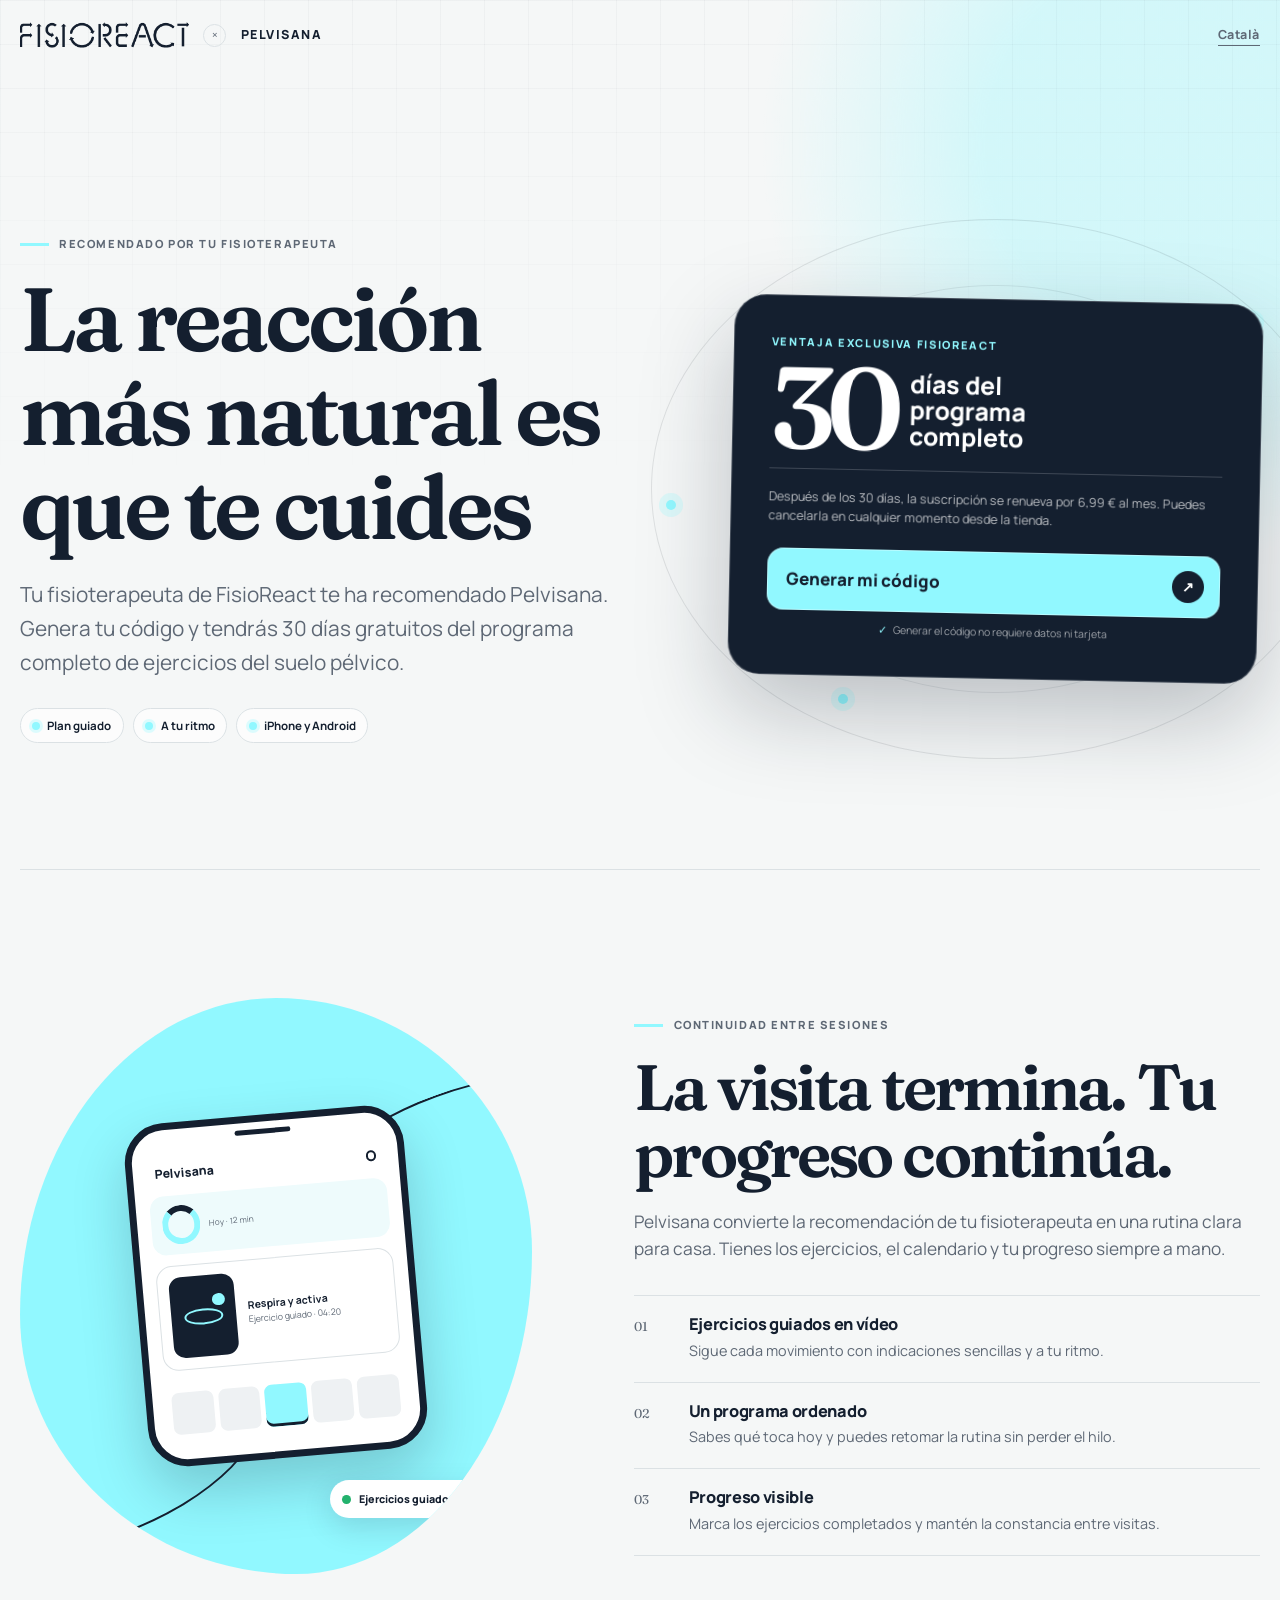
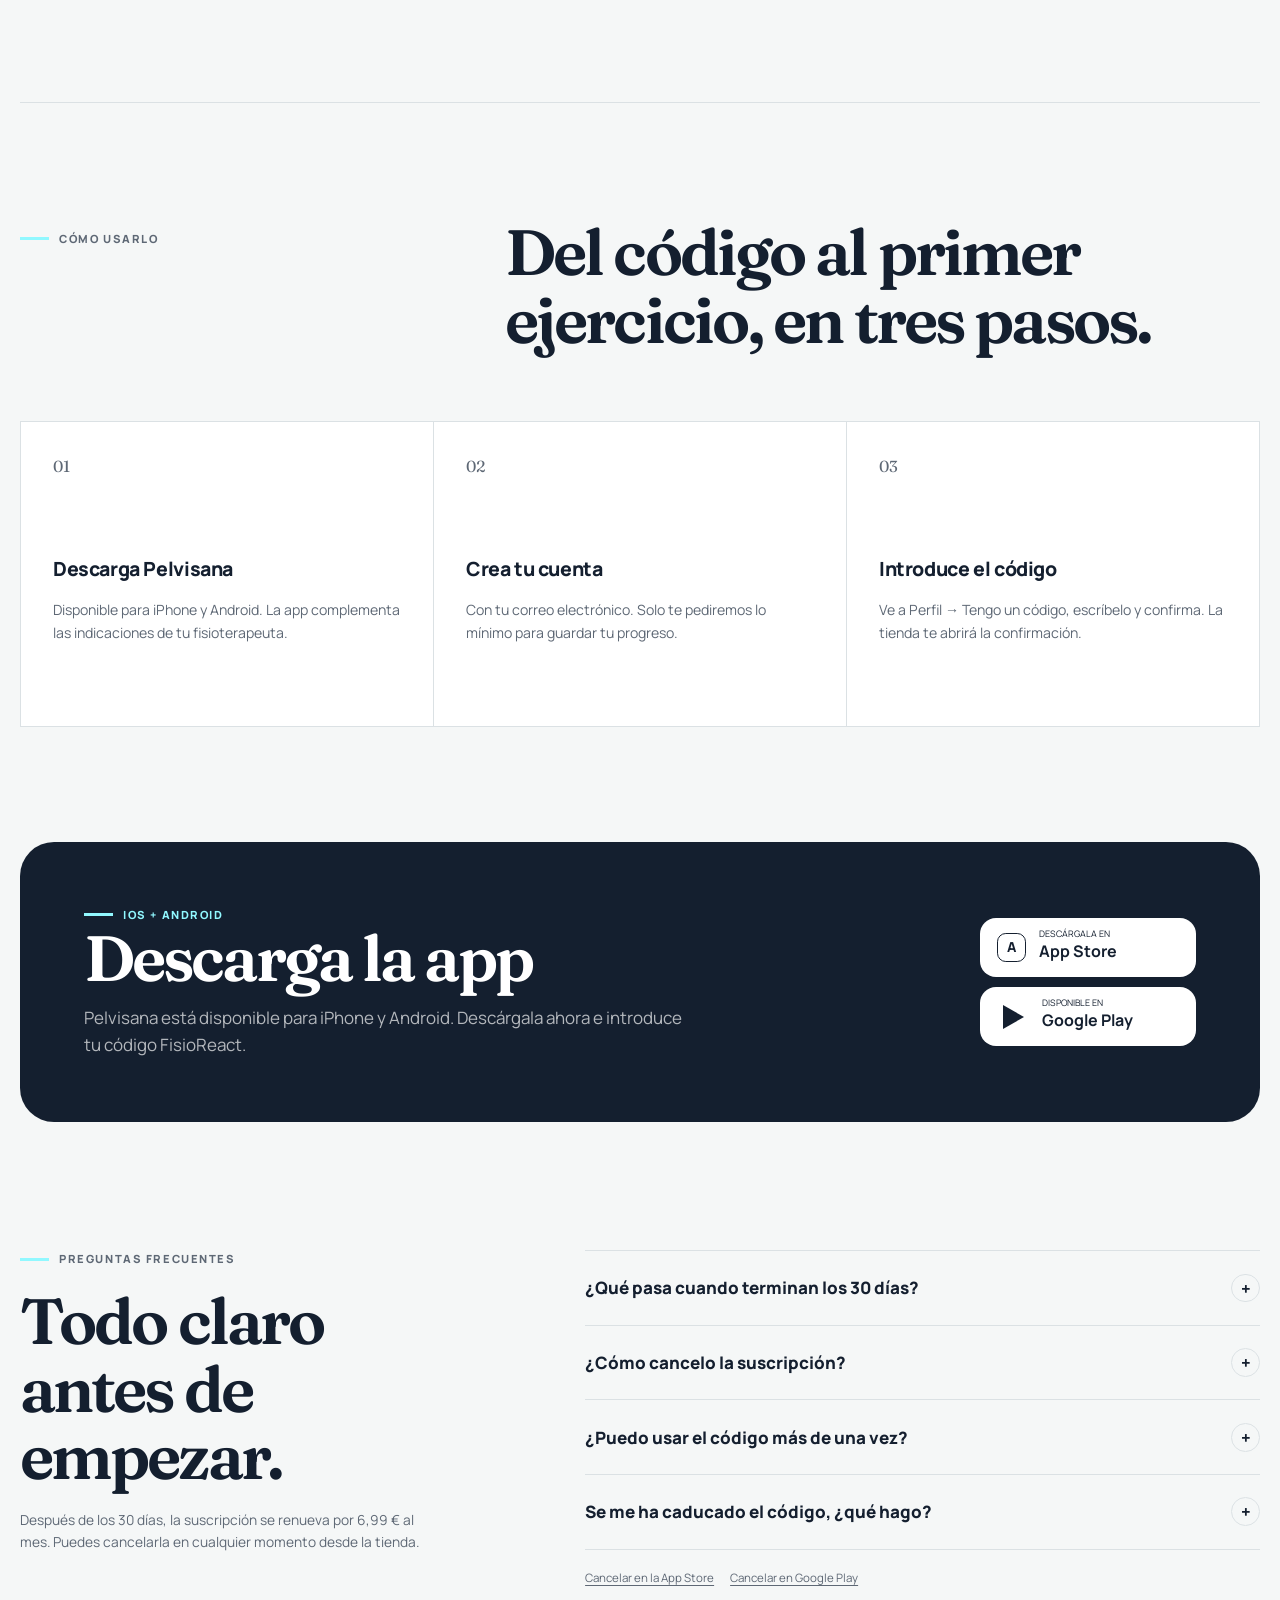
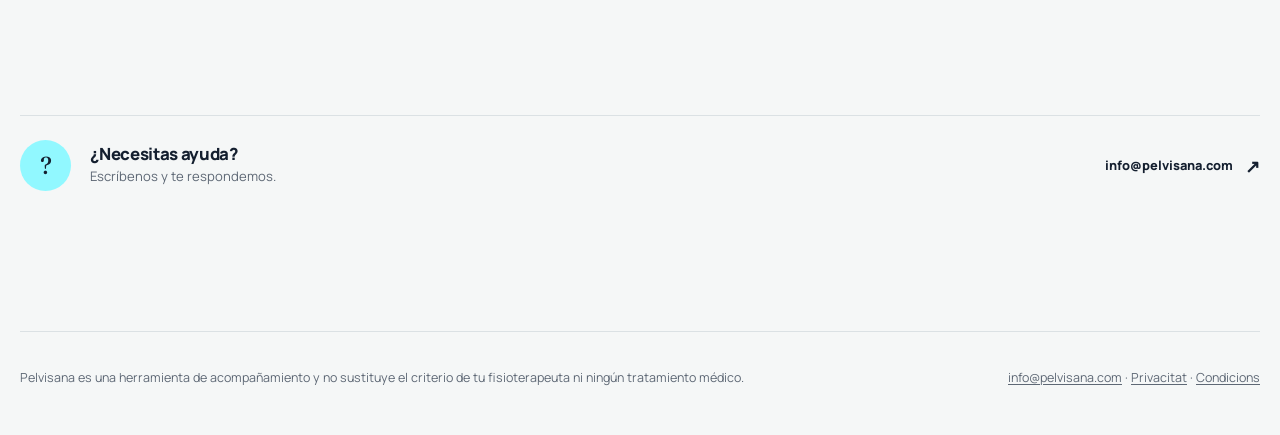
==== es/index.html @ 71711f0a "deploy: 2026-08-14 13:47:54" ====
<!DOCTYPE html><html data-critters-container lang=es><head><meta charset=utf-8><meta content="width=device-width,initial-scale=1" name=viewport><title>Pelvisana para pacientes de FisioReact</title><meta content="Genera tu código y estrena Pelvisana con 30 días gratuitos, por recomendación de tu fisioterapeuta." name=description><meta content="noindex, nofollow" name=robots><meta content=light name=color-scheme><meta content=#141f2f name=theme-color><style>:root{--brand:#141f2f;--brand-hover:#111a28;--signal:#91f8ff;--background:#f5f7f7;--surface:#ffffff;--border:#dbe1e4;--text:#141f2f;--muted:#5e6875;--accent:#141f2f;--accent-contrast:#ffffff;--danger:#d90416;--radius:24px}</style><style>@font-face{font-family:Fraunces Variable;font-style:normal;font-display:swap;font-weight:100 900;src:url(/_astro/fraunces-vietnamese-wght-normal.CnvboYUG.woff2) format("woff2-variations");unicode-range:U+0102-0103,U+0110-0111,U+0128-0129,U+0168-0169,U+01A0-01A1,U+01AF-01B0,U+0300-0301,U+0303-0304,U+0308-0309,U+0323,U+0329,U+1EA0-1EF9,U+20AB}@font-face{font-family:Fraunces Variable;font-style:normal;font-display:swap;font-weight:100 900;src:url(/_astro/fraunces-latin-ext-wght-normal.Ca2vKHc0.woff2) format("woff2-variations");unicode-range:U+0100-02BA,U+02BD-02C5,U+02C7-02CC,U+02CE-02D7,U+02DD-02FF,U+0304,U+0308,U+0329,U+1D00-1DBF,U+1E00-1E9F,U+1EF2-1EFF,U+2020,U+20A0-20AB,U+20AD-20C0,U+2113,U+2C60-2C7F,U+A720-A7FF}@font-face{font-family:Fraunces Variable;font-style:normal;font-display:swap;font-weight:100 900;src:url(/_astro/fraunces-latin-wght-normal.ukD16Tqj.woff2) format("woff2-variations");unicode-range:U+0000-00FF,U+0131,U+0152-0153,U+02BB-02BC,U+02C6,U+02DA,U+02DC,U+0304,U+0308,U+0329,U+2000-206F,U+20AC,U+2122,U+2191,U+2193,U+2212,U+2215,U+FEFF,U+FFFD}@font-face{font-family:Manrope Variable;font-style:normal;font-display:swap;font-weight:200 800;src:url([data-uri]) format("woff2-variations");unicode-range:U+0460-052F,U+1C80-1C8A,U+20B4,U+2DE0-2DFF,U+A640-A69F,U+FE2E-FE2F}@font-face{font-family:Manrope Variable;font-style:normal;font-display:swap;font-weight:200 800;src:url(/_astro/manrope-cyrillic-wght-normal.Dvxsihut.woff2) format("woff2-variations");unicode-range:U+0301,U+0400-045F,U+0490-0491,U+04B0-04B1,U+2116}@font-face{font-family:Manrope Variable;font-style:normal;font-display:swap;font-weight:200 800;src:url(/_astro/manrope-greek-wght-normal.DL7QRZyv.woff2) format("woff2-variations");unicode-range:U+0370-0377,U+037A-037F,U+0384-038A,U+038C,U+038E-03A1,U+03A3-03FF}@font-face{font-family:Manrope Variable;font-style:normal;font-display:swap;font-weight:200 800;src:url(/_astro/manrope-vietnamese-wght-normal.usUDDRr7.woff2) format("woff2-variations");unicode-range:U+0102-0103,U+0110-0111,U+0128-0129,U+0168-0169,U+01A0-01A1,U+01AF-01B0,U+0300-0301,U+0303-0304,U+0308-0309,U+0323,U+0329,U+1EA0-1EF9,U+20AB}@font-face{font-family:Manrope Variable;font-style:normal;font-display:swap;font-weight:200 800;src:url(/_astro/manrope-latin-ext-wght-normal.Ch3YOpNY.woff2) format("woff2-variations");unicode-range:U+0100-02BA,U+02BD-02C5,U+02C7-02CC,U+02CE-02D7,U+02DD-02FF,U+0304,U+0308,U+0329,U+1D00-1DBF,U+1E00-1E9F,U+1EF2-1EFF,U+2020,U+20A0-20AB,U+20AD-20C0,U+2113,U+2C60-2C7F,U+A720-A7FF}@font-face{font-family:Manrope Variable;font-style:normal;font-display:swap;font-weight:200 800;src:url(/_astro/manrope-latin-wght-normal.DHIcAJRg.woff2) format("woff2-variations");unicode-range:U+0000-00FF,U+0131,U+0152-0153,U+02BB-02BC,U+02C6,U+02DA,U+02DC,U+0304,U+0308,U+0329,U+2000-206F,U+20AC,U+2122,U+2191,U+2193,U+2212,U+2215,U+FEFF,U+FFFD}:root{--brand:#141f2f;--brand-hover:#0b1421;--signal:#91f8ff;--background:#f5f7f7;--surface:#ffffff;--border:#dbe1e4;--text:#141f2f;--muted:#5e6875;--accent:#141f2f;--accent-contrast:#ffffff;--danger:#b42318;--radius:24px;--font-sans:"Manrope Variable","Avenir Next","Helvetica Neue",sans-serif;--font-display:"Fraunces Variable",Georgia,serif;--shadow:0 24px 70px rgb(20 31 47 / 10%)}*,:after,:before{box-sizing:border-box}html{scroll-behavior:smooth;-webkit-text-size-adjust:100%}body{min-width:320px;margin:0;background:radial-gradient(circle at 92% 4%,color-mix(in srgb,var(--signal) 34%,transparent) 0 12rem,transparent 26rem),var(--background);color:var(--text);font-family:var(--font-sans);font-size:17px;line-height:1.6;-webkit-font-smoothing:antialiased}body:before{position:fixed;inset:0;z-index:-1;background-image:linear-gradient(rgb(20 31 47 / 3%) 1px,transparent 1px),linear-gradient(90deg,rgb(20 31 47 / 3%) 1px,transparent 1px);background-size:44px 44px;content:"";mask-image:linear-gradient(to bottom,black,transparent 55%);pointer-events:none}a{color:inherit}button{font:inherit}a,button{-webkit-tap-highlight-color:transparent}.topbar,footer,main{width:min(100% - 2.5rem,78rem);margin-inline:auto}.topbar{display:flex;align-items:center;justify-content:space-between;gap:1.5rem;padding-block:1.4rem}.brand-lockup{display:flex;align-items:center;gap:.9rem;min-width:0}.brand-lockup img{display:block;width:auto;height:clamp(20px,3vw,26px)}.brand-lockup .collab-mark{display:grid;place-items:center;width:1.45rem;height:1.45rem;border:1px solid var(--border);border-radius:50%;color:var(--muted);font-size:.72rem}.brand-lockup .pelvisana-wordmark{font-size:.78rem;font-weight:800;letter-spacing:.12em;text-transform:uppercase;white-space:nowrap}.lang-link{border-bottom:1px solid currentColor;color:var(--muted);font-size:.78rem;font-weight:750;letter-spacing:.04em;text-decoration:none}main{padding-block:clamp(1rem,3vw,2.5rem) clamp(4rem,9vw,8rem)}h1,h2,h3{margin-top:0;color:var(--text);line-height:1.05;text-wrap:balance}h1,h2{font-family:var(--font-display);font-variation-settings:"SOFT" 50,"WONK" 1;font-weight:620;letter-spacing:-.045em}h3{font-size:1.02rem;font-weight:800;letter-spacing:-.02em}p{margin-top:0}.eyebrow{display:flex;align-items:center;gap:.65rem;margin:0 0 1.2rem;color:var(--muted);font-size:.7rem;font-weight:800;letter-spacing:.14em;text-transform:uppercase}.eyebrow:before{width:1.8rem;height:3px;background:var(--signal);content:""}footer{display:grid;grid-template-columns:1.5fr 1fr;gap:2rem;padding-block:2.25rem 3rem;border-top:1px solid var(--border);color:var(--muted);font-size:.78rem}footer p{margin:0}footer .footer-links{text-align:right}footer a{text-underline-offset:.2em}@media(max-width:700px){.topbar,footer,main{width:min(100% - 1.5rem,78rem)}.topbar{padding-block:1rem}.brand-lockup{gap:.55rem}.brand-lockup .pelvisana-wordmark{font-size:.65rem}footer{grid-template-columns:1fr;gap:1rem}footer .footer-links{text-align:left}}@media(prefers-reduced-motion:reduce){*,:after,:before{scroll-behavior:auto!important;animation:none!important;transition:none!important}}.generator[data-astro-cid-xj4i4xix]{margin-top:1.4rem}.generator[data-astro-cid-xj4i4xix]>button[data-astro-cid-xj4i4xix]{display:flex;align-items:center;justify-content:space-between;gap:1rem;width:100%;padding:.95rem 1rem .95rem 1.2rem;border:0;border-radius:1rem;background:var(--signal);color:var(--brand);font-weight:850;cursor:pointer;box-shadow:inset 0 0 0 1px #ffffff59;transition:background .2s ease,transform .2s ease}.generator[data-astro-cid-xj4i4xix]>button[data-astro-cid-xj4i4xix] i[data-astro-cid-xj4i4xix]{display:grid;place-items:center;width:2rem;height:2rem;border-radius:50%;background:var(--brand);color:#fff;font-size:.9rem;font-style:normal}.generator[data-astro-cid-xj4i4xix]>button[data-astro-cid-xj4i4xix]:hover:not([disabled]){background:#fff;transform:translateY(-2px)}.generator__privacy[data-astro-cid-xj4i4xix]{display:flex;align-items:center;justify-content:center;gap:.4rem;margin:.65rem 0 0;color:#ffffff94;font-size:.66rem}.generator__privacy[data-astro-cid-xj4i4xix] span[data-astro-cid-xj4i4xix]{color:var(--signal)}.result[data-astro-cid-xj4i4xix]{margin-top:1rem;padding:1rem;border:1px solid rgb(255 255 255 / 18%);border-radius:1.1rem;background:#ffffff14;text-align:center}.result__label[data-astro-cid-xj4i4xix]{margin:0 0 .2rem;color:var(--signal);font-size:.65rem;font-weight:800;letter-spacing:.12em;text-transform:uppercase}output[data-astro-cid-xj4i4xix]{display:block;margin-bottom:.7rem;color:#fff;font-family:SFMono-Regular,Consolas,monospace;font-size:clamp(2rem,10vw,3.1rem);font-weight:800;letter-spacing:.12em;line-height:1.2;overflow-wrap:anywhere;user-select:all}#copy[data-astro-cid-xj4i4xix]{padding:.45rem .85rem;border:1px solid rgb(255 255 255 / 28%);border-radius:999px;background:0 0;color:#fff;font-size:.72rem;font-weight:750;cursor:pointer}.result__meta[data-astro-cid-xj4i4xix]{margin:.7rem 0 0;color:#fff9;font-size:.66rem;line-height:1.45}.generator__error[data-astro-cid-xj4i4xix]{margin:.8rem 0 0;padding:.7rem .8rem;border-radius:.8rem;background:#fff1f0;color:#8f1d16;font-size:.76rem;line-height:1.45}.hero[data-astro-cid-bvv4u53t]{display:grid;grid-template-columns:minmax(0,1.08fr) minmax(22rem,.92fr);align-items:center;gap:clamp(2rem,7vw,7rem);min-height:min(760px,calc(100vh - 8rem));padding-block:clamp(2rem,7vw,6.5rem)}.hero__copy[data-astro-cid-bvv4u53t]{position:relative;z-index:1}.hero[data-astro-cid-bvv4u53t] h1[data-astro-cid-bvv4u53t]{max-width:11ch;margin-bottom:1.4rem;font-size:clamp(3.35rem,7vw,6.9rem)}.hero__lead[data-astro-cid-bvv4u53t]{max-width:43rem;margin-bottom:1.8rem;color:var(--muted);font-size:clamp(1.05rem,1.8vw,1.3rem);line-height:1.65}.benefits[data-astro-cid-bvv4u53t]{display:flex;flex-wrap:wrap;gap:.6rem;padding:0;margin:0;list-style:none}.benefits[data-astro-cid-bvv4u53t] li[data-astro-cid-bvv4u53t]{display:flex;align-items:center;gap:.45rem;padding:.45rem .7rem;border:1px solid var(--border);border-radius:999px;background:#ffffffa6;font-size:.72rem;font-weight:700}.benefits[data-astro-cid-bvv4u53t] li[data-astro-cid-bvv4u53t]:before{width:.5rem;height:.5rem;border-radius:50%;background:var(--signal);box-shadow:0 0 0 3px color-mix(in srgb,var(--signal) 30%,transparent);content:""}.hero__offer-wrap[data-astro-cid-bvv4u53t]{position:relative;isolation:isolate}.orbit[data-astro-cid-bvv4u53t]{position:absolute;inset:-5rem;z-index:-1;border:1px solid rgb(20 31 47 / 10%);border-radius:50%;animation:orbit-in 1.2s cubic-bezier(.2,.8,.2,1) both}.orbit[data-astro-cid-bvv4u53t]:after,.orbit[data-astro-cid-bvv4u53t]:before{position:absolute;border:1px solid rgb(20 31 47 / 8%);border-radius:50%;content:""}.orbit[data-astro-cid-bvv4u53t]:before{inset:12%}.orbit[data-astro-cid-bvv4u53t]:after{inset:25%}.orbit[data-astro-cid-bvv4u53t] span[data-astro-cid-bvv4u53t]{position:absolute;width:.65rem;height:.65rem;border-radius:50%;background:var(--signal);box-shadow:0 0 0 7px color-mix(in srgb,var(--signal) 24%,transparent)}.orbit[data-astro-cid-bvv4u53t] span[data-astro-cid-bvv4u53t]:first-child{top:18%;right:12%}.orbit[data-astro-cid-bvv4u53t] span[data-astro-cid-bvv4u53t]:nth-child(2){bottom:10%;left:27%}.orbit[data-astro-cid-bvv4u53t] span[data-astro-cid-bvv4u53t]:nth-child(3){top:52%;left:2%}.hero__offer[data-astro-cid-bvv4u53t]{padding:clamp(1.3rem,3.5vw,2.3rem);border:1px solid rgb(255 255 255 / 20%);border-radius:calc(var(--radius) + 8px);background:var(--brand);color:#fff;box-shadow:0 34px 90px #141f2f42;transform:rotate(1.2deg);animation:card-in .9s .15s cubic-bezier(.2,.8,.2,1) both}.offer__eyebrow[data-astro-cid-bvv4u53t]{margin:0 0 1rem;color:var(--signal);font-size:.69rem;font-weight:800;letter-spacing:.15em;text-transform:uppercase}.offer__headline[data-astro-cid-bvv4u53t]{display:flex;align-items:flex-end;gap:1rem;padding-bottom:1.3rem;border-bottom:1px solid rgb(255 255 255 / 18%)}.offer__headline[data-astro-cid-bvv4u53t] strong[data-astro-cid-bvv4u53t]{font-family:var(--font-display);font-size:clamp(4.8rem,9vw,7.5rem);font-weight:580;letter-spacing:-.08em;line-height:.7}.offer__headline[data-astro-cid-bvv4u53t] span[data-astro-cid-bvv4u53t]{max-width:7ch;font-size:clamp(1.1rem,2.2vw,1.55rem);font-weight:750;line-height:1.05}.offer__fine-print[data-astro-cid-bvv4u53t]{margin:1.1rem 0 0;color:#ffffffb3;font-size:.78rem;line-height:1.55}.continuity[data-astro-cid-bvv4u53t]{display:grid;grid-template-columns:minmax(21rem,.9fr) minmax(0,1.1fr);align-items:center;gap:clamp(3rem,8vw,8rem);padding-block:clamp(5rem,10vw,9rem);border-top:1px solid var(--border)}.continuity__visual[data-astro-cid-bvv4u53t]{position:relative;display:grid;place-items:center;min-height:36rem;border-radius:50% 50% 46% 54%/55% 44% 56% 45%;background:var(--signal);overflow:hidden}.phone[data-astro-cid-bvv4u53t]{position:relative;width:min(63%,17.5rem);padding:.9rem;border:7px solid var(--brand);border-radius:2.5rem;background:#fff;box-shadow:0 25px 55px #141f2f38;transform:rotate(-5deg)}.phone[data-astro-cid-bvv4u53t]:before{position:absolute;top:.45rem;left:50%;width:3.5rem;height:.28rem;border-radius:1rem;background:var(--brand);content:"";transform:translate(-50%)}.phone__top[data-astro-cid-bvv4u53t]{display:flex;align-items:center;justify-content:space-between;padding:1.2rem .45rem .8rem;color:var(--brand);font-size:.77rem;font-weight:850}.phone__top[data-astro-cid-bvv4u53t] i[data-astro-cid-bvv4u53t]{width:.65rem;height:.65rem;border:2px solid var(--brand);border-radius:50%}.phone__progress[data-astro-cid-bvv4u53t]{display:flex;align-items:center;gap:.55rem;padding:.65rem;border-radius:.85rem;background:#eefbfc;color:var(--muted);font-size:.62rem}.phone__progress[data-astro-cid-bvv4u53t] span[data-astro-cid-bvv4u53t]{width:2.4rem;height:2.4rem;border:6px solid var(--signal);border-top-color:var(--brand);border-radius:50%}.phone__exercise[data-astro-cid-bvv4u53t]{display:flex;gap:.75rem;align-items:center;margin:.7rem 0;padding:.65rem;border:1px solid var(--border);border-radius:1rem}.phone__figure[data-astro-cid-bvv4u53t]{display:grid;place-items:center;flex:0 0 4.1rem;height:5.1rem;border-radius:.75rem;background:var(--brand)}.phone__figure[data-astro-cid-bvv4u53t] i[data-astro-cid-bvv4u53t]{position:relative;width:2.4rem;height:1rem;border:2px solid var(--signal);border-radius:50%}.phone__figure[data-astro-cid-bvv4u53t] i[data-astro-cid-bvv4u53t]:after{position:absolute;right:-.3rem;top:-1rem;width:.8rem;height:.8rem;border-radius:50%;background:var(--signal);content:""}.phone__exercise[data-astro-cid-bvv4u53t] p[data-astro-cid-bvv4u53t]{display:grid;gap:.2rem;margin:0;font-size:.65rem;line-height:1.3}.phone__exercise[data-astro-cid-bvv4u53t] span[data-astro-cid-bvv4u53t]{color:var(--muted);font-size:.55rem}.phone__calendar[data-astro-cid-bvv4u53t]{display:grid;grid-template-columns:repeat(5,1fr);gap:.3rem;padding:.7rem .3rem}.phone__calendar[data-astro-cid-bvv4u53t] i[data-astro-cid-bvv4u53t]{aspect-ratio:1;border-radius:.45rem;background:#eef1f3}.phone__calendar[data-astro-cid-bvv4u53t] i[data-astro-cid-bvv4u53t].active{background:var(--signal);box-shadow:inset 0 -3px 0 var(--brand)}.visual-note[data-astro-cid-bvv4u53t]{position:absolute;right:1rem;bottom:3.5rem;display:flex;align-items:center;gap:.5rem;margin:0;padding:.65rem .8rem;border-radius:999px;background:#fff;box-shadow:0 10px 30px #141f2f24;font-size:.67rem;font-weight:800}.visual-note[data-astro-cid-bvv4u53t] span[data-astro-cid-bvv4u53t]{width:.55rem;height:.55rem;border-radius:50%;background:#23b26d}.movement-line[data-astro-cid-bvv4u53t]{position:absolute;width:70%;height:30%;border:2px solid rgb(20 31 47 / 16%);border-color:var(--brand) transparent transparent;border-radius:50%}.movement-line--one[data-astro-cid-bvv4u53t]{top:16%;right:-22%;transform:rotate(-20deg)}.movement-line--two[data-astro-cid-bvv4u53t]{bottom:6%;left:-21%;transform:rotate(160deg)}.continuity__copy[data-astro-cid-bvv4u53t] h2[data-astro-cid-bvv4u53t],.download[data-astro-cid-bvv4u53t] h2[data-astro-cid-bvv4u53t],.faq[data-astro-cid-bvv4u53t] h2[data-astro-cid-bvv4u53t],.section-heading[data-astro-cid-bvv4u53t] h2[data-astro-cid-bvv4u53t]{margin-bottom:1.25rem;font-size:clamp(2.5rem,5vw,4.7rem)}.section-lead[data-astro-cid-bvv4u53t]{max-width:40rem;color:var(--muted);font-size:1.08rem}.feature-list[data-astro-cid-bvv4u53t]{margin-top:2rem;border-top:1px solid var(--border)}.feature-list[data-astro-cid-bvv4u53t] article[data-astro-cid-bvv4u53t]{display:grid;grid-template-columns:2.4rem 1fr;gap:1rem;padding:1.25rem 0;border-bottom:1px solid var(--border)}.feature-list[data-astro-cid-bvv4u53t] article[data-astro-cid-bvv4u53t]>span[data-astro-cid-bvv4u53t]{color:var(--muted);font-family:var(--font-display);font-size:.8rem}.feature-list[data-astro-cid-bvv4u53t] h3[data-astro-cid-bvv4u53t]{margin-bottom:.35rem}.feature-list[data-astro-cid-bvv4u53t] p[data-astro-cid-bvv4u53t]{margin:0;color:var(--muted);font-size:.9rem}.how[data-astro-cid-bvv4u53t]{padding-block:clamp(5rem,9vw,8rem);border-top:1px solid var(--border)}.section-heading[data-astro-cid-bvv4u53t]{display:grid;grid-template-columns:.75fr 1.25fr;align-items:start;gap:2rem;margin-bottom:3rem}.section-heading[data-astro-cid-bvv4u53t] .eyebrow[data-astro-cid-bvv4u53t]{margin-top:.7rem}.steps[data-astro-cid-bvv4u53t]{display:grid;grid-template-columns:repeat(3,1fr);gap:1px;padding:1px;margin:0;background:var(--border);list-style:none}.steps[data-astro-cid-bvv4u53t] li[data-astro-cid-bvv4u53t]{min-height:19rem;padding:clamp(1.3rem,3vw,2rem);background:var(--surface);transition:transform .25s ease,background .25s ease}.steps[data-astro-cid-bvv4u53t] li[data-astro-cid-bvv4u53t]:hover{position:relative;z-index:1;background:var(--signal);transform:translateY(-7px)}.step-number[data-astro-cid-bvv4u53t]{display:block;margin-bottom:5rem;color:var(--muted);font-family:var(--font-display);font-size:1rem}.steps[data-astro-cid-bvv4u53t] h3[data-astro-cid-bvv4u53t]{font-size:1.22rem}.steps[data-astro-cid-bvv4u53t] p[data-astro-cid-bvv4u53t]{margin:0;color:var(--muted);font-size:.88rem}.steps[data-astro-cid-bvv4u53t] li[data-astro-cid-bvv4u53t]:hover .step-number[data-astro-cid-bvv4u53t],.steps[data-astro-cid-bvv4u53t] li[data-astro-cid-bvv4u53t]:hover p[data-astro-cid-bvv4u53t]{color:color-mix(in srgb,var(--brand) 72%,transparent)}.download[data-astro-cid-bvv4u53t]{display:grid;grid-template-columns:1fr auto;align-items:center;gap:3rem;padding:clamp(2rem,5vw,4rem);border-radius:calc(var(--radius) + 10px);background:var(--brand);color:#fff;overflow:hidden}.download[data-astro-cid-bvv4u53t] h2[data-astro-cid-bvv4u53t]{max-width:12ch;margin-bottom:.8rem;color:#fff}.download[data-astro-cid-bvv4u53t] .eyebrow[data-astro-cid-bvv4u53t]{color:var(--signal)}.download[data-astro-cid-bvv4u53t] p[data-astro-cid-bvv4u53t]{max-width:38rem;margin:0;color:#ffffffad}.store-links[data-astro-cid-bvv4u53t]{display:grid;gap:.65rem}.store-link[data-astro-cid-bvv4u53t]{display:flex;align-items:center;gap:.8rem;min-width:13.5rem;padding:.7rem 1rem;border:1px solid rgb(255 255 255 / 20%);border-radius:1rem;background:#fff;color:var(--brand);text-decoration:none;transition:transform .2s ease}.store-link[data-astro-cid-bvv4u53t]:hover{transform:translate(-5px)}.store-link[data-astro-cid-bvv4u53t] span[data-astro-cid-bvv4u53t]:last-child{display:grid}.store-link[data-astro-cid-bvv4u53t] small[data-astro-cid-bvv4u53t]{font-size:.56rem;line-height:1;text-transform:uppercase}.store-link[data-astro-cid-bvv4u53t] strong[data-astro-cid-bvv4u53t]{font-size:1rem}.store-icon[data-astro-cid-bvv4u53t]{display:grid;place-items:center;width:1.8rem;height:1.8rem}.store-icon--apple[data-astro-cid-bvv4u53t]{border:1px solid var(--brand);border-radius:.55rem;font-size:.86rem;font-weight:900}.store-icon--play[data-astro-cid-bvv4u53t]{width:0;height:0;margin-inline:.35rem;border-top:.8rem solid transparent;border-bottom:.8rem solid transparent;border-left:1.35rem solid var(--brand)}.faq[data-astro-cid-bvv4u53t]{display:grid;grid-template-columns:.8fr 1.2fr;gap:clamp(3rem,9vw,9rem);padding-block:clamp(6rem,10vw,9rem)}.faq__intro[data-astro-cid-bvv4u53t]{position:sticky;top:2rem;align-self:start}.faq__intro[data-astro-cid-bvv4u53t] h2[data-astro-cid-bvv4u53t]{max-width:9ch}.faq__intro[data-astro-cid-bvv4u53t]>p[data-astro-cid-bvv4u53t]:last-child{max-width:26rem;color:var(--muted);font-size:.86rem}.faq__items[data-astro-cid-bvv4u53t]{border-top:1px solid var(--border)}details[data-astro-cid-bvv4u53t]{border-bottom:1px solid var(--border)}summary[data-astro-cid-bvv4u53t]{display:flex;align-items:center;justify-content:space-between;gap:1rem;padding:1.4rem 0;cursor:pointer;font-weight:800;list-style:none}summary[data-astro-cid-bvv4u53t]::-webkit-details-marker{display:none}summary[data-astro-cid-bvv4u53t] span[data-astro-cid-bvv4u53t]{display:grid;place-items:center;flex:0 0 1.8rem;height:1.8rem;border:1px solid var(--border);border-radius:50%;transition:transform .2s ease}details[data-astro-cid-bvv4u53t] p[data-astro-cid-bvv4u53t]{max-width:42rem;margin:-.5rem 0 1.4rem;color:var(--muted);font-size:.92rem}.cancel-links[data-astro-cid-bvv4u53t]{display:flex;flex-wrap:wrap;gap:1rem;padding-top:1.2rem}.cancel-links[data-astro-cid-bvv4u53t] a[data-astro-cid-bvv4u53t]{color:var(--muted);font-size:.72rem;text-underline-offset:.2rem}.support[data-astro-cid-bvv4u53t]{display:grid;grid-template-columns:auto 1fr auto;align-items:center;gap:1.2rem;padding:1.5rem 0;border-top:1px solid var(--border)}.support__mark[data-astro-cid-bvv4u53t]{display:grid;place-items:center;width:3.2rem;height:3.2rem;border-radius:50%;background:var(--signal);font-family:var(--font-display);font-size:1.5rem}.support[data-astro-cid-bvv4u53t] h2[data-astro-cid-bvv4u53t]{margin:0 0 .2rem;font-family:var(--font-sans);font-size:1.05rem;font-weight:850;letter-spacing:-.02em}.support[data-astro-cid-bvv4u53t] p[data-astro-cid-bvv4u53t]{margin:0;color:var(--muted);font-size:.82rem}.support[data-astro-cid-bvv4u53t]>a[data-astro-cid-bvv4u53t]{display:flex;align-items:center;gap:.75rem;font-size:.8rem;font-weight:800;text-decoration:none}.support[data-astro-cid-bvv4u53t]>a[data-astro-cid-bvv4u53t] span[data-astro-cid-bvv4u53t]{font-size:1.1rem}@keyframes card-in{0%{opacity:0;transform:translateY(2rem) rotate(4deg)}to{opacity:1;transform:rotate(1.2deg)}}@keyframes orbit-in{0%{opacity:0;transform:scale(.75)}to{opacity:1;transform:scale(1)}}@media(max-width:980px){.hero[data-astro-cid-bvv4u53t]{grid-template-columns:1fr;min-height:auto}.hero__copy[data-astro-cid-bvv4u53t]{max-width:50rem}.hero[data-astro-cid-bvv4u53t] h1[data-astro-cid-bvv4u53t]{max-width:12ch}.hero__offer-wrap[data-astro-cid-bvv4u53t]{width:min(100%,35rem);margin-inline:auto}.continuity[data-astro-cid-bvv4u53t]{grid-template-columns:1fr}.continuity__visual[data-astro-cid-bvv4u53t]{width:min(100%,36rem);margin-inline:auto}.section-heading[data-astro-cid-bvv4u53t]{grid-template-columns:1fr}.section-heading[data-astro-cid-bvv4u53t] .eyebrow[data-astro-cid-bvv4u53t]{margin-top:0}.download[data-astro-cid-bvv4u53t]{grid-template-columns:1fr}.store-links[data-astro-cid-bvv4u53t]{grid-template-columns:repeat(2,minmax(0,1fr))}.faq[data-astro-cid-bvv4u53t]{grid-template-columns:1fr}.faq__intro[data-astro-cid-bvv4u53t]{position:static}.faq__intro[data-astro-cid-bvv4u53t] h2[data-astro-cid-bvv4u53t]{max-width:12ch}}@media(max-width:700px){.hero[data-astro-cid-bvv4u53t]{padding-top:2.3rem}.hero[data-astro-cid-bvv4u53t] h1[data-astro-cid-bvv4u53t]{font-size:clamp(3.15rem,16vw,4.8rem)}.hero__offer[data-astro-cid-bvv4u53t]{transform:none}.orbit[data-astro-cid-bvv4u53t]{inset:-2rem}.offer__headline[data-astro-cid-bvv4u53t] strong[data-astro-cid-bvv4u53t]{font-size:5.5rem}.continuity__visual[data-astro-cid-bvv4u53t]{min-height:30rem}.steps[data-astro-cid-bvv4u53t]{grid-template-columns:1fr}.steps[data-astro-cid-bvv4u53t] li[data-astro-cid-bvv4u53t]{min-height:auto}.step-number[data-astro-cid-bvv4u53t]{margin-bottom:2.5rem}.store-links[data-astro-cid-bvv4u53t]{grid-template-columns:1fr}.store-link[data-astro-cid-bvv4u53t]{min-width:0}.support[data-astro-cid-bvv4u53t]{grid-template-columns:auto 1fr}.support[data-astro-cid-bvv4u53t]>a[data-astro-cid-bvv4u53t]{grid-column:2}.download[data-astro-cid-bvv4u53t]{padding:1.5rem}.faq[data-astro-cid-bvv4u53t]{padding-bottom:5rem}}</style><link href=/_astro/index.bY2s-1t1.css rel=stylesheet media=print onload="this.media=&#34;all&#34;"><noscript><link href=/_astro/index.bY2s-1t1.css rel=stylesheet></noscript><link href=/_astro/index.BlSccthd.css rel=stylesheet media=print onload="this.media=&#34;all&#34;"><noscript><link href=/_astro/index.BlSccthd.css rel=stylesheet></noscript></head><body><header class=topbar><div class=brand-lockup aria-label="FisioReact amb Pelvisana"><img alt=FisioReact height=45 src=/img/fisioreact-logo.png width=292> <span aria-hidden=true class=collab-mark>×</span> <span class=pelvisana-wordmark>Pelvisana</span></div><a href=/ class=lang-link hreflang=ca>Català</a></header><main class=wide><section class=hero aria-labelledby=hero-title data-astro-cid-bvv4u53t><div data-astro-cid-bvv4u53t class=hero__copy><p data-astro-cid-bvv4u53t class=eyebrow>Recomendado por tu fisioterapeuta</p><h1 data-astro-cid-bvv4u53t id=hero-title>La reacción más natural es que te cuides</h1><p data-astro-cid-bvv4u53t class=hero__lead>Tu fisioterapeuta de FisioReact te ha recomendado Pelvisana. Genera tu código y tendrás 30 días gratuitos del programa completo de ejercicios del suelo pélvico.</p><ul aria-label="Continuidad entre sesiones" class=benefits data-astro-cid-bvv4u53t><li data-astro-cid-bvv4u53t>Plan guiado</li><li data-astro-cid-bvv4u53t>A tu ritmo</li><li data-astro-cid-bvv4u53t>iPhone y Android</li></ul></div><div data-astro-cid-bvv4u53t class=hero__offer-wrap><div data-astro-cid-bvv4u53t class=orbit aria-hidden=true><span data-astro-cid-bvv4u53t></span><span data-astro-cid-bvv4u53t></span><span data-astro-cid-bvv4u53t></span></div><article data-astro-cid-bvv4u53t class=hero__offer><p data-astro-cid-bvv4u53t class=offer__eyebrow>Ventaja exclusiva FisioReact</p><div data-astro-cid-bvv4u53t class=offer__headline><strong data-astro-cid-bvv4u53t>30</strong> <span data-astro-cid-bvv4u53t>días del programa completo</span></div><p data-astro-cid-bvv4u53t class=offer__fine-print>Después de los 30 días, la suscripción se renueva por 6,99 € al mes. Puedes cancelarla en cualquier momento desde la tienda.</p><section class=generator aria-label="Generar mi código" data-astro-cid-xj4i4xix><button data-astro-cid-xj4i4xix data-label="Generar mi código" id=generate type=button data-busy=Generando…><span data-astro-cid-xj4i4xix>Generar mi código</span><i aria-hidden=true data-astro-cid-xj4i4xix>↗</i></button><p class=generator__privacy data-astro-cid-xj4i4xix><span aria-hidden=true data-astro-cid-xj4i4xix>✓</span>Generar el código no requiere datos ni tarjeta</p><div class=result data-astro-cid-xj4i4xix hidden id=result><p class=result__label data-astro-cid-xj4i4xix>Tu código</p><output aria-live=polite data-astro-cid-xj4i4xix id=code></output><button data-astro-cid-xj4i4xix data-label=Copiar id=copy type=button data-done=Copiado>Copiar</button><p class=result__meta data-astro-cid-xj4i4xix id=validity></p><p class=result__meta data-astro-cid-xj4i4xix>Apúntalo antes de cerrar la página. Si lo pierdes, puedes generar otro.</p></div><p class=generator__error data-astro-cid-xj4i4xix id=error hidden role=alert></p></section><script>!function(){const e={daily_limit_reached:"Hoy ya se han generado todos los códigos disponibles. Inténtalo mañana o habla con tu fisioterapeuta.",ip_limit_reached:"Has generado demasiados códigos desde esta conexión. Inténtalo mañana.",uid_limit_reached:"Tu cuenta ya ha generado demasiados códigos hoy. Inténtalo mañana.",inventory_exhausted:"Ahora mismo no quedan códigos disponibles. Avisa a tu fisioterapeuta y lo resolvemos enseguida.",issuance_disabled:"Esta campaña no permite generar códigos desde la web.",inactive:"La campaña todavía no está activa. Inténtalo más tarde.",not_started:"La campaña todavía no ha empezado.",expired:"Esta campaña ya ha finalizado.",network:"No hemos podido conectar. Comprueba la conexión e inténtalo de nuevo.",unknown:"Algo no ha ido bien. Inténtalo de nuevo en un momento."};!function(){const t=document.getElementById("generate"),n=document.getElementById("result"),a=document.getElementById("code"),o=document.getElementById("validity"),d=document.getElementById("error"),i=document.getElementById("copy");if(!(t&&n&&a&&o&&d&&i))return;const s=t=>{d.textContent=e[t]||e.unknown,d.hidden=!1};t.addEventListener("click",async()=>{d.hidden=!0,t.disabled=!0,t.setAttribute("aria-busy","true");const e=t.querySelector("span");e&&(e.textContent=t.dataset.busy);try{const e=await fetch("https://us-central1-pelvisana-f9e68.cloudfunctions.net/issuePartnerCode",{method:"POST",headers:{"Content-Type":"application/json"},body:JSON.stringify({data:{campaignId:"fisioreact-2026"}})}),d=await e.json().catch(()=>null);if(!e.ok||!d||d.error)return void s(d?.error?.details?.reason??"unknown");const i=d.result?.code;if(!i)return void s("unknown");a.textContent=i;const r=d.result?.expiresAt;if(r){const e=new Date(r).toLocaleDateString("es",{day:"numeric",month:"long",year:"numeric"});o.textContent="Válido hasta el %s".replace("%s",e),o.hidden=!1}else o.hidden=!0;n.hidden=!1,t.hidden=!0}catch{s("network")}finally{t.disabled=!1,t.removeAttribute("aria-busy"),e&&(e.textContent=t.dataset.label)}}),i.addEventListener("click",async()=>{try{await navigator.clipboard.writeText(a.textContent||""),i.textContent=i.dataset.done,setTimeout(()=>{i.textContent=i.dataset.label},2e3)}catch{}})}()}()</script></article></div></section><section class=continuity aria-labelledby=continuity-title data-astro-cid-bvv4u53t><div data-astro-cid-bvv4u53t class=continuity__visual aria-hidden=true><div data-astro-cid-bvv4u53t class="movement-line movement-line--one"></div><div data-astro-cid-bvv4u53t class="movement-line movement-line--two"></div><div data-astro-cid-bvv4u53t class=phone><div data-astro-cid-bvv4u53t class=phone__top><span data-astro-cid-bvv4u53t>Pelvisana</span><i data-astro-cid-bvv4u53t></i></div><div data-astro-cid-bvv4u53t class=phone__progress><span data-astro-cid-bvv4u53t></span><small data-astro-cid-bvv4u53t>Hoy · 12 min</small></div><div data-astro-cid-bvv4u53t class=phone__exercise><div data-astro-cid-bvv4u53t class=phone__figure><i data-astro-cid-bvv4u53t></i></div><p data-astro-cid-bvv4u53t><strong data-astro-cid-bvv4u53t>Respira y activa</strong><span data-astro-cid-bvv4u53t>Ejercicio guiado · 04:20</span></p></div><div data-astro-cid-bvv4u53t class=phone__calendar><i data-astro-cid-bvv4u53t></i><i data-astro-cid-bvv4u53t></i><i data-astro-cid-bvv4u53t class=active></i><i data-astro-cid-bvv4u53t></i><i data-astro-cid-bvv4u53t></i></div></div><p data-astro-cid-bvv4u53t class=visual-note><span data-astro-cid-bvv4u53t></span>Ejercicios guiados en vídeo</p></div><div data-astro-cid-bvv4u53t class=continuity__copy><p data-astro-cid-bvv4u53t class=eyebrow>Continuidad entre sesiones</p><h2 data-astro-cid-bvv4u53t id=continuity-title>La visita termina. Tu progreso continúa.</h2><p data-astro-cid-bvv4u53t class=section-lead>Pelvisana convierte la recomendación de tu fisioterapeuta en una rutina clara para casa. Tienes los ejercicios, el calendario y tu progreso siempre a mano.</p><div data-astro-cid-bvv4u53t class=feature-list><article data-astro-cid-bvv4u53t><span data-astro-cid-bvv4u53t aria-hidden=true>01</span><div data-astro-cid-bvv4u53t><h3 data-astro-cid-bvv4u53t>Ejercicios guiados en vídeo</h3><p data-astro-cid-bvv4u53t>Sigue cada movimiento con indicaciones sencillas y a tu ritmo.</p></div></article><article data-astro-cid-bvv4u53t><span data-astro-cid-bvv4u53t aria-hidden=true>02</span><div data-astro-cid-bvv4u53t><h3 data-astro-cid-bvv4u53t>Un programa ordenado</h3><p data-astro-cid-bvv4u53t>Sabes qué toca hoy y puedes retomar la rutina sin perder el hilo.</p></div></article><article data-astro-cid-bvv4u53t><span data-astro-cid-bvv4u53t aria-hidden=true>03</span><div data-astro-cid-bvv4u53t><h3 data-astro-cid-bvv4u53t>Progreso visible</h3><p data-astro-cid-bvv4u53t>Marca los ejercicios completados y mantén la constancia entre visitas.</p></div></article></div></div></section><section class=how aria-labelledby=steps-title data-astro-cid-bvv4u53t><div data-astro-cid-bvv4u53t class=section-heading><p data-astro-cid-bvv4u53t class=eyebrow>Cómo usarlo</p><h2 data-astro-cid-bvv4u53t id=steps-title>Del código al primer ejercicio, en tres pasos.</h2></div><ol class=steps data-astro-cid-bvv4u53t><li data-astro-cid-bvv4u53t><span data-astro-cid-bvv4u53t aria-hidden=true class=step-number>01</span><div data-astro-cid-bvv4u53t><h3 data-astro-cid-bvv4u53t>Descarga Pelvisana</h3><p data-astro-cid-bvv4u53t>Disponible para iPhone y Android. La app complementa las indicaciones de tu fisioterapeuta.</p></div></li><li data-astro-cid-bvv4u53t><span data-astro-cid-bvv4u53t aria-hidden=true class=step-number>02</span><div data-astro-cid-bvv4u53t><h3 data-astro-cid-bvv4u53t>Crea tu cuenta</h3><p data-astro-cid-bvv4u53t>Con tu correo electrónico. Solo te pediremos lo mínimo para guardar tu progreso.</p></div></li><li data-astro-cid-bvv4u53t><span data-astro-cid-bvv4u53t aria-hidden=true class=step-number>03</span><div data-astro-cid-bvv4u53t><h3 data-astro-cid-bvv4u53t>Introduce el código</h3><p data-astro-cid-bvv4u53t>Ve a Perfil → Tengo un código, escríbelo y confirma. La tienda te abrirá la confirmación.</p></div></li></ol></section><section class=download aria-labelledby=download-title data-astro-cid-bvv4u53t><div data-astro-cid-bvv4u53t><p data-astro-cid-bvv4u53t class=eyebrow>iOS + Android</p><h2 data-astro-cid-bvv4u53t id=download-title>Descarga la app</h2><p data-astro-cid-bvv4u53t>Pelvisana está disponible para iPhone y Android. Descárgala ahora e introduce tu código FisioReact.</p></div><div data-astro-cid-bvv4u53t class=store-links><a href=https://apps.apple.com/app/id6477601662 data-astro-cid-bvv4u53t rel=noopener class=store-link><span data-astro-cid-bvv4u53t aria-hidden=true class="store-icon store-icon--apple">A</span> <span data-astro-cid-bvv4u53t><small data-astro-cid-bvv4u53t>Descárgala en</small><strong data-astro-cid-bvv4u53t>App Store</strong></span> </a><a href="https://play.google.com/store/apps/details?id=com.alarno.pelvisana" data-astro-cid-bvv4u53t rel=noopener class=store-link><span data-astro-cid-bvv4u53t aria-hidden=true class="store-icon store-icon--play"></span> <span data-astro-cid-bvv4u53t><small data-astro-cid-bvv4u53t>Disponible en</small><strong data-astro-cid-bvv4u53t>Google Play</strong></span></a></div></section><section class=faq aria-labelledby=faq-title data-astro-cid-bvv4u53t><div data-astro-cid-bvv4u53t class=faq__intro><p data-astro-cid-bvv4u53t class=eyebrow>Preguntas frecuentes</p><h2 data-astro-cid-bvv4u53t id=faq-title>Todo claro antes de empezar.</h2><p data-astro-cid-bvv4u53t>Después de los 30 días, la suscripción se renueva por 6,99 € al mes. Puedes cancelarla en cualquier momento desde la tienda.</p></div><div data-astro-cid-bvv4u53t class=faq__items><details data-astro-cid-bvv4u53t><summary data-astro-cid-bvv4u53t>¿Qué pasa cuando terminan los 30 días? <span data-astro-cid-bvv4u53t aria-hidden=true>+</span></summary><p data-astro-cid-bvv4u53t>La suscripción se renueva automáticamente a 6,99 € al mes. Puedes cancelarla cuando quieras, también durante los 30 días gratuitos: si lo haces antes de que terminen, no se te cobrará nada.</p></details><details data-astro-cid-bvv4u53t><summary data-astro-cid-bvv4u53t>¿Cómo cancelo la suscripción? <span data-astro-cid-bvv4u53t aria-hidden=true>+</span></summary><p data-astro-cid-bvv4u53t>Desde tu tienda, no desde la app. Tienes los enlaces directos justo aquí debajo.</p></details><details data-astro-cid-bvv4u53t><summary data-astro-cid-bvv4u53t>¿Puedo usar el código más de una vez? <span data-astro-cid-bvv4u53t aria-hidden=true>+</span></summary><p data-astro-cid-bvv4u53t>No. Cada código sirve para una sola cuenta y una sola tienda. Si hay alguna incidencia, pide un código nuevo en esta página o contacta con nosotros.</p></details><details data-astro-cid-bvv4u53t><summary data-astro-cid-bvv4u53t>Se me ha caducado el código, ¿qué hago? <span data-astro-cid-bvv4u53t aria-hidden=true>+</span></summary><p data-astro-cid-bvv4u53t>Genera uno nuevo en esta misma página. Los códigos caducan a las dos semanas por seguridad.</p></details><div data-astro-cid-bvv4u53t class=cancel-links><a href=https://apps.apple.com/account/subscriptions data-astro-cid-bvv4u53t rel=noopener>Cancelar en la App Store</a> <a href=https://play.google.com/store/account/subscriptions data-astro-cid-bvv4u53t rel=noopener>Cancelar en Google Play</a></div></div></section><section class=support aria-labelledby=support-title data-astro-cid-bvv4u53t><div data-astro-cid-bvv4u53t class=support__mark aria-hidden=true>?</div><div data-astro-cid-bvv4u53t><h2 data-astro-cid-bvv4u53t id=support-title>¿Necesitas ayuda?</h2><p data-astro-cid-bvv4u53t>Escríbenos y te respondemos.</p></div><a href=mailto:info@pelvisana.com data-astro-cid-bvv4u53t>info@pelvisana.com<span data-astro-cid-bvv4u53t aria-hidden=true>↗</span></a></section></main><footer><p>Pelvisana es una herramienta de acompañamiento y no sustituye el criterio de tu fisioterapeuta ni ningún tratamiento médico.</p><p class=footer-links><a href=mailto:info@pelvisana.com>info@pelvisana.com</a> · <a href=https://www.pelvisana.com/privacy/ >Privacitat</a> · <a href=https://www.pelvisana.com/terms/ >Condicions</a></p></footer></body></html>
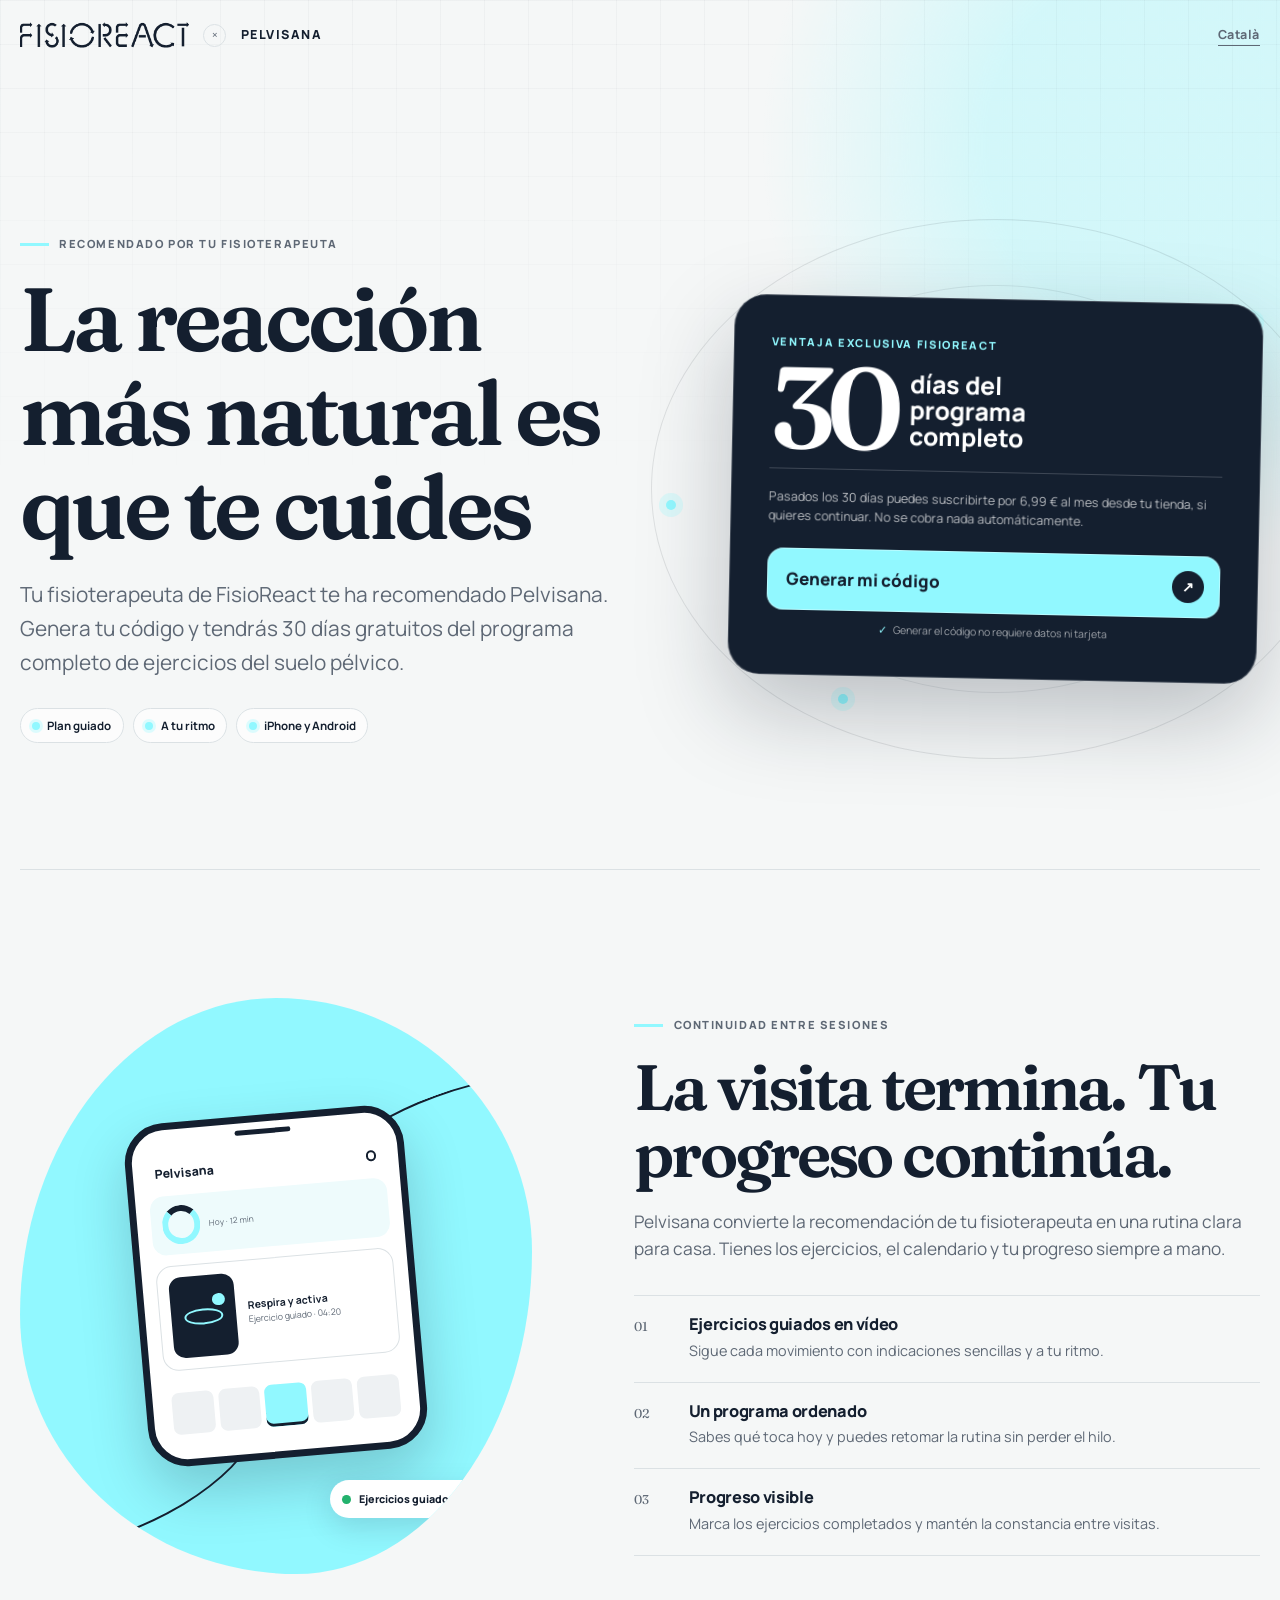
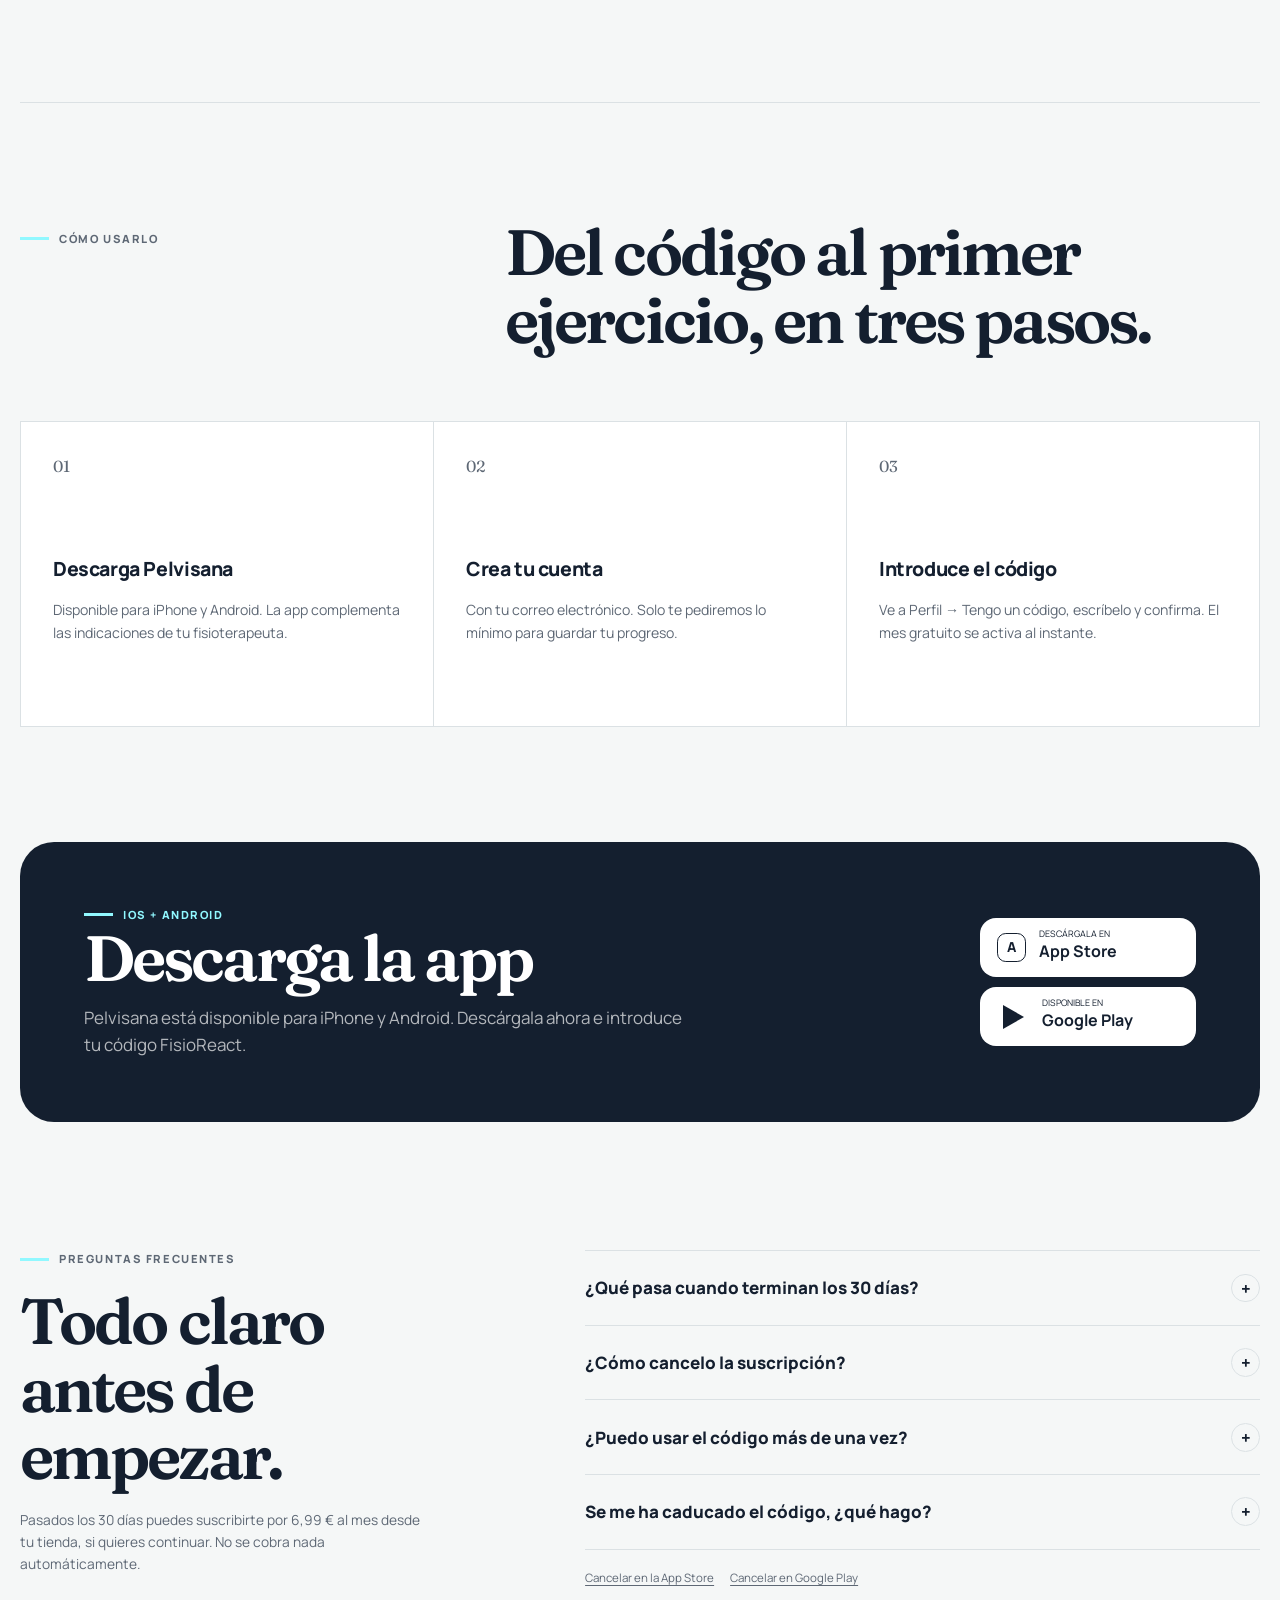
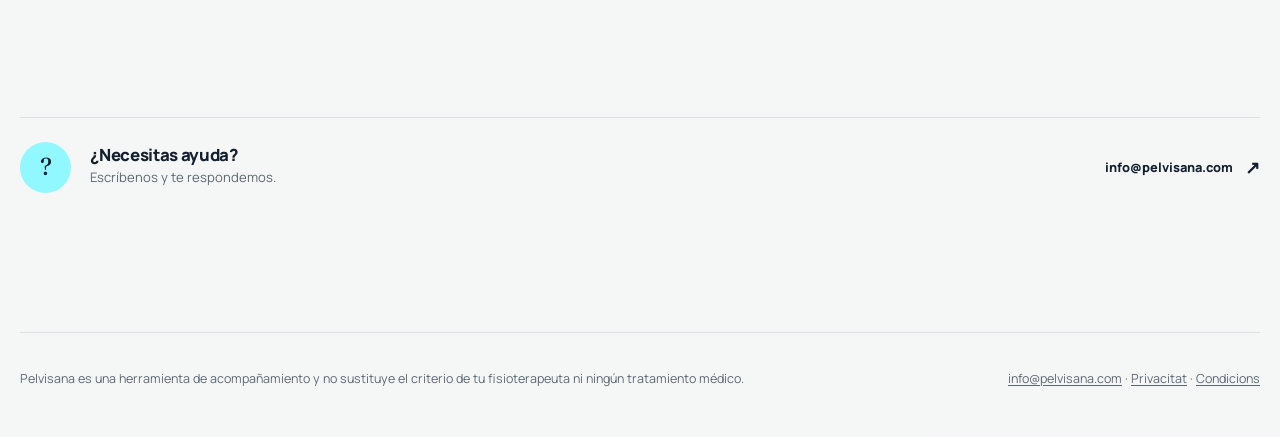
==== commit b32256c6: "deploy: 2026-08-17 08:09:38" ====
--- a/es/index.html
+++ b/es/index.html
@@ -1 +1 @@
-<!DOCTYPE html><html data-critters-container lang=es><head><meta charset=utf-8><meta content="width=device-width,initial-scale=1" name=viewport><title>Pelvisana para pacientes de FisioReact</title><meta content="Genera tu código y estrena Pelvisana con 30 días gratuitos, por recomendación de tu fisioterapeuta." name=description><meta content="noindex, nofollow" name=robots><meta content=light name=color-scheme><meta content=#141f2f name=theme-color><style>:root{--brand:#141f2f;--brand-hover:#111a28;--signal:#91f8ff;--background:#f5f7f7;--surface:#ffffff;--border:#dbe1e4;--text:#141f2f;--muted:#5e6875;--accent:#141f2f;--accent-contrast:#ffffff;--danger:#d90416;--radius:24px}</style><style>@font-face{font-family:Fraunces Variable;font-style:normal;font-display:swap;font-weight:100 900;src:url(/_astro/fraunces-vietnamese-wght-normal.CnvboYUG.woff2) format("woff2-variations");unicode-range:U+0102-0103,U+0110-0111,U+0128-0129,U+0168-0169,U+01A0-01A1,U+01AF-01B0,U+0300-0301,U+0303-0304,U+0308-0309,U+0323,U+0329,U+1EA0-1EF9,U+20AB}@font-face{font-family:Fraunces Variable;font-style:normal;font-display:swap;font-weight:100 900;src:url(/_astro/fraunces-latin-ext-wght-normal.Ca2vKHc0.woff2) format("woff2-variations");unicode-range:U+0100-02BA,U+02BD-02C5,U+02C7-02CC,U+02CE-02D7,U+02DD-02FF,U+0304,U+0308,U+0329,U+1D00-1DBF,U+1E00-1E9F,U+1EF2-1EFF,U+2020,U+20A0-20AB,U+20AD-20C0,U+2113,U+2C60-2C7F,U+A720-A7FF}@font-face{font-family:Fraunces Variable;font-style:normal;font-display:swap;font-weight:100 900;src:url(/_astro/fraunces-latin-wght-normal.ukD16Tqj.woff2) format("woff2-variations");unicode-range:U+0000-00FF,U+0131,U+0152-0153,U+02BB-02BC,U+02C6,U+02DA,U+02DC,U+0304,U+0308,U+0329,U+2000-206F,U+20AC,U+2122,U+2191,U+2193,U+2212,U+2215,U+FEFF,U+FFFD}@font-face{font-family:Manrope Variable;font-style:normal;font-display:swap;font-weight:200 800;src:url([data-uri]) format("woff2-variations");unicode-range:U+0460-052F,U+1C80-1C8A,U+20B4,U+2DE0-2DFF,U+A640-A69F,U+FE2E-FE2F}@font-face{font-family:Manrope Variable;font-style:normal;font-display:swap;font-weight:200 800;src:url(/_astro/manrope-cyrillic-wght-normal.Dvxsihut.woff2) format("woff2-variations");unicode-range:U+0301,U+0400-045F,U+0490-0491,U+04B0-04B1,U+2116}@font-face{font-family:Manrope Variable;font-style:normal;font-display:swap;font-weight:200 800;src:url(/_astro/manrope-greek-wght-normal.DL7QRZyv.woff2) format("woff2-variations");unicode-range:U+0370-0377,U+037A-037F,U+0384-038A,U+038C,U+038E-03A1,U+03A3-03FF}@font-face{font-family:Manrope Variable;font-style:normal;font-display:swap;font-weight:200 800;src:url(/_astro/manrope-vietnamese-wght-normal.usUDDRr7.woff2) format("woff2-variations");unicode-range:U+0102-0103,U+0110-0111,U+0128-0129,U+0168-0169,U+01A0-01A1,U+01AF-01B0,U+0300-0301,U+0303-0304,U+0308-0309,U+0323,U+0329,U+1EA0-1EF9,U+20AB}@font-face{font-family:Manrope Variable;font-style:normal;font-display:swap;font-weight:200 800;src:url(/_astro/manrope-latin-ext-wght-normal.Ch3YOpNY.woff2) format("woff2-variations");unicode-range:U+0100-02BA,U+02BD-02C5,U+02C7-02CC,U+02CE-02D7,U+02DD-02FF,U+0304,U+0308,U+0329,U+1D00-1DBF,U+1E00-1E9F,U+1EF2-1EFF,U+2020,U+20A0-20AB,U+20AD-20C0,U+2113,U+2C60-2C7F,U+A720-A7FF}@font-face{font-family:Manrope Variable;font-style:normal;font-display:swap;font-weight:200 800;src:url(/_astro/manrope-latin-wght-normal.DHIcAJRg.woff2) format("woff2-variations");unicode-range:U+0000-00FF,U+0131,U+0152-0153,U+02BB-02BC,U+02C6,U+02DA,U+02DC,U+0304,U+0308,U+0329,U+2000-206F,U+20AC,U+2122,U+2191,U+2193,U+2212,U+2215,U+FEFF,U+FFFD}:root{--brand:#141f2f;--brand-hover:#0b1421;--signal:#91f8ff;--background:#f5f7f7;--surface:#ffffff;--border:#dbe1e4;--text:#141f2f;--muted:#5e6875;--accent:#141f2f;--accent-contrast:#ffffff;--danger:#b42318;--radius:24px;--font-sans:"Manrope Variable","Avenir Next","Helvetica Neue",sans-serif;--font-display:"Fraunces Variable",Georgia,serif;--shadow:0 24px 70px rgb(20 31 47 / 10%)}*,:after,:before{box-sizing:border-box}html{scroll-behavior:smooth;-webkit-text-size-adjust:100%}body{min-width:320px;margin:0;background:radial-gradient(circle at 92% 4%,color-mix(in srgb,var(--signal) 34%,transparent) 0 12rem,transparent 26rem),var(--background);color:var(--text);font-family:var(--font-sans);font-size:17px;line-height:1.6;-webkit-font-smoothing:antialiased}body:before{position:fixed;inset:0;z-index:-1;background-image:linear-gradient(rgb(20 31 47 / 3%) 1px,transparent 1px),linear-gradient(90deg,rgb(20 31 47 / 3%) 1px,transparent 1px);background-size:44px 44px;content:"";mask-image:linear-gradient(to bottom,black,transparent 55%);pointer-events:none}a{color:inherit}button{font:inherit}a,button{-webkit-tap-highlight-color:transparent}.topbar,footer,main{width:min(100% - 2.5rem,78rem);margin-inline:auto}.topbar{display:flex;align-items:center;justify-content:space-between;gap:1.5rem;padding-block:1.4rem}.brand-lockup{display:flex;align-items:center;gap:.9rem;min-width:0}.brand-lockup img{display:block;width:auto;height:clamp(20px,3vw,26px)}.brand-lockup .collab-mark{display:grid;place-items:center;width:1.45rem;height:1.45rem;border:1px solid var(--border);border-radius:50%;color:var(--muted);font-size:.72rem}.brand-lockup .pelvisana-wordmark{font-size:.78rem;font-weight:800;letter-spacing:.12em;text-transform:uppercase;white-space:nowrap}.lang-link{border-bottom:1px solid currentColor;color:var(--muted);font-size:.78rem;font-weight:750;letter-spacing:.04em;text-decoration:none}main{padding-block:clamp(1rem,3vw,2.5rem) clamp(4rem,9vw,8rem)}h1,h2,h3{margin-top:0;color:var(--text);line-height:1.05;text-wrap:balance}h1,h2{font-family:var(--font-display);font-variation-settings:"SOFT" 50,"WONK" 1;font-weight:620;letter-spacing:-.045em}h3{font-size:1.02rem;font-weight:800;letter-spacing:-.02em}p{margin-top:0}.eyebrow{display:flex;align-items:center;gap:.65rem;margin:0 0 1.2rem;color:var(--muted);font-size:.7rem;font-weight:800;letter-spacing:.14em;text-transform:uppercase}.eyebrow:before{width:1.8rem;height:3px;background:var(--signal);content:""}footer{display:grid;grid-template-columns:1.5fr 1fr;gap:2rem;padding-block:2.25rem 3rem;border-top:1px solid var(--border);color:var(--muted);font-size:.78rem}footer p{margin:0}footer .footer-links{text-align:right}footer a{text-underline-offset:.2em}@media(max-width:700px){.topbar,footer,main{width:min(100% - 1.5rem,78rem)}.topbar{padding-block:1rem}.brand-lockup{gap:.55rem}.brand-lockup .pelvisana-wordmark{font-size:.65rem}footer{grid-template-columns:1fr;gap:1rem}footer .footer-links{text-align:left}}@media(prefers-reduced-motion:reduce){*,:after,:before{scroll-behavior:auto!important;animation:none!important;transition:none!important}}.generator[data-astro-cid-xj4i4xix]{margin-top:1.4rem}.generator[data-astro-cid-xj4i4xix]>button[data-astro-cid-xj4i4xix]{display:flex;align-items:center;justify-content:space-between;gap:1rem;width:100%;padding:.95rem 1rem .95rem 1.2rem;border:0;border-radius:1rem;background:var(--signal);color:var(--brand);font-weight:850;cursor:pointer;box-shadow:inset 0 0 0 1px #ffffff59;transition:background .2s ease,transform .2s ease}.generator[data-astro-cid-xj4i4xix]>button[data-astro-cid-xj4i4xix] i[data-astro-cid-xj4i4xix]{display:grid;place-items:center;width:2rem;height:2rem;border-radius:50%;background:var(--brand);color:#fff;font-size:.9rem;font-style:normal}.generator[data-astro-cid-xj4i4xix]>button[data-astro-cid-xj4i4xix]:hover:not([disabled]){background:#fff;transform:translateY(-2px)}.generator__privacy[data-astro-cid-xj4i4xix]{display:flex;align-items:center;justify-content:center;gap:.4rem;margin:.65rem 0 0;color:#ffffff94;font-size:.66rem}.generator__privacy[data-astro-cid-xj4i4xix] span[data-astro-cid-xj4i4xix]{color:var(--signal)}.result[data-astro-cid-xj4i4xix]{margin-top:1rem;padding:1rem;border:1px solid rgb(255 255 255 / 18%);border-radius:1.1rem;background:#ffffff14;text-align:center}.result__label[data-astro-cid-xj4i4xix]{margin:0 0 .2rem;color:var(--signal);font-size:.65rem;font-weight:800;letter-spacing:.12em;text-transform:uppercase}output[data-astro-cid-xj4i4xix]{display:block;margin-bottom:.7rem;color:#fff;font-family:SFMono-Regular,Consolas,monospace;font-size:clamp(2rem,10vw,3.1rem);font-weight:800;letter-spacing:.12em;line-height:1.2;overflow-wrap:anywhere;user-select:all}#copy[data-astro-cid-xj4i4xix]{padding:.45rem .85rem;border:1px solid rgb(255 255 255 / 28%);border-radius:999px;background:0 0;color:#fff;font-size:.72rem;font-weight:750;cursor:pointer}.result__meta[data-astro-cid-xj4i4xix]{margin:.7rem 0 0;color:#fff9;font-size:.66rem;line-height:1.45}.generator__error[data-astro-cid-xj4i4xix]{margin:.8rem 0 0;padding:.7rem .8rem;border-radius:.8rem;background:#fff1f0;color:#8f1d16;font-size:.76rem;line-height:1.45}.hero[data-astro-cid-bvv4u53t]{display:grid;grid-template-columns:minmax(0,1.08fr) minmax(22rem,.92fr);align-items:center;gap:clamp(2rem,7vw,7rem);min-height:min(760px,calc(100vh - 8rem));padding-block:clamp(2rem,7vw,6.5rem)}.hero__copy[data-astro-cid-bvv4u53t]{position:relative;z-index:1}.hero[data-astro-cid-bvv4u53t] h1[data-astro-cid-bvv4u53t]{max-width:11ch;margin-bottom:1.4rem;font-size:clamp(3.35rem,7vw,6.9rem)}.hero__lead[data-astro-cid-bvv4u53t]{max-width:43rem;margin-bottom:1.8rem;color:var(--muted);font-size:clamp(1.05rem,1.8vw,1.3rem);line-height:1.65}.benefits[data-astro-cid-bvv4u53t]{display:flex;flex-wrap:wrap;gap:.6rem;padding:0;margin:0;list-style:none}.benefits[data-astro-cid-bvv4u53t] li[data-astro-cid-bvv4u53t]{display:flex;align-items:center;gap:.45rem;padding:.45rem .7rem;border:1px solid var(--border);border-radius:999px;background:#ffffffa6;font-size:.72rem;font-weight:700}.benefits[data-astro-cid-bvv4u53t] li[data-astro-cid-bvv4u53t]:before{width:.5rem;height:.5rem;border-radius:50%;background:var(--signal);box-shadow:0 0 0 3px color-mix(in srgb,var(--signal) 30%,transparent);content:""}.hero__offer-wrap[data-astro-cid-bvv4u53t]{position:relative;isolation:isolate}.orbit[data-astro-cid-bvv4u53t]{position:absolute;inset:-5rem;z-index:-1;border:1px solid rgb(20 31 47 / 10%);border-radius:50%;animation:orbit-in 1.2s cubic-bezier(.2,.8,.2,1) both}.orbit[data-astro-cid-bvv4u53t]:after,.orbit[data-astro-cid-bvv4u53t]:before{position:absolute;border:1px solid rgb(20 31 47 / 8%);border-radius:50%;content:""}.orbit[data-astro-cid-bvv4u53t]:before{inset:12%}.orbit[data-astro-cid-bvv4u53t]:after{inset:25%}.orbit[data-astro-cid-bvv4u53t] span[data-astro-cid-bvv4u53t]{position:absolute;width:.65rem;height:.65rem;border-radius:50%;background:var(--signal);box-shadow:0 0 0 7px color-mix(in srgb,var(--signal) 24%,transparent)}.orbit[data-astro-cid-bvv4u53t] span[data-astro-cid-bvv4u53t]:first-child{top:18%;right:12%}.orbit[data-astro-cid-bvv4u53t] span[data-astro-cid-bvv4u53t]:nth-child(2){bottom:10%;left:27%}.orbit[data-astro-cid-bvv4u53t] span[data-astro-cid-bvv4u53t]:nth-child(3){top:52%;left:2%}.hero__offer[data-astro-cid-bvv4u53t]{padding:clamp(1.3rem,3.5vw,2.3rem);border:1px solid rgb(255 255 255 / 20%);border-radius:calc(var(--radius) + 8px);background:var(--brand);color:#fff;box-shadow:0 34px 90px #141f2f42;transform:rotate(1.2deg);animation:card-in .9s .15s cubic-bezier(.2,.8,.2,1) both}.offer__eyebrow[data-astro-cid-bvv4u53t]{margin:0 0 1rem;color:var(--signal);font-size:.69rem;font-weight:800;letter-spacing:.15em;text-transform:uppercase}.offer__headline[data-astro-cid-bvv4u53t]{display:flex;align-items:flex-end;gap:1rem;padding-bottom:1.3rem;border-bottom:1px solid rgb(255 255 255 / 18%)}.offer__headline[data-astro-cid-bvv4u53t] strong[data-astro-cid-bvv4u53t]{font-family:var(--font-display);font-size:clamp(4.8rem,9vw,7.5rem);font-weight:580;letter-spacing:-.08em;line-height:.7}.offer__headline[data-astro-cid-bvv4u53t] span[data-astro-cid-bvv4u53t]{max-width:7ch;font-size:clamp(1.1rem,2.2vw,1.55rem);font-weight:750;line-height:1.05}.offer__fine-print[data-astro-cid-bvv4u53t]{margin:1.1rem 0 0;color:#ffffffb3;font-size:.78rem;line-height:1.55}.continuity[data-astro-cid-bvv4u53t]{display:grid;grid-template-columns:minmax(21rem,.9fr) minmax(0,1.1fr);align-items:center;gap:clamp(3rem,8vw,8rem);padding-block:clamp(5rem,10vw,9rem);border-top:1px solid var(--border)}.continuity__visual[data-astro-cid-bvv4u53t]{position:relative;display:grid;place-items:center;min-height:36rem;border-radius:50% 50% 46% 54%/55% 44% 56% 45%;background:var(--signal);overflow:hidden}.phone[data-astro-cid-bvv4u53t]{position:relative;width:min(63%,17.5rem);padding:.9rem;border:7px solid var(--brand);border-radius:2.5rem;background:#fff;box-shadow:0 25px 55px #141f2f38;transform:rotate(-5deg)}.phone[data-astro-cid-bvv4u53t]:before{position:absolute;top:.45rem;left:50%;width:3.5rem;height:.28rem;border-radius:1rem;background:var(--brand);content:"";transform:translate(-50%)}.phone__top[data-astro-cid-bvv4u53t]{display:flex;align-items:center;justify-content:space-between;padding:1.2rem .45rem .8rem;color:var(--brand);font-size:.77rem;font-weight:850}.phone__top[data-astro-cid-bvv4u53t] i[data-astro-cid-bvv4u53t]{width:.65rem;height:.65rem;border:2px solid var(--brand);border-radius:50%}.phone__progress[data-astro-cid-bvv4u53t]{display:flex;align-items:center;gap:.55rem;padding:.65rem;border-radius:.85rem;background:#eefbfc;color:var(--muted);font-size:.62rem}.phone__progress[data-astro-cid-bvv4u53t] span[data-astro-cid-bvv4u53t]{width:2.4rem;height:2.4rem;border:6px solid var(--signal);border-top-color:var(--brand);border-radius:50%}.phone__exercise[data-astro-cid-bvv4u53t]{display:flex;gap:.75rem;align-items:center;margin:.7rem 0;padding:.65rem;border:1px solid var(--border);border-radius:1rem}.phone__figure[data-astro-cid-bvv4u53t]{display:grid;place-items:center;flex:0 0 4.1rem;height:5.1rem;border-radius:.75rem;background:var(--brand)}.phone__figure[data-astro-cid-bvv4u53t] i[data-astro-cid-bvv4u53t]{position:relative;width:2.4rem;height:1rem;border:2px solid var(--signal);border-radius:50%}.phone__figure[data-astro-cid-bvv4u53t] i[data-astro-cid-bvv4u53t]:after{position:absolute;right:-.3rem;top:-1rem;width:.8rem;height:.8rem;border-radius:50%;background:var(--signal);content:""}.phone__exercise[data-astro-cid-bvv4u53t] p[data-astro-cid-bvv4u53t]{display:grid;gap:.2rem;margin:0;font-size:.65rem;line-height:1.3}.phone__exercise[data-astro-cid-bvv4u53t] span[data-astro-cid-bvv4u53t]{color:var(--muted);font-size:.55rem}.phone__calendar[data-astro-cid-bvv4u53t]{display:grid;grid-template-columns:repeat(5,1fr);gap:.3rem;padding:.7rem .3rem}.phone__calendar[data-astro-cid-bvv4u53t] i[data-astro-cid-bvv4u53t]{aspect-ratio:1;border-radius:.45rem;background:#eef1f3}.phone__calendar[data-astro-cid-bvv4u53t] i[data-astro-cid-bvv4u53t].active{background:var(--signal);box-shadow:inset 0 -3px 0 var(--brand)}.visual-note[data-astro-cid-bvv4u53t]{position:absolute;right:1rem;bottom:3.5rem;display:flex;align-items:center;gap:.5rem;margin:0;padding:.65rem .8rem;border-radius:999px;background:#fff;box-shadow:0 10px 30px #141f2f24;font-size:.67rem;font-weight:800}.visual-note[data-astro-cid-bvv4u53t] span[data-astro-cid-bvv4u53t]{width:.55rem;height:.55rem;border-radius:50%;background:#23b26d}.movement-line[data-astro-cid-bvv4u53t]{position:absolute;width:70%;height:30%;border:2px solid rgb(20 31 47 / 16%);border-color:var(--brand) transparent transparent;border-radius:50%}.movement-line--one[data-astro-cid-bvv4u53t]{top:16%;right:-22%;transform:rotate(-20deg)}.movement-line--two[data-astro-cid-bvv4u53t]{bottom:6%;left:-21%;transform:rotate(160deg)}.continuity__copy[data-astro-cid-bvv4u53t] h2[data-astro-cid-bvv4u53t],.download[data-astro-cid-bvv4u53t] h2[data-astro-cid-bvv4u53t],.faq[data-astro-cid-bvv4u53t] h2[data-astro-cid-bvv4u53t],.section-heading[data-astro-cid-bvv4u53t] h2[data-astro-cid-bvv4u53t]{margin-bottom:1.25rem;font-size:clamp(2.5rem,5vw,4.7rem)}.section-lead[data-astro-cid-bvv4u53t]{max-width:40rem;color:var(--muted);font-size:1.08rem}.feature-list[data-astro-cid-bvv4u53t]{margin-top:2rem;border-top:1px solid var(--border)}.feature-list[data-astro-cid-bvv4u53t] article[data-astro-cid-bvv4u53t]{display:grid;grid-template-columns:2.4rem 1fr;gap:1rem;padding:1.25rem 0;border-bottom:1px solid var(--border)}.feature-list[data-astro-cid-bvv4u53t] article[data-astro-cid-bvv4u53t]>span[data-astro-cid-bvv4u53t]{color:var(--muted);font-family:var(--font-display);font-size:.8rem}.feature-list[data-astro-cid-bvv4u53t] h3[data-astro-cid-bvv4u53t]{margin-bottom:.35rem}.feature-list[data-astro-cid-bvv4u53t] p[data-astro-cid-bvv4u53t]{margin:0;color:var(--muted);font-size:.9rem}.how[data-astro-cid-bvv4u53t]{padding-block:clamp(5rem,9vw,8rem);border-top:1px solid var(--border)}.section-heading[data-astro-cid-bvv4u53t]{display:grid;grid-template-columns:.75fr 1.25fr;align-items:start;gap:2rem;margin-bottom:3rem}.section-heading[data-astro-cid-bvv4u53t] .eyebrow[data-astro-cid-bvv4u53t]{margin-top:.7rem}.steps[data-astro-cid-bvv4u53t]{display:grid;grid-template-columns:repeat(3,1fr);gap:1px;padding:1px;margin:0;background:var(--border);list-style:none}.steps[data-astro-cid-bvv4u53t] li[data-astro-cid-bvv4u53t]{min-height:19rem;padding:clamp(1.3rem,3vw,2rem);background:var(--surface);transition:transform .25s ease,background .25s ease}.steps[data-astro-cid-bvv4u53t] li[data-astro-cid-bvv4u53t]:hover{position:relative;z-index:1;background:var(--signal);transform:translateY(-7px)}.step-number[data-astro-cid-bvv4u53t]{display:block;margin-bottom:5rem;color:var(--muted);font-family:var(--font-display);font-size:1rem}.steps[data-astro-cid-bvv4u53t] h3[data-astro-cid-bvv4u53t]{font-size:1.22rem}.steps[data-astro-cid-bvv4u53t] p[data-astro-cid-bvv4u53t]{margin:0;color:var(--muted);font-size:.88rem}.steps[data-astro-cid-bvv4u53t] li[data-astro-cid-bvv4u53t]:hover .step-number[data-astro-cid-bvv4u53t],.steps[data-astro-cid-bvv4u53t] li[data-astro-cid-bvv4u53t]:hover p[data-astro-cid-bvv4u53t]{color:color-mix(in srgb,var(--brand) 72%,transparent)}.download[data-astro-cid-bvv4u53t]{display:grid;grid-template-columns:1fr auto;align-items:center;gap:3rem;padding:clamp(2rem,5vw,4rem);border-radius:calc(var(--radius) + 10px);background:var(--brand);color:#fff;overflow:hidden}.download[data-astro-cid-bvv4u53t] h2[data-astro-cid-bvv4u53t]{max-width:12ch;margin-bottom:.8rem;color:#fff}.download[data-astro-cid-bvv4u53t] .eyebrow[data-astro-cid-bvv4u53t]{color:var(--signal)}.download[data-astro-cid-bvv4u53t] p[data-astro-cid-bvv4u53t]{max-width:38rem;margin:0;color:#ffffffad}.store-links[data-astro-cid-bvv4u53t]{display:grid;gap:.65rem}.store-link[data-astro-cid-bvv4u53t]{display:flex;align-items:center;gap:.8rem;min-width:13.5rem;padding:.7rem 1rem;border:1px solid rgb(255 255 255 / 20%);border-radius:1rem;background:#fff;color:var(--brand);text-decoration:none;transition:transform .2s ease}.store-link[data-astro-cid-bvv4u53t]:hover{transform:translate(-5px)}.store-link[data-astro-cid-bvv4u53t] span[data-astro-cid-bvv4u53t]:last-child{display:grid}.store-link[data-astro-cid-bvv4u53t] small[data-astro-cid-bvv4u53t]{font-size:.56rem;line-height:1;text-transform:uppercase}.store-link[data-astro-cid-bvv4u53t] strong[data-astro-cid-bvv4u53t]{font-size:1rem}.store-icon[data-astro-cid-bvv4u53t]{display:grid;place-items:center;width:1.8rem;height:1.8rem}.store-icon--apple[data-astro-cid-bvv4u53t]{border:1px solid var(--brand);border-radius:.55rem;font-size:.86rem;font-weight:900}.store-icon--play[data-astro-cid-bvv4u53t]{width:0;height:0;margin-inline:.35rem;border-top:.8rem solid transparent;border-bottom:.8rem solid transparent;border-left:1.35rem solid var(--brand)}.faq[data-astro-cid-bvv4u53t]{display:grid;grid-template-columns:.8fr 1.2fr;gap:clamp(3rem,9vw,9rem);padding-block:clamp(6rem,10vw,9rem)}.faq__intro[data-astro-cid-bvv4u53t]{position:sticky;top:2rem;align-self:start}.faq__intro[data-astro-cid-bvv4u53t] h2[data-astro-cid-bvv4u53t]{max-width:9ch}.faq__intro[data-astro-cid-bvv4u53t]>p[data-astro-cid-bvv4u53t]:last-child{max-width:26rem;color:var(--muted);font-size:.86rem}.faq__items[data-astro-cid-bvv4u53t]{border-top:1px solid var(--border)}details[data-astro-cid-bvv4u53t]{border-bottom:1px solid var(--border)}summary[data-astro-cid-bvv4u53t]{display:flex;align-items:center;justify-content:space-between;gap:1rem;padding:1.4rem 0;cursor:pointer;font-weight:800;list-style:none}summary[data-astro-cid-bvv4u53t]::-webkit-details-marker{display:none}summary[data-astro-cid-bvv4u53t] span[data-astro-cid-bvv4u53t]{display:grid;place-items:center;flex:0 0 1.8rem;height:1.8rem;border:1px solid var(--border);border-radius:50%;transition:transform .2s ease}details[data-astro-cid-bvv4u53t] p[data-astro-cid-bvv4u53t]{max-width:42rem;margin:-.5rem 0 1.4rem;color:var(--muted);font-size:.92rem}.cancel-links[data-astro-cid-bvv4u53t]{display:flex;flex-wrap:wrap;gap:1rem;padding-top:1.2rem}.cancel-links[data-astro-cid-bvv4u53t] a[data-astro-cid-bvv4u53t]{color:var(--muted);font-size:.72rem;text-underline-offset:.2rem}.support[data-astro-cid-bvv4u53t]{display:grid;grid-template-columns:auto 1fr auto;align-items:center;gap:1.2rem;padding:1.5rem 0;border-top:1px solid var(--border)}.support__mark[data-astro-cid-bvv4u53t]{display:grid;place-items:center;width:3.2rem;height:3.2rem;border-radius:50%;background:var(--signal);font-family:var(--font-display);font-size:1.5rem}.support[data-astro-cid-bvv4u53t] h2[data-astro-cid-bvv4u53t]{margin:0 0 .2rem;font-family:var(--font-sans);font-size:1.05rem;font-weight:850;letter-spacing:-.02em}.support[data-astro-cid-bvv4u53t] p[data-astro-cid-bvv4u53t]{margin:0;color:var(--muted);font-size:.82rem}.support[data-astro-cid-bvv4u53t]>a[data-astro-cid-bvv4u53t]{display:flex;align-items:center;gap:.75rem;font-size:.8rem;font-weight:800;text-decoration:none}.support[data-astro-cid-bvv4u53t]>a[data-astro-cid-bvv4u53t] span[data-astro-cid-bvv4u53t]{font-size:1.1rem}@keyframes card-in{0%{opacity:0;transform:translateY(2rem) rotate(4deg)}to{opacity:1;transform:rotate(1.2deg)}}@keyframes orbit-in{0%{opacity:0;transform:scale(.75)}to{opacity:1;transform:scale(1)}}@media(max-width:980px){.hero[data-astro-cid-bvv4u53t]{grid-template-columns:1fr;min-height:auto}.hero__copy[data-astro-cid-bvv4u53t]{max-width:50rem}.hero[data-astro-cid-bvv4u53t] h1[data-astro-cid-bvv4u53t]{max-width:12ch}.hero__offer-wrap[data-astro-cid-bvv4u53t]{width:min(100%,35rem);margin-inline:auto}.continuity[data-astro-cid-bvv4u53t]{grid-template-columns:1fr}.continuity__visual[data-astro-cid-bvv4u53t]{width:min(100%,36rem);margin-inline:auto}.section-heading[data-astro-cid-bvv4u53t]{grid-template-columns:1fr}.section-heading[data-astro-cid-bvv4u53t] .eyebrow[data-astro-cid-bvv4u53t]{margin-top:0}.download[data-astro-cid-bvv4u53t]{grid-template-columns:1fr}.store-links[data-astro-cid-bvv4u53t]{grid-template-columns:repeat(2,minmax(0,1fr))}.faq[data-astro-cid-bvv4u53t]{grid-template-columns:1fr}.faq__intro[data-astro-cid-bvv4u53t]{position:static}.faq__intro[data-astro-cid-bvv4u53t] h2[data-astro-cid-bvv4u53t]{max-width:12ch}}@media(max-width:700px){.hero[data-astro-cid-bvv4u53t]{padding-top:2.3rem}.hero[data-astro-cid-bvv4u53t] h1[data-astro-cid-bvv4u53t]{font-size:clamp(3.15rem,16vw,4.8rem)}.hero__offer[data-astro-cid-bvv4u53t]{transform:none}.orbit[data-astro-cid-bvv4u53t]{inset:-2rem}.offer__headline[data-astro-cid-bvv4u53t] strong[data-astro-cid-bvv4u53t]{font-size:5.5rem}.continuity__visual[data-astro-cid-bvv4u53t]{min-height:30rem}.steps[data-astro-cid-bvv4u53t]{grid-template-columns:1fr}.steps[data-astro-cid-bvv4u53t] li[data-astro-cid-bvv4u53t]{min-height:auto}.step-number[data-astro-cid-bvv4u53t]{margin-bottom:2.5rem}.store-links[data-astro-cid-bvv4u53t]{grid-template-columns:1fr}.store-link[data-astro-cid-bvv4u53t]{min-width:0}.support[data-astro-cid-bvv4u53t]{grid-template-columns:auto 1fr}.support[data-astro-cid-bvv4u53t]>a[data-astro-cid-bvv4u53t]{grid-column:2}.download[data-astro-cid-bvv4u53t]{padding:1.5rem}.faq[data-astro-cid-bvv4u53t]{padding-bottom:5rem}}</style><link href=/_astro/index.bY2s-1t1.css rel=stylesheet media=print onload="this.media=&#34;all&#34;"><noscript><link href=/_astro/index.bY2s-1t1.css rel=stylesheet></noscript><link href=/_astro/index.BlSccthd.css rel=stylesheet media=print onload="this.media=&#34;all&#34;"><noscript><link href=/_astro/index.BlSccthd.css rel=stylesheet></noscript></head><body><header class=topbar><div class=brand-lockup aria-label="FisioReact amb Pelvisana"><img alt=FisioReact height=45 src=/img/fisioreact-logo.png width=292> <span aria-hidden=true class=collab-mark>×</span> <span class=pelvisana-wordmark>Pelvisana</span></div><a href=/ class=lang-link hreflang=ca>Català</a></header><main class=wide><section class=hero aria-labelledby=hero-title data-astro-cid-bvv4u53t><div data-astro-cid-bvv4u53t class=hero__copy><p data-astro-cid-bvv4u53t class=eyebrow>Recomendado por tu fisioterapeuta</p><h1 data-astro-cid-bvv4u53t id=hero-title>La reacción más natural es que te cuides</h1><p data-astro-cid-bvv4u53t class=hero__lead>Tu fisioterapeuta de FisioReact te ha recomendado Pelvisana. Genera tu código y tendrás 30 días gratuitos del programa completo de ejercicios del suelo pélvico.</p><ul aria-label="Continuidad entre sesiones" class=benefits data-astro-cid-bvv4u53t><li data-astro-cid-bvv4u53t>Plan guiado</li><li data-astro-cid-bvv4u53t>A tu ritmo</li><li data-astro-cid-bvv4u53t>iPhone y Android</li></ul></div><div data-astro-cid-bvv4u53t class=hero__offer-wrap><div data-astro-cid-bvv4u53t class=orbit aria-hidden=true><span data-astro-cid-bvv4u53t></span><span data-astro-cid-bvv4u53t></span><span data-astro-cid-bvv4u53t></span></div><article data-astro-cid-bvv4u53t class=hero__offer><p data-astro-cid-bvv4u53t class=offer__eyebrow>Ventaja exclusiva FisioReact</p><div data-astro-cid-bvv4u53t class=offer__headline><strong data-astro-cid-bvv4u53t>30</strong> <span data-astro-cid-bvv4u53t>días del programa completo</span></div><p data-astro-cid-bvv4u53t class=offer__fine-print>Después de los 30 días, la suscripción se renueva por 6,99 € al mes. Puedes cancelarla en cualquier momento desde la tienda.</p><section class=generator aria-label="Generar mi código" data-astro-cid-xj4i4xix><button data-astro-cid-xj4i4xix data-label="Generar mi código" id=generate type=button data-busy=Generando…><span data-astro-cid-xj4i4xix>Generar mi código</span><i aria-hidden=true data-astro-cid-xj4i4xix>↗</i></button><p class=generator__privacy data-astro-cid-xj4i4xix><span aria-hidden=true data-astro-cid-xj4i4xix>✓</span>Generar el código no requiere datos ni tarjeta</p><div class=result data-astro-cid-xj4i4xix hidden id=result><p class=result__label data-astro-cid-xj4i4xix>Tu código</p><output aria-live=polite data-astro-cid-xj4i4xix id=code></output><button data-astro-cid-xj4i4xix data-label=Copiar id=copy type=button data-done=Copiado>Copiar</button><p class=result__meta data-astro-cid-xj4i4xix id=validity></p><p class=result__meta data-astro-cid-xj4i4xix>Apúntalo antes de cerrar la página. Si lo pierdes, puedes generar otro.</p></div><p class=generator__error data-astro-cid-xj4i4xix id=error hidden role=alert></p></section><script>!function(){const e={daily_limit_reached:"Hoy ya se han generado todos los códigos disponibles. Inténtalo mañana o habla con tu fisioterapeuta.",ip_limit_reached:"Has generado demasiados códigos desde esta conexión. Inténtalo mañana.",uid_limit_reached:"Tu cuenta ya ha generado demasiados códigos hoy. Inténtalo mañana.",inventory_exhausted:"Ahora mismo no quedan códigos disponibles. Avisa a tu fisioterapeuta y lo resolvemos enseguida.",issuance_disabled:"Esta campaña no permite generar códigos desde la web.",inactive:"La campaña todavía no está activa. Inténtalo más tarde.",not_started:"La campaña todavía no ha empezado.",expired:"Esta campaña ya ha finalizado.",network:"No hemos podido conectar. Comprueba la conexión e inténtalo de nuevo.",unknown:"Algo no ha ido bien. Inténtalo de nuevo en un momento."};!function(){const t=document.getElementById("generate"),n=document.getElementById("result"),a=document.getElementById("code"),o=document.getElementById("validity"),d=document.getElementById("error"),i=document.getElementById("copy");if(!(t&&n&&a&&o&&d&&i))return;const s=t=>{d.textContent=e[t]||e.unknown,d.hidden=!1};t.addEventListener("click",async()=>{d.hidden=!0,t.disabled=!0,t.setAttribute("aria-busy","true");const e=t.querySelector("span");e&&(e.textContent=t.dataset.busy);try{const e=await fetch("https://us-central1-pelvisana-f9e68.cloudfunctions.net/issuePartnerCode",{method:"POST",headers:{"Content-Type":"application/json"},body:JSON.stringify({data:{campaignId:"fisioreact-2026"}})}),d=await e.json().catch(()=>null);if(!e.ok||!d||d.error)return void s(d?.error?.details?.reason??"unknown");const i=d.result?.code;if(!i)return void s("unknown");a.textContent=i;const r=d.result?.expiresAt;if(r){const e=new Date(r).toLocaleDateString("es",{day:"numeric",month:"long",year:"numeric"});o.textContent="Válido hasta el %s".replace("%s",e),o.hidden=!1}else o.hidden=!0;n.hidden=!1,t.hidden=!0}catch{s("network")}finally{t.disabled=!1,t.removeAttribute("aria-busy"),e&&(e.textContent=t.dataset.label)}}),i.addEventListener("click",async()=>{try{await navigator.clipboard.writeText(a.textContent||""),i.textContent=i.dataset.done,setTimeout(()=>{i.textContent=i.dataset.label},2e3)}catch{}})}()}()</script></article></div></section><section class=continuity aria-labelledby=continuity-title data-astro-cid-bvv4u53t><div data-astro-cid-bvv4u53t class=continuity__visual aria-hidden=true><div data-astro-cid-bvv4u53t class="movement-line movement-line--one"></div><div data-astro-cid-bvv4u53t class="movement-line movement-line--two"></div><div data-astro-cid-bvv4u53t class=phone><div data-astro-cid-bvv4u53t class=phone__top><span data-astro-cid-bvv4u53t>Pelvisana</span><i data-astro-cid-bvv4u53t></i></div><div data-astro-cid-bvv4u53t class=phone__progress><span data-astro-cid-bvv4u53t></span><small data-astro-cid-bvv4u53t>Hoy · 12 min</small></div><div data-astro-cid-bvv4u53t class=phone__exercise><div data-astro-cid-bvv4u53t class=phone__figure><i data-astro-cid-bvv4u53t></i></div><p data-astro-cid-bvv4u53t><strong data-astro-cid-bvv4u53t>Respira y activa</strong><span data-astro-cid-bvv4u53t>Ejercicio guiado · 04:20</span></p></div><div data-astro-cid-bvv4u53t class=phone__calendar><i data-astro-cid-bvv4u53t></i><i data-astro-cid-bvv4u53t></i><i data-astro-cid-bvv4u53t class=active></i><i data-astro-cid-bvv4u53t></i><i data-astro-cid-bvv4u53t></i></div></div><p data-astro-cid-bvv4u53t class=visual-note><span data-astro-cid-bvv4u53t></span>Ejercicios guiados en vídeo</p></div><div data-astro-cid-bvv4u53t class=continuity__copy><p data-astro-cid-bvv4u53t class=eyebrow>Continuidad entre sesiones</p><h2 data-astro-cid-bvv4u53t id=continuity-title>La visita termina. Tu progreso continúa.</h2><p data-astro-cid-bvv4u53t class=section-lead>Pelvisana convierte la recomendación de tu fisioterapeuta en una rutina clara para casa. Tienes los ejercicios, el calendario y tu progreso siempre a mano.</p><div data-astro-cid-bvv4u53t class=feature-list><article data-astro-cid-bvv4u53t><span data-astro-cid-bvv4u53t aria-hidden=true>01</span><div data-astro-cid-bvv4u53t><h3 data-astro-cid-bvv4u53t>Ejercicios guiados en vídeo</h3><p data-astro-cid-bvv4u53t>Sigue cada movimiento con indicaciones sencillas y a tu ritmo.</p></div></article><article data-astro-cid-bvv4u53t><span data-astro-cid-bvv4u53t aria-hidden=true>02</span><div data-astro-cid-bvv4u53t><h3 data-astro-cid-bvv4u53t>Un programa ordenado</h3><p data-astro-cid-bvv4u53t>Sabes qué toca hoy y puedes retomar la rutina sin perder el hilo.</p></div></article><article data-astro-cid-bvv4u53t><span data-astro-cid-bvv4u53t aria-hidden=true>03</span><div data-astro-cid-bvv4u53t><h3 data-astro-cid-bvv4u53t>Progreso visible</h3><p data-astro-cid-bvv4u53t>Marca los ejercicios completados y mantén la constancia entre visitas.</p></div></article></div></div></section><section class=how aria-labelledby=steps-title data-astro-cid-bvv4u53t><div data-astro-cid-bvv4u53t class=section-heading><p data-astro-cid-bvv4u53t class=eyebrow>Cómo usarlo</p><h2 data-astro-cid-bvv4u53t id=steps-title>Del código al primer ejercicio, en tres pasos.</h2></div><ol class=steps data-astro-cid-bvv4u53t><li data-astro-cid-bvv4u53t><span data-astro-cid-bvv4u53t aria-hidden=true class=step-number>01</span><div data-astro-cid-bvv4u53t><h3 data-astro-cid-bvv4u53t>Descarga Pelvisana</h3><p data-astro-cid-bvv4u53t>Disponible para iPhone y Android. La app complementa las indicaciones de tu fisioterapeuta.</p></div></li><li data-astro-cid-bvv4u53t><span data-astro-cid-bvv4u53t aria-hidden=true class=step-number>02</span><div data-astro-cid-bvv4u53t><h3 data-astro-cid-bvv4u53t>Crea tu cuenta</h3><p data-astro-cid-bvv4u53t>Con tu correo electrónico. Solo te pediremos lo mínimo para guardar tu progreso.</p></div></li><li data-astro-cid-bvv4u53t><span data-astro-cid-bvv4u53t aria-hidden=true class=step-number>03</span><div data-astro-cid-bvv4u53t><h3 data-astro-cid-bvv4u53t>Introduce el código</h3><p data-astro-cid-bvv4u53t>Ve a Perfil → Tengo un código, escríbelo y confirma. La tienda te abrirá la confirmación.</p></div></li></ol></section><section class=download aria-labelledby=download-title data-astro-cid-bvv4u53t><div data-astro-cid-bvv4u53t><p data-astro-cid-bvv4u53t class=eyebrow>iOS + Android</p><h2 data-astro-cid-bvv4u53t id=download-title>Descarga la app</h2><p data-astro-cid-bvv4u53t>Pelvisana está disponible para iPhone y Android. Descárgala ahora e introduce tu código FisioReact.</p></div><div data-astro-cid-bvv4u53t class=store-links><a href=https://apps.apple.com/app/id6477601662 data-astro-cid-bvv4u53t rel=noopener class=store-link><span data-astro-cid-bvv4u53t aria-hidden=true class="store-icon store-icon--apple">A</span> <span data-astro-cid-bvv4u53t><small data-astro-cid-bvv4u53t>Descárgala en</small><strong data-astro-cid-bvv4u53t>App Store</strong></span> </a><a href="https://play.google.com/store/apps/details?id=com.alarno.pelvisana" data-astro-cid-bvv4u53t rel=noopener class=store-link><span data-astro-cid-bvv4u53t aria-hidden=true class="store-icon store-icon--play"></span> <span data-astro-cid-bvv4u53t><small data-astro-cid-bvv4u53t>Disponible en</small><strong data-astro-cid-bvv4u53t>Google Play</strong></span></a></div></section><section class=faq aria-labelledby=faq-title data-astro-cid-bvv4u53t><div data-astro-cid-bvv4u53t class=faq__intro><p data-astro-cid-bvv4u53t class=eyebrow>Preguntas frecuentes</p><h2 data-astro-cid-bvv4u53t id=faq-title>Todo claro antes de empezar.</h2><p data-astro-cid-bvv4u53t>Después de los 30 días, la suscripción se renueva por 6,99 € al mes. Puedes cancelarla en cualquier momento desde la tienda.</p></div><div data-astro-cid-bvv4u53t class=faq__items><details data-astro-cid-bvv4u53t><summary data-astro-cid-bvv4u53t>¿Qué pasa cuando terminan los 30 días? <span data-astro-cid-bvv4u53t aria-hidden=true>+</span></summary><p data-astro-cid-bvv4u53t>La suscripción se renueva automáticamente a 6,99 € al mes. Puedes cancelarla cuando quieras, también durante los 30 días gratuitos: si lo haces antes de que terminen, no se te cobrará nada.</p></details><details data-astro-cid-bvv4u53t><summary data-astro-cid-bvv4u53t>¿Cómo cancelo la suscripción? <span data-astro-cid-bvv4u53t aria-hidden=true>+</span></summary><p data-astro-cid-bvv4u53t>Desde tu tienda, no desde la app. Tienes los enlaces directos justo aquí debajo.</p></details><details data-astro-cid-bvv4u53t><summary data-astro-cid-bvv4u53t>¿Puedo usar el código más de una vez? <span data-astro-cid-bvv4u53t aria-hidden=true>+</span></summary><p data-astro-cid-bvv4u53t>No. Cada código sirve para una sola cuenta y una sola tienda. Si hay alguna incidencia, pide un código nuevo en esta página o contacta con nosotros.</p></details><details data-astro-cid-bvv4u53t><summary data-astro-cid-bvv4u53t>Se me ha caducado el código, ¿qué hago? <span data-astro-cid-bvv4u53t aria-hidden=true>+</span></summary><p data-astro-cid-bvv4u53t>Genera uno nuevo en esta misma página. Los códigos caducan a las dos semanas por seguridad.</p></details><div data-astro-cid-bvv4u53t class=cancel-links><a href=https://apps.apple.com/account/subscriptions data-astro-cid-bvv4u53t rel=noopener>Cancelar en la App Store</a> <a href=https://play.google.com/store/account/subscriptions data-astro-cid-bvv4u53t rel=noopener>Cancelar en Google Play</a></div></div></section><section class=support aria-labelledby=support-title data-astro-cid-bvv4u53t><div data-astro-cid-bvv4u53t class=support__mark aria-hidden=true>?</div><div data-astro-cid-bvv4u53t><h2 data-astro-cid-bvv4u53t id=support-title>¿Necesitas ayuda?</h2><p data-astro-cid-bvv4u53t>Escríbenos y te respondemos.</p></div><a href=mailto:info@pelvisana.com data-astro-cid-bvv4u53t>info@pelvisana.com<span data-astro-cid-bvv4u53t aria-hidden=true>↗</span></a></section></main><footer><p>Pelvisana es una herramienta de acompañamiento y no sustituye el criterio de tu fisioterapeuta ni ningún tratamiento médico.</p><p class=footer-links><a href=mailto:info@pelvisana.com>info@pelvisana.com</a> · <a href=https://www.pelvisana.com/privacy/ >Privacitat</a> · <a href=https://www.pelvisana.com/terms/ >Condicions</a></p></footer></body></html>+<!DOCTYPE html><html data-critters-container lang=es><head><meta charset=utf-8><meta content="width=device-width,initial-scale=1" name=viewport><title>Pelvisana para pacientes de FisioReact</title><meta content="Genera tu código y estrena Pelvisana con 30 días gratuitos, por recomendación de tu fisioterapeuta." name=description><meta content="noindex, nofollow" name=robots><meta content=light name=color-scheme><meta content=#141f2f name=theme-color><style>:root{--brand:#141f2f;--brand-hover:#111a28;--signal:#91f8ff;--background:#f5f7f7;--surface:#ffffff;--border:#dbe1e4;--text:#141f2f;--muted:#5e6875;--accent:#141f2f;--accent-contrast:#ffffff;--danger:#d90416;--radius:24px}</style><style>@font-face{font-family:Fraunces Variable;font-style:normal;font-display:swap;font-weight:100 900;src:url(/_astro/fraunces-vietnamese-wght-normal.CnvboYUG.woff2) format("woff2-variations");unicode-range:U+0102-0103,U+0110-0111,U+0128-0129,U+0168-0169,U+01A0-01A1,U+01AF-01B0,U+0300-0301,U+0303-0304,U+0308-0309,U+0323,U+0329,U+1EA0-1EF9,U+20AB}@font-face{font-family:Fraunces Variable;font-style:normal;font-display:swap;font-weight:100 900;src:url(/_astro/fraunces-latin-ext-wght-normal.Ca2vKHc0.woff2) format("woff2-variations");unicode-range:U+0100-02BA,U+02BD-02C5,U+02C7-02CC,U+02CE-02D7,U+02DD-02FF,U+0304,U+0308,U+0329,U+1D00-1DBF,U+1E00-1E9F,U+1EF2-1EFF,U+2020,U+20A0-20AB,U+20AD-20C0,U+2113,U+2C60-2C7F,U+A720-A7FF}@font-face{font-family:Fraunces Variable;font-style:normal;font-display:swap;font-weight:100 900;src:url(/_astro/fraunces-latin-wght-normal.ukD16Tqj.woff2) format("woff2-variations");unicode-range:U+0000-00FF,U+0131,U+0152-0153,U+02BB-02BC,U+02C6,U+02DA,U+02DC,U+0304,U+0308,U+0329,U+2000-206F,U+20AC,U+2122,U+2191,U+2193,U+2212,U+2215,U+FEFF,U+FFFD}@font-face{font-family:Manrope Variable;font-style:normal;font-display:swap;font-weight:200 800;src:url([data-uri]) format("woff2-variations");unicode-range:U+0460-052F,U+1C80-1C8A,U+20B4,U+2DE0-2DFF,U+A640-A69F,U+FE2E-FE2F}@font-face{font-family:Manrope Variable;font-style:normal;font-display:swap;font-weight:200 800;src:url(/_astro/manrope-cyrillic-wght-normal.Dvxsihut.woff2) format("woff2-variations");unicode-range:U+0301,U+0400-045F,U+0490-0491,U+04B0-04B1,U+2116}@font-face{font-family:Manrope Variable;font-style:normal;font-display:swap;font-weight:200 800;src:url(/_astro/manrope-greek-wght-normal.DL7QRZyv.woff2) format("woff2-variations");unicode-range:U+0370-0377,U+037A-037F,U+0384-038A,U+038C,U+038E-03A1,U+03A3-03FF}@font-face{font-family:Manrope Variable;font-style:normal;font-display:swap;font-weight:200 800;src:url(/_astro/manrope-vietnamese-wght-normal.usUDDRr7.woff2) format("woff2-variations");unicode-range:U+0102-0103,U+0110-0111,U+0128-0129,U+0168-0169,U+01A0-01A1,U+01AF-01B0,U+0300-0301,U+0303-0304,U+0308-0309,U+0323,U+0329,U+1EA0-1EF9,U+20AB}@font-face{font-family:Manrope Variable;font-style:normal;font-display:swap;font-weight:200 800;src:url(/_astro/manrope-latin-ext-wght-normal.Ch3YOpNY.woff2) format("woff2-variations");unicode-range:U+0100-02BA,U+02BD-02C5,U+02C7-02CC,U+02CE-02D7,U+02DD-02FF,U+0304,U+0308,U+0329,U+1D00-1DBF,U+1E00-1E9F,U+1EF2-1EFF,U+2020,U+20A0-20AB,U+20AD-20C0,U+2113,U+2C60-2C7F,U+A720-A7FF}@font-face{font-family:Manrope Variable;font-style:normal;font-display:swap;font-weight:200 800;src:url(/_astro/manrope-latin-wght-normal.DHIcAJRg.woff2) format("woff2-variations");unicode-range:U+0000-00FF,U+0131,U+0152-0153,U+02BB-02BC,U+02C6,U+02DA,U+02DC,U+0304,U+0308,U+0329,U+2000-206F,U+20AC,U+2122,U+2191,U+2193,U+2212,U+2215,U+FEFF,U+FFFD}:root{--brand:#141f2f;--brand-hover:#0b1421;--signal:#91f8ff;--background:#f5f7f7;--surface:#ffffff;--border:#dbe1e4;--text:#141f2f;--muted:#5e6875;--accent:#141f2f;--accent-contrast:#ffffff;--danger:#b42318;--radius:24px;--font-sans:"Manrope Variable","Avenir Next","Helvetica Neue",sans-serif;--font-display:"Fraunces Variable",Georgia,serif;--shadow:0 24px 70px rgb(20 31 47 / 10%)}*,:after,:before{box-sizing:border-box}html{scroll-behavior:smooth;-webkit-text-size-adjust:100%}body{min-width:320px;margin:0;background:radial-gradient(circle at 92% 4%,color-mix(in srgb,var(--signal) 34%,transparent) 0 12rem,transparent 26rem),var(--background);color:var(--text);font-family:var(--font-sans);font-size:17px;line-height:1.6;-webkit-font-smoothing:antialiased}body:before{position:fixed;inset:0;z-index:-1;background-image:linear-gradient(rgb(20 31 47 / 3%) 1px,transparent 1px),linear-gradient(90deg,rgb(20 31 47 / 3%) 1px,transparent 1px);background-size:44px 44px;content:"";mask-image:linear-gradient(to bottom,black,transparent 55%);pointer-events:none}a{color:inherit}button{font:inherit}a,button{-webkit-tap-highlight-color:transparent}.topbar,footer,main{width:min(100% - 2.5rem,78rem);margin-inline:auto}.topbar{display:flex;align-items:center;justify-content:space-between;gap:1.5rem;padding-block:1.4rem}.brand-lockup{display:flex;align-items:center;gap:.9rem;min-width:0}.brand-lockup img{display:block;width:auto;height:clamp(20px,3vw,26px)}.brand-lockup .collab-mark{display:grid;place-items:center;width:1.45rem;height:1.45rem;border:1px solid var(--border);border-radius:50%;color:var(--muted);font-size:.72rem}.brand-lockup .pelvisana-wordmark{font-size:.78rem;font-weight:800;letter-spacing:.12em;text-transform:uppercase;white-space:nowrap}.lang-link{border-bottom:1px solid currentColor;color:var(--muted);font-size:.78rem;font-weight:750;letter-spacing:.04em;text-decoration:none}main{padding-block:clamp(1rem,3vw,2.5rem) clamp(4rem,9vw,8rem)}h1,h2,h3{margin-top:0;color:var(--text);line-height:1.05;text-wrap:balance}h1,h2{font-family:var(--font-display);font-variation-settings:"SOFT" 50,"WONK" 1;font-weight:620;letter-spacing:-.045em}h3{font-size:1.02rem;font-weight:800;letter-spacing:-.02em}p{margin-top:0}.eyebrow{display:flex;align-items:center;gap:.65rem;margin:0 0 1.2rem;color:var(--muted);font-size:.7rem;font-weight:800;letter-spacing:.14em;text-transform:uppercase}.eyebrow:before{width:1.8rem;height:3px;background:var(--signal);content:""}footer{display:grid;grid-template-columns:1.5fr 1fr;gap:2rem;padding-block:2.25rem 3rem;border-top:1px solid var(--border);color:var(--muted);font-size:.78rem}footer p{margin:0}footer .footer-links{text-align:right}footer a{text-underline-offset:.2em}@media(max-width:700px){.topbar,footer,main{width:min(100% - 1.5rem,78rem)}.topbar{padding-block:1rem}.brand-lockup{gap:.55rem}.brand-lockup .pelvisana-wordmark{font-size:.65rem}footer{grid-template-columns:1fr;gap:1rem}footer .footer-links{text-align:left}}@media(prefers-reduced-motion:reduce){*,:after,:before{scroll-behavior:auto!important;animation:none!important;transition:none!important}}.generator[data-astro-cid-xj4i4xix]{margin-top:1.4rem}.generator[data-astro-cid-xj4i4xix]>button[data-astro-cid-xj4i4xix]{display:flex;align-items:center;justify-content:space-between;gap:1rem;width:100%;padding:.95rem 1rem .95rem 1.2rem;border:0;border-radius:1rem;background:var(--signal);color:var(--brand);font-weight:850;cursor:pointer;box-shadow:inset 0 0 0 1px #ffffff59;transition:background .2s ease,transform .2s ease}.generator[data-astro-cid-xj4i4xix]>button[data-astro-cid-xj4i4xix] i[data-astro-cid-xj4i4xix]{display:grid;place-items:center;width:2rem;height:2rem;border-radius:50%;background:var(--brand);color:#fff;font-size:.9rem;font-style:normal}.generator[data-astro-cid-xj4i4xix]>button[data-astro-cid-xj4i4xix]:hover:not([disabled]){background:#fff;transform:translateY(-2px)}.generator__privacy[data-astro-cid-xj4i4xix]{display:flex;align-items:center;justify-content:center;gap:.4rem;margin:.65rem 0 0;color:#ffffff94;font-size:.66rem}.generator__privacy[data-astro-cid-xj4i4xix] span[data-astro-cid-xj4i4xix]{color:var(--signal)}.result[data-astro-cid-xj4i4xix]{margin-top:1rem;padding:1rem;border:1px solid rgb(255 255 255 / 18%);border-radius:1.1rem;background:#ffffff14;text-align:center}.result__label[data-astro-cid-xj4i4xix]{margin:0 0 .2rem;color:var(--signal);font-size:.65rem;font-weight:800;letter-spacing:.12em;text-transform:uppercase}output[data-astro-cid-xj4i4xix]{display:block;margin-bottom:.7rem;color:#fff;font-family:SFMono-Regular,Consolas,monospace;font-size:clamp(2rem,10vw,3.1rem);font-weight:800;letter-spacing:.12em;line-height:1.2;overflow-wrap:anywhere;user-select:all}#copy[data-astro-cid-xj4i4xix]{padding:.45rem .85rem;border:1px solid rgb(255 255 255 / 28%);border-radius:999px;background:0 0;color:#fff;font-size:.72rem;font-weight:750;cursor:pointer}.result__meta[data-astro-cid-xj4i4xix]{margin:.7rem 0 0;color:#fff9;font-size:.66rem;line-height:1.45}.generator__error[data-astro-cid-xj4i4xix]{margin:.8rem 0 0;padding:.7rem .8rem;border-radius:.8rem;background:#fff1f0;color:#8f1d16;font-size:.76rem;line-height:1.45}.hero[data-astro-cid-bvv4u53t]{display:grid;grid-template-columns:minmax(0,1.08fr) minmax(22rem,.92fr);align-items:center;gap:clamp(2rem,7vw,7rem);min-height:min(760px,calc(100vh - 8rem));padding-block:clamp(2rem,7vw,6.5rem)}.hero__copy[data-astro-cid-bvv4u53t]{position:relative;z-index:1}.hero[data-astro-cid-bvv4u53t] h1[data-astro-cid-bvv4u53t]{max-width:11ch;margin-bottom:1.4rem;font-size:clamp(3.35rem,7vw,6.9rem)}.hero__lead[data-astro-cid-bvv4u53t]{max-width:43rem;margin-bottom:1.8rem;color:var(--muted);font-size:clamp(1.05rem,1.8vw,1.3rem);line-height:1.65}.benefits[data-astro-cid-bvv4u53t]{display:flex;flex-wrap:wrap;gap:.6rem;padding:0;margin:0;list-style:none}.benefits[data-astro-cid-bvv4u53t] li[data-astro-cid-bvv4u53t]{display:flex;align-items:center;gap:.45rem;padding:.45rem .7rem;border:1px solid var(--border);border-radius:999px;background:#ffffffa6;font-size:.72rem;font-weight:700}.benefits[data-astro-cid-bvv4u53t] li[data-astro-cid-bvv4u53t]:before{width:.5rem;height:.5rem;border-radius:50%;background:var(--signal);box-shadow:0 0 0 3px color-mix(in srgb,var(--signal) 30%,transparent);content:""}.hero__offer-wrap[data-astro-cid-bvv4u53t]{position:relative;isolation:isolate}.orbit[data-astro-cid-bvv4u53t]{position:absolute;inset:-5rem;z-index:-1;border:1px solid rgb(20 31 47 / 10%);border-radius:50%;animation:orbit-in 1.2s cubic-bezier(.2,.8,.2,1) both}.orbit[data-astro-cid-bvv4u53t]:after,.orbit[data-astro-cid-bvv4u53t]:before{position:absolute;border:1px solid rgb(20 31 47 / 8%);border-radius:50%;content:""}.orbit[data-astro-cid-bvv4u53t]:before{inset:12%}.orbit[data-astro-cid-bvv4u53t]:after{inset:25%}.orbit[data-astro-cid-bvv4u53t] span[data-astro-cid-bvv4u53t]{position:absolute;width:.65rem;height:.65rem;border-radius:50%;background:var(--signal);box-shadow:0 0 0 7px color-mix(in srgb,var(--signal) 24%,transparent)}.orbit[data-astro-cid-bvv4u53t] span[data-astro-cid-bvv4u53t]:first-child{top:18%;right:12%}.orbit[data-astro-cid-bvv4u53t] span[data-astro-cid-bvv4u53t]:nth-child(2){bottom:10%;left:27%}.orbit[data-astro-cid-bvv4u53t] span[data-astro-cid-bvv4u53t]:nth-child(3){top:52%;left:2%}.hero__offer[data-astro-cid-bvv4u53t]{padding:clamp(1.3rem,3.5vw,2.3rem);border:1px solid rgb(255 255 255 / 20%);border-radius:calc(var(--radius) + 8px);background:var(--brand);color:#fff;box-shadow:0 34px 90px #141f2f42;transform:rotate(1.2deg);animation:card-in .9s .15s cubic-bezier(.2,.8,.2,1) both}.offer__eyebrow[data-astro-cid-bvv4u53t]{margin:0 0 1rem;color:var(--signal);font-size:.69rem;font-weight:800;letter-spacing:.15em;text-transform:uppercase}.offer__headline[data-astro-cid-bvv4u53t]{display:flex;align-items:flex-end;gap:1rem;padding-bottom:1.3rem;border-bottom:1px solid rgb(255 255 255 / 18%)}.offer__headline[data-astro-cid-bvv4u53t] strong[data-astro-cid-bvv4u53t]{font-family:var(--font-display);font-size:clamp(4.8rem,9vw,7.5rem);font-weight:580;letter-spacing:-.08em;line-height:.7}.offer__headline[data-astro-cid-bvv4u53t] span[data-astro-cid-bvv4u53t]{max-width:7ch;font-size:clamp(1.1rem,2.2vw,1.55rem);font-weight:750;line-height:1.05}.offer__fine-print[data-astro-cid-bvv4u53t]{margin:1.1rem 0 0;color:#ffffffb3;font-size:.78rem;line-height:1.55}.continuity[data-astro-cid-bvv4u53t]{display:grid;grid-template-columns:minmax(21rem,.9fr) minmax(0,1.1fr);align-items:center;gap:clamp(3rem,8vw,8rem);padding-block:clamp(5rem,10vw,9rem);border-top:1px solid var(--border)}.continuity__visual[data-astro-cid-bvv4u53t]{position:relative;display:grid;place-items:center;min-height:36rem;border-radius:50% 50% 46% 54%/55% 44% 56% 45%;background:var(--signal);overflow:hidden}.phone[data-astro-cid-bvv4u53t]{position:relative;width:min(63%,17.5rem);padding:.9rem;border:7px solid var(--brand);border-radius:2.5rem;background:#fff;box-shadow:0 25px 55px #141f2f38;transform:rotate(-5deg)}.phone[data-astro-cid-bvv4u53t]:before{position:absolute;top:.45rem;left:50%;width:3.5rem;height:.28rem;border-radius:1rem;background:var(--brand);content:"";transform:translate(-50%)}.phone__top[data-astro-cid-bvv4u53t]{display:flex;align-items:center;justify-content:space-between;padding:1.2rem .45rem .8rem;color:var(--brand);font-size:.77rem;font-weight:850}.phone__top[data-astro-cid-bvv4u53t] i[data-astro-cid-bvv4u53t]{width:.65rem;height:.65rem;border:2px solid var(--brand);border-radius:50%}.phone__progress[data-astro-cid-bvv4u53t]{display:flex;align-items:center;gap:.55rem;padding:.65rem;border-radius:.85rem;background:#eefbfc;color:var(--muted);font-size:.62rem}.phone__progress[data-astro-cid-bvv4u53t] span[data-astro-cid-bvv4u53t]{width:2.4rem;height:2.4rem;border:6px solid var(--signal);border-top-color:var(--brand);border-radius:50%}.phone__exercise[data-astro-cid-bvv4u53t]{display:flex;gap:.75rem;align-items:center;margin:.7rem 0;padding:.65rem;border:1px solid var(--border);border-radius:1rem}.phone__figure[data-astro-cid-bvv4u53t]{display:grid;place-items:center;flex:0 0 4.1rem;height:5.1rem;border-radius:.75rem;background:var(--brand)}.phone__figure[data-astro-cid-bvv4u53t] i[data-astro-cid-bvv4u53t]{position:relative;width:2.4rem;height:1rem;border:2px solid var(--signal);border-radius:50%}.phone__figure[data-astro-cid-bvv4u53t] i[data-astro-cid-bvv4u53t]:after{position:absolute;right:-.3rem;top:-1rem;width:.8rem;height:.8rem;border-radius:50%;background:var(--signal);content:""}.phone__exercise[data-astro-cid-bvv4u53t] p[data-astro-cid-bvv4u53t]{display:grid;gap:.2rem;margin:0;font-size:.65rem;line-height:1.3}.phone__exercise[data-astro-cid-bvv4u53t] span[data-astro-cid-bvv4u53t]{color:var(--muted);font-size:.55rem}.phone__calendar[data-astro-cid-bvv4u53t]{display:grid;grid-template-columns:repeat(5,1fr);gap:.3rem;padding:.7rem .3rem}.phone__calendar[data-astro-cid-bvv4u53t] i[data-astro-cid-bvv4u53t]{aspect-ratio:1;border-radius:.45rem;background:#eef1f3}.phone__calendar[data-astro-cid-bvv4u53t] i[data-astro-cid-bvv4u53t].active{background:var(--signal);box-shadow:inset 0 -3px 0 var(--brand)}.visual-note[data-astro-cid-bvv4u53t]{position:absolute;right:1rem;bottom:3.5rem;display:flex;align-items:center;gap:.5rem;margin:0;padding:.65rem .8rem;border-radius:999px;background:#fff;box-shadow:0 10px 30px #141f2f24;font-size:.67rem;font-weight:800}.visual-note[data-astro-cid-bvv4u53t] span[data-astro-cid-bvv4u53t]{width:.55rem;height:.55rem;border-radius:50%;background:#23b26d}.movement-line[data-astro-cid-bvv4u53t]{position:absolute;width:70%;height:30%;border:2px solid rgb(20 31 47 / 16%);border-color:var(--brand) transparent transparent;border-radius:50%}.movement-line--one[data-astro-cid-bvv4u53t]{top:16%;right:-22%;transform:rotate(-20deg)}.movement-line--two[data-astro-cid-bvv4u53t]{bottom:6%;left:-21%;transform:rotate(160deg)}.continuity__copy[data-astro-cid-bvv4u53t] h2[data-astro-cid-bvv4u53t],.download[data-astro-cid-bvv4u53t] h2[data-astro-cid-bvv4u53t],.faq[data-astro-cid-bvv4u53t] h2[data-astro-cid-bvv4u53t],.section-heading[data-astro-cid-bvv4u53t] h2[data-astro-cid-bvv4u53t]{margin-bottom:1.25rem;font-size:clamp(2.5rem,5vw,4.7rem)}.section-lead[data-astro-cid-bvv4u53t]{max-width:40rem;color:var(--muted);font-size:1.08rem}.feature-list[data-astro-cid-bvv4u53t]{margin-top:2rem;border-top:1px solid var(--border)}.feature-list[data-astro-cid-bvv4u53t] article[data-astro-cid-bvv4u53t]{display:grid;grid-template-columns:2.4rem 1fr;gap:1rem;padding:1.25rem 0;border-bottom:1px solid var(--border)}.feature-list[data-astro-cid-bvv4u53t] article[data-astro-cid-bvv4u53t]>span[data-astro-cid-bvv4u53t]{color:var(--muted);font-family:var(--font-display);font-size:.8rem}.feature-list[data-astro-cid-bvv4u53t] h3[data-astro-cid-bvv4u53t]{margin-bottom:.35rem}.feature-list[data-astro-cid-bvv4u53t] p[data-astro-cid-bvv4u53t]{margin:0;color:var(--muted);font-size:.9rem}.how[data-astro-cid-bvv4u53t]{padding-block:clamp(5rem,9vw,8rem);border-top:1px solid var(--border)}.section-heading[data-astro-cid-bvv4u53t]{display:grid;grid-template-columns:.75fr 1.25fr;align-items:start;gap:2rem;margin-bottom:3rem}.section-heading[data-astro-cid-bvv4u53t] .eyebrow[data-astro-cid-bvv4u53t]{margin-top:.7rem}.steps[data-astro-cid-bvv4u53t]{display:grid;grid-template-columns:repeat(3,1fr);gap:1px;padding:1px;margin:0;background:var(--border);list-style:none}.steps[data-astro-cid-bvv4u53t] li[data-astro-cid-bvv4u53t]{min-height:19rem;padding:clamp(1.3rem,3vw,2rem);background:var(--surface);transition:transform .25s ease,background .25s ease}.steps[data-astro-cid-bvv4u53t] li[data-astro-cid-bvv4u53t]:hover{position:relative;z-index:1;background:var(--signal);transform:translateY(-7px)}.step-number[data-astro-cid-bvv4u53t]{display:block;margin-bottom:5rem;color:var(--muted);font-family:var(--font-display);font-size:1rem}.steps[data-astro-cid-bvv4u53t] h3[data-astro-cid-bvv4u53t]{font-size:1.22rem}.steps[data-astro-cid-bvv4u53t] p[data-astro-cid-bvv4u53t]{margin:0;color:var(--muted);font-size:.88rem}.steps[data-astro-cid-bvv4u53t] li[data-astro-cid-bvv4u53t]:hover .step-number[data-astro-cid-bvv4u53t],.steps[data-astro-cid-bvv4u53t] li[data-astro-cid-bvv4u53t]:hover p[data-astro-cid-bvv4u53t]{color:color-mix(in srgb,var(--brand) 72%,transparent)}.download[data-astro-cid-bvv4u53t]{display:grid;grid-template-columns:1fr auto;align-items:center;gap:3rem;padding:clamp(2rem,5vw,4rem);border-radius:calc(var(--radius) + 10px);background:var(--brand);color:#fff;overflow:hidden}.download[data-astro-cid-bvv4u53t] h2[data-astro-cid-bvv4u53t]{max-width:12ch;margin-bottom:.8rem;color:#fff}.download[data-astro-cid-bvv4u53t] .eyebrow[data-astro-cid-bvv4u53t]{color:var(--signal)}.download[data-astro-cid-bvv4u53t] p[data-astro-cid-bvv4u53t]{max-width:38rem;margin:0;color:#ffffffad}.store-links[data-astro-cid-bvv4u53t]{display:grid;gap:.65rem}.store-link[data-astro-cid-bvv4u53t]{display:flex;align-items:center;gap:.8rem;min-width:13.5rem;padding:.7rem 1rem;border:1px solid rgb(255 255 255 / 20%);border-radius:1rem;background:#fff;color:var(--brand);text-decoration:none;transition:transform .2s ease}.store-link[data-astro-cid-bvv4u53t]:hover{transform:translate(-5px)}.store-link[data-astro-cid-bvv4u53t] span[data-astro-cid-bvv4u53t]:last-child{display:grid}.store-link[data-astro-cid-bvv4u53t] small[data-astro-cid-bvv4u53t]{font-size:.56rem;line-height:1;text-transform:uppercase}.store-link[data-astro-cid-bvv4u53t] strong[data-astro-cid-bvv4u53t]{font-size:1rem}.store-icon[data-astro-cid-bvv4u53t]{display:grid;place-items:center;width:1.8rem;height:1.8rem}.store-icon--apple[data-astro-cid-bvv4u53t]{border:1px solid var(--brand);border-radius:.55rem;font-size:.86rem;font-weight:900}.store-icon--play[data-astro-cid-bvv4u53t]{width:0;height:0;margin-inline:.35rem;border-top:.8rem solid transparent;border-bottom:.8rem solid transparent;border-left:1.35rem solid var(--brand)}.faq[data-astro-cid-bvv4u53t]{display:grid;grid-template-columns:.8fr 1.2fr;gap:clamp(3rem,9vw,9rem);padding-block:clamp(6rem,10vw,9rem)}.faq__intro[data-astro-cid-bvv4u53t]{position:sticky;top:2rem;align-self:start}.faq__intro[data-astro-cid-bvv4u53t] h2[data-astro-cid-bvv4u53t]{max-width:9ch}.faq__intro[data-astro-cid-bvv4u53t]>p[data-astro-cid-bvv4u53t]:last-child{max-width:26rem;color:var(--muted);font-size:.86rem}.faq__items[data-astro-cid-bvv4u53t]{border-top:1px solid var(--border)}details[data-astro-cid-bvv4u53t]{border-bottom:1px solid var(--border)}summary[data-astro-cid-bvv4u53t]{display:flex;align-items:center;justify-content:space-between;gap:1rem;padding:1.4rem 0;cursor:pointer;font-weight:800;list-style:none}summary[data-astro-cid-bvv4u53t]::-webkit-details-marker{display:none}summary[data-astro-cid-bvv4u53t] span[data-astro-cid-bvv4u53t]{display:grid;place-items:center;flex:0 0 1.8rem;height:1.8rem;border:1px solid var(--border);border-radius:50%;transition:transform .2s ease}details[data-astro-cid-bvv4u53t] p[data-astro-cid-bvv4u53t]{max-width:42rem;margin:-.5rem 0 1.4rem;color:var(--muted);font-size:.92rem}.cancel-links[data-astro-cid-bvv4u53t]{display:flex;flex-wrap:wrap;gap:1rem;padding-top:1.2rem}.cancel-links[data-astro-cid-bvv4u53t] a[data-astro-cid-bvv4u53t]{color:var(--muted);font-size:.72rem;text-underline-offset:.2rem}.support[data-astro-cid-bvv4u53t]{display:grid;grid-template-columns:auto 1fr auto;align-items:center;gap:1.2rem;padding:1.5rem 0;border-top:1px solid var(--border)}.support__mark[data-astro-cid-bvv4u53t]{display:grid;place-items:center;width:3.2rem;height:3.2rem;border-radius:50%;background:var(--signal);font-family:var(--font-display);font-size:1.5rem}.support[data-astro-cid-bvv4u53t] h2[data-astro-cid-bvv4u53t]{margin:0 0 .2rem;font-family:var(--font-sans);font-size:1.05rem;font-weight:850;letter-spacing:-.02em}.support[data-astro-cid-bvv4u53t] p[data-astro-cid-bvv4u53t]{margin:0;color:var(--muted);font-size:.82rem}.support[data-astro-cid-bvv4u53t]>a[data-astro-cid-bvv4u53t]{display:flex;align-items:center;gap:.75rem;font-size:.8rem;font-weight:800;text-decoration:none}.support[data-astro-cid-bvv4u53t]>a[data-astro-cid-bvv4u53t] span[data-astro-cid-bvv4u53t]{font-size:1.1rem}@keyframes card-in{0%{opacity:0;transform:translateY(2rem) rotate(4deg)}to{opacity:1;transform:rotate(1.2deg)}}@keyframes orbit-in{0%{opacity:0;transform:scale(.75)}to{opacity:1;transform:scale(1)}}@media(max-width:980px){.hero[data-astro-cid-bvv4u53t]{grid-template-columns:1fr;min-height:auto}.hero__copy[data-astro-cid-bvv4u53t]{max-width:50rem}.hero[data-astro-cid-bvv4u53t] h1[data-astro-cid-bvv4u53t]{max-width:12ch}.hero__offer-wrap[data-astro-cid-bvv4u53t]{width:min(100%,35rem);margin-inline:auto}.continuity[data-astro-cid-bvv4u53t]{grid-template-columns:1fr}.continuity__visual[data-astro-cid-bvv4u53t]{width:min(100%,36rem);margin-inline:auto}.section-heading[data-astro-cid-bvv4u53t]{grid-template-columns:1fr}.section-heading[data-astro-cid-bvv4u53t] .eyebrow[data-astro-cid-bvv4u53t]{margin-top:0}.download[data-astro-cid-bvv4u53t]{grid-template-columns:1fr}.store-links[data-astro-cid-bvv4u53t]{grid-template-columns:repeat(2,minmax(0,1fr))}.faq[data-astro-cid-bvv4u53t]{grid-template-columns:1fr}.faq__intro[data-astro-cid-bvv4u53t]{position:static}.faq__intro[data-astro-cid-bvv4u53t] h2[data-astro-cid-bvv4u53t]{max-width:12ch}}@media(max-width:700px){.hero[data-astro-cid-bvv4u53t]{padding-top:2.3rem}.hero[data-astro-cid-bvv4u53t] h1[data-astro-cid-bvv4u53t]{font-size:clamp(3.15rem,16vw,4.8rem)}.hero__offer[data-astro-cid-bvv4u53t]{transform:none}.orbit[data-astro-cid-bvv4u53t]{inset:-2rem}.offer__headline[data-astro-cid-bvv4u53t] strong[data-astro-cid-bvv4u53t]{font-size:5.5rem}.continuity__visual[data-astro-cid-bvv4u53t]{min-height:30rem}.steps[data-astro-cid-bvv4u53t]{grid-template-columns:1fr}.steps[data-astro-cid-bvv4u53t] li[data-astro-cid-bvv4u53t]{min-height:auto}.step-number[data-astro-cid-bvv4u53t]{margin-bottom:2.5rem}.store-links[data-astro-cid-bvv4u53t]{grid-template-columns:1fr}.store-link[data-astro-cid-bvv4u53t]{min-width:0}.support[data-astro-cid-bvv4u53t]{grid-template-columns:auto 1fr}.support[data-astro-cid-bvv4u53t]>a[data-astro-cid-bvv4u53t]{grid-column:2}.download[data-astro-cid-bvv4u53t]{padding:1.5rem}.faq[data-astro-cid-bvv4u53t]{padding-bottom:5rem}}</style><link href=/_astro/index.bY2s-1t1.css rel=stylesheet media=print onload="this.media=&#34;all&#34;"><noscript><link href=/_astro/index.bY2s-1t1.css rel=stylesheet></noscript><link href=/_astro/index.BlSccthd.css rel=stylesheet media=print onload="this.media=&#34;all&#34;"><noscript><link href=/_astro/index.BlSccthd.css rel=stylesheet></noscript></head><body><header class=topbar><div class=brand-lockup aria-label="FisioReact amb Pelvisana"><img alt=FisioReact height=45 src=/img/fisioreact-logo.png width=292> <span aria-hidden=true class=collab-mark>×</span> <span class=pelvisana-wordmark>Pelvisana</span></div><a href=/ class=lang-link hreflang=ca>Català</a></header><main class=wide><section class=hero aria-labelledby=hero-title data-astro-cid-bvv4u53t><div data-astro-cid-bvv4u53t class=hero__copy><p data-astro-cid-bvv4u53t class=eyebrow>Recomendado por tu fisioterapeuta</p><h1 data-astro-cid-bvv4u53t id=hero-title>La reacción más natural es que te cuides</h1><p data-astro-cid-bvv4u53t class=hero__lead>Tu fisioterapeuta de FisioReact te ha recomendado Pelvisana. Genera tu código y tendrás 30 días gratuitos del programa completo de ejercicios del suelo pélvico.</p><ul aria-label="Continuidad entre sesiones" class=benefits data-astro-cid-bvv4u53t><li data-astro-cid-bvv4u53t>Plan guiado</li><li data-astro-cid-bvv4u53t>A tu ritmo</li><li data-astro-cid-bvv4u53t>iPhone y Android</li></ul></div><div data-astro-cid-bvv4u53t class=hero__offer-wrap><div data-astro-cid-bvv4u53t class=orbit aria-hidden=true><span data-astro-cid-bvv4u53t></span><span data-astro-cid-bvv4u53t></span><span data-astro-cid-bvv4u53t></span></div><article data-astro-cid-bvv4u53t class=hero__offer><p data-astro-cid-bvv4u53t class=offer__eyebrow>Ventaja exclusiva FisioReact</p><div data-astro-cid-bvv4u53t class=offer__headline><strong data-astro-cid-bvv4u53t>30</strong> <span data-astro-cid-bvv4u53t>días del programa completo</span></div><p data-astro-cid-bvv4u53t class=offer__fine-print>Pasados los 30 días puedes suscribirte por 6,99 € al mes desde tu tienda, si quieres continuar. No se cobra nada automáticamente.</p><section class=generator aria-label="Generar mi código" data-astro-cid-xj4i4xix><button data-astro-cid-xj4i4xix data-label="Generar mi código" id=generate type=button data-busy=Generando…><span data-astro-cid-xj4i4xix>Generar mi código</span><i aria-hidden=true data-astro-cid-xj4i4xix>↗</i></button><p class=generator__privacy data-astro-cid-xj4i4xix><span aria-hidden=true data-astro-cid-xj4i4xix>✓</span>Generar el código no requiere datos ni tarjeta</p><div class=result data-astro-cid-xj4i4xix hidden id=result><p class=result__label data-astro-cid-xj4i4xix>Tu código</p><output aria-live=polite data-astro-cid-xj4i4xix id=code></output><button data-astro-cid-xj4i4xix data-label=Copiar id=copy type=button data-done=Copiado>Copiar</button><p class=result__meta data-astro-cid-xj4i4xix id=validity></p><p class=result__meta data-astro-cid-xj4i4xix>Apúntalo antes de cerrar la página. Si lo pierdes, puedes generar otro.</p></div><p class=generator__error data-astro-cid-xj4i4xix id=error hidden role=alert></p></section><script>!function(){const e={daily_limit_reached:"Hoy ya se han generado todos los códigos disponibles. Inténtalo mañana o habla con tu fisioterapeuta.",ip_limit_reached:"Has generado demasiados códigos desde esta conexión. Inténtalo mañana.",uid_limit_reached:"Tu cuenta ya ha generado demasiados códigos hoy. Inténtalo mañana.",inventory_exhausted:"Ahora mismo no quedan códigos disponibles. Avisa a tu fisioterapeuta y lo resolvemos enseguida.",issuance_disabled:"Esta campaña no permite generar códigos desde la web.",inactive:"La campaña todavía no está activa. Inténtalo más tarde.",not_started:"La campaña todavía no ha empezado.",expired:"Esta campaña ya ha finalizado.",network:"No hemos podido conectar. Comprueba la conexión e inténtalo de nuevo.",unknown:"Algo no ha ido bien. Inténtalo de nuevo en un momento."};!function(){const t=document.getElementById("generate"),n=document.getElementById("result"),a=document.getElementById("code"),o=document.getElementById("validity"),d=document.getElementById("error"),i=document.getElementById("copy");if(!(t&&n&&a&&o&&d&&i))return;const s=t=>{d.textContent=e[t]||e.unknown,d.hidden=!1};t.addEventListener("click",async()=>{d.hidden=!0,t.disabled=!0,t.setAttribute("aria-busy","true");const e=t.querySelector("span");e&&(e.textContent=t.dataset.busy);try{const e=await fetch("https://us-central1-pelvisana-f9e68.cloudfunctions.net/issuePartnerCode",{method:"POST",headers:{"Content-Type":"application/json"},body:JSON.stringify({data:{campaignId:"fisioreact-2026"}})}),d=await e.json().catch(()=>null);if(!e.ok||!d||d.error)return void s(d?.error?.details?.reason??"unknown");const i=d.result?.code;if(!i)return void s("unknown");a.textContent=i;const r=d.result?.expiresAt;if(r){const e=new Date(r).toLocaleDateString("es",{day:"numeric",month:"long",year:"numeric"});o.textContent="Válido hasta el %s".replace("%s",e),o.hidden=!1}else o.hidden=!0;n.hidden=!1,t.hidden=!0}catch{s("network")}finally{t.disabled=!1,t.removeAttribute("aria-busy"),e&&(e.textContent=t.dataset.label)}}),i.addEventListener("click",async()=>{try{await navigator.clipboard.writeText(a.textContent||""),i.textContent=i.dataset.done,setTimeout(()=>{i.textContent=i.dataset.label},2e3)}catch{}})}()}()</script></article></div></section><section class=continuity aria-labelledby=continuity-title data-astro-cid-bvv4u53t><div data-astro-cid-bvv4u53t class=continuity__visual aria-hidden=true><div data-astro-cid-bvv4u53t class="movement-line movement-line--one"></div><div data-astro-cid-bvv4u53t class="movement-line movement-line--two"></div><div data-astro-cid-bvv4u53t class=phone><div data-astro-cid-bvv4u53t class=phone__top><span data-astro-cid-bvv4u53t>Pelvisana</span><i data-astro-cid-bvv4u53t></i></div><div data-astro-cid-bvv4u53t class=phone__progress><span data-astro-cid-bvv4u53t></span><small data-astro-cid-bvv4u53t>Hoy · 12 min</small></div><div data-astro-cid-bvv4u53t class=phone__exercise><div data-astro-cid-bvv4u53t class=phone__figure><i data-astro-cid-bvv4u53t></i></div><p data-astro-cid-bvv4u53t><strong data-astro-cid-bvv4u53t>Respira y activa</strong><span data-astro-cid-bvv4u53t>Ejercicio guiado · 04:20</span></p></div><div data-astro-cid-bvv4u53t class=phone__calendar><i data-astro-cid-bvv4u53t></i><i data-astro-cid-bvv4u53t></i><i data-astro-cid-bvv4u53t class=active></i><i data-astro-cid-bvv4u53t></i><i data-astro-cid-bvv4u53t></i></div></div><p data-astro-cid-bvv4u53t class=visual-note><span data-astro-cid-bvv4u53t></span>Ejercicios guiados en vídeo</p></div><div data-astro-cid-bvv4u53t class=continuity__copy><p data-astro-cid-bvv4u53t class=eyebrow>Continuidad entre sesiones</p><h2 data-astro-cid-bvv4u53t id=continuity-title>La visita termina. Tu progreso continúa.</h2><p data-astro-cid-bvv4u53t class=section-lead>Pelvisana convierte la recomendación de tu fisioterapeuta en una rutina clara para casa. Tienes los ejercicios, el calendario y tu progreso siempre a mano.</p><div data-astro-cid-bvv4u53t class=feature-list><article data-astro-cid-bvv4u53t><span data-astro-cid-bvv4u53t aria-hidden=true>01</span><div data-astro-cid-bvv4u53t><h3 data-astro-cid-bvv4u53t>Ejercicios guiados en vídeo</h3><p data-astro-cid-bvv4u53t>Sigue cada movimiento con indicaciones sencillas y a tu ritmo.</p></div></article><article data-astro-cid-bvv4u53t><span data-astro-cid-bvv4u53t aria-hidden=true>02</span><div data-astro-cid-bvv4u53t><h3 data-astro-cid-bvv4u53t>Un programa ordenado</h3><p data-astro-cid-bvv4u53t>Sabes qué toca hoy y puedes retomar la rutina sin perder el hilo.</p></div></article><article data-astro-cid-bvv4u53t><span data-astro-cid-bvv4u53t aria-hidden=true>03</span><div data-astro-cid-bvv4u53t><h3 data-astro-cid-bvv4u53t>Progreso visible</h3><p data-astro-cid-bvv4u53t>Marca los ejercicios completados y mantén la constancia entre visitas.</p></div></article></div></div></section><section class=how aria-labelledby=steps-title data-astro-cid-bvv4u53t><div data-astro-cid-bvv4u53t class=section-heading><p data-astro-cid-bvv4u53t class=eyebrow>Cómo usarlo</p><h2 data-astro-cid-bvv4u53t id=steps-title>Del código al primer ejercicio, en tres pasos.</h2></div><ol class=steps data-astro-cid-bvv4u53t><li data-astro-cid-bvv4u53t><span data-astro-cid-bvv4u53t aria-hidden=true class=step-number>01</span><div data-astro-cid-bvv4u53t><h3 data-astro-cid-bvv4u53t>Descarga Pelvisana</h3><p data-astro-cid-bvv4u53t>Disponible para iPhone y Android. La app complementa las indicaciones de tu fisioterapeuta.</p></div></li><li data-astro-cid-bvv4u53t><span data-astro-cid-bvv4u53t aria-hidden=true class=step-number>02</span><div data-astro-cid-bvv4u53t><h3 data-astro-cid-bvv4u53t>Crea tu cuenta</h3><p data-astro-cid-bvv4u53t>Con tu correo electrónico. Solo te pediremos lo mínimo para guardar tu progreso.</p></div></li><li data-astro-cid-bvv4u53t><span data-astro-cid-bvv4u53t aria-hidden=true class=step-number>03</span><div data-astro-cid-bvv4u53t><h3 data-astro-cid-bvv4u53t>Introduce el código</h3><p data-astro-cid-bvv4u53t>Ve a Perfil → Tengo un código, escríbelo y confirma. El mes gratuito se activa al instante.</p></div></li></ol></section><section class=download aria-labelledby=download-title data-astro-cid-bvv4u53t><div data-astro-cid-bvv4u53t><p data-astro-cid-bvv4u53t class=eyebrow>iOS + Android</p><h2 data-astro-cid-bvv4u53t id=download-title>Descarga la app</h2><p data-astro-cid-bvv4u53t>Pelvisana está disponible para iPhone y Android. Descárgala ahora e introduce tu código FisioReact.</p></div><div data-astro-cid-bvv4u53t class=store-links><a href=https://apps.apple.com/app/id6477601662 data-astro-cid-bvv4u53t rel=noopener class=store-link><span data-astro-cid-bvv4u53t aria-hidden=true class="store-icon store-icon--apple">A</span> <span data-astro-cid-bvv4u53t><small data-astro-cid-bvv4u53t>Descárgala en</small><strong data-astro-cid-bvv4u53t>App Store</strong></span> </a><a href="https://play.google.com/store/apps/details?id=com.alarno.pelvisana" data-astro-cid-bvv4u53t rel=noopener class=store-link><span data-astro-cid-bvv4u53t aria-hidden=true class="store-icon store-icon--play"></span> <span data-astro-cid-bvv4u53t><small data-astro-cid-bvv4u53t>Disponible en</small><strong data-astro-cid-bvv4u53t>Google Play</strong></span></a></div></section><section class=faq aria-labelledby=faq-title data-astro-cid-bvv4u53t><div data-astro-cid-bvv4u53t class=faq__intro><p data-astro-cid-bvv4u53t class=eyebrow>Preguntas frecuentes</p><h2 data-astro-cid-bvv4u53t id=faq-title>Todo claro antes de empezar.</h2><p data-astro-cid-bvv4u53t>Pasados los 30 días puedes suscribirte por 6,99 € al mes desde tu tienda, si quieres continuar. No se cobra nada automáticamente.</p></div><div data-astro-cid-bvv4u53t class=faq__items><details data-astro-cid-bvv4u53t><summary data-astro-cid-bvv4u53t>¿Qué pasa cuando terminan los 30 días? <span data-astro-cid-bvv4u53t aria-hidden=true>+</span></summary><p data-astro-cid-bvv4u53t>Nada automático. Para activar el código no te pedimos ninguna tarjeta, así que no se te puede cobrar nada sin que lo decidas tú. Cuando terminan los 30 días, la app te propone suscribirte por 6,99 € al mes desde tu tienda y tú eliges si continúas.</p></details><details data-astro-cid-bvv4u53t><summary data-astro-cid-bvv4u53t>¿Cómo cancelo la suscripción? <span data-astro-cid-bvv4u53t aria-hidden=true>+</span></summary><p data-astro-cid-bvv4u53t>Durante los 30 días gratuitos no hay nada que cancelar, porque no hay ninguna suscripción activa. Si más adelante decides suscribirte, puedes cancelarla cuando quieras desde tu tienda: tienes los enlaces directos justo aquí debajo.</p></details><details data-astro-cid-bvv4u53t><summary data-astro-cid-bvv4u53t>¿Puedo usar el código más de una vez? <span data-astro-cid-bvv4u53t aria-hidden=true>+</span></summary><p data-astro-cid-bvv4u53t>No. Cada código sirve para una sola cuenta. Si hay alguna incidencia, pide un código nuevo en esta página o contacta con nosotros.</p></details><details data-astro-cid-bvv4u53t><summary data-astro-cid-bvv4u53t>Se me ha caducado el código, ¿qué hago? <span data-astro-cid-bvv4u53t aria-hidden=true>+</span></summary><p data-astro-cid-bvv4u53t>Genera uno nuevo en esta misma página. Los códigos caducan a las dos semanas por seguridad.</p></details><div data-astro-cid-bvv4u53t class=cancel-links><a href=https://apps.apple.com/account/subscriptions data-astro-cid-bvv4u53t rel=noopener>Cancelar en la App Store</a> <a href=https://play.google.com/store/account/subscriptions data-astro-cid-bvv4u53t rel=noopener>Cancelar en Google Play</a></div></div></section><section class=support aria-labelledby=support-title data-astro-cid-bvv4u53t><div data-astro-cid-bvv4u53t class=support__mark aria-hidden=true>?</div><div data-astro-cid-bvv4u53t><h2 data-astro-cid-bvv4u53t id=support-title>¿Necesitas ayuda?</h2><p data-astro-cid-bvv4u53t>Escríbenos y te respondemos.</p></div><a href=mailto:info@pelvisana.com data-astro-cid-bvv4u53t>info@pelvisana.com<span data-astro-cid-bvv4u53t aria-hidden=true>↗</span></a></section></main><footer><p>Pelvisana es una herramienta de acompañamiento y no sustituye el criterio de tu fisioterapeuta ni ningún tratamiento médico.</p><p class=footer-links><a href=mailto:info@pelvisana.com>info@pelvisana.com</a> · <a href=https://www.pelvisana.com/privacy/ >Privacitat</a> · <a href=https://www.pelvisana.com/terms/ >Condicions</a></p></footer></body></html>
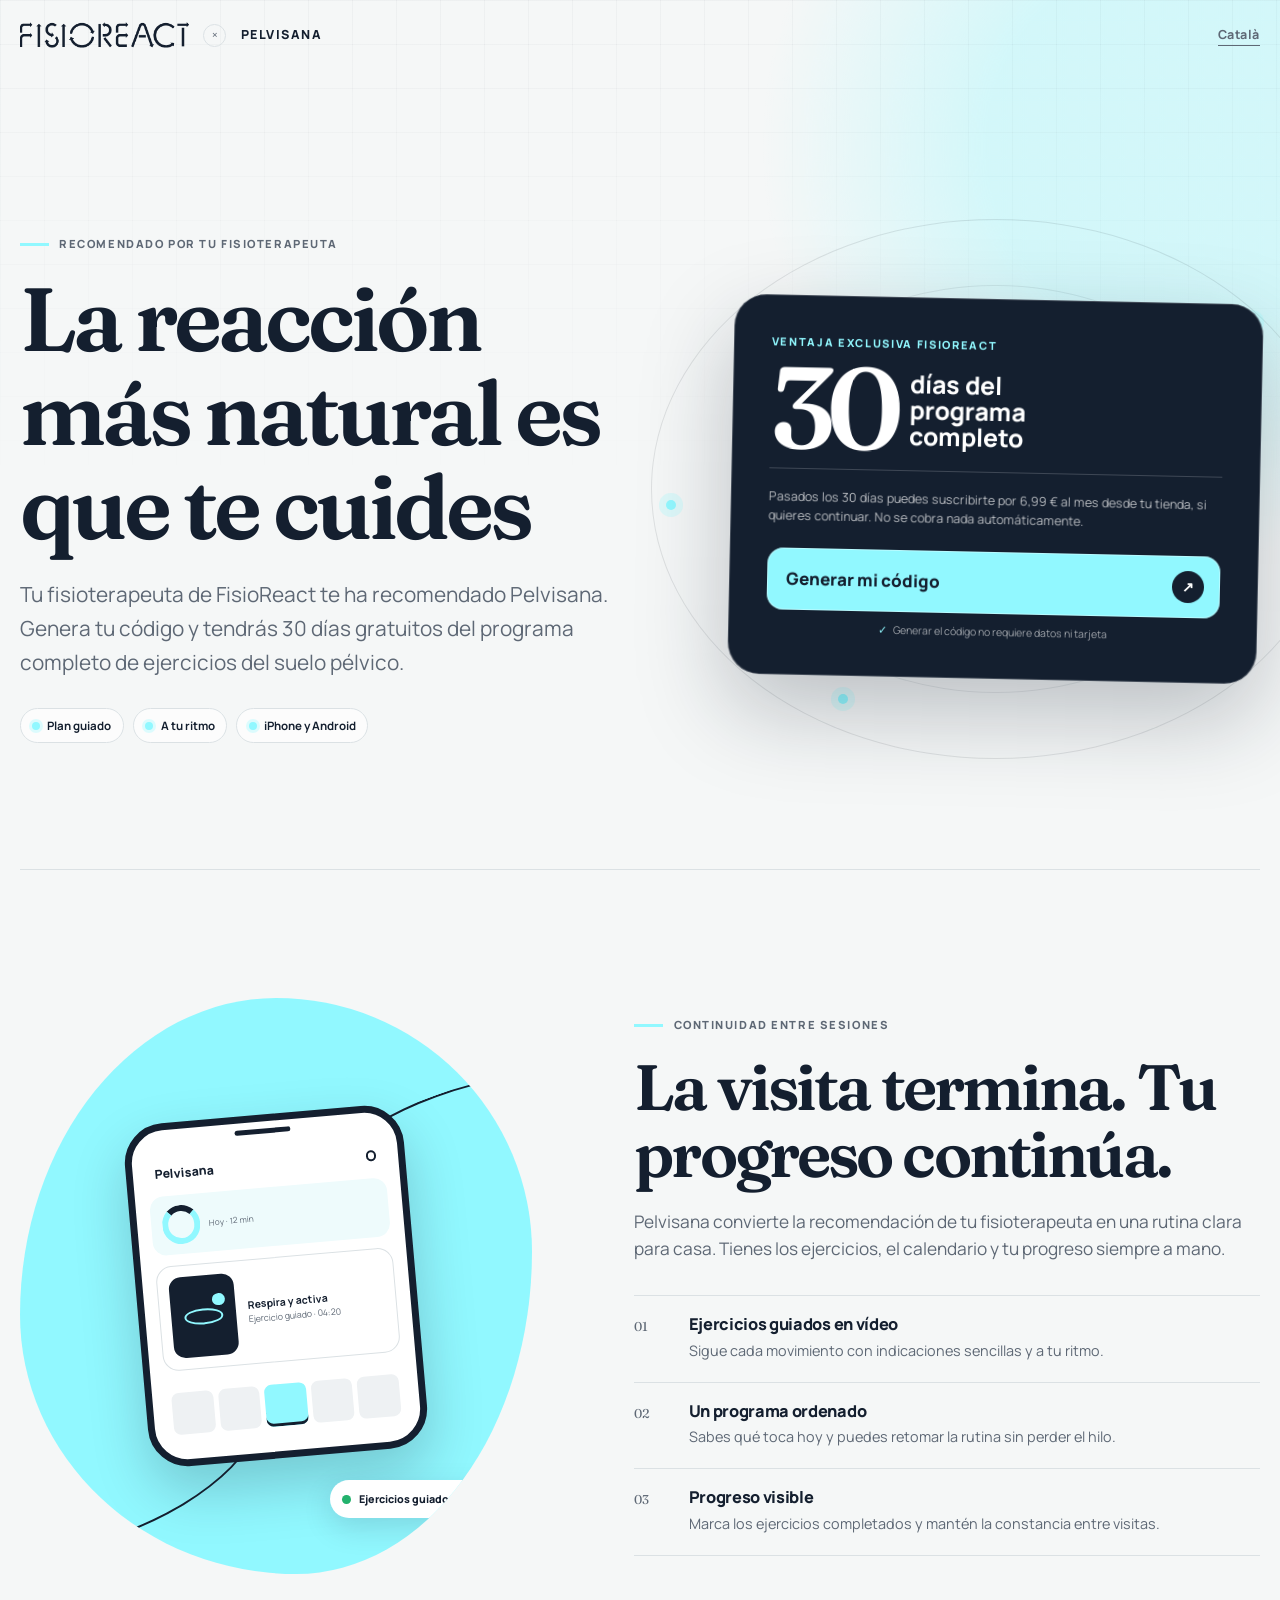
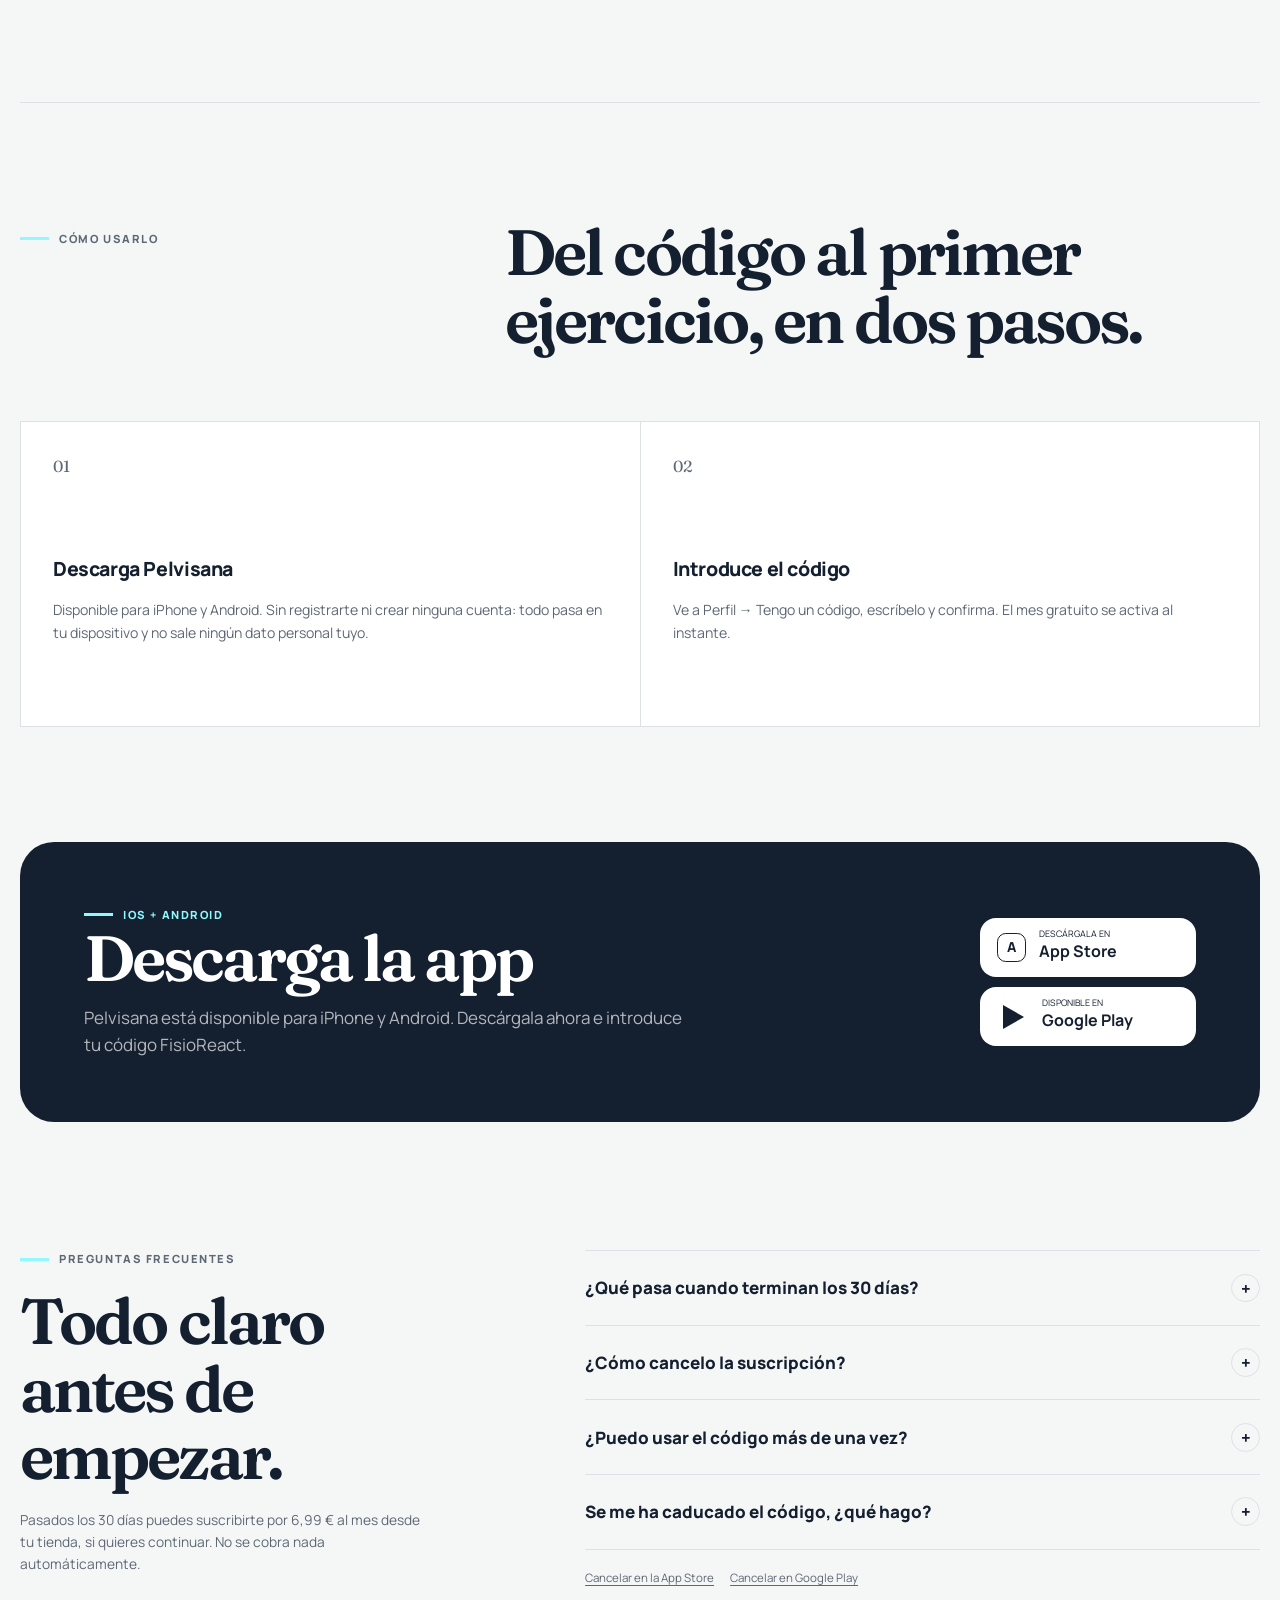
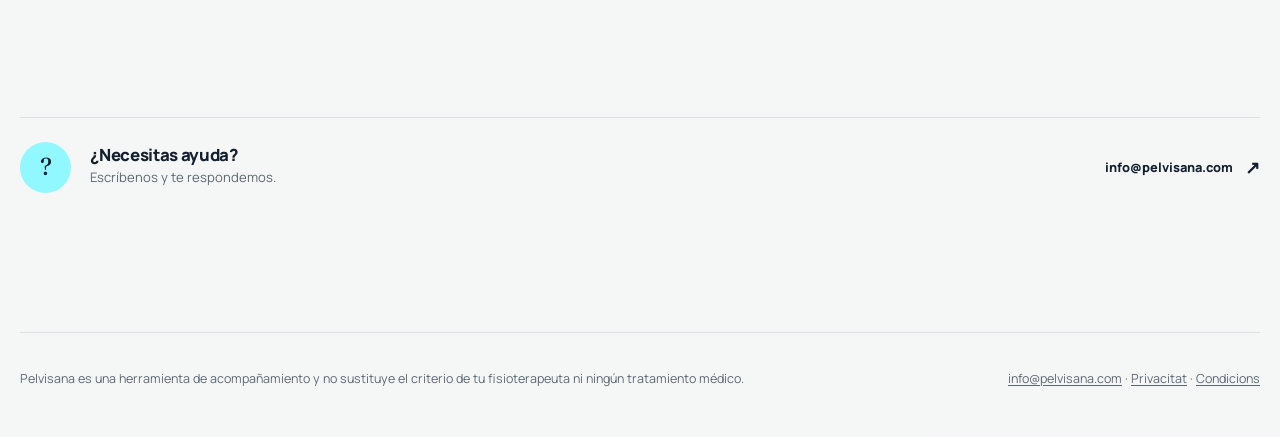
==== commit bf29a710: "deploy: 2026-08-17 16:56:26" ====
--- a/es/index.html
+++ b/es/index.html
@@ -1 +1 @@
-<!DOCTYPE html><html data-critters-container lang=es><head><meta charset=utf-8><meta content="width=device-width,initial-scale=1" name=viewport><title>Pelvisana para pacientes de FisioReact</title><meta content="Genera tu código y estrena Pelvisana con 30 días gratuitos, por recomendación de tu fisioterapeuta." name=description><meta content="noindex, nofollow" name=robots><meta content=light name=color-scheme><meta content=#141f2f name=theme-color><style>:root{--brand:#141f2f;--brand-hover:#111a28;--signal:#91f8ff;--background:#f5f7f7;--surface:#ffffff;--border:#dbe1e4;--text:#141f2f;--muted:#5e6875;--accent:#141f2f;--accent-contrast:#ffffff;--danger:#d90416;--radius:24px}</style><style>@font-face{font-family:Fraunces Variable;font-style:normal;font-display:swap;font-weight:100 900;src:url(/_astro/fraunces-vietnamese-wght-normal.CnvboYUG.woff2) format("woff2-variations");unicode-range:U+0102-0103,U+0110-0111,U+0128-0129,U+0168-0169,U+01A0-01A1,U+01AF-01B0,U+0300-0301,U+0303-0304,U+0308-0309,U+0323,U+0329,U+1EA0-1EF9,U+20AB}@font-face{font-family:Fraunces Variable;font-style:normal;font-display:swap;font-weight:100 900;src:url(/_astro/fraunces-latin-ext-wght-normal.Ca2vKHc0.woff2) format("woff2-variations");unicode-range:U+0100-02BA,U+02BD-02C5,U+02C7-02CC,U+02CE-02D7,U+02DD-02FF,U+0304,U+0308,U+0329,U+1D00-1DBF,U+1E00-1E9F,U+1EF2-1EFF,U+2020,U+20A0-20AB,U+20AD-20C0,U+2113,U+2C60-2C7F,U+A720-A7FF}@font-face{font-family:Fraunces Variable;font-style:normal;font-display:swap;font-weight:100 900;src:url(/_astro/fraunces-latin-wght-normal.ukD16Tqj.woff2) format("woff2-variations");unicode-range:U+0000-00FF,U+0131,U+0152-0153,U+02BB-02BC,U+02C6,U+02DA,U+02DC,U+0304,U+0308,U+0329,U+2000-206F,U+20AC,U+2122,U+2191,U+2193,U+2212,U+2215,U+FEFF,U+FFFD}@font-face{font-family:Manrope Variable;font-style:normal;font-display:swap;font-weight:200 800;src:url([data-uri]) format("woff2-variations");unicode-range:U+0460-052F,U+1C80-1C8A,U+20B4,U+2DE0-2DFF,U+A640-A69F,U+FE2E-FE2F}@font-face{font-family:Manrope Variable;font-style:normal;font-display:swap;font-weight:200 800;src:url(/_astro/manrope-cyrillic-wght-normal.Dvxsihut.woff2) format("woff2-variations");unicode-range:U+0301,U+0400-045F,U+0490-0491,U+04B0-04B1,U+2116}@font-face{font-family:Manrope Variable;font-style:normal;font-display:swap;font-weight:200 800;src:url(/_astro/manrope-greek-wght-normal.DL7QRZyv.woff2) format("woff2-variations");unicode-range:U+0370-0377,U+037A-037F,U+0384-038A,U+038C,U+038E-03A1,U+03A3-03FF}@font-face{font-family:Manrope Variable;font-style:normal;font-display:swap;font-weight:200 800;src:url(/_astro/manrope-vietnamese-wght-normal.usUDDRr7.woff2) format("woff2-variations");unicode-range:U+0102-0103,U+0110-0111,U+0128-0129,U+0168-0169,U+01A0-01A1,U+01AF-01B0,U+0300-0301,U+0303-0304,U+0308-0309,U+0323,U+0329,U+1EA0-1EF9,U+20AB}@font-face{font-family:Manrope Variable;font-style:normal;font-display:swap;font-weight:200 800;src:url(/_astro/manrope-latin-ext-wght-normal.Ch3YOpNY.woff2) format("woff2-variations");unicode-range:U+0100-02BA,U+02BD-02C5,U+02C7-02CC,U+02CE-02D7,U+02DD-02FF,U+0304,U+0308,U+0329,U+1D00-1DBF,U+1E00-1E9F,U+1EF2-1EFF,U+2020,U+20A0-20AB,U+20AD-20C0,U+2113,U+2C60-2C7F,U+A720-A7FF}@font-face{font-family:Manrope Variable;font-style:normal;font-display:swap;font-weight:200 800;src:url(/_astro/manrope-latin-wght-normal.DHIcAJRg.woff2) format("woff2-variations");unicode-range:U+0000-00FF,U+0131,U+0152-0153,U+02BB-02BC,U+02C6,U+02DA,U+02DC,U+0304,U+0308,U+0329,U+2000-206F,U+20AC,U+2122,U+2191,U+2193,U+2212,U+2215,U+FEFF,U+FFFD}:root{--brand:#141f2f;--brand-hover:#0b1421;--signal:#91f8ff;--background:#f5f7f7;--surface:#ffffff;--border:#dbe1e4;--text:#141f2f;--muted:#5e6875;--accent:#141f2f;--accent-contrast:#ffffff;--danger:#b42318;--radius:24px;--font-sans:"Manrope Variable","Avenir Next","Helvetica Neue",sans-serif;--font-display:"Fraunces Variable",Georgia,serif;--shadow:0 24px 70px rgb(20 31 47 / 10%)}*,:after,:before{box-sizing:border-box}html{scroll-behavior:smooth;-webkit-text-size-adjust:100%}body{min-width:320px;margin:0;background:radial-gradient(circle at 92% 4%,color-mix(in srgb,var(--signal) 34%,transparent) 0 12rem,transparent 26rem),var(--background);color:var(--text);font-family:var(--font-sans);font-size:17px;line-height:1.6;-webkit-font-smoothing:antialiased}body:before{position:fixed;inset:0;z-index:-1;background-image:linear-gradient(rgb(20 31 47 / 3%) 1px,transparent 1px),linear-gradient(90deg,rgb(20 31 47 / 3%) 1px,transparent 1px);background-size:44px 44px;content:"";mask-image:linear-gradient(to bottom,black,transparent 55%);pointer-events:none}a{color:inherit}button{font:inherit}a,button{-webkit-tap-highlight-color:transparent}.topbar,footer,main{width:min(100% - 2.5rem,78rem);margin-inline:auto}.topbar{display:flex;align-items:center;justify-content:space-between;gap:1.5rem;padding-block:1.4rem}.brand-lockup{display:flex;align-items:center;gap:.9rem;min-width:0}.brand-lockup img{display:block;width:auto;height:clamp(20px,3vw,26px)}.brand-lockup .collab-mark{display:grid;place-items:center;width:1.45rem;height:1.45rem;border:1px solid var(--border);border-radius:50%;color:var(--muted);font-size:.72rem}.brand-lockup .pelvisana-wordmark{font-size:.78rem;font-weight:800;letter-spacing:.12em;text-transform:uppercase;white-space:nowrap}.lang-link{border-bottom:1px solid currentColor;color:var(--muted);font-size:.78rem;font-weight:750;letter-spacing:.04em;text-decoration:none}main{padding-block:clamp(1rem,3vw,2.5rem) clamp(4rem,9vw,8rem)}h1,h2,h3{margin-top:0;color:var(--text);line-height:1.05;text-wrap:balance}h1,h2{font-family:var(--font-display);font-variation-settings:"SOFT" 50,"WONK" 1;font-weight:620;letter-spacing:-.045em}h3{font-size:1.02rem;font-weight:800;letter-spacing:-.02em}p{margin-top:0}.eyebrow{display:flex;align-items:center;gap:.65rem;margin:0 0 1.2rem;color:var(--muted);font-size:.7rem;font-weight:800;letter-spacing:.14em;text-transform:uppercase}.eyebrow:before{width:1.8rem;height:3px;background:var(--signal);content:""}footer{display:grid;grid-template-columns:1.5fr 1fr;gap:2rem;padding-block:2.25rem 3rem;border-top:1px solid var(--border);color:var(--muted);font-size:.78rem}footer p{margin:0}footer .footer-links{text-align:right}footer a{text-underline-offset:.2em}@media(max-width:700px){.topbar,footer,main{width:min(100% - 1.5rem,78rem)}.topbar{padding-block:1rem}.brand-lockup{gap:.55rem}.brand-lockup .pelvisana-wordmark{font-size:.65rem}footer{grid-template-columns:1fr;gap:1rem}footer .footer-links{text-align:left}}@media(prefers-reduced-motion:reduce){*,:after,:before{scroll-behavior:auto!important;animation:none!important;transition:none!important}}.generator[data-astro-cid-xj4i4xix]{margin-top:1.4rem}.generator[data-astro-cid-xj4i4xix]>button[data-astro-cid-xj4i4xix]{display:flex;align-items:center;justify-content:space-between;gap:1rem;width:100%;padding:.95rem 1rem .95rem 1.2rem;border:0;border-radius:1rem;background:var(--signal);color:var(--brand);font-weight:850;cursor:pointer;box-shadow:inset 0 0 0 1px #ffffff59;transition:background .2s ease,transform .2s ease}.generator[data-astro-cid-xj4i4xix]>button[data-astro-cid-xj4i4xix] i[data-astro-cid-xj4i4xix]{display:grid;place-items:center;width:2rem;height:2rem;border-radius:50%;background:var(--brand);color:#fff;font-size:.9rem;font-style:normal}.generator[data-astro-cid-xj4i4xix]>button[data-astro-cid-xj4i4xix]:hover:not([disabled]){background:#fff;transform:translateY(-2px)}.generator__privacy[data-astro-cid-xj4i4xix]{display:flex;align-items:center;justify-content:center;gap:.4rem;margin:.65rem 0 0;color:#ffffff94;font-size:.66rem}.generator__privacy[data-astro-cid-xj4i4xix] span[data-astro-cid-xj4i4xix]{color:var(--signal)}.result[data-astro-cid-xj4i4xix]{margin-top:1rem;padding:1rem;border:1px solid rgb(255 255 255 / 18%);border-radius:1.1rem;background:#ffffff14;text-align:center}.result__label[data-astro-cid-xj4i4xix]{margin:0 0 .2rem;color:var(--signal);font-size:.65rem;font-weight:800;letter-spacing:.12em;text-transform:uppercase}output[data-astro-cid-xj4i4xix]{display:block;margin-bottom:.7rem;color:#fff;font-family:SFMono-Regular,Consolas,monospace;font-size:clamp(2rem,10vw,3.1rem);font-weight:800;letter-spacing:.12em;line-height:1.2;overflow-wrap:anywhere;user-select:all}#copy[data-astro-cid-xj4i4xix]{padding:.45rem .85rem;border:1px solid rgb(255 255 255 / 28%);border-radius:999px;background:0 0;color:#fff;font-size:.72rem;font-weight:750;cursor:pointer}.result__meta[data-astro-cid-xj4i4xix]{margin:.7rem 0 0;color:#fff9;font-size:.66rem;line-height:1.45}.generator__error[data-astro-cid-xj4i4xix]{margin:.8rem 0 0;padding:.7rem .8rem;border-radius:.8rem;background:#fff1f0;color:#8f1d16;font-size:.76rem;line-height:1.45}.hero[data-astro-cid-bvv4u53t]{display:grid;grid-template-columns:minmax(0,1.08fr) minmax(22rem,.92fr);align-items:center;gap:clamp(2rem,7vw,7rem);min-height:min(760px,calc(100vh - 8rem));padding-block:clamp(2rem,7vw,6.5rem)}.hero__copy[data-astro-cid-bvv4u53t]{position:relative;z-index:1}.hero[data-astro-cid-bvv4u53t] h1[data-astro-cid-bvv4u53t]{max-width:11ch;margin-bottom:1.4rem;font-size:clamp(3.35rem,7vw,6.9rem)}.hero__lead[data-astro-cid-bvv4u53t]{max-width:43rem;margin-bottom:1.8rem;color:var(--muted);font-size:clamp(1.05rem,1.8vw,1.3rem);line-height:1.65}.benefits[data-astro-cid-bvv4u53t]{display:flex;flex-wrap:wrap;gap:.6rem;padding:0;margin:0;list-style:none}.benefits[data-astro-cid-bvv4u53t] li[data-astro-cid-bvv4u53t]{display:flex;align-items:center;gap:.45rem;padding:.45rem .7rem;border:1px solid var(--border);border-radius:999px;background:#ffffffa6;font-size:.72rem;font-weight:700}.benefits[data-astro-cid-bvv4u53t] li[data-astro-cid-bvv4u53t]:before{width:.5rem;height:.5rem;border-radius:50%;background:var(--signal);box-shadow:0 0 0 3px color-mix(in srgb,var(--signal) 30%,transparent);content:""}.hero__offer-wrap[data-astro-cid-bvv4u53t]{position:relative;isolation:isolate}.orbit[data-astro-cid-bvv4u53t]{position:absolute;inset:-5rem;z-index:-1;border:1px solid rgb(20 31 47 / 10%);border-radius:50%;animation:orbit-in 1.2s cubic-bezier(.2,.8,.2,1) both}.orbit[data-astro-cid-bvv4u53t]:after,.orbit[data-astro-cid-bvv4u53t]:before{position:absolute;border:1px solid rgb(20 31 47 / 8%);border-radius:50%;content:""}.orbit[data-astro-cid-bvv4u53t]:before{inset:12%}.orbit[data-astro-cid-bvv4u53t]:after{inset:25%}.orbit[data-astro-cid-bvv4u53t] span[data-astro-cid-bvv4u53t]{position:absolute;width:.65rem;height:.65rem;border-radius:50%;background:var(--signal);box-shadow:0 0 0 7px color-mix(in srgb,var(--signal) 24%,transparent)}.orbit[data-astro-cid-bvv4u53t] span[data-astro-cid-bvv4u53t]:first-child{top:18%;right:12%}.orbit[data-astro-cid-bvv4u53t] span[data-astro-cid-bvv4u53t]:nth-child(2){bottom:10%;left:27%}.orbit[data-astro-cid-bvv4u53t] span[data-astro-cid-bvv4u53t]:nth-child(3){top:52%;left:2%}.hero__offer[data-astro-cid-bvv4u53t]{padding:clamp(1.3rem,3.5vw,2.3rem);border:1px solid rgb(255 255 255 / 20%);border-radius:calc(var(--radius) + 8px);background:var(--brand);color:#fff;box-shadow:0 34px 90px #141f2f42;transform:rotate(1.2deg);animation:card-in .9s .15s cubic-bezier(.2,.8,.2,1) both}.offer__eyebrow[data-astro-cid-bvv4u53t]{margin:0 0 1rem;color:var(--signal);font-size:.69rem;font-weight:800;letter-spacing:.15em;text-transform:uppercase}.offer__headline[data-astro-cid-bvv4u53t]{display:flex;align-items:flex-end;gap:1rem;padding-bottom:1.3rem;border-bottom:1px solid rgb(255 255 255 / 18%)}.offer__headline[data-astro-cid-bvv4u53t] strong[data-astro-cid-bvv4u53t]{font-family:var(--font-display);font-size:clamp(4.8rem,9vw,7.5rem);font-weight:580;letter-spacing:-.08em;line-height:.7}.offer__headline[data-astro-cid-bvv4u53t] span[data-astro-cid-bvv4u53t]{max-width:7ch;font-size:clamp(1.1rem,2.2vw,1.55rem);font-weight:750;line-height:1.05}.offer__fine-print[data-astro-cid-bvv4u53t]{margin:1.1rem 0 0;color:#ffffffb3;font-size:.78rem;line-height:1.55}.continuity[data-astro-cid-bvv4u53t]{display:grid;grid-template-columns:minmax(21rem,.9fr) minmax(0,1.1fr);align-items:center;gap:clamp(3rem,8vw,8rem);padding-block:clamp(5rem,10vw,9rem);border-top:1px solid var(--border)}.continuity__visual[data-astro-cid-bvv4u53t]{position:relative;display:grid;place-items:center;min-height:36rem;border-radius:50% 50% 46% 54%/55% 44% 56% 45%;background:var(--signal);overflow:hidden}.phone[data-astro-cid-bvv4u53t]{position:relative;width:min(63%,17.5rem);padding:.9rem;border:7px solid var(--brand);border-radius:2.5rem;background:#fff;box-shadow:0 25px 55px #141f2f38;transform:rotate(-5deg)}.phone[data-astro-cid-bvv4u53t]:before{position:absolute;top:.45rem;left:50%;width:3.5rem;height:.28rem;border-radius:1rem;background:var(--brand);content:"";transform:translate(-50%)}.phone__top[data-astro-cid-bvv4u53t]{display:flex;align-items:center;justify-content:space-between;padding:1.2rem .45rem .8rem;color:var(--brand);font-size:.77rem;font-weight:850}.phone__top[data-astro-cid-bvv4u53t] i[data-astro-cid-bvv4u53t]{width:.65rem;height:.65rem;border:2px solid var(--brand);border-radius:50%}.phone__progress[data-astro-cid-bvv4u53t]{display:flex;align-items:center;gap:.55rem;padding:.65rem;border-radius:.85rem;background:#eefbfc;color:var(--muted);font-size:.62rem}.phone__progress[data-astro-cid-bvv4u53t] span[data-astro-cid-bvv4u53t]{width:2.4rem;height:2.4rem;border:6px solid var(--signal);border-top-color:var(--brand);border-radius:50%}.phone__exercise[data-astro-cid-bvv4u53t]{display:flex;gap:.75rem;align-items:center;margin:.7rem 0;padding:.65rem;border:1px solid var(--border);border-radius:1rem}.phone__figure[data-astro-cid-bvv4u53t]{display:grid;place-items:center;flex:0 0 4.1rem;height:5.1rem;border-radius:.75rem;background:var(--brand)}.phone__figure[data-astro-cid-bvv4u53t] i[data-astro-cid-bvv4u53t]{position:relative;width:2.4rem;height:1rem;border:2px solid var(--signal);border-radius:50%}.phone__figure[data-astro-cid-bvv4u53t] i[data-astro-cid-bvv4u53t]:after{position:absolute;right:-.3rem;top:-1rem;width:.8rem;height:.8rem;border-radius:50%;background:var(--signal);content:""}.phone__exercise[data-astro-cid-bvv4u53t] p[data-astro-cid-bvv4u53t]{display:grid;gap:.2rem;margin:0;font-size:.65rem;line-height:1.3}.phone__exercise[data-astro-cid-bvv4u53t] span[data-astro-cid-bvv4u53t]{color:var(--muted);font-size:.55rem}.phone__calendar[data-astro-cid-bvv4u53t]{display:grid;grid-template-columns:repeat(5,1fr);gap:.3rem;padding:.7rem .3rem}.phone__calendar[data-astro-cid-bvv4u53t] i[data-astro-cid-bvv4u53t]{aspect-ratio:1;border-radius:.45rem;background:#eef1f3}.phone__calendar[data-astro-cid-bvv4u53t] i[data-astro-cid-bvv4u53t].active{background:var(--signal);box-shadow:inset 0 -3px 0 var(--brand)}.visual-note[data-astro-cid-bvv4u53t]{position:absolute;right:1rem;bottom:3.5rem;display:flex;align-items:center;gap:.5rem;margin:0;padding:.65rem .8rem;border-radius:999px;background:#fff;box-shadow:0 10px 30px #141f2f24;font-size:.67rem;font-weight:800}.visual-note[data-astro-cid-bvv4u53t] span[data-astro-cid-bvv4u53t]{width:.55rem;height:.55rem;border-radius:50%;background:#23b26d}.movement-line[data-astro-cid-bvv4u53t]{position:absolute;width:70%;height:30%;border:2px solid rgb(20 31 47 / 16%);border-color:var(--brand) transparent transparent;border-radius:50%}.movement-line--one[data-astro-cid-bvv4u53t]{top:16%;right:-22%;transform:rotate(-20deg)}.movement-line--two[data-astro-cid-bvv4u53t]{bottom:6%;left:-21%;transform:rotate(160deg)}.continuity__copy[data-astro-cid-bvv4u53t] h2[data-astro-cid-bvv4u53t],.download[data-astro-cid-bvv4u53t] h2[data-astro-cid-bvv4u53t],.faq[data-astro-cid-bvv4u53t] h2[data-astro-cid-bvv4u53t],.section-heading[data-astro-cid-bvv4u53t] h2[data-astro-cid-bvv4u53t]{margin-bottom:1.25rem;font-size:clamp(2.5rem,5vw,4.7rem)}.section-lead[data-astro-cid-bvv4u53t]{max-width:40rem;color:var(--muted);font-size:1.08rem}.feature-list[data-astro-cid-bvv4u53t]{margin-top:2rem;border-top:1px solid var(--border)}.feature-list[data-astro-cid-bvv4u53t] article[data-astro-cid-bvv4u53t]{display:grid;grid-template-columns:2.4rem 1fr;gap:1rem;padding:1.25rem 0;border-bottom:1px solid var(--border)}.feature-list[data-astro-cid-bvv4u53t] article[data-astro-cid-bvv4u53t]>span[data-astro-cid-bvv4u53t]{color:var(--muted);font-family:var(--font-display);font-size:.8rem}.feature-list[data-astro-cid-bvv4u53t] h3[data-astro-cid-bvv4u53t]{margin-bottom:.35rem}.feature-list[data-astro-cid-bvv4u53t] p[data-astro-cid-bvv4u53t]{margin:0;color:var(--muted);font-size:.9rem}.how[data-astro-cid-bvv4u53t]{padding-block:clamp(5rem,9vw,8rem);border-top:1px solid var(--border)}.section-heading[data-astro-cid-bvv4u53t]{display:grid;grid-template-columns:.75fr 1.25fr;align-items:start;gap:2rem;margin-bottom:3rem}.section-heading[data-astro-cid-bvv4u53t] .eyebrow[data-astro-cid-bvv4u53t]{margin-top:.7rem}.steps[data-astro-cid-bvv4u53t]{display:grid;grid-template-columns:repeat(3,1fr);gap:1px;padding:1px;margin:0;background:var(--border);list-style:none}.steps[data-astro-cid-bvv4u53t] li[data-astro-cid-bvv4u53t]{min-height:19rem;padding:clamp(1.3rem,3vw,2rem);background:var(--surface);transition:transform .25s ease,background .25s ease}.steps[data-astro-cid-bvv4u53t] li[data-astro-cid-bvv4u53t]:hover{position:relative;z-index:1;background:var(--signal);transform:translateY(-7px)}.step-number[data-astro-cid-bvv4u53t]{display:block;margin-bottom:5rem;color:var(--muted);font-family:var(--font-display);font-size:1rem}.steps[data-astro-cid-bvv4u53t] h3[data-astro-cid-bvv4u53t]{font-size:1.22rem}.steps[data-astro-cid-bvv4u53t] p[data-astro-cid-bvv4u53t]{margin:0;color:var(--muted);font-size:.88rem}.steps[data-astro-cid-bvv4u53t] li[data-astro-cid-bvv4u53t]:hover .step-number[data-astro-cid-bvv4u53t],.steps[data-astro-cid-bvv4u53t] li[data-astro-cid-bvv4u53t]:hover p[data-astro-cid-bvv4u53t]{color:color-mix(in srgb,var(--brand) 72%,transparent)}.download[data-astro-cid-bvv4u53t]{display:grid;grid-template-columns:1fr auto;align-items:center;gap:3rem;padding:clamp(2rem,5vw,4rem);border-radius:calc(var(--radius) + 10px);background:var(--brand);color:#fff;overflow:hidden}.download[data-astro-cid-bvv4u53t] h2[data-astro-cid-bvv4u53t]{max-width:12ch;margin-bottom:.8rem;color:#fff}.download[data-astro-cid-bvv4u53t] .eyebrow[data-astro-cid-bvv4u53t]{color:var(--signal)}.download[data-astro-cid-bvv4u53t] p[data-astro-cid-bvv4u53t]{max-width:38rem;margin:0;color:#ffffffad}.store-links[data-astro-cid-bvv4u53t]{display:grid;gap:.65rem}.store-link[data-astro-cid-bvv4u53t]{display:flex;align-items:center;gap:.8rem;min-width:13.5rem;padding:.7rem 1rem;border:1px solid rgb(255 255 255 / 20%);border-radius:1rem;background:#fff;color:var(--brand);text-decoration:none;transition:transform .2s ease}.store-link[data-astro-cid-bvv4u53t]:hover{transform:translate(-5px)}.store-link[data-astro-cid-bvv4u53t] span[data-astro-cid-bvv4u53t]:last-child{display:grid}.store-link[data-astro-cid-bvv4u53t] small[data-astro-cid-bvv4u53t]{font-size:.56rem;line-height:1;text-transform:uppercase}.store-link[data-astro-cid-bvv4u53t] strong[data-astro-cid-bvv4u53t]{font-size:1rem}.store-icon[data-astro-cid-bvv4u53t]{display:grid;place-items:center;width:1.8rem;height:1.8rem}.store-icon--apple[data-astro-cid-bvv4u53t]{border:1px solid var(--brand);border-radius:.55rem;font-size:.86rem;font-weight:900}.store-icon--play[data-astro-cid-bvv4u53t]{width:0;height:0;margin-inline:.35rem;border-top:.8rem solid transparent;border-bottom:.8rem solid transparent;border-left:1.35rem solid var(--brand)}.faq[data-astro-cid-bvv4u53t]{display:grid;grid-template-columns:.8fr 1.2fr;gap:clamp(3rem,9vw,9rem);padding-block:clamp(6rem,10vw,9rem)}.faq__intro[data-astro-cid-bvv4u53t]{position:sticky;top:2rem;align-self:start}.faq__intro[data-astro-cid-bvv4u53t] h2[data-astro-cid-bvv4u53t]{max-width:9ch}.faq__intro[data-astro-cid-bvv4u53t]>p[data-astro-cid-bvv4u53t]:last-child{max-width:26rem;color:var(--muted);font-size:.86rem}.faq__items[data-astro-cid-bvv4u53t]{border-top:1px solid var(--border)}details[data-astro-cid-bvv4u53t]{border-bottom:1px solid var(--border)}summary[data-astro-cid-bvv4u53t]{display:flex;align-items:center;justify-content:space-between;gap:1rem;padding:1.4rem 0;cursor:pointer;font-weight:800;list-style:none}summary[data-astro-cid-bvv4u53t]::-webkit-details-marker{display:none}summary[data-astro-cid-bvv4u53t] span[data-astro-cid-bvv4u53t]{display:grid;place-items:center;flex:0 0 1.8rem;height:1.8rem;border:1px solid var(--border);border-radius:50%;transition:transform .2s ease}details[data-astro-cid-bvv4u53t] p[data-astro-cid-bvv4u53t]{max-width:42rem;margin:-.5rem 0 1.4rem;color:var(--muted);font-size:.92rem}.cancel-links[data-astro-cid-bvv4u53t]{display:flex;flex-wrap:wrap;gap:1rem;padding-top:1.2rem}.cancel-links[data-astro-cid-bvv4u53t] a[data-astro-cid-bvv4u53t]{color:var(--muted);font-size:.72rem;text-underline-offset:.2rem}.support[data-astro-cid-bvv4u53t]{display:grid;grid-template-columns:auto 1fr auto;align-items:center;gap:1.2rem;padding:1.5rem 0;border-top:1px solid var(--border)}.support__mark[data-astro-cid-bvv4u53t]{display:grid;place-items:center;width:3.2rem;height:3.2rem;border-radius:50%;background:var(--signal);font-family:var(--font-display);font-size:1.5rem}.support[data-astro-cid-bvv4u53t] h2[data-astro-cid-bvv4u53t]{margin:0 0 .2rem;font-family:var(--font-sans);font-size:1.05rem;font-weight:850;letter-spacing:-.02em}.support[data-astro-cid-bvv4u53t] p[data-astro-cid-bvv4u53t]{margin:0;color:var(--muted);font-size:.82rem}.support[data-astro-cid-bvv4u53t]>a[data-astro-cid-bvv4u53t]{display:flex;align-items:center;gap:.75rem;font-size:.8rem;font-weight:800;text-decoration:none}.support[data-astro-cid-bvv4u53t]>a[data-astro-cid-bvv4u53t] span[data-astro-cid-bvv4u53t]{font-size:1.1rem}@keyframes card-in{0%{opacity:0;transform:translateY(2rem) rotate(4deg)}to{opacity:1;transform:rotate(1.2deg)}}@keyframes orbit-in{0%{opacity:0;transform:scale(.75)}to{opacity:1;transform:scale(1)}}@media(max-width:980px){.hero[data-astro-cid-bvv4u53t]{grid-template-columns:1fr;min-height:auto}.hero__copy[data-astro-cid-bvv4u53t]{max-width:50rem}.hero[data-astro-cid-bvv4u53t] h1[data-astro-cid-bvv4u53t]{max-width:12ch}.hero__offer-wrap[data-astro-cid-bvv4u53t]{width:min(100%,35rem);margin-inline:auto}.continuity[data-astro-cid-bvv4u53t]{grid-template-columns:1fr}.continuity__visual[data-astro-cid-bvv4u53t]{width:min(100%,36rem);margin-inline:auto}.section-heading[data-astro-cid-bvv4u53t]{grid-template-columns:1fr}.section-heading[data-astro-cid-bvv4u53t] .eyebrow[data-astro-cid-bvv4u53t]{margin-top:0}.download[data-astro-cid-bvv4u53t]{grid-template-columns:1fr}.store-links[data-astro-cid-bvv4u53t]{grid-template-columns:repeat(2,minmax(0,1fr))}.faq[data-astro-cid-bvv4u53t]{grid-template-columns:1fr}.faq__intro[data-astro-cid-bvv4u53t]{position:static}.faq__intro[data-astro-cid-bvv4u53t] h2[data-astro-cid-bvv4u53t]{max-width:12ch}}@media(max-width:700px){.hero[data-astro-cid-bvv4u53t]{padding-top:2.3rem}.hero[data-astro-cid-bvv4u53t] h1[data-astro-cid-bvv4u53t]{font-size:clamp(3.15rem,16vw,4.8rem)}.hero__offer[data-astro-cid-bvv4u53t]{transform:none}.orbit[data-astro-cid-bvv4u53t]{inset:-2rem}.offer__headline[data-astro-cid-bvv4u53t] strong[data-astro-cid-bvv4u53t]{font-size:5.5rem}.continuity__visual[data-astro-cid-bvv4u53t]{min-height:30rem}.steps[data-astro-cid-bvv4u53t]{grid-template-columns:1fr}.steps[data-astro-cid-bvv4u53t] li[data-astro-cid-bvv4u53t]{min-height:auto}.step-number[data-astro-cid-bvv4u53t]{margin-bottom:2.5rem}.store-links[data-astro-cid-bvv4u53t]{grid-template-columns:1fr}.store-link[data-astro-cid-bvv4u53t]{min-width:0}.support[data-astro-cid-bvv4u53t]{grid-template-columns:auto 1fr}.support[data-astro-cid-bvv4u53t]>a[data-astro-cid-bvv4u53t]{grid-column:2}.download[data-astro-cid-bvv4u53t]{padding:1.5rem}.faq[data-astro-cid-bvv4u53t]{padding-bottom:5rem}}</style><link href=/_astro/index.bY2s-1t1.css rel=stylesheet media=print onload="this.media=&#34;all&#34;"><noscript><link href=/_astro/index.bY2s-1t1.css rel=stylesheet></noscript><link href=/_astro/index.BlSccthd.css rel=stylesheet media=print onload="this.media=&#34;all&#34;"><noscript><link href=/_astro/index.BlSccthd.css rel=stylesheet></noscript></head><body><header class=topbar><div class=brand-lockup aria-label="FisioReact amb Pelvisana"><img alt=FisioReact height=45 src=/img/fisioreact-logo.png width=292> <span aria-hidden=true class=collab-mark>×</span> <span class=pelvisana-wordmark>Pelvisana</span></div><a href=/ class=lang-link hreflang=ca>Català</a></header><main class=wide><section class=hero aria-labelledby=hero-title data-astro-cid-bvv4u53t><div data-astro-cid-bvv4u53t class=hero__copy><p data-astro-cid-bvv4u53t class=eyebrow>Recomendado por tu fisioterapeuta</p><h1 data-astro-cid-bvv4u53t id=hero-title>La reacción más natural es que te cuides</h1><p data-astro-cid-bvv4u53t class=hero__lead>Tu fisioterapeuta de FisioReact te ha recomendado Pelvisana. Genera tu código y tendrás 30 días gratuitos del programa completo de ejercicios del suelo pélvico.</p><ul aria-label="Continuidad entre sesiones" class=benefits data-astro-cid-bvv4u53t><li data-astro-cid-bvv4u53t>Plan guiado</li><li data-astro-cid-bvv4u53t>A tu ritmo</li><li data-astro-cid-bvv4u53t>iPhone y Android</li></ul></div><div data-astro-cid-bvv4u53t class=hero__offer-wrap><div data-astro-cid-bvv4u53t class=orbit aria-hidden=true><span data-astro-cid-bvv4u53t></span><span data-astro-cid-bvv4u53t></span><span data-astro-cid-bvv4u53t></span></div><article data-astro-cid-bvv4u53t class=hero__offer><p data-astro-cid-bvv4u53t class=offer__eyebrow>Ventaja exclusiva FisioReact</p><div data-astro-cid-bvv4u53t class=offer__headline><strong data-astro-cid-bvv4u53t>30</strong> <span data-astro-cid-bvv4u53t>días del programa completo</span></div><p data-astro-cid-bvv4u53t class=offer__fine-print>Pasados los 30 días puedes suscribirte por 6,99 € al mes desde tu tienda, si quieres continuar. No se cobra nada automáticamente.</p><section class=generator aria-label="Generar mi código" data-astro-cid-xj4i4xix><button data-astro-cid-xj4i4xix data-label="Generar mi código" id=generate type=button data-busy=Generando…><span data-astro-cid-xj4i4xix>Generar mi código</span><i aria-hidden=true data-astro-cid-xj4i4xix>↗</i></button><p class=generator__privacy data-astro-cid-xj4i4xix><span aria-hidden=true data-astro-cid-xj4i4xix>✓</span>Generar el código no requiere datos ni tarjeta</p><div class=result data-astro-cid-xj4i4xix hidden id=result><p class=result__label data-astro-cid-xj4i4xix>Tu código</p><output aria-live=polite data-astro-cid-xj4i4xix id=code></output><button data-astro-cid-xj4i4xix data-label=Copiar id=copy type=button data-done=Copiado>Copiar</button><p class=result__meta data-astro-cid-xj4i4xix id=validity></p><p class=result__meta data-astro-cid-xj4i4xix>Apúntalo antes de cerrar la página. Si lo pierdes, puedes generar otro.</p></div><p class=generator__error data-astro-cid-xj4i4xix id=error hidden role=alert></p></section><script>!function(){const e={daily_limit_reached:"Hoy ya se han generado todos los códigos disponibles. Inténtalo mañana o habla con tu fisioterapeuta.",ip_limit_reached:"Has generado demasiados códigos desde esta conexión. Inténtalo mañana.",uid_limit_reached:"Tu cuenta ya ha generado demasiados códigos hoy. Inténtalo mañana.",inventory_exhausted:"Ahora mismo no quedan códigos disponibles. Avisa a tu fisioterapeuta y lo resolvemos enseguida.",issuance_disabled:"Esta campaña no permite generar códigos desde la web.",inactive:"La campaña todavía no está activa. Inténtalo más tarde.",not_started:"La campaña todavía no ha empezado.",expired:"Esta campaña ya ha finalizado.",network:"No hemos podido conectar. Comprueba la conexión e inténtalo de nuevo.",unknown:"Algo no ha ido bien. Inténtalo de nuevo en un momento."};!function(){const t=document.getElementById("generate"),n=document.getElementById("result"),a=document.getElementById("code"),o=document.getElementById("validity"),d=document.getElementById("error"),i=document.getElementById("copy");if(!(t&&n&&a&&o&&d&&i))return;const s=t=>{d.textContent=e[t]||e.unknown,d.hidden=!1};t.addEventListener("click",async()=>{d.hidden=!0,t.disabled=!0,t.setAttribute("aria-busy","true");const e=t.querySelector("span");e&&(e.textContent=t.dataset.busy);try{const e=await fetch("https://us-central1-pelvisana-f9e68.cloudfunctions.net/issuePartnerCode",{method:"POST",headers:{"Content-Type":"application/json"},body:JSON.stringify({data:{campaignId:"fisioreact-2026"}})}),d=await e.json().catch(()=>null);if(!e.ok||!d||d.error)return void s(d?.error?.details?.reason??"unknown");const i=d.result?.code;if(!i)return void s("unknown");a.textContent=i;const r=d.result?.expiresAt;if(r){const e=new Date(r).toLocaleDateString("es",{day:"numeric",month:"long",year:"numeric"});o.textContent="Válido hasta el %s".replace("%s",e),o.hidden=!1}else o.hidden=!0;n.hidden=!1,t.hidden=!0}catch{s("network")}finally{t.disabled=!1,t.removeAttribute("aria-busy"),e&&(e.textContent=t.dataset.label)}}),i.addEventListener("click",async()=>{try{await navigator.clipboard.writeText(a.textContent||""),i.textContent=i.dataset.done,setTimeout(()=>{i.textContent=i.dataset.label},2e3)}catch{}})}()}()</script></article></div></section><section class=continuity aria-labelledby=continuity-title data-astro-cid-bvv4u53t><div data-astro-cid-bvv4u53t class=continuity__visual aria-hidden=true><div data-astro-cid-bvv4u53t class="movement-line movement-line--one"></div><div data-astro-cid-bvv4u53t class="movement-line movement-line--two"></div><div data-astro-cid-bvv4u53t class=phone><div data-astro-cid-bvv4u53t class=phone__top><span data-astro-cid-bvv4u53t>Pelvisana</span><i data-astro-cid-bvv4u53t></i></div><div data-astro-cid-bvv4u53t class=phone__progress><span data-astro-cid-bvv4u53t></span><small data-astro-cid-bvv4u53t>Hoy · 12 min</small></div><div data-astro-cid-bvv4u53t class=phone__exercise><div data-astro-cid-bvv4u53t class=phone__figure><i data-astro-cid-bvv4u53t></i></div><p data-astro-cid-bvv4u53t><strong data-astro-cid-bvv4u53t>Respira y activa</strong><span data-astro-cid-bvv4u53t>Ejercicio guiado · 04:20</span></p></div><div data-astro-cid-bvv4u53t class=phone__calendar><i data-astro-cid-bvv4u53t></i><i data-astro-cid-bvv4u53t></i><i data-astro-cid-bvv4u53t class=active></i><i data-astro-cid-bvv4u53t></i><i data-astro-cid-bvv4u53t></i></div></div><p data-astro-cid-bvv4u53t class=visual-note><span data-astro-cid-bvv4u53t></span>Ejercicios guiados en vídeo</p></div><div data-astro-cid-bvv4u53t class=continuity__copy><p data-astro-cid-bvv4u53t class=eyebrow>Continuidad entre sesiones</p><h2 data-astro-cid-bvv4u53t id=continuity-title>La visita termina. Tu progreso continúa.</h2><p data-astro-cid-bvv4u53t class=section-lead>Pelvisana convierte la recomendación de tu fisioterapeuta en una rutina clara para casa. Tienes los ejercicios, el calendario y tu progreso siempre a mano.</p><div data-astro-cid-bvv4u53t class=feature-list><article data-astro-cid-bvv4u53t><span data-astro-cid-bvv4u53t aria-hidden=true>01</span><div data-astro-cid-bvv4u53t><h3 data-astro-cid-bvv4u53t>Ejercicios guiados en vídeo</h3><p data-astro-cid-bvv4u53t>Sigue cada movimiento con indicaciones sencillas y a tu ritmo.</p></div></article><article data-astro-cid-bvv4u53t><span data-astro-cid-bvv4u53t aria-hidden=true>02</span><div data-astro-cid-bvv4u53t><h3 data-astro-cid-bvv4u53t>Un programa ordenado</h3><p data-astro-cid-bvv4u53t>Sabes qué toca hoy y puedes retomar la rutina sin perder el hilo.</p></div></article><article data-astro-cid-bvv4u53t><span data-astro-cid-bvv4u53t aria-hidden=true>03</span><div data-astro-cid-bvv4u53t><h3 data-astro-cid-bvv4u53t>Progreso visible</h3><p data-astro-cid-bvv4u53t>Marca los ejercicios completados y mantén la constancia entre visitas.</p></div></article></div></div></section><section class=how aria-labelledby=steps-title data-astro-cid-bvv4u53t><div data-astro-cid-bvv4u53t class=section-heading><p data-astro-cid-bvv4u53t class=eyebrow>Cómo usarlo</p><h2 data-astro-cid-bvv4u53t id=steps-title>Del código al primer ejercicio, en tres pasos.</h2></div><ol class=steps data-astro-cid-bvv4u53t><li data-astro-cid-bvv4u53t><span data-astro-cid-bvv4u53t aria-hidden=true class=step-number>01</span><div data-astro-cid-bvv4u53t><h3 data-astro-cid-bvv4u53t>Descarga Pelvisana</h3><p data-astro-cid-bvv4u53t>Disponible para iPhone y Android. La app complementa las indicaciones de tu fisioterapeuta.</p></div></li><li data-astro-cid-bvv4u53t><span data-astro-cid-bvv4u53t aria-hidden=true class=step-number>02</span><div data-astro-cid-bvv4u53t><h3 data-astro-cid-bvv4u53t>Crea tu cuenta</h3><p data-astro-cid-bvv4u53t>Con tu correo electrónico. Solo te pediremos lo mínimo para guardar tu progreso.</p></div></li><li data-astro-cid-bvv4u53t><span data-astro-cid-bvv4u53t aria-hidden=true class=step-number>03</span><div data-astro-cid-bvv4u53t><h3 data-astro-cid-bvv4u53t>Introduce el código</h3><p data-astro-cid-bvv4u53t>Ve a Perfil → Tengo un código, escríbelo y confirma. El mes gratuito se activa al instante.</p></div></li></ol></section><section class=download aria-labelledby=download-title data-astro-cid-bvv4u53t><div data-astro-cid-bvv4u53t><p data-astro-cid-bvv4u53t class=eyebrow>iOS + Android</p><h2 data-astro-cid-bvv4u53t id=download-title>Descarga la app</h2><p data-astro-cid-bvv4u53t>Pelvisana está disponible para iPhone y Android. Descárgala ahora e introduce tu código FisioReact.</p></div><div data-astro-cid-bvv4u53t class=store-links><a href=https://apps.apple.com/app/id6477601662 data-astro-cid-bvv4u53t rel=noopener class=store-link><span data-astro-cid-bvv4u53t aria-hidden=true class="store-icon store-icon--apple">A</span> <span data-astro-cid-bvv4u53t><small data-astro-cid-bvv4u53t>Descárgala en</small><strong data-astro-cid-bvv4u53t>App Store</strong></span> </a><a href="https://play.google.com/store/apps/details?id=com.alarno.pelvisana" data-astro-cid-bvv4u53t rel=noopener class=store-link><span data-astro-cid-bvv4u53t aria-hidden=true class="store-icon store-icon--play"></span> <span data-astro-cid-bvv4u53t><small data-astro-cid-bvv4u53t>Disponible en</small><strong data-astro-cid-bvv4u53t>Google Play</strong></span></a></div></section><section class=faq aria-labelledby=faq-title data-astro-cid-bvv4u53t><div data-astro-cid-bvv4u53t class=faq__intro><p data-astro-cid-bvv4u53t class=eyebrow>Preguntas frecuentes</p><h2 data-astro-cid-bvv4u53t id=faq-title>Todo claro antes de empezar.</h2><p data-astro-cid-bvv4u53t>Pasados los 30 días puedes suscribirte por 6,99 € al mes desde tu tienda, si quieres continuar. No se cobra nada automáticamente.</p></div><div data-astro-cid-bvv4u53t class=faq__items><details data-astro-cid-bvv4u53t><summary data-astro-cid-bvv4u53t>¿Qué pasa cuando terminan los 30 días? <span data-astro-cid-bvv4u53t aria-hidden=true>+</span></summary><p data-astro-cid-bvv4u53t>Nada automático. Para activar el código no te pedimos ninguna tarjeta, así que no se te puede cobrar nada sin que lo decidas tú. Cuando terminan los 30 días, la app te propone suscribirte por 6,99 € al mes desde tu tienda y tú eliges si continúas.</p></details><details data-astro-cid-bvv4u53t><summary data-astro-cid-bvv4u53t>¿Cómo cancelo la suscripción? <span data-astro-cid-bvv4u53t aria-hidden=true>+</span></summary><p data-astro-cid-bvv4u53t>Durante los 30 días gratuitos no hay nada que cancelar, porque no hay ninguna suscripción activa. Si más adelante decides suscribirte, puedes cancelarla cuando quieras desde tu tienda: tienes los enlaces directos justo aquí debajo.</p></details><details data-astro-cid-bvv4u53t><summary data-astro-cid-bvv4u53t>¿Puedo usar el código más de una vez? <span data-astro-cid-bvv4u53t aria-hidden=true>+</span></summary><p data-astro-cid-bvv4u53t>No. Cada código sirve para una sola cuenta. Si hay alguna incidencia, pide un código nuevo en esta página o contacta con nosotros.</p></details><details data-astro-cid-bvv4u53t><summary data-astro-cid-bvv4u53t>Se me ha caducado el código, ¿qué hago? <span data-astro-cid-bvv4u53t aria-hidden=true>+</span></summary><p data-astro-cid-bvv4u53t>Genera uno nuevo en esta misma página. Los códigos caducan a las dos semanas por seguridad.</p></details><div data-astro-cid-bvv4u53t class=cancel-links><a href=https://apps.apple.com/account/subscriptions data-astro-cid-bvv4u53t rel=noopener>Cancelar en la App Store</a> <a href=https://play.google.com/store/account/subscriptions data-astro-cid-bvv4u53t rel=noopener>Cancelar en Google Play</a></div></div></section><section class=support aria-labelledby=support-title data-astro-cid-bvv4u53t><div data-astro-cid-bvv4u53t class=support__mark aria-hidden=true>?</div><div data-astro-cid-bvv4u53t><h2 data-astro-cid-bvv4u53t id=support-title>¿Necesitas ayuda?</h2><p data-astro-cid-bvv4u53t>Escríbenos y te respondemos.</p></div><a href=mailto:info@pelvisana.com data-astro-cid-bvv4u53t>info@pelvisana.com<span data-astro-cid-bvv4u53t aria-hidden=true>↗</span></a></section></main><footer><p>Pelvisana es una herramienta de acompañamiento y no sustituye el criterio de tu fisioterapeuta ni ningún tratamiento médico.</p><p class=footer-links><a href=mailto:info@pelvisana.com>info@pelvisana.com</a> · <a href=https://www.pelvisana.com/privacy/ >Privacitat</a> · <a href=https://www.pelvisana.com/terms/ >Condicions</a></p></footer></body></html>+<!DOCTYPE html><html data-critters-container lang=es><head><meta charset=utf-8><meta content="width=device-width,initial-scale=1" name=viewport><title>Pelvisana para pacientes de FisioReact</title><meta content="Genera tu código y estrena Pelvisana con 30 días gratuitos, por recomendación de tu fisioterapeuta." name=description><meta content="noindex, nofollow" name=robots><meta content=light name=color-scheme><meta content=#141f2f name=theme-color><style>:root{--brand:#141f2f;--brand-hover:#111a28;--signal:#91f8ff;--background:#f5f7f7;--surface:#ffffff;--border:#dbe1e4;--text:#141f2f;--muted:#5e6875;--accent:#141f2f;--accent-contrast:#ffffff;--danger:#d90416;--radius:24px}</style><style>@font-face{font-family:Fraunces Variable;font-style:normal;font-display:swap;font-weight:100 900;src:url(/_astro/fraunces-vietnamese-wght-normal.CnvboYUG.woff2) format("woff2-variations");unicode-range:U+0102-0103,U+0110-0111,U+0128-0129,U+0168-0169,U+01A0-01A1,U+01AF-01B0,U+0300-0301,U+0303-0304,U+0308-0309,U+0323,U+0329,U+1EA0-1EF9,U+20AB}@font-face{font-family:Fraunces Variable;font-style:normal;font-display:swap;font-weight:100 900;src:url(/_astro/fraunces-latin-ext-wght-normal.Ca2vKHc0.woff2) format("woff2-variations");unicode-range:U+0100-02BA,U+02BD-02C5,U+02C7-02CC,U+02CE-02D7,U+02DD-02FF,U+0304,U+0308,U+0329,U+1D00-1DBF,U+1E00-1E9F,U+1EF2-1EFF,U+2020,U+20A0-20AB,U+20AD-20C0,U+2113,U+2C60-2C7F,U+A720-A7FF}@font-face{font-family:Fraunces Variable;font-style:normal;font-display:swap;font-weight:100 900;src:url(/_astro/fraunces-latin-wght-normal.ukD16Tqj.woff2) format("woff2-variations");unicode-range:U+0000-00FF,U+0131,U+0152-0153,U+02BB-02BC,U+02C6,U+02DA,U+02DC,U+0304,U+0308,U+0329,U+2000-206F,U+20AC,U+2122,U+2191,U+2193,U+2212,U+2215,U+FEFF,U+FFFD}@font-face{font-family:Manrope Variable;font-style:normal;font-display:swap;font-weight:200 800;src:url([data-uri]) format("woff2-variations");unicode-range:U+0460-052F,U+1C80-1C8A,U+20B4,U+2DE0-2DFF,U+A640-A69F,U+FE2E-FE2F}@font-face{font-family:Manrope Variable;font-style:normal;font-display:swap;font-weight:200 800;src:url(/_astro/manrope-cyrillic-wght-normal.Dvxsihut.woff2) format("woff2-variations");unicode-range:U+0301,U+0400-045F,U+0490-0491,U+04B0-04B1,U+2116}@font-face{font-family:Manrope Variable;font-style:normal;font-display:swap;font-weight:200 800;src:url(/_astro/manrope-greek-wght-normal.DL7QRZyv.woff2) format("woff2-variations");unicode-range:U+0370-0377,U+037A-037F,U+0384-038A,U+038C,U+038E-03A1,U+03A3-03FF}@font-face{font-family:Manrope Variable;font-style:normal;font-display:swap;font-weight:200 800;src:url(/_astro/manrope-vietnamese-wght-normal.usUDDRr7.woff2) format("woff2-variations");unicode-range:U+0102-0103,U+0110-0111,U+0128-0129,U+0168-0169,U+01A0-01A1,U+01AF-01B0,U+0300-0301,U+0303-0304,U+0308-0309,U+0323,U+0329,U+1EA0-1EF9,U+20AB}@font-face{font-family:Manrope Variable;font-style:normal;font-display:swap;font-weight:200 800;src:url(/_astro/manrope-latin-ext-wght-normal.Ch3YOpNY.woff2) format("woff2-variations");unicode-range:U+0100-02BA,U+02BD-02C5,U+02C7-02CC,U+02CE-02D7,U+02DD-02FF,U+0304,U+0308,U+0329,U+1D00-1DBF,U+1E00-1E9F,U+1EF2-1EFF,U+2020,U+20A0-20AB,U+20AD-20C0,U+2113,U+2C60-2C7F,U+A720-A7FF}@font-face{font-family:Manrope Variable;font-style:normal;font-display:swap;font-weight:200 800;src:url(/_astro/manrope-latin-wght-normal.DHIcAJRg.woff2) format("woff2-variations");unicode-range:U+0000-00FF,U+0131,U+0152-0153,U+02BB-02BC,U+02C6,U+02DA,U+02DC,U+0304,U+0308,U+0329,U+2000-206F,U+20AC,U+2122,U+2191,U+2193,U+2212,U+2215,U+FEFF,U+FFFD}:root{--brand:#141f2f;--brand-hover:#0b1421;--signal:#91f8ff;--background:#f5f7f7;--surface:#ffffff;--border:#dbe1e4;--text:#141f2f;--muted:#5e6875;--accent:#141f2f;--accent-contrast:#ffffff;--danger:#b42318;--radius:24px;--font-sans:"Manrope Variable","Avenir Next","Helvetica Neue",sans-serif;--font-display:"Fraunces Variable",Georgia,serif;--shadow:0 24px 70px rgb(20 31 47 / 10%)}*,:after,:before{box-sizing:border-box}html{scroll-behavior:smooth;-webkit-text-size-adjust:100%}body{min-width:320px;margin:0;background:radial-gradient(circle at 92% 4%,color-mix(in srgb,var(--signal) 34%,transparent) 0 12rem,transparent 26rem),var(--background);color:var(--text);font-family:var(--font-sans);font-size:17px;line-height:1.6;-webkit-font-smoothing:antialiased}body:before{position:fixed;inset:0;z-index:-1;background-image:linear-gradient(rgb(20 31 47 / 3%) 1px,transparent 1px),linear-gradient(90deg,rgb(20 31 47 / 3%) 1px,transparent 1px);background-size:44px 44px;content:"";mask-image:linear-gradient(to bottom,black,transparent 55%);pointer-events:none}a{color:inherit}button{font:inherit}a,button{-webkit-tap-highlight-color:transparent}.topbar,footer,main{width:min(100% - 2.5rem,78rem);margin-inline:auto}.topbar{display:flex;align-items:center;justify-content:space-between;gap:1.5rem;padding-block:1.4rem}.brand-lockup{display:flex;align-items:center;gap:.9rem;min-width:0}.brand-lockup img{display:block;width:auto;height:clamp(20px,3vw,26px)}.brand-lockup .collab-mark{display:grid;place-items:center;width:1.45rem;height:1.45rem;border:1px solid var(--border);border-radius:50%;color:var(--muted);font-size:.72rem}.brand-lockup .pelvisana-wordmark{font-size:.78rem;font-weight:800;letter-spacing:.12em;text-transform:uppercase;white-space:nowrap}.lang-link{border-bottom:1px solid currentColor;color:var(--muted);font-size:.78rem;font-weight:750;letter-spacing:.04em;text-decoration:none}main{padding-block:clamp(1rem,3vw,2.5rem) clamp(4rem,9vw,8rem)}h1,h2,h3{margin-top:0;color:var(--text);line-height:1.05;text-wrap:balance}h1,h2{font-family:var(--font-display);font-variation-settings:"SOFT" 50,"WONK" 1;font-weight:620;letter-spacing:-.045em}h3{font-size:1.02rem;font-weight:800;letter-spacing:-.02em}p{margin-top:0}.eyebrow{display:flex;align-items:center;gap:.65rem;margin:0 0 1.2rem;color:var(--muted);font-size:.7rem;font-weight:800;letter-spacing:.14em;text-transform:uppercase}.eyebrow:before{width:1.8rem;height:3px;background:var(--signal);content:""}footer{display:grid;grid-template-columns:1.5fr 1fr;gap:2rem;padding-block:2.25rem 3rem;border-top:1px solid var(--border);color:var(--muted);font-size:.78rem}footer p{margin:0}footer .footer-links{text-align:right}footer a{text-underline-offset:.2em}@media(max-width:700px){.topbar,footer,main{width:min(100% - 1.5rem,78rem)}.topbar{padding-block:1rem}.brand-lockup{gap:.55rem}.brand-lockup .pelvisana-wordmark{font-size:.65rem}footer{grid-template-columns:1fr;gap:1rem}footer .footer-links{text-align:left}}@media(prefers-reduced-motion:reduce){*,:after,:before{scroll-behavior:auto!important;animation:none!important;transition:none!important}}.generator[data-astro-cid-xj4i4xix]{margin-top:1.4rem}.generator[data-astro-cid-xj4i4xix]>button[data-astro-cid-xj4i4xix]{display:flex;align-items:center;justify-content:space-between;gap:1rem;width:100%;padding:.95rem 1rem .95rem 1.2rem;border:0;border-radius:1rem;background:var(--signal);color:var(--brand);font-weight:850;cursor:pointer;box-shadow:inset 0 0 0 1px #ffffff59;transition:background .2s ease,transform .2s ease}.generator[data-astro-cid-xj4i4xix]>button[data-astro-cid-xj4i4xix] i[data-astro-cid-xj4i4xix]{display:grid;place-items:center;width:2rem;height:2rem;border-radius:50%;background:var(--brand);color:#fff;font-size:.9rem;font-style:normal}.generator[data-astro-cid-xj4i4xix]>button[data-astro-cid-xj4i4xix]:hover:not([disabled]){background:#fff;transform:translateY(-2px)}.generator__privacy[data-astro-cid-xj4i4xix]{display:flex;align-items:center;justify-content:center;gap:.4rem;margin:.65rem 0 0;color:#ffffff94;font-size:.66rem}.generator__privacy[data-astro-cid-xj4i4xix] span[data-astro-cid-xj4i4xix]{color:var(--signal)}.result[data-astro-cid-xj4i4xix]{margin-top:1rem;padding:1rem;border:1px solid rgb(255 255 255 / 18%);border-radius:1.1rem;background:#ffffff14;text-align:center}.result__label[data-astro-cid-xj4i4xix]{margin:0 0 .2rem;color:var(--signal);font-size:.65rem;font-weight:800;letter-spacing:.12em;text-transform:uppercase}output[data-astro-cid-xj4i4xix]{display:block;margin-bottom:.7rem;color:#fff;font-family:SFMono-Regular,Consolas,monospace;font-size:clamp(2rem,10vw,3.1rem);font-weight:800;letter-spacing:.12em;line-height:1.2;overflow-wrap:anywhere;user-select:all}#copy[data-astro-cid-xj4i4xix]{padding:.45rem .85rem;border:1px solid rgb(255 255 255 / 28%);border-radius:999px;background:0 0;color:#fff;font-size:.72rem;font-weight:750;cursor:pointer}.result__meta[data-astro-cid-xj4i4xix]{margin:.7rem 0 0;color:#fff9;font-size:.66rem;line-height:1.45}.generator__error[data-astro-cid-xj4i4xix]{margin:.8rem 0 0;padding:.7rem .8rem;border-radius:.8rem;background:#fff1f0;color:#8f1d16;font-size:.76rem;line-height:1.45}.hero[data-astro-cid-bvv4u53t]{display:grid;grid-template-columns:minmax(0,1.08fr) minmax(22rem,.92fr);align-items:center;gap:clamp(2rem,7vw,7rem);min-height:min(760px,calc(100vh - 8rem));padding-block:clamp(2rem,7vw,6.5rem)}.hero__copy[data-astro-cid-bvv4u53t]{position:relative;z-index:1}.hero[data-astro-cid-bvv4u53t] h1[data-astro-cid-bvv4u53t]{max-width:11ch;margin-bottom:1.4rem;font-size:clamp(3.35rem,7vw,6.9rem)}.hero__lead[data-astro-cid-bvv4u53t]{max-width:43rem;margin-bottom:1.8rem;color:var(--muted);font-size:clamp(1.05rem,1.8vw,1.3rem);line-height:1.65}.benefits[data-astro-cid-bvv4u53t]{display:flex;flex-wrap:wrap;gap:.6rem;padding:0;margin:0;list-style:none}.benefits[data-astro-cid-bvv4u53t] li[data-astro-cid-bvv4u53t]{display:flex;align-items:center;gap:.45rem;padding:.45rem .7rem;border:1px solid var(--border);border-radius:999px;background:#ffffffa6;font-size:.72rem;font-weight:700}.benefits[data-astro-cid-bvv4u53t] li[data-astro-cid-bvv4u53t]:before{width:.5rem;height:.5rem;border-radius:50%;background:var(--signal);box-shadow:0 0 0 3px color-mix(in srgb,var(--signal) 30%,transparent);content:""}.hero__offer-wrap[data-astro-cid-bvv4u53t]{position:relative;isolation:isolate}.orbit[data-astro-cid-bvv4u53t]{position:absolute;inset:-5rem;z-index:-1;border:1px solid rgb(20 31 47 / 10%);border-radius:50%;animation:orbit-in 1.2s cubic-bezier(.2,.8,.2,1) both}.orbit[data-astro-cid-bvv4u53t]:after,.orbit[data-astro-cid-bvv4u53t]:before{position:absolute;border:1px solid rgb(20 31 47 / 8%);border-radius:50%;content:""}.orbit[data-astro-cid-bvv4u53t]:before{inset:12%}.orbit[data-astro-cid-bvv4u53t]:after{inset:25%}.orbit[data-astro-cid-bvv4u53t] span[data-astro-cid-bvv4u53t]{position:absolute;width:.65rem;height:.65rem;border-radius:50%;background:var(--signal);box-shadow:0 0 0 7px color-mix(in srgb,var(--signal) 24%,transparent)}.orbit[data-astro-cid-bvv4u53t] span[data-astro-cid-bvv4u53t]:first-child{top:18%;right:12%}.orbit[data-astro-cid-bvv4u53t] span[data-astro-cid-bvv4u53t]:nth-child(2){bottom:10%;left:27%}.orbit[data-astro-cid-bvv4u53t] span[data-astro-cid-bvv4u53t]:nth-child(3){top:52%;left:2%}.hero__offer[data-astro-cid-bvv4u53t]{padding:clamp(1.3rem,3.5vw,2.3rem);border:1px solid rgb(255 255 255 / 20%);border-radius:calc(var(--radius) + 8px);background:var(--brand);color:#fff;box-shadow:0 34px 90px #141f2f42;transform:rotate(1.2deg);animation:card-in .9s .15s cubic-bezier(.2,.8,.2,1) both}.offer__eyebrow[data-astro-cid-bvv4u53t]{margin:0 0 1rem;color:var(--signal);font-size:.69rem;font-weight:800;letter-spacing:.15em;text-transform:uppercase}.offer__headline[data-astro-cid-bvv4u53t]{display:flex;align-items:flex-end;gap:1rem;padding-bottom:1.3rem;border-bottom:1px solid rgb(255 255 255 / 18%)}.offer__headline[data-astro-cid-bvv4u53t] strong[data-astro-cid-bvv4u53t]{font-family:var(--font-display);font-size:clamp(4.8rem,9vw,7.5rem);font-weight:580;letter-spacing:-.08em;line-height:.7}.offer__headline[data-astro-cid-bvv4u53t] span[data-astro-cid-bvv4u53t]{max-width:7ch;font-size:clamp(1.1rem,2.2vw,1.55rem);font-weight:750;line-height:1.05}.offer__fine-print[data-astro-cid-bvv4u53t]{margin:1.1rem 0 0;color:#ffffffb3;font-size:.78rem;line-height:1.55}.continuity[data-astro-cid-bvv4u53t]{display:grid;grid-template-columns:minmax(21rem,.9fr) minmax(0,1.1fr);align-items:center;gap:clamp(3rem,8vw,8rem);padding-block:clamp(5rem,10vw,9rem);border-top:1px solid var(--border)}.continuity__visual[data-astro-cid-bvv4u53t]{position:relative;display:grid;place-items:center;min-height:36rem;border-radius:50% 50% 46% 54%/55% 44% 56% 45%;background:var(--signal);overflow:hidden}.phone[data-astro-cid-bvv4u53t]{position:relative;width:min(63%,17.5rem);padding:.9rem;border:7px solid var(--brand);border-radius:2.5rem;background:#fff;box-shadow:0 25px 55px #141f2f38;transform:rotate(-5deg)}.phone[data-astro-cid-bvv4u53t]:before{position:absolute;top:.45rem;left:50%;width:3.5rem;height:.28rem;border-radius:1rem;background:var(--brand);content:"";transform:translate(-50%)}.phone__top[data-astro-cid-bvv4u53t]{display:flex;align-items:center;justify-content:space-between;padding:1.2rem .45rem .8rem;color:var(--brand);font-size:.77rem;font-weight:850}.phone__top[data-astro-cid-bvv4u53t] i[data-astro-cid-bvv4u53t]{width:.65rem;height:.65rem;border:2px solid var(--brand);border-radius:50%}.phone__progress[data-astro-cid-bvv4u53t]{display:flex;align-items:center;gap:.55rem;padding:.65rem;border-radius:.85rem;background:#eefbfc;color:var(--muted);font-size:.62rem}.phone__progress[data-astro-cid-bvv4u53t] span[data-astro-cid-bvv4u53t]{width:2.4rem;height:2.4rem;border:6px solid var(--signal);border-top-color:var(--brand);border-radius:50%}.phone__exercise[data-astro-cid-bvv4u53t]{display:flex;gap:.75rem;align-items:center;margin:.7rem 0;padding:.65rem;border:1px solid var(--border);border-radius:1rem}.phone__figure[data-astro-cid-bvv4u53t]{display:grid;place-items:center;flex:0 0 4.1rem;height:5.1rem;border-radius:.75rem;background:var(--brand)}.phone__figure[data-astro-cid-bvv4u53t] i[data-astro-cid-bvv4u53t]{position:relative;width:2.4rem;height:1rem;border:2px solid var(--signal);border-radius:50%}.phone__figure[data-astro-cid-bvv4u53t] i[data-astro-cid-bvv4u53t]:after{position:absolute;right:-.3rem;top:-1rem;width:.8rem;height:.8rem;border-radius:50%;background:var(--signal);content:""}.phone__exercise[data-astro-cid-bvv4u53t] p[data-astro-cid-bvv4u53t]{display:grid;gap:.2rem;margin:0;font-size:.65rem;line-height:1.3}.phone__exercise[data-astro-cid-bvv4u53t] span[data-astro-cid-bvv4u53t]{color:var(--muted);font-size:.55rem}.phone__calendar[data-astro-cid-bvv4u53t]{display:grid;grid-template-columns:repeat(5,1fr);gap:.3rem;padding:.7rem .3rem}.phone__calendar[data-astro-cid-bvv4u53t] i[data-astro-cid-bvv4u53t]{aspect-ratio:1;border-radius:.45rem;background:#eef1f3}.phone__calendar[data-astro-cid-bvv4u53t] i[data-astro-cid-bvv4u53t].active{background:var(--signal);box-shadow:inset 0 -3px 0 var(--brand)}.visual-note[data-astro-cid-bvv4u53t]{position:absolute;right:1rem;bottom:3.5rem;display:flex;align-items:center;gap:.5rem;margin:0;padding:.65rem .8rem;border-radius:999px;background:#fff;box-shadow:0 10px 30px #141f2f24;font-size:.67rem;font-weight:800}.visual-note[data-astro-cid-bvv4u53t] span[data-astro-cid-bvv4u53t]{width:.55rem;height:.55rem;border-radius:50%;background:#23b26d}.movement-line[data-astro-cid-bvv4u53t]{position:absolute;width:70%;height:30%;border:2px solid rgb(20 31 47 / 16%);border-color:var(--brand) transparent transparent;border-radius:50%}.movement-line--one[data-astro-cid-bvv4u53t]{top:16%;right:-22%;transform:rotate(-20deg)}.movement-line--two[data-astro-cid-bvv4u53t]{bottom:6%;left:-21%;transform:rotate(160deg)}.continuity__copy[data-astro-cid-bvv4u53t] h2[data-astro-cid-bvv4u53t],.download[data-astro-cid-bvv4u53t] h2[data-astro-cid-bvv4u53t],.faq[data-astro-cid-bvv4u53t] h2[data-astro-cid-bvv4u53t],.section-heading[data-astro-cid-bvv4u53t] h2[data-astro-cid-bvv4u53t]{margin-bottom:1.25rem;font-size:clamp(2.5rem,5vw,4.7rem)}.section-lead[data-astro-cid-bvv4u53t]{max-width:40rem;color:var(--muted);font-size:1.08rem}.feature-list[data-astro-cid-bvv4u53t]{margin-top:2rem;border-top:1px solid var(--border)}.feature-list[data-astro-cid-bvv4u53t] article[data-astro-cid-bvv4u53t]{display:grid;grid-template-columns:2.4rem 1fr;gap:1rem;padding:1.25rem 0;border-bottom:1px solid var(--border)}.feature-list[data-astro-cid-bvv4u53t] article[data-astro-cid-bvv4u53t]>span[data-astro-cid-bvv4u53t]{color:var(--muted);font-family:var(--font-display);font-size:.8rem}.feature-list[data-astro-cid-bvv4u53t] h3[data-astro-cid-bvv4u53t]{margin-bottom:.35rem}.feature-list[data-astro-cid-bvv4u53t] p[data-astro-cid-bvv4u53t]{margin:0;color:var(--muted);font-size:.9rem}.how[data-astro-cid-bvv4u53t]{padding-block:clamp(5rem,9vw,8rem);border-top:1px solid var(--border)}.section-heading[data-astro-cid-bvv4u53t]{display:grid;grid-template-columns:.75fr 1.25fr;align-items:start;gap:2rem;margin-bottom:3rem}.section-heading[data-astro-cid-bvv4u53t] .eyebrow[data-astro-cid-bvv4u53t]{margin-top:.7rem}.steps[data-astro-cid-bvv4u53t]{display:grid;grid-template-columns:repeat(auto-fit,minmax(280px,1fr));gap:1px;padding:1px;margin:0;background:var(--border);list-style:none}.steps[data-astro-cid-bvv4u53t] li[data-astro-cid-bvv4u53t]{min-height:19rem;padding:clamp(1.3rem,3vw,2rem);background:var(--surface);transition:transform .25s ease,background .25s ease}.steps[data-astro-cid-bvv4u53t] li[data-astro-cid-bvv4u53t]:hover{position:relative;z-index:1;background:var(--signal);transform:translateY(-7px)}.step-number[data-astro-cid-bvv4u53t]{display:block;margin-bottom:5rem;color:var(--muted);font-family:var(--font-display);font-size:1rem}.steps[data-astro-cid-bvv4u53t] h3[data-astro-cid-bvv4u53t]{font-size:1.22rem}.steps[data-astro-cid-bvv4u53t] p[data-astro-cid-bvv4u53t]{margin:0;color:var(--muted);font-size:.88rem}.steps[data-astro-cid-bvv4u53t] li[data-astro-cid-bvv4u53t]:hover .step-number[data-astro-cid-bvv4u53t],.steps[data-astro-cid-bvv4u53t] li[data-astro-cid-bvv4u53t]:hover p[data-astro-cid-bvv4u53t]{color:color-mix(in srgb,var(--brand) 72%,transparent)}.download[data-astro-cid-bvv4u53t]{display:grid;grid-template-columns:1fr auto;align-items:center;gap:3rem;padding:clamp(2rem,5vw,4rem);border-radius:calc(var(--radius) + 10px);background:var(--brand);color:#fff;overflow:hidden}.download[data-astro-cid-bvv4u53t] h2[data-astro-cid-bvv4u53t]{max-width:12ch;margin-bottom:.8rem;color:#fff}.download[data-astro-cid-bvv4u53t] .eyebrow[data-astro-cid-bvv4u53t]{color:var(--signal)}.download[data-astro-cid-bvv4u53t] p[data-astro-cid-bvv4u53t]{max-width:38rem;margin:0;color:#ffffffad}.store-links[data-astro-cid-bvv4u53t]{display:grid;gap:.65rem}.store-link[data-astro-cid-bvv4u53t]{display:flex;align-items:center;gap:.8rem;min-width:13.5rem;padding:.7rem 1rem;border:1px solid rgb(255 255 255 / 20%);border-radius:1rem;background:#fff;color:var(--brand);text-decoration:none;transition:transform .2s ease}.store-link[data-astro-cid-bvv4u53t]:hover{transform:translate(-5px)}.store-link[data-astro-cid-bvv4u53t] span[data-astro-cid-bvv4u53t]:last-child{display:grid}.store-link[data-astro-cid-bvv4u53t] small[data-astro-cid-bvv4u53t]{font-size:.56rem;line-height:1;text-transform:uppercase}.store-link[data-astro-cid-bvv4u53t] strong[data-astro-cid-bvv4u53t]{font-size:1rem}.store-icon[data-astro-cid-bvv4u53t]{display:grid;place-items:center;width:1.8rem;height:1.8rem}.store-icon--apple[data-astro-cid-bvv4u53t]{border:1px solid var(--brand);border-radius:.55rem;font-size:.86rem;font-weight:900}.store-icon--play[data-astro-cid-bvv4u53t]{width:0;height:0;margin-inline:.35rem;border-top:.8rem solid transparent;border-bottom:.8rem solid transparent;border-left:1.35rem solid var(--brand)}.faq[data-astro-cid-bvv4u53t]{display:grid;grid-template-columns:.8fr 1.2fr;gap:clamp(3rem,9vw,9rem);padding-block:clamp(6rem,10vw,9rem)}.faq__intro[data-astro-cid-bvv4u53t]{position:sticky;top:2rem;align-self:start}.faq__intro[data-astro-cid-bvv4u53t] h2[data-astro-cid-bvv4u53t]{max-width:9ch}.faq__intro[data-astro-cid-bvv4u53t]>p[data-astro-cid-bvv4u53t]:last-child{max-width:26rem;color:var(--muted);font-size:.86rem}.faq__items[data-astro-cid-bvv4u53t]{border-top:1px solid var(--border)}details[data-astro-cid-bvv4u53t]{border-bottom:1px solid var(--border)}summary[data-astro-cid-bvv4u53t]{display:flex;align-items:center;justify-content:space-between;gap:1rem;padding:1.4rem 0;cursor:pointer;font-weight:800;list-style:none}summary[data-astro-cid-bvv4u53t]::-webkit-details-marker{display:none}summary[data-astro-cid-bvv4u53t] span[data-astro-cid-bvv4u53t]{display:grid;place-items:center;flex:0 0 1.8rem;height:1.8rem;border:1px solid var(--border);border-radius:50%;transition:transform .2s ease}details[data-astro-cid-bvv4u53t] p[data-astro-cid-bvv4u53t]{max-width:42rem;margin:-.5rem 0 1.4rem;color:var(--muted);font-size:.92rem}.cancel-links[data-astro-cid-bvv4u53t]{display:flex;flex-wrap:wrap;gap:1rem;padding-top:1.2rem}.cancel-links[data-astro-cid-bvv4u53t] a[data-astro-cid-bvv4u53t]{color:var(--muted);font-size:.72rem;text-underline-offset:.2rem}.support[data-astro-cid-bvv4u53t]{display:grid;grid-template-columns:auto 1fr auto;align-items:center;gap:1.2rem;padding:1.5rem 0;border-top:1px solid var(--border)}.support__mark[data-astro-cid-bvv4u53t]{display:grid;place-items:center;width:3.2rem;height:3.2rem;border-radius:50%;background:var(--signal);font-family:var(--font-display);font-size:1.5rem}.support[data-astro-cid-bvv4u53t] h2[data-astro-cid-bvv4u53t]{margin:0 0 .2rem;font-family:var(--font-sans);font-size:1.05rem;font-weight:850;letter-spacing:-.02em}.support[data-astro-cid-bvv4u53t] p[data-astro-cid-bvv4u53t]{margin:0;color:var(--muted);font-size:.82rem}.support[data-astro-cid-bvv4u53t]>a[data-astro-cid-bvv4u53t]{display:flex;align-items:center;gap:.75rem;font-size:.8rem;font-weight:800;text-decoration:none}.support[data-astro-cid-bvv4u53t]>a[data-astro-cid-bvv4u53t] span[data-astro-cid-bvv4u53t]{font-size:1.1rem}@keyframes card-in{0%{opacity:0;transform:translateY(2rem) rotate(4deg)}to{opacity:1;transform:rotate(1.2deg)}}@keyframes orbit-in{0%{opacity:0;transform:scale(.75)}to{opacity:1;transform:scale(1)}}@media(max-width:980px){.hero[data-astro-cid-bvv4u53t]{grid-template-columns:1fr;min-height:auto}.hero__copy[data-astro-cid-bvv4u53t]{max-width:50rem}.hero[data-astro-cid-bvv4u53t] h1[data-astro-cid-bvv4u53t]{max-width:12ch}.hero__offer-wrap[data-astro-cid-bvv4u53t]{width:min(100%,35rem);margin-inline:auto}.continuity[data-astro-cid-bvv4u53t]{grid-template-columns:1fr}.continuity__visual[data-astro-cid-bvv4u53t]{width:min(100%,36rem);margin-inline:auto}.section-heading[data-astro-cid-bvv4u53t]{grid-template-columns:1fr}.section-heading[data-astro-cid-bvv4u53t] .eyebrow[data-astro-cid-bvv4u53t]{margin-top:0}.download[data-astro-cid-bvv4u53t]{grid-template-columns:1fr}.store-links[data-astro-cid-bvv4u53t]{grid-template-columns:repeat(2,minmax(0,1fr))}.faq[data-astro-cid-bvv4u53t]{grid-template-columns:1fr}.faq__intro[data-astro-cid-bvv4u53t]{position:static}.faq__intro[data-astro-cid-bvv4u53t] h2[data-astro-cid-bvv4u53t]{max-width:12ch}}@media(max-width:700px){.hero[data-astro-cid-bvv4u53t]{padding-top:2.3rem}.hero[data-astro-cid-bvv4u53t] h1[data-astro-cid-bvv4u53t]{font-size:clamp(3.15rem,16vw,4.8rem)}.hero__offer[data-astro-cid-bvv4u53t]{transform:none}.orbit[data-astro-cid-bvv4u53t]{inset:-2rem}.offer__headline[data-astro-cid-bvv4u53t] strong[data-astro-cid-bvv4u53t]{font-size:5.5rem}.continuity__visual[data-astro-cid-bvv4u53t]{min-height:30rem}.steps[data-astro-cid-bvv4u53t]{grid-template-columns:1fr}.steps[data-astro-cid-bvv4u53t] li[data-astro-cid-bvv4u53t]{min-height:auto}.step-number[data-astro-cid-bvv4u53t]{margin-bottom:2.5rem}.store-links[data-astro-cid-bvv4u53t]{grid-template-columns:1fr}.store-link[data-astro-cid-bvv4u53t]{min-width:0}.support[data-astro-cid-bvv4u53t]{grid-template-columns:auto 1fr}.support[data-astro-cid-bvv4u53t]>a[data-astro-cid-bvv4u53t]{grid-column:2}.download[data-astro-cid-bvv4u53t]{padding:1.5rem}.faq[data-astro-cid-bvv4u53t]{padding-bottom:5rem}}</style><link href=/_astro/index.bY2s-1t1.css rel=stylesheet media=print onload="this.media=&#34;all&#34;"><noscript><link href=/_astro/index.bY2s-1t1.css rel=stylesheet></noscript><link href=/_astro/index.QGpbORim.css rel=stylesheet media=print onload="this.media=&#34;all&#34;"><noscript><link href=/_astro/index.QGpbORim.css rel=stylesheet></noscript></head><body><header class=topbar><div class=brand-lockup aria-label="FisioReact amb Pelvisana"><img alt=FisioReact height=45 src=/img/fisioreact-logo.png width=292> <span aria-hidden=true class=collab-mark>×</span> <span class=pelvisana-wordmark>Pelvisana</span></div><a href=/ class=lang-link hreflang=ca>Català</a></header><main class=wide><section class=hero aria-labelledby=hero-title data-astro-cid-bvv4u53t><div data-astro-cid-bvv4u53t class=hero__copy><p data-astro-cid-bvv4u53t class=eyebrow>Recomendado por tu fisioterapeuta</p><h1 data-astro-cid-bvv4u53t id=hero-title>La reacción más natural es que te cuides</h1><p data-astro-cid-bvv4u53t class=hero__lead>Tu fisioterapeuta de FisioReact te ha recomendado Pelvisana. Genera tu código y tendrás 30 días gratuitos del programa completo de ejercicios del suelo pélvico.</p><ul aria-label="Continuidad entre sesiones" class=benefits data-astro-cid-bvv4u53t><li data-astro-cid-bvv4u53t>Plan guiado</li><li data-astro-cid-bvv4u53t>A tu ritmo</li><li data-astro-cid-bvv4u53t>iPhone y Android</li></ul></div><div data-astro-cid-bvv4u53t class=hero__offer-wrap><div data-astro-cid-bvv4u53t class=orbit aria-hidden=true><span data-astro-cid-bvv4u53t></span><span data-astro-cid-bvv4u53t></span><span data-astro-cid-bvv4u53t></span></div><article data-astro-cid-bvv4u53t class=hero__offer><p data-astro-cid-bvv4u53t class=offer__eyebrow>Ventaja exclusiva FisioReact</p><div data-astro-cid-bvv4u53t class=offer__headline><strong data-astro-cid-bvv4u53t>30</strong> <span data-astro-cid-bvv4u53t>días del programa completo</span></div><p data-astro-cid-bvv4u53t class=offer__fine-print>Pasados los 30 días puedes suscribirte por 6,99 € al mes desde tu tienda, si quieres continuar. No se cobra nada automáticamente.</p><section class=generator aria-label="Generar mi código" data-astro-cid-xj4i4xix><button data-astro-cid-xj4i4xix data-label="Generar mi código" id=generate type=button data-busy=Generando…><span data-astro-cid-xj4i4xix>Generar mi código</span><i aria-hidden=true data-astro-cid-xj4i4xix>↗</i></button><p class=generator__privacy data-astro-cid-xj4i4xix><span aria-hidden=true data-astro-cid-xj4i4xix>✓</span>Generar el código no requiere datos ni tarjeta</p><div class=result data-astro-cid-xj4i4xix hidden id=result><p class=result__label data-astro-cid-xj4i4xix>Tu código</p><output aria-live=polite data-astro-cid-xj4i4xix id=code></output><button data-astro-cid-xj4i4xix data-label=Copiar id=copy type=button data-done=Copiado>Copiar</button><p class=result__meta data-astro-cid-xj4i4xix id=validity></p><p class=result__meta data-astro-cid-xj4i4xix>Apúntalo antes de cerrar la página. Si lo pierdes, puedes generar otro.</p></div><p class=generator__error data-astro-cid-xj4i4xix id=error hidden role=alert></p></section><script>!function(){const e={daily_limit_reached:"Hoy ya se han generado todos los códigos disponibles. Inténtalo mañana o habla con tu fisioterapeuta.",ip_limit_reached:"Has generado demasiados códigos desde esta conexión. Inténtalo mañana.",uid_limit_reached:"Tu cuenta ya ha generado demasiados códigos hoy. Inténtalo mañana.",inventory_exhausted:"Ahora mismo no quedan códigos disponibles. Avisa a tu fisioterapeuta y lo resolvemos enseguida.",issuance_disabled:"Esta campaña no permite generar códigos desde la web.",inactive:"La campaña todavía no está activa. Inténtalo más tarde.",not_started:"La campaña todavía no ha empezado.",expired:"Esta campaña ya ha finalizado.",network:"No hemos podido conectar. Comprueba la conexión e inténtalo de nuevo.",unknown:"Algo no ha ido bien. Inténtalo de nuevo en un momento."};!function(){const t=document.getElementById("generate"),n=document.getElementById("result"),a=document.getElementById("code"),o=document.getElementById("validity"),d=document.getElementById("error"),i=document.getElementById("copy");if(!(t&&n&&a&&o&&d&&i))return;const s=t=>{d.textContent=e[t]||e.unknown,d.hidden=!1};t.addEventListener("click",async()=>{d.hidden=!0,t.disabled=!0,t.setAttribute("aria-busy","true");const e=t.querySelector("span");e&&(e.textContent=t.dataset.busy);try{const e=await fetch("https://us-central1-pelvisana-f9e68.cloudfunctions.net/issuePartnerCode",{method:"POST",headers:{"Content-Type":"application/json"},body:JSON.stringify({data:{campaignId:"fisioreact-2026"}})}),d=await e.json().catch(()=>null);if(!e.ok||!d||d.error)return void s(d?.error?.details?.reason??"unknown");const i=d.result?.code;if(!i)return void s("unknown");a.textContent=i;const r=d.result?.expiresAt;if(r){const e=new Date(r).toLocaleDateString("es",{day:"numeric",month:"long",year:"numeric"});o.textContent="Válido hasta el %s".replace("%s",e),o.hidden=!1}else o.hidden=!0;n.hidden=!1,t.hidden=!0}catch{s("network")}finally{t.disabled=!1,t.removeAttribute("aria-busy"),e&&(e.textContent=t.dataset.label)}}),i.addEventListener("click",async()=>{try{await navigator.clipboard.writeText(a.textContent||""),i.textContent=i.dataset.done,setTimeout(()=>{i.textContent=i.dataset.label},2e3)}catch{}})}()}()</script></article></div></section><section class=continuity aria-labelledby=continuity-title data-astro-cid-bvv4u53t><div data-astro-cid-bvv4u53t class=continuity__visual aria-hidden=true><div data-astro-cid-bvv4u53t class="movement-line movement-line--one"></div><div data-astro-cid-bvv4u53t class="movement-line movement-line--two"></div><div data-astro-cid-bvv4u53t class=phone><div data-astro-cid-bvv4u53t class=phone__top><span data-astro-cid-bvv4u53t>Pelvisana</span><i data-astro-cid-bvv4u53t></i></div><div data-astro-cid-bvv4u53t class=phone__progress><span data-astro-cid-bvv4u53t></span><small data-astro-cid-bvv4u53t>Hoy · 12 min</small></div><div data-astro-cid-bvv4u53t class=phone__exercise><div data-astro-cid-bvv4u53t class=phone__figure><i data-astro-cid-bvv4u53t></i></div><p data-astro-cid-bvv4u53t><strong data-astro-cid-bvv4u53t>Respira y activa</strong><span data-astro-cid-bvv4u53t>Ejercicio guiado · 04:20</span></p></div><div data-astro-cid-bvv4u53t class=phone__calendar><i data-astro-cid-bvv4u53t></i><i data-astro-cid-bvv4u53t></i><i data-astro-cid-bvv4u53t class=active></i><i data-astro-cid-bvv4u53t></i><i data-astro-cid-bvv4u53t></i></div></div><p data-astro-cid-bvv4u53t class=visual-note><span data-astro-cid-bvv4u53t></span>Ejercicios guiados en vídeo</p></div><div data-astro-cid-bvv4u53t class=continuity__copy><p data-astro-cid-bvv4u53t class=eyebrow>Continuidad entre sesiones</p><h2 data-astro-cid-bvv4u53t id=continuity-title>La visita termina. Tu progreso continúa.</h2><p data-astro-cid-bvv4u53t class=section-lead>Pelvisana convierte la recomendación de tu fisioterapeuta en una rutina clara para casa. Tienes los ejercicios, el calendario y tu progreso siempre a mano.</p><div data-astro-cid-bvv4u53t class=feature-list><article data-astro-cid-bvv4u53t><span data-astro-cid-bvv4u53t aria-hidden=true>01</span><div data-astro-cid-bvv4u53t><h3 data-astro-cid-bvv4u53t>Ejercicios guiados en vídeo</h3><p data-astro-cid-bvv4u53t>Sigue cada movimiento con indicaciones sencillas y a tu ritmo.</p></div></article><article data-astro-cid-bvv4u53t><span data-astro-cid-bvv4u53t aria-hidden=true>02</span><div data-astro-cid-bvv4u53t><h3 data-astro-cid-bvv4u53t>Un programa ordenado</h3><p data-astro-cid-bvv4u53t>Sabes qué toca hoy y puedes retomar la rutina sin perder el hilo.</p></div></article><article data-astro-cid-bvv4u53t><span data-astro-cid-bvv4u53t aria-hidden=true>03</span><div data-astro-cid-bvv4u53t><h3 data-astro-cid-bvv4u53t>Progreso visible</h3><p data-astro-cid-bvv4u53t>Marca los ejercicios completados y mantén la constancia entre visitas.</p></div></article></div></div></section><section class=how aria-labelledby=steps-title data-astro-cid-bvv4u53t><div data-astro-cid-bvv4u53t class=section-heading><p data-astro-cid-bvv4u53t class=eyebrow>Cómo usarlo</p><h2 data-astro-cid-bvv4u53t id=steps-title>Del código al primer ejercicio, en dos pasos.</h2></div><ol class=steps data-astro-cid-bvv4u53t><li data-astro-cid-bvv4u53t><span data-astro-cid-bvv4u53t aria-hidden=true class=step-number>01</span><div data-astro-cid-bvv4u53t><h3 data-astro-cid-bvv4u53t>Descarga Pelvisana</h3><p data-astro-cid-bvv4u53t>Disponible para iPhone y Android. Sin registrarte ni crear ninguna cuenta: todo pasa en tu dispositivo y no sale ningún dato personal tuyo.</p></div></li><li data-astro-cid-bvv4u53t><span data-astro-cid-bvv4u53t aria-hidden=true class=step-number>02</span><div data-astro-cid-bvv4u53t><h3 data-astro-cid-bvv4u53t>Introduce el código</h3><p data-astro-cid-bvv4u53t>Ve a Perfil → Tengo un código, escríbelo y confirma. El mes gratuito se activa al instante.</p></div></li></ol></section><section class=download aria-labelledby=download-title data-astro-cid-bvv4u53t><div data-astro-cid-bvv4u53t><p data-astro-cid-bvv4u53t class=eyebrow>iOS + Android</p><h2 data-astro-cid-bvv4u53t id=download-title>Descarga la app</h2><p data-astro-cid-bvv4u53t>Pelvisana está disponible para iPhone y Android. Descárgala ahora e introduce tu código FisioReact.</p></div><div data-astro-cid-bvv4u53t class=store-links><a href=https://apps.apple.com/app/id6477601662 data-astro-cid-bvv4u53t rel=noopener class=store-link><span data-astro-cid-bvv4u53t aria-hidden=true class="store-icon store-icon--apple">A</span> <span data-astro-cid-bvv4u53t><small data-astro-cid-bvv4u53t>Descárgala en</small><strong data-astro-cid-bvv4u53t>App Store</strong></span> </a><a href="https://play.google.com/store/apps/details?id=com.alarno.pelvisana" data-astro-cid-bvv4u53t rel=noopener class=store-link><span data-astro-cid-bvv4u53t aria-hidden=true class="store-icon store-icon--play"></span> <span data-astro-cid-bvv4u53t><small data-astro-cid-bvv4u53t>Disponible en</small><strong data-astro-cid-bvv4u53t>Google Play</strong></span></a></div></section><section class=faq aria-labelledby=faq-title data-astro-cid-bvv4u53t><div data-astro-cid-bvv4u53t class=faq__intro><p data-astro-cid-bvv4u53t class=eyebrow>Preguntas frecuentes</p><h2 data-astro-cid-bvv4u53t id=faq-title>Todo claro antes de empezar.</h2><p data-astro-cid-bvv4u53t>Pasados los 30 días puedes suscribirte por 6,99 € al mes desde tu tienda, si quieres continuar. No se cobra nada automáticamente.</p></div><div data-astro-cid-bvv4u53t class=faq__items><details data-astro-cid-bvv4u53t><summary data-astro-cid-bvv4u53t>¿Qué pasa cuando terminan los 30 días? <span data-astro-cid-bvv4u53t aria-hidden=true>+</span></summary><p data-astro-cid-bvv4u53t>Nada automático. Para activar el código no te pedimos ninguna tarjeta, así que no se te puede cobrar nada sin que lo decidas tú. Cuando terminan los 30 días, la app te propone suscribirte por 6,99 € al mes desde tu tienda y tú eliges si continúas.</p></details><details data-astro-cid-bvv4u53t><summary data-astro-cid-bvv4u53t>¿Cómo cancelo la suscripción? <span data-astro-cid-bvv4u53t aria-hidden=true>+</span></summary><p data-astro-cid-bvv4u53t>Durante los 30 días gratuitos no hay nada que cancelar, porque no hay ninguna suscripción activa. Si más adelante decides suscribirte, puedes cancelarla cuando quieras desde tu tienda: tienes los enlaces directos justo aquí debajo.</p></details><details data-astro-cid-bvv4u53t><summary data-astro-cid-bvv4u53t>¿Puedo usar el código más de una vez? <span data-astro-cid-bvv4u53t aria-hidden=true>+</span></summary><p data-astro-cid-bvv4u53t>No. Cada código sirve para un solo dispositivo. Si hay alguna incidencia, pide un código nuevo en esta página o contacta con nosotros.</p></details><details data-astro-cid-bvv4u53t><summary data-astro-cid-bvv4u53t>Se me ha caducado el código, ¿qué hago? <span data-astro-cid-bvv4u53t aria-hidden=true>+</span></summary><p data-astro-cid-bvv4u53t>Genera uno nuevo en esta misma página. Los códigos caducan a las dos semanas por seguridad.</p></details><div data-astro-cid-bvv4u53t class=cancel-links><a href=https://apps.apple.com/account/subscriptions data-astro-cid-bvv4u53t rel=noopener>Cancelar en la App Store</a> <a href=https://play.google.com/store/account/subscriptions data-astro-cid-bvv4u53t rel=noopener>Cancelar en Google Play</a></div></div></section><section class=support aria-labelledby=support-title data-astro-cid-bvv4u53t><div data-astro-cid-bvv4u53t class=support__mark aria-hidden=true>?</div><div data-astro-cid-bvv4u53t><h2 data-astro-cid-bvv4u53t id=support-title>¿Necesitas ayuda?</h2><p data-astro-cid-bvv4u53t>Escríbenos y te respondemos.</p></div><a href=mailto:info@pelvisana.com data-astro-cid-bvv4u53t>info@pelvisana.com<span data-astro-cid-bvv4u53t aria-hidden=true>↗</span></a></section></main><footer><p>Pelvisana es una herramienta de acompañamiento y no sustituye el criterio de tu fisioterapeuta ni ningún tratamiento médico.</p><p class=footer-links><a href=mailto:info@pelvisana.com>info@pelvisana.com</a> · <a href=https://www.pelvisana.com/privacy/ >Privacitat</a> · <a href=https://www.pelvisana.com/terms/ >Condicions</a></p></footer></body></html>
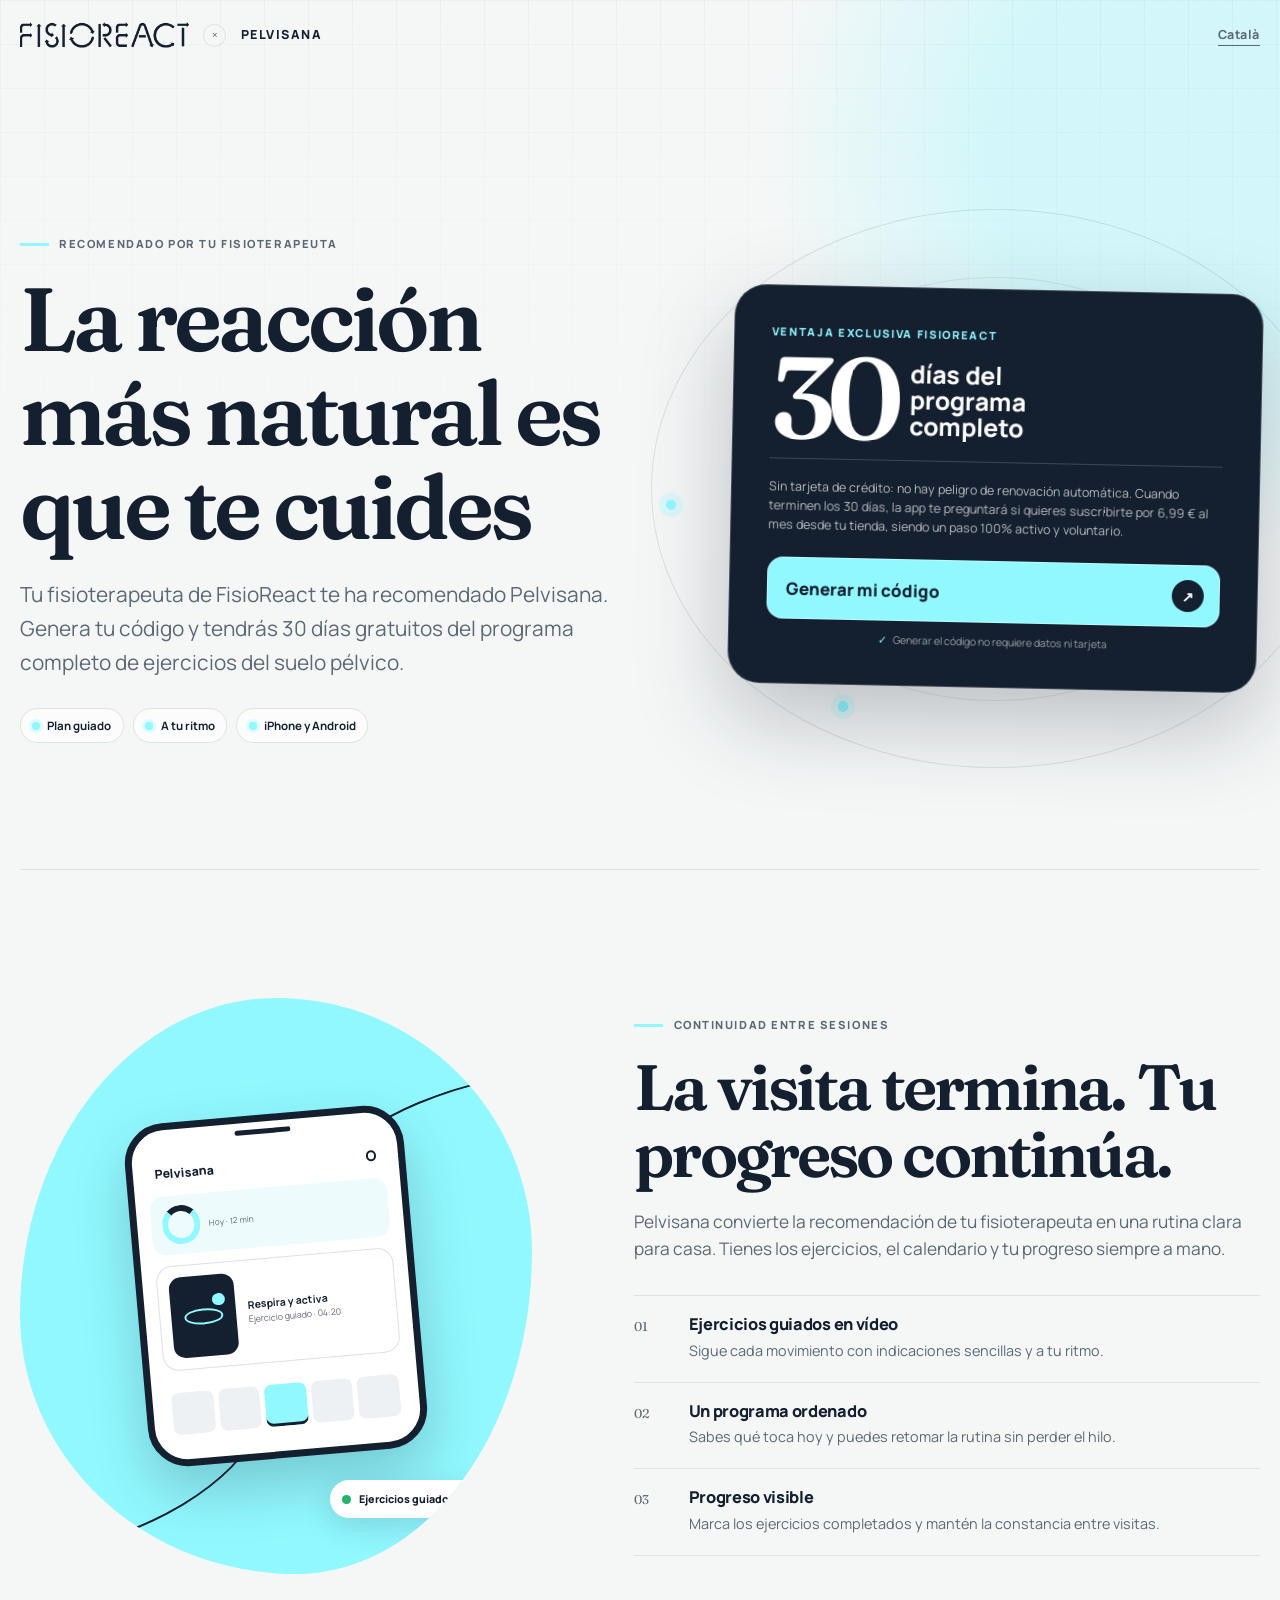
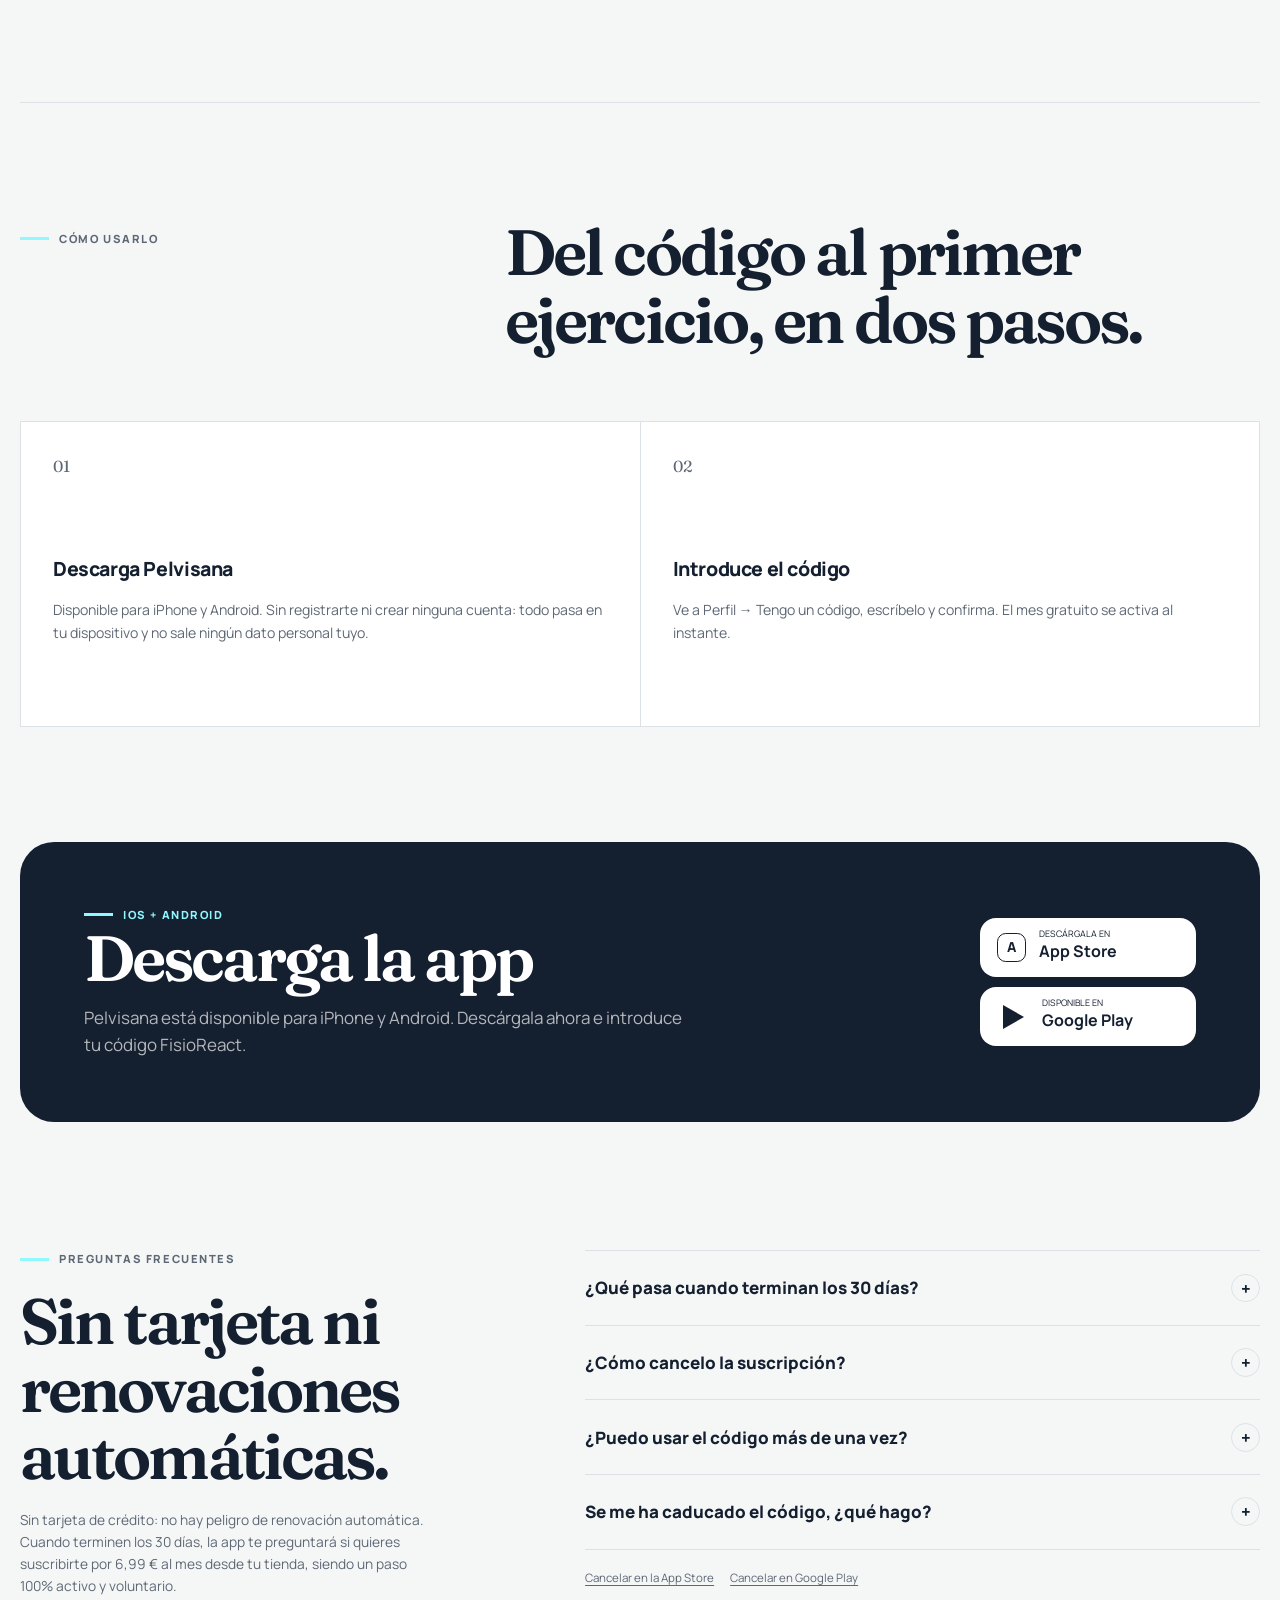
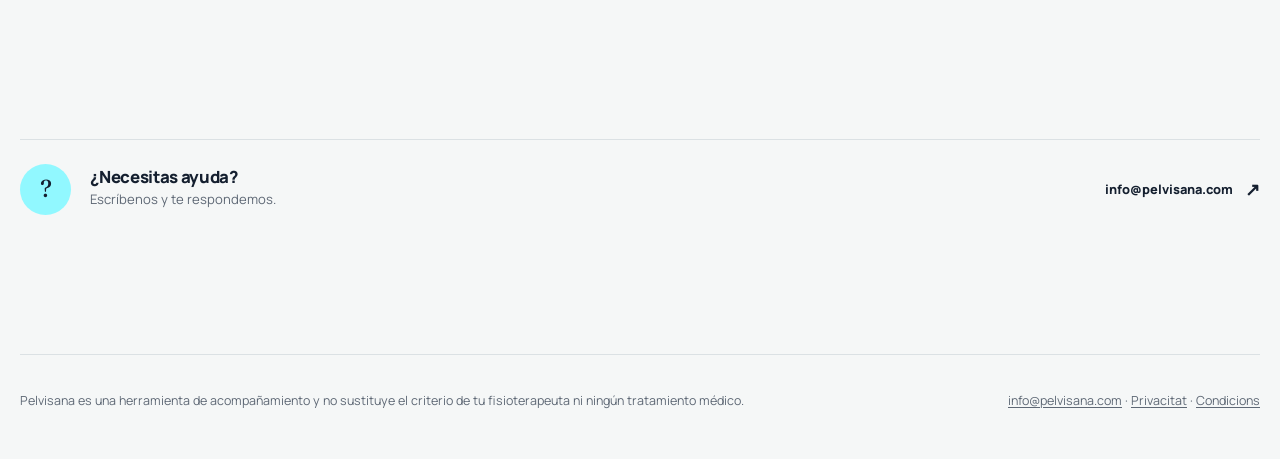
==== commit 9a6a628b: "deploy: 2026-08-17 16:57:51" ====
--- a/es/index.html
+++ b/es/index.html
@@ -1 +1 @@
-<!DOCTYPE html><html data-critters-container lang=es><head><meta charset=utf-8><meta content="width=device-width,initial-scale=1" name=viewport><title>Pelvisana para pacientes de FisioReact</title><meta content="Genera tu código y estrena Pelvisana con 30 días gratuitos, por recomendación de tu fisioterapeuta." name=description><meta content="noindex, nofollow" name=robots><meta content=light name=color-scheme><meta content=#141f2f name=theme-color><style>:root{--brand:#141f2f;--brand-hover:#111a28;--signal:#91f8ff;--background:#f5f7f7;--surface:#ffffff;--border:#dbe1e4;--text:#141f2f;--muted:#5e6875;--accent:#141f2f;--accent-contrast:#ffffff;--danger:#d90416;--radius:24px}</style><style>@font-face{font-family:Fraunces Variable;font-style:normal;font-display:swap;font-weight:100 900;src:url(/_astro/fraunces-vietnamese-wght-normal.CnvboYUG.woff2) format("woff2-variations");unicode-range:U+0102-0103,U+0110-0111,U+0128-0129,U+0168-0169,U+01A0-01A1,U+01AF-01B0,U+0300-0301,U+0303-0304,U+0308-0309,U+0323,U+0329,U+1EA0-1EF9,U+20AB}@font-face{font-family:Fraunces Variable;font-style:normal;font-display:swap;font-weight:100 900;src:url(/_astro/fraunces-latin-ext-wght-normal.Ca2vKHc0.woff2) format("woff2-variations");unicode-range:U+0100-02BA,U+02BD-02C5,U+02C7-02CC,U+02CE-02D7,U+02DD-02FF,U+0304,U+0308,U+0329,U+1D00-1DBF,U+1E00-1E9F,U+1EF2-1EFF,U+2020,U+20A0-20AB,U+20AD-20C0,U+2113,U+2C60-2C7F,U+A720-A7FF}@font-face{font-family:Fraunces Variable;font-style:normal;font-display:swap;font-weight:100 900;src:url(/_astro/fraunces-latin-wght-normal.ukD16Tqj.woff2) format("woff2-variations");unicode-range:U+0000-00FF,U+0131,U+0152-0153,U+02BB-02BC,U+02C6,U+02DA,U+02DC,U+0304,U+0308,U+0329,U+2000-206F,U+20AC,U+2122,U+2191,U+2193,U+2212,U+2215,U+FEFF,U+FFFD}@font-face{font-family:Manrope Variable;font-style:normal;font-display:swap;font-weight:200 800;src:url([data-uri]) format("woff2-variations");unicode-range:U+0460-052F,U+1C80-1C8A,U+20B4,U+2DE0-2DFF,U+A640-A69F,U+FE2E-FE2F}@font-face{font-family:Manrope Variable;font-style:normal;font-display:swap;font-weight:200 800;src:url(/_astro/manrope-cyrillic-wght-normal.Dvxsihut.woff2) format("woff2-variations");unicode-range:U+0301,U+0400-045F,U+0490-0491,U+04B0-04B1,U+2116}@font-face{font-family:Manrope Variable;font-style:normal;font-display:swap;font-weight:200 800;src:url(/_astro/manrope-greek-wght-normal.DL7QRZyv.woff2) format("woff2-variations");unicode-range:U+0370-0377,U+037A-037F,U+0384-038A,U+038C,U+038E-03A1,U+03A3-03FF}@font-face{font-family:Manrope Variable;font-style:normal;font-display:swap;font-weight:200 800;src:url(/_astro/manrope-vietnamese-wght-normal.usUDDRr7.woff2) format("woff2-variations");unicode-range:U+0102-0103,U+0110-0111,U+0128-0129,U+0168-0169,U+01A0-01A1,U+01AF-01B0,U+0300-0301,U+0303-0304,U+0308-0309,U+0323,U+0329,U+1EA0-1EF9,U+20AB}@font-face{font-family:Manrope Variable;font-style:normal;font-display:swap;font-weight:200 800;src:url(/_astro/manrope-latin-ext-wght-normal.Ch3YOpNY.woff2) format("woff2-variations");unicode-range:U+0100-02BA,U+02BD-02C5,U+02C7-02CC,U+02CE-02D7,U+02DD-02FF,U+0304,U+0308,U+0329,U+1D00-1DBF,U+1E00-1E9F,U+1EF2-1EFF,U+2020,U+20A0-20AB,U+20AD-20C0,U+2113,U+2C60-2C7F,U+A720-A7FF}@font-face{font-family:Manrope Variable;font-style:normal;font-display:swap;font-weight:200 800;src:url(/_astro/manrope-latin-wght-normal.DHIcAJRg.woff2) format("woff2-variations");unicode-range:U+0000-00FF,U+0131,U+0152-0153,U+02BB-02BC,U+02C6,U+02DA,U+02DC,U+0304,U+0308,U+0329,U+2000-206F,U+20AC,U+2122,U+2191,U+2193,U+2212,U+2215,U+FEFF,U+FFFD}:root{--brand:#141f2f;--brand-hover:#0b1421;--signal:#91f8ff;--background:#f5f7f7;--surface:#ffffff;--border:#dbe1e4;--text:#141f2f;--muted:#5e6875;--accent:#141f2f;--accent-contrast:#ffffff;--danger:#b42318;--radius:24px;--font-sans:"Manrope Variable","Avenir Next","Helvetica Neue",sans-serif;--font-display:"Fraunces Variable",Georgia,serif;--shadow:0 24px 70px rgb(20 31 47 / 10%)}*,:after,:before{box-sizing:border-box}html{scroll-behavior:smooth;-webkit-text-size-adjust:100%}body{min-width:320px;margin:0;background:radial-gradient(circle at 92% 4%,color-mix(in srgb,var(--signal) 34%,transparent) 0 12rem,transparent 26rem),var(--background);color:var(--text);font-family:var(--font-sans);font-size:17px;line-height:1.6;-webkit-font-smoothing:antialiased}body:before{position:fixed;inset:0;z-index:-1;background-image:linear-gradient(rgb(20 31 47 / 3%) 1px,transparent 1px),linear-gradient(90deg,rgb(20 31 47 / 3%) 1px,transparent 1px);background-size:44px 44px;content:"";mask-image:linear-gradient(to bottom,black,transparent 55%);pointer-events:none}a{color:inherit}button{font:inherit}a,button{-webkit-tap-highlight-color:transparent}.topbar,footer,main{width:min(100% - 2.5rem,78rem);margin-inline:auto}.topbar{display:flex;align-items:center;justify-content:space-between;gap:1.5rem;padding-block:1.4rem}.brand-lockup{display:flex;align-items:center;gap:.9rem;min-width:0}.brand-lockup img{display:block;width:auto;height:clamp(20px,3vw,26px)}.brand-lockup .collab-mark{display:grid;place-items:center;width:1.45rem;height:1.45rem;border:1px solid var(--border);border-radius:50%;color:var(--muted);font-size:.72rem}.brand-lockup .pelvisana-wordmark{font-size:.78rem;font-weight:800;letter-spacing:.12em;text-transform:uppercase;white-space:nowrap}.lang-link{border-bottom:1px solid currentColor;color:var(--muted);font-size:.78rem;font-weight:750;letter-spacing:.04em;text-decoration:none}main{padding-block:clamp(1rem,3vw,2.5rem) clamp(4rem,9vw,8rem)}h1,h2,h3{margin-top:0;color:var(--text);line-height:1.05;text-wrap:balance}h1,h2{font-family:var(--font-display);font-variation-settings:"SOFT" 50,"WONK" 1;font-weight:620;letter-spacing:-.045em}h3{font-size:1.02rem;font-weight:800;letter-spacing:-.02em}p{margin-top:0}.eyebrow{display:flex;align-items:center;gap:.65rem;margin:0 0 1.2rem;color:var(--muted);font-size:.7rem;font-weight:800;letter-spacing:.14em;text-transform:uppercase}.eyebrow:before{width:1.8rem;height:3px;background:var(--signal);content:""}footer{display:grid;grid-template-columns:1.5fr 1fr;gap:2rem;padding-block:2.25rem 3rem;border-top:1px solid var(--border);color:var(--muted);font-size:.78rem}footer p{margin:0}footer .footer-links{text-align:right}footer a{text-underline-offset:.2em}@media(max-width:700px){.topbar,footer,main{width:min(100% - 1.5rem,78rem)}.topbar{padding-block:1rem}.brand-lockup{gap:.55rem}.brand-lockup .pelvisana-wordmark{font-size:.65rem}footer{grid-template-columns:1fr;gap:1rem}footer .footer-links{text-align:left}}@media(prefers-reduced-motion:reduce){*,:after,:before{scroll-behavior:auto!important;animation:none!important;transition:none!important}}.generator[data-astro-cid-xj4i4xix]{margin-top:1.4rem}.generator[data-astro-cid-xj4i4xix]>button[data-astro-cid-xj4i4xix]{display:flex;align-items:center;justify-content:space-between;gap:1rem;width:100%;padding:.95rem 1rem .95rem 1.2rem;border:0;border-radius:1rem;background:var(--signal);color:var(--brand);font-weight:850;cursor:pointer;box-shadow:inset 0 0 0 1px #ffffff59;transition:background .2s ease,transform .2s ease}.generator[data-astro-cid-xj4i4xix]>button[data-astro-cid-xj4i4xix] i[data-astro-cid-xj4i4xix]{display:grid;place-items:center;width:2rem;height:2rem;border-radius:50%;background:var(--brand);color:#fff;font-size:.9rem;font-style:normal}.generator[data-astro-cid-xj4i4xix]>button[data-astro-cid-xj4i4xix]:hover:not([disabled]){background:#fff;transform:translateY(-2px)}.generator__privacy[data-astro-cid-xj4i4xix]{display:flex;align-items:center;justify-content:center;gap:.4rem;margin:.65rem 0 0;color:#ffffff94;font-size:.66rem}.generator__privacy[data-astro-cid-xj4i4xix] span[data-astro-cid-xj4i4xix]{color:var(--signal)}.result[data-astro-cid-xj4i4xix]{margin-top:1rem;padding:1rem;border:1px solid rgb(255 255 255 / 18%);border-radius:1.1rem;background:#ffffff14;text-align:center}.result__label[data-astro-cid-xj4i4xix]{margin:0 0 .2rem;color:var(--signal);font-size:.65rem;font-weight:800;letter-spacing:.12em;text-transform:uppercase}output[data-astro-cid-xj4i4xix]{display:block;margin-bottom:.7rem;color:#fff;font-family:SFMono-Regular,Consolas,monospace;font-size:clamp(2rem,10vw,3.1rem);font-weight:800;letter-spacing:.12em;line-height:1.2;overflow-wrap:anywhere;user-select:all}#copy[data-astro-cid-xj4i4xix]{padding:.45rem .85rem;border:1px solid rgb(255 255 255 / 28%);border-radius:999px;background:0 0;color:#fff;font-size:.72rem;font-weight:750;cursor:pointer}.result__meta[data-astro-cid-xj4i4xix]{margin:.7rem 0 0;color:#fff9;font-size:.66rem;line-height:1.45}.generator__error[data-astro-cid-xj4i4xix]{margin:.8rem 0 0;padding:.7rem .8rem;border-radius:.8rem;background:#fff1f0;color:#8f1d16;font-size:.76rem;line-height:1.45}.hero[data-astro-cid-bvv4u53t]{display:grid;grid-template-columns:minmax(0,1.08fr) minmax(22rem,.92fr);align-items:center;gap:clamp(2rem,7vw,7rem);min-height:min(760px,calc(100vh - 8rem));padding-block:clamp(2rem,7vw,6.5rem)}.hero__copy[data-astro-cid-bvv4u53t]{position:relative;z-index:1}.hero[data-astro-cid-bvv4u53t] h1[data-astro-cid-bvv4u53t]{max-width:11ch;margin-bottom:1.4rem;font-size:clamp(3.35rem,7vw,6.9rem)}.hero__lead[data-astro-cid-bvv4u53t]{max-width:43rem;margin-bottom:1.8rem;color:var(--muted);font-size:clamp(1.05rem,1.8vw,1.3rem);line-height:1.65}.benefits[data-astro-cid-bvv4u53t]{display:flex;flex-wrap:wrap;gap:.6rem;padding:0;margin:0;list-style:none}.benefits[data-astro-cid-bvv4u53t] li[data-astro-cid-bvv4u53t]{display:flex;align-items:center;gap:.45rem;padding:.45rem .7rem;border:1px solid var(--border);border-radius:999px;background:#ffffffa6;font-size:.72rem;font-weight:700}.benefits[data-astro-cid-bvv4u53t] li[data-astro-cid-bvv4u53t]:before{width:.5rem;height:.5rem;border-radius:50%;background:var(--signal);box-shadow:0 0 0 3px color-mix(in srgb,var(--signal) 30%,transparent);content:""}.hero__offer-wrap[data-astro-cid-bvv4u53t]{position:relative;isolation:isolate}.orbit[data-astro-cid-bvv4u53t]{position:absolute;inset:-5rem;z-index:-1;border:1px solid rgb(20 31 47 / 10%);border-radius:50%;animation:orbit-in 1.2s cubic-bezier(.2,.8,.2,1) both}.orbit[data-astro-cid-bvv4u53t]:after,.orbit[data-astro-cid-bvv4u53t]:before{position:absolute;border:1px solid rgb(20 31 47 / 8%);border-radius:50%;content:""}.orbit[data-astro-cid-bvv4u53t]:before{inset:12%}.orbit[data-astro-cid-bvv4u53t]:after{inset:25%}.orbit[data-astro-cid-bvv4u53t] span[data-astro-cid-bvv4u53t]{position:absolute;width:.65rem;height:.65rem;border-radius:50%;background:var(--signal);box-shadow:0 0 0 7px color-mix(in srgb,var(--signal) 24%,transparent)}.orbit[data-astro-cid-bvv4u53t] span[data-astro-cid-bvv4u53t]:first-child{top:18%;right:12%}.orbit[data-astro-cid-bvv4u53t] span[data-astro-cid-bvv4u53t]:nth-child(2){bottom:10%;left:27%}.orbit[data-astro-cid-bvv4u53t] span[data-astro-cid-bvv4u53t]:nth-child(3){top:52%;left:2%}.hero__offer[data-astro-cid-bvv4u53t]{padding:clamp(1.3rem,3.5vw,2.3rem);border:1px solid rgb(255 255 255 / 20%);border-radius:calc(var(--radius) + 8px);background:var(--brand);color:#fff;box-shadow:0 34px 90px #141f2f42;transform:rotate(1.2deg);animation:card-in .9s .15s cubic-bezier(.2,.8,.2,1) both}.offer__eyebrow[data-astro-cid-bvv4u53t]{margin:0 0 1rem;color:var(--signal);font-size:.69rem;font-weight:800;letter-spacing:.15em;text-transform:uppercase}.offer__headline[data-astro-cid-bvv4u53t]{display:flex;align-items:flex-end;gap:1rem;padding-bottom:1.3rem;border-bottom:1px solid rgb(255 255 255 / 18%)}.offer__headline[data-astro-cid-bvv4u53t] strong[data-astro-cid-bvv4u53t]{font-family:var(--font-display);font-size:clamp(4.8rem,9vw,7.5rem);font-weight:580;letter-spacing:-.08em;line-height:.7}.offer__headline[data-astro-cid-bvv4u53t] span[data-astro-cid-bvv4u53t]{max-width:7ch;font-size:clamp(1.1rem,2.2vw,1.55rem);font-weight:750;line-height:1.05}.offer__fine-print[data-astro-cid-bvv4u53t]{margin:1.1rem 0 0;color:#ffffffb3;font-size:.78rem;line-height:1.55}.continuity[data-astro-cid-bvv4u53t]{display:grid;grid-template-columns:minmax(21rem,.9fr) minmax(0,1.1fr);align-items:center;gap:clamp(3rem,8vw,8rem);padding-block:clamp(5rem,10vw,9rem);border-top:1px solid var(--border)}.continuity__visual[data-astro-cid-bvv4u53t]{position:relative;display:grid;place-items:center;min-height:36rem;border-radius:50% 50% 46% 54%/55% 44% 56% 45%;background:var(--signal);overflow:hidden}.phone[data-astro-cid-bvv4u53t]{position:relative;width:min(63%,17.5rem);padding:.9rem;border:7px solid var(--brand);border-radius:2.5rem;background:#fff;box-shadow:0 25px 55px #141f2f38;transform:rotate(-5deg)}.phone[data-astro-cid-bvv4u53t]:before{position:absolute;top:.45rem;left:50%;width:3.5rem;height:.28rem;border-radius:1rem;background:var(--brand);content:"";transform:translate(-50%)}.phone__top[data-astro-cid-bvv4u53t]{display:flex;align-items:center;justify-content:space-between;padding:1.2rem .45rem .8rem;color:var(--brand);font-size:.77rem;font-weight:850}.phone__top[data-astro-cid-bvv4u53t] i[data-astro-cid-bvv4u53t]{width:.65rem;height:.65rem;border:2px solid var(--brand);border-radius:50%}.phone__progress[data-astro-cid-bvv4u53t]{display:flex;align-items:center;gap:.55rem;padding:.65rem;border-radius:.85rem;background:#eefbfc;color:var(--muted);font-size:.62rem}.phone__progress[data-astro-cid-bvv4u53t] span[data-astro-cid-bvv4u53t]{width:2.4rem;height:2.4rem;border:6px solid var(--signal);border-top-color:var(--brand);border-radius:50%}.phone__exercise[data-astro-cid-bvv4u53t]{display:flex;gap:.75rem;align-items:center;margin:.7rem 0;padding:.65rem;border:1px solid var(--border);border-radius:1rem}.phone__figure[data-astro-cid-bvv4u53t]{display:grid;place-items:center;flex:0 0 4.1rem;height:5.1rem;border-radius:.75rem;background:var(--brand)}.phone__figure[data-astro-cid-bvv4u53t] i[data-astro-cid-bvv4u53t]{position:relative;width:2.4rem;height:1rem;border:2px solid var(--signal);border-radius:50%}.phone__figure[data-astro-cid-bvv4u53t] i[data-astro-cid-bvv4u53t]:after{position:absolute;right:-.3rem;top:-1rem;width:.8rem;height:.8rem;border-radius:50%;background:var(--signal);content:""}.phone__exercise[data-astro-cid-bvv4u53t] p[data-astro-cid-bvv4u53t]{display:grid;gap:.2rem;margin:0;font-size:.65rem;line-height:1.3}.phone__exercise[data-astro-cid-bvv4u53t] span[data-astro-cid-bvv4u53t]{color:var(--muted);font-size:.55rem}.phone__calendar[data-astro-cid-bvv4u53t]{display:grid;grid-template-columns:repeat(5,1fr);gap:.3rem;padding:.7rem .3rem}.phone__calendar[data-astro-cid-bvv4u53t] i[data-astro-cid-bvv4u53t]{aspect-ratio:1;border-radius:.45rem;background:#eef1f3}.phone__calendar[data-astro-cid-bvv4u53t] i[data-astro-cid-bvv4u53t].active{background:var(--signal);box-shadow:inset 0 -3px 0 var(--brand)}.visual-note[data-astro-cid-bvv4u53t]{position:absolute;right:1rem;bottom:3.5rem;display:flex;align-items:center;gap:.5rem;margin:0;padding:.65rem .8rem;border-radius:999px;background:#fff;box-shadow:0 10px 30px #141f2f24;font-size:.67rem;font-weight:800}.visual-note[data-astro-cid-bvv4u53t] span[data-astro-cid-bvv4u53t]{width:.55rem;height:.55rem;border-radius:50%;background:#23b26d}.movement-line[data-astro-cid-bvv4u53t]{position:absolute;width:70%;height:30%;border:2px solid rgb(20 31 47 / 16%);border-color:var(--brand) transparent transparent;border-radius:50%}.movement-line--one[data-astro-cid-bvv4u53t]{top:16%;right:-22%;transform:rotate(-20deg)}.movement-line--two[data-astro-cid-bvv4u53t]{bottom:6%;left:-21%;transform:rotate(160deg)}.continuity__copy[data-astro-cid-bvv4u53t] h2[data-astro-cid-bvv4u53t],.download[data-astro-cid-bvv4u53t] h2[data-astro-cid-bvv4u53t],.faq[data-astro-cid-bvv4u53t] h2[data-astro-cid-bvv4u53t],.section-heading[data-astro-cid-bvv4u53t] h2[data-astro-cid-bvv4u53t]{margin-bottom:1.25rem;font-size:clamp(2.5rem,5vw,4.7rem)}.section-lead[data-astro-cid-bvv4u53t]{max-width:40rem;color:var(--muted);font-size:1.08rem}.feature-list[data-astro-cid-bvv4u53t]{margin-top:2rem;border-top:1px solid var(--border)}.feature-list[data-astro-cid-bvv4u53t] article[data-astro-cid-bvv4u53t]{display:grid;grid-template-columns:2.4rem 1fr;gap:1rem;padding:1.25rem 0;border-bottom:1px solid var(--border)}.feature-list[data-astro-cid-bvv4u53t] article[data-astro-cid-bvv4u53t]>span[data-astro-cid-bvv4u53t]{color:var(--muted);font-family:var(--font-display);font-size:.8rem}.feature-list[data-astro-cid-bvv4u53t] h3[data-astro-cid-bvv4u53t]{margin-bottom:.35rem}.feature-list[data-astro-cid-bvv4u53t] p[data-astro-cid-bvv4u53t]{margin:0;color:var(--muted);font-size:.9rem}.how[data-astro-cid-bvv4u53t]{padding-block:clamp(5rem,9vw,8rem);border-top:1px solid var(--border)}.section-heading[data-astro-cid-bvv4u53t]{display:grid;grid-template-columns:.75fr 1.25fr;align-items:start;gap:2rem;margin-bottom:3rem}.section-heading[data-astro-cid-bvv4u53t] .eyebrow[data-astro-cid-bvv4u53t]{margin-top:.7rem}.steps[data-astro-cid-bvv4u53t]{display:grid;grid-template-columns:repeat(auto-fit,minmax(280px,1fr));gap:1px;padding:1px;margin:0;background:var(--border);list-style:none}.steps[data-astro-cid-bvv4u53t] li[data-astro-cid-bvv4u53t]{min-height:19rem;padding:clamp(1.3rem,3vw,2rem);background:var(--surface);transition:transform .25s ease,background .25s ease}.steps[data-astro-cid-bvv4u53t] li[data-astro-cid-bvv4u53t]:hover{position:relative;z-index:1;background:var(--signal);transform:translateY(-7px)}.step-number[data-astro-cid-bvv4u53t]{display:block;margin-bottom:5rem;color:var(--muted);font-family:var(--font-display);font-size:1rem}.steps[data-astro-cid-bvv4u53t] h3[data-astro-cid-bvv4u53t]{font-size:1.22rem}.steps[data-astro-cid-bvv4u53t] p[data-astro-cid-bvv4u53t]{margin:0;color:var(--muted);font-size:.88rem}.steps[data-astro-cid-bvv4u53t] li[data-astro-cid-bvv4u53t]:hover .step-number[data-astro-cid-bvv4u53t],.steps[data-astro-cid-bvv4u53t] li[data-astro-cid-bvv4u53t]:hover p[data-astro-cid-bvv4u53t]{color:color-mix(in srgb,var(--brand) 72%,transparent)}.download[data-astro-cid-bvv4u53t]{display:grid;grid-template-columns:1fr auto;align-items:center;gap:3rem;padding:clamp(2rem,5vw,4rem);border-radius:calc(var(--radius) + 10px);background:var(--brand);color:#fff;overflow:hidden}.download[data-astro-cid-bvv4u53t] h2[data-astro-cid-bvv4u53t]{max-width:12ch;margin-bottom:.8rem;color:#fff}.download[data-astro-cid-bvv4u53t] .eyebrow[data-astro-cid-bvv4u53t]{color:var(--signal)}.download[data-astro-cid-bvv4u53t] p[data-astro-cid-bvv4u53t]{max-width:38rem;margin:0;color:#ffffffad}.store-links[data-astro-cid-bvv4u53t]{display:grid;gap:.65rem}.store-link[data-astro-cid-bvv4u53t]{display:flex;align-items:center;gap:.8rem;min-width:13.5rem;padding:.7rem 1rem;border:1px solid rgb(255 255 255 / 20%);border-radius:1rem;background:#fff;color:var(--brand);text-decoration:none;transition:transform .2s ease}.store-link[data-astro-cid-bvv4u53t]:hover{transform:translate(-5px)}.store-link[data-astro-cid-bvv4u53t] span[data-astro-cid-bvv4u53t]:last-child{display:grid}.store-link[data-astro-cid-bvv4u53t] small[data-astro-cid-bvv4u53t]{font-size:.56rem;line-height:1;text-transform:uppercase}.store-link[data-astro-cid-bvv4u53t] strong[data-astro-cid-bvv4u53t]{font-size:1rem}.store-icon[data-astro-cid-bvv4u53t]{display:grid;place-items:center;width:1.8rem;height:1.8rem}.store-icon--apple[data-astro-cid-bvv4u53t]{border:1px solid var(--brand);border-radius:.55rem;font-size:.86rem;font-weight:900}.store-icon--play[data-astro-cid-bvv4u53t]{width:0;height:0;margin-inline:.35rem;border-top:.8rem solid transparent;border-bottom:.8rem solid transparent;border-left:1.35rem solid var(--brand)}.faq[data-astro-cid-bvv4u53t]{display:grid;grid-template-columns:.8fr 1.2fr;gap:clamp(3rem,9vw,9rem);padding-block:clamp(6rem,10vw,9rem)}.faq__intro[data-astro-cid-bvv4u53t]{position:sticky;top:2rem;align-self:start}.faq__intro[data-astro-cid-bvv4u53t] h2[data-astro-cid-bvv4u53t]{max-width:9ch}.faq__intro[data-astro-cid-bvv4u53t]>p[data-astro-cid-bvv4u53t]:last-child{max-width:26rem;color:var(--muted);font-size:.86rem}.faq__items[data-astro-cid-bvv4u53t]{border-top:1px solid var(--border)}details[data-astro-cid-bvv4u53t]{border-bottom:1px solid var(--border)}summary[data-astro-cid-bvv4u53t]{display:flex;align-items:center;justify-content:space-between;gap:1rem;padding:1.4rem 0;cursor:pointer;font-weight:800;list-style:none}summary[data-astro-cid-bvv4u53t]::-webkit-details-marker{display:none}summary[data-astro-cid-bvv4u53t] span[data-astro-cid-bvv4u53t]{display:grid;place-items:center;flex:0 0 1.8rem;height:1.8rem;border:1px solid var(--border);border-radius:50%;transition:transform .2s ease}details[data-astro-cid-bvv4u53t] p[data-astro-cid-bvv4u53t]{max-width:42rem;margin:-.5rem 0 1.4rem;color:var(--muted);font-size:.92rem}.cancel-links[data-astro-cid-bvv4u53t]{display:flex;flex-wrap:wrap;gap:1rem;padding-top:1.2rem}.cancel-links[data-astro-cid-bvv4u53t] a[data-astro-cid-bvv4u53t]{color:var(--muted);font-size:.72rem;text-underline-offset:.2rem}.support[data-astro-cid-bvv4u53t]{display:grid;grid-template-columns:auto 1fr auto;align-items:center;gap:1.2rem;padding:1.5rem 0;border-top:1px solid var(--border)}.support__mark[data-astro-cid-bvv4u53t]{display:grid;place-items:center;width:3.2rem;height:3.2rem;border-radius:50%;background:var(--signal);font-family:var(--font-display);font-size:1.5rem}.support[data-astro-cid-bvv4u53t] h2[data-astro-cid-bvv4u53t]{margin:0 0 .2rem;font-family:var(--font-sans);font-size:1.05rem;font-weight:850;letter-spacing:-.02em}.support[data-astro-cid-bvv4u53t] p[data-astro-cid-bvv4u53t]{margin:0;color:var(--muted);font-size:.82rem}.support[data-astro-cid-bvv4u53t]>a[data-astro-cid-bvv4u53t]{display:flex;align-items:center;gap:.75rem;font-size:.8rem;font-weight:800;text-decoration:none}.support[data-astro-cid-bvv4u53t]>a[data-astro-cid-bvv4u53t] span[data-astro-cid-bvv4u53t]{font-size:1.1rem}@keyframes card-in{0%{opacity:0;transform:translateY(2rem) rotate(4deg)}to{opacity:1;transform:rotate(1.2deg)}}@keyframes orbit-in{0%{opacity:0;transform:scale(.75)}to{opacity:1;transform:scale(1)}}@media(max-width:980px){.hero[data-astro-cid-bvv4u53t]{grid-template-columns:1fr;min-height:auto}.hero__copy[data-astro-cid-bvv4u53t]{max-width:50rem}.hero[data-astro-cid-bvv4u53t] h1[data-astro-cid-bvv4u53t]{max-width:12ch}.hero__offer-wrap[data-astro-cid-bvv4u53t]{width:min(100%,35rem);margin-inline:auto}.continuity[data-astro-cid-bvv4u53t]{grid-template-columns:1fr}.continuity__visual[data-astro-cid-bvv4u53t]{width:min(100%,36rem);margin-inline:auto}.section-heading[data-astro-cid-bvv4u53t]{grid-template-columns:1fr}.section-heading[data-astro-cid-bvv4u53t] .eyebrow[data-astro-cid-bvv4u53t]{margin-top:0}.download[data-astro-cid-bvv4u53t]{grid-template-columns:1fr}.store-links[data-astro-cid-bvv4u53t]{grid-template-columns:repeat(2,minmax(0,1fr))}.faq[data-astro-cid-bvv4u53t]{grid-template-columns:1fr}.faq__intro[data-astro-cid-bvv4u53t]{position:static}.faq__intro[data-astro-cid-bvv4u53t] h2[data-astro-cid-bvv4u53t]{max-width:12ch}}@media(max-width:700px){.hero[data-astro-cid-bvv4u53t]{padding-top:2.3rem}.hero[data-astro-cid-bvv4u53t] h1[data-astro-cid-bvv4u53t]{font-size:clamp(3.15rem,16vw,4.8rem)}.hero__offer[data-astro-cid-bvv4u53t]{transform:none}.orbit[data-astro-cid-bvv4u53t]{inset:-2rem}.offer__headline[data-astro-cid-bvv4u53t] strong[data-astro-cid-bvv4u53t]{font-size:5.5rem}.continuity__visual[data-astro-cid-bvv4u53t]{min-height:30rem}.steps[data-astro-cid-bvv4u53t]{grid-template-columns:1fr}.steps[data-astro-cid-bvv4u53t] li[data-astro-cid-bvv4u53t]{min-height:auto}.step-number[data-astro-cid-bvv4u53t]{margin-bottom:2.5rem}.store-links[data-astro-cid-bvv4u53t]{grid-template-columns:1fr}.store-link[data-astro-cid-bvv4u53t]{min-width:0}.support[data-astro-cid-bvv4u53t]{grid-template-columns:auto 1fr}.support[data-astro-cid-bvv4u53t]>a[data-astro-cid-bvv4u53t]{grid-column:2}.download[data-astro-cid-bvv4u53t]{padding:1.5rem}.faq[data-astro-cid-bvv4u53t]{padding-bottom:5rem}}</style><link href=/_astro/index.bY2s-1t1.css rel=stylesheet media=print onload="this.media=&#34;all&#34;"><noscript><link href=/_astro/index.bY2s-1t1.css rel=stylesheet></noscript><link href=/_astro/index.QGpbORim.css rel=stylesheet media=print onload="this.media=&#34;all&#34;"><noscript><link href=/_astro/index.QGpbORim.css rel=stylesheet></noscript></head><body><header class=topbar><div class=brand-lockup aria-label="FisioReact amb Pelvisana"><img alt=FisioReact height=45 src=/img/fisioreact-logo.png width=292> <span aria-hidden=true class=collab-mark>×</span> <span class=pelvisana-wordmark>Pelvisana</span></div><a href=/ class=lang-link hreflang=ca>Català</a></header><main class=wide><section class=hero aria-labelledby=hero-title data-astro-cid-bvv4u53t><div data-astro-cid-bvv4u53t class=hero__copy><p data-astro-cid-bvv4u53t class=eyebrow>Recomendado por tu fisioterapeuta</p><h1 data-astro-cid-bvv4u53t id=hero-title>La reacción más natural es que te cuides</h1><p data-astro-cid-bvv4u53t class=hero__lead>Tu fisioterapeuta de FisioReact te ha recomendado Pelvisana. Genera tu código y tendrás 30 días gratuitos del programa completo de ejercicios del suelo pélvico.</p><ul aria-label="Continuidad entre sesiones" class=benefits data-astro-cid-bvv4u53t><li data-astro-cid-bvv4u53t>Plan guiado</li><li data-astro-cid-bvv4u53t>A tu ritmo</li><li data-astro-cid-bvv4u53t>iPhone y Android</li></ul></div><div data-astro-cid-bvv4u53t class=hero__offer-wrap><div data-astro-cid-bvv4u53t class=orbit aria-hidden=true><span data-astro-cid-bvv4u53t></span><span data-astro-cid-bvv4u53t></span><span data-astro-cid-bvv4u53t></span></div><article data-astro-cid-bvv4u53t class=hero__offer><p data-astro-cid-bvv4u53t class=offer__eyebrow>Ventaja exclusiva FisioReact</p><div data-astro-cid-bvv4u53t class=offer__headline><strong data-astro-cid-bvv4u53t>30</strong> <span data-astro-cid-bvv4u53t>días del programa completo</span></div><p data-astro-cid-bvv4u53t class=offer__fine-print>Pasados los 30 días puedes suscribirte por 6,99 € al mes desde tu tienda, si quieres continuar. No se cobra nada automáticamente.</p><section class=generator aria-label="Generar mi código" data-astro-cid-xj4i4xix><button data-astro-cid-xj4i4xix data-label="Generar mi código" id=generate type=button data-busy=Generando…><span data-astro-cid-xj4i4xix>Generar mi código</span><i aria-hidden=true data-astro-cid-xj4i4xix>↗</i></button><p class=generator__privacy data-astro-cid-xj4i4xix><span aria-hidden=true data-astro-cid-xj4i4xix>✓</span>Generar el código no requiere datos ni tarjeta</p><div class=result data-astro-cid-xj4i4xix hidden id=result><p class=result__label data-astro-cid-xj4i4xix>Tu código</p><output aria-live=polite data-astro-cid-xj4i4xix id=code></output><button data-astro-cid-xj4i4xix data-label=Copiar id=copy type=button data-done=Copiado>Copiar</button><p class=result__meta data-astro-cid-xj4i4xix id=validity></p><p class=result__meta data-astro-cid-xj4i4xix>Apúntalo antes de cerrar la página. Si lo pierdes, puedes generar otro.</p></div><p class=generator__error data-astro-cid-xj4i4xix id=error hidden role=alert></p></section><script>!function(){const e={daily_limit_reached:"Hoy ya se han generado todos los códigos disponibles. Inténtalo mañana o habla con tu fisioterapeuta.",ip_limit_reached:"Has generado demasiados códigos desde esta conexión. Inténtalo mañana.",uid_limit_reached:"Tu cuenta ya ha generado demasiados códigos hoy. Inténtalo mañana.",inventory_exhausted:"Ahora mismo no quedan códigos disponibles. Avisa a tu fisioterapeuta y lo resolvemos enseguida.",issuance_disabled:"Esta campaña no permite generar códigos desde la web.",inactive:"La campaña todavía no está activa. Inténtalo más tarde.",not_started:"La campaña todavía no ha empezado.",expired:"Esta campaña ya ha finalizado.",network:"No hemos podido conectar. Comprueba la conexión e inténtalo de nuevo.",unknown:"Algo no ha ido bien. Inténtalo de nuevo en un momento."};!function(){const t=document.getElementById("generate"),n=document.getElementById("result"),a=document.getElementById("code"),o=document.getElementById("validity"),d=document.getElementById("error"),i=document.getElementById("copy");if(!(t&&n&&a&&o&&d&&i))return;const s=t=>{d.textContent=e[t]||e.unknown,d.hidden=!1};t.addEventListener("click",async()=>{d.hidden=!0,t.disabled=!0,t.setAttribute("aria-busy","true");const e=t.querySelector("span");e&&(e.textContent=t.dataset.busy);try{const e=await fetch("https://us-central1-pelvisana-f9e68.cloudfunctions.net/issuePartnerCode",{method:"POST",headers:{"Content-Type":"application/json"},body:JSON.stringify({data:{campaignId:"fisioreact-2026"}})}),d=await e.json().catch(()=>null);if(!e.ok||!d||d.error)return void s(d?.error?.details?.reason??"unknown");const i=d.result?.code;if(!i)return void s("unknown");a.textContent=i;const r=d.result?.expiresAt;if(r){const e=new Date(r).toLocaleDateString("es",{day:"numeric",month:"long",year:"numeric"});o.textContent="Válido hasta el %s".replace("%s",e),o.hidden=!1}else o.hidden=!0;n.hidden=!1,t.hidden=!0}catch{s("network")}finally{t.disabled=!1,t.removeAttribute("aria-busy"),e&&(e.textContent=t.dataset.label)}}),i.addEventListener("click",async()=>{try{await navigator.clipboard.writeText(a.textContent||""),i.textContent=i.dataset.done,setTimeout(()=>{i.textContent=i.dataset.label},2e3)}catch{}})}()}()</script></article></div></section><section class=continuity aria-labelledby=continuity-title data-astro-cid-bvv4u53t><div data-astro-cid-bvv4u53t class=continuity__visual aria-hidden=true><div data-astro-cid-bvv4u53t class="movement-line movement-line--one"></div><div data-astro-cid-bvv4u53t class="movement-line movement-line--two"></div><div data-astro-cid-bvv4u53t class=phone><div data-astro-cid-bvv4u53t class=phone__top><span data-astro-cid-bvv4u53t>Pelvisana</span><i data-astro-cid-bvv4u53t></i></div><div data-astro-cid-bvv4u53t class=phone__progress><span data-astro-cid-bvv4u53t></span><small data-astro-cid-bvv4u53t>Hoy · 12 min</small></div><div data-astro-cid-bvv4u53t class=phone__exercise><div data-astro-cid-bvv4u53t class=phone__figure><i data-astro-cid-bvv4u53t></i></div><p data-astro-cid-bvv4u53t><strong data-astro-cid-bvv4u53t>Respira y activa</strong><span data-astro-cid-bvv4u53t>Ejercicio guiado · 04:20</span></p></div><div data-astro-cid-bvv4u53t class=phone__calendar><i data-astro-cid-bvv4u53t></i><i data-astro-cid-bvv4u53t></i><i data-astro-cid-bvv4u53t class=active></i><i data-astro-cid-bvv4u53t></i><i data-astro-cid-bvv4u53t></i></div></div><p data-astro-cid-bvv4u53t class=visual-note><span data-astro-cid-bvv4u53t></span>Ejercicios guiados en vídeo</p></div><div data-astro-cid-bvv4u53t class=continuity__copy><p data-astro-cid-bvv4u53t class=eyebrow>Continuidad entre sesiones</p><h2 data-astro-cid-bvv4u53t id=continuity-title>La visita termina. Tu progreso continúa.</h2><p data-astro-cid-bvv4u53t class=section-lead>Pelvisana convierte la recomendación de tu fisioterapeuta en una rutina clara para casa. Tienes los ejercicios, el calendario y tu progreso siempre a mano.</p><div data-astro-cid-bvv4u53t class=feature-list><article data-astro-cid-bvv4u53t><span data-astro-cid-bvv4u53t aria-hidden=true>01</span><div data-astro-cid-bvv4u53t><h3 data-astro-cid-bvv4u53t>Ejercicios guiados en vídeo</h3><p data-astro-cid-bvv4u53t>Sigue cada movimiento con indicaciones sencillas y a tu ritmo.</p></div></article><article data-astro-cid-bvv4u53t><span data-astro-cid-bvv4u53t aria-hidden=true>02</span><div data-astro-cid-bvv4u53t><h3 data-astro-cid-bvv4u53t>Un programa ordenado</h3><p data-astro-cid-bvv4u53t>Sabes qué toca hoy y puedes retomar la rutina sin perder el hilo.</p></div></article><article data-astro-cid-bvv4u53t><span data-astro-cid-bvv4u53t aria-hidden=true>03</span><div data-astro-cid-bvv4u53t><h3 data-astro-cid-bvv4u53t>Progreso visible</h3><p data-astro-cid-bvv4u53t>Marca los ejercicios completados y mantén la constancia entre visitas.</p></div></article></div></div></section><section class=how aria-labelledby=steps-title data-astro-cid-bvv4u53t><div data-astro-cid-bvv4u53t class=section-heading><p data-astro-cid-bvv4u53t class=eyebrow>Cómo usarlo</p><h2 data-astro-cid-bvv4u53t id=steps-title>Del código al primer ejercicio, en dos pasos.</h2></div><ol class=steps data-astro-cid-bvv4u53t><li data-astro-cid-bvv4u53t><span data-astro-cid-bvv4u53t aria-hidden=true class=step-number>01</span><div data-astro-cid-bvv4u53t><h3 data-astro-cid-bvv4u53t>Descarga Pelvisana</h3><p data-astro-cid-bvv4u53t>Disponible para iPhone y Android. Sin registrarte ni crear ninguna cuenta: todo pasa en tu dispositivo y no sale ningún dato personal tuyo.</p></div></li><li data-astro-cid-bvv4u53t><span data-astro-cid-bvv4u53t aria-hidden=true class=step-number>02</span><div data-astro-cid-bvv4u53t><h3 data-astro-cid-bvv4u53t>Introduce el código</h3><p data-astro-cid-bvv4u53t>Ve a Perfil → Tengo un código, escríbelo y confirma. El mes gratuito se activa al instante.</p></div></li></ol></section><section class=download aria-labelledby=download-title data-astro-cid-bvv4u53t><div data-astro-cid-bvv4u53t><p data-astro-cid-bvv4u53t class=eyebrow>iOS + Android</p><h2 data-astro-cid-bvv4u53t id=download-title>Descarga la app</h2><p data-astro-cid-bvv4u53t>Pelvisana está disponible para iPhone y Android. Descárgala ahora e introduce tu código FisioReact.</p></div><div data-astro-cid-bvv4u53t class=store-links><a href=https://apps.apple.com/app/id6477601662 data-astro-cid-bvv4u53t rel=noopener class=store-link><span data-astro-cid-bvv4u53t aria-hidden=true class="store-icon store-icon--apple">A</span> <span data-astro-cid-bvv4u53t><small data-astro-cid-bvv4u53t>Descárgala en</small><strong data-astro-cid-bvv4u53t>App Store</strong></span> </a><a href="https://play.google.com/store/apps/details?id=com.alarno.pelvisana" data-astro-cid-bvv4u53t rel=noopener class=store-link><span data-astro-cid-bvv4u53t aria-hidden=true class="store-icon store-icon--play"></span> <span data-astro-cid-bvv4u53t><small data-astro-cid-bvv4u53t>Disponible en</small><strong data-astro-cid-bvv4u53t>Google Play</strong></span></a></div></section><section class=faq aria-labelledby=faq-title data-astro-cid-bvv4u53t><div data-astro-cid-bvv4u53t class=faq__intro><p data-astro-cid-bvv4u53t class=eyebrow>Preguntas frecuentes</p><h2 data-astro-cid-bvv4u53t id=faq-title>Todo claro antes de empezar.</h2><p data-astro-cid-bvv4u53t>Pasados los 30 días puedes suscribirte por 6,99 € al mes desde tu tienda, si quieres continuar. No se cobra nada automáticamente.</p></div><div data-astro-cid-bvv4u53t class=faq__items><details data-astro-cid-bvv4u53t><summary data-astro-cid-bvv4u53t>¿Qué pasa cuando terminan los 30 días? <span data-astro-cid-bvv4u53t aria-hidden=true>+</span></summary><p data-astro-cid-bvv4u53t>Nada automático. Para activar el código no te pedimos ninguna tarjeta, así que no se te puede cobrar nada sin que lo decidas tú. Cuando terminan los 30 días, la app te propone suscribirte por 6,99 € al mes desde tu tienda y tú eliges si continúas.</p></details><details data-astro-cid-bvv4u53t><summary data-astro-cid-bvv4u53t>¿Cómo cancelo la suscripción? <span data-astro-cid-bvv4u53t aria-hidden=true>+</span></summary><p data-astro-cid-bvv4u53t>Durante los 30 días gratuitos no hay nada que cancelar, porque no hay ninguna suscripción activa. Si más adelante decides suscribirte, puedes cancelarla cuando quieras desde tu tienda: tienes los enlaces directos justo aquí debajo.</p></details><details data-astro-cid-bvv4u53t><summary data-astro-cid-bvv4u53t>¿Puedo usar el código más de una vez? <span data-astro-cid-bvv4u53t aria-hidden=true>+</span></summary><p data-astro-cid-bvv4u53t>No. Cada código sirve para un solo dispositivo. Si hay alguna incidencia, pide un código nuevo en esta página o contacta con nosotros.</p></details><details data-astro-cid-bvv4u53t><summary data-astro-cid-bvv4u53t>Se me ha caducado el código, ¿qué hago? <span data-astro-cid-bvv4u53t aria-hidden=true>+</span></summary><p data-astro-cid-bvv4u53t>Genera uno nuevo en esta misma página. Los códigos caducan a las dos semanas por seguridad.</p></details><div data-astro-cid-bvv4u53t class=cancel-links><a href=https://apps.apple.com/account/subscriptions data-astro-cid-bvv4u53t rel=noopener>Cancelar en la App Store</a> <a href=https://play.google.com/store/account/subscriptions data-astro-cid-bvv4u53t rel=noopener>Cancelar en Google Play</a></div></div></section><section class=support aria-labelledby=support-title data-astro-cid-bvv4u53t><div data-astro-cid-bvv4u53t class=support__mark aria-hidden=true>?</div><div data-astro-cid-bvv4u53t><h2 data-astro-cid-bvv4u53t id=support-title>¿Necesitas ayuda?</h2><p data-astro-cid-bvv4u53t>Escríbenos y te respondemos.</p></div><a href=mailto:info@pelvisana.com data-astro-cid-bvv4u53t>info@pelvisana.com<span data-astro-cid-bvv4u53t aria-hidden=true>↗</span></a></section></main><footer><p>Pelvisana es una herramienta de acompañamiento y no sustituye el criterio de tu fisioterapeuta ni ningún tratamiento médico.</p><p class=footer-links><a href=mailto:info@pelvisana.com>info@pelvisana.com</a> · <a href=https://www.pelvisana.com/privacy/ >Privacitat</a> · <a href=https://www.pelvisana.com/terms/ >Condicions</a></p></footer></body></html>+<!DOCTYPE html><html data-critters-container lang=es><head><meta charset=utf-8><meta content="width=device-width,initial-scale=1" name=viewport><title>Pelvisana para pacientes de FisioReact</title><meta content="Genera tu código y estrena Pelvisana con 30 días gratuitos, por recomendación de tu fisioterapeuta." name=description><meta content="noindex, nofollow" name=robots><meta content=light name=color-scheme><meta content=#141f2f name=theme-color><style>:root{--brand:#141f2f;--brand-hover:#111a28;--signal:#91f8ff;--background:#f5f7f7;--surface:#ffffff;--border:#dbe1e4;--text:#141f2f;--muted:#5e6875;--accent:#141f2f;--accent-contrast:#ffffff;--danger:#d90416;--radius:24px}</style><style>@font-face{font-family:Fraunces Variable;font-style:normal;font-display:swap;font-weight:100 900;src:url(/_astro/fraunces-vietnamese-wght-normal.CnvboYUG.woff2) format("woff2-variations");unicode-range:U+0102-0103,U+0110-0111,U+0128-0129,U+0168-0169,U+01A0-01A1,U+01AF-01B0,U+0300-0301,U+0303-0304,U+0308-0309,U+0323,U+0329,U+1EA0-1EF9,U+20AB}@font-face{font-family:Fraunces Variable;font-style:normal;font-display:swap;font-weight:100 900;src:url(/_astro/fraunces-latin-ext-wght-normal.Ca2vKHc0.woff2) format("woff2-variations");unicode-range:U+0100-02BA,U+02BD-02C5,U+02C7-02CC,U+02CE-02D7,U+02DD-02FF,U+0304,U+0308,U+0329,U+1D00-1DBF,U+1E00-1E9F,U+1EF2-1EFF,U+2020,U+20A0-20AB,U+20AD-20C0,U+2113,U+2C60-2C7F,U+A720-A7FF}@font-face{font-family:Fraunces Variable;font-style:normal;font-display:swap;font-weight:100 900;src:url(/_astro/fraunces-latin-wght-normal.ukD16Tqj.woff2) format("woff2-variations");unicode-range:U+0000-00FF,U+0131,U+0152-0153,U+02BB-02BC,U+02C6,U+02DA,U+02DC,U+0304,U+0308,U+0329,U+2000-206F,U+20AC,U+2122,U+2191,U+2193,U+2212,U+2215,U+FEFF,U+FFFD}@font-face{font-family:Manrope Variable;font-style:normal;font-display:swap;font-weight:200 800;src:url([data-uri]) format("woff2-variations");unicode-range:U+0460-052F,U+1C80-1C8A,U+20B4,U+2DE0-2DFF,U+A640-A69F,U+FE2E-FE2F}@font-face{font-family:Manrope Variable;font-style:normal;font-display:swap;font-weight:200 800;src:url(/_astro/manrope-cyrillic-wght-normal.Dvxsihut.woff2) format("woff2-variations");unicode-range:U+0301,U+0400-045F,U+0490-0491,U+04B0-04B1,U+2116}@font-face{font-family:Manrope Variable;font-style:normal;font-display:swap;font-weight:200 800;src:url(/_astro/manrope-greek-wght-normal.DL7QRZyv.woff2) format("woff2-variations");unicode-range:U+0370-0377,U+037A-037F,U+0384-038A,U+038C,U+038E-03A1,U+03A3-03FF}@font-face{font-family:Manrope Variable;font-style:normal;font-display:swap;font-weight:200 800;src:url(/_astro/manrope-vietnamese-wght-normal.usUDDRr7.woff2) format("woff2-variations");unicode-range:U+0102-0103,U+0110-0111,U+0128-0129,U+0168-0169,U+01A0-01A1,U+01AF-01B0,U+0300-0301,U+0303-0304,U+0308-0309,U+0323,U+0329,U+1EA0-1EF9,U+20AB}@font-face{font-family:Manrope Variable;font-style:normal;font-display:swap;font-weight:200 800;src:url(/_astro/manrope-latin-ext-wght-normal.Ch3YOpNY.woff2) format("woff2-variations");unicode-range:U+0100-02BA,U+02BD-02C5,U+02C7-02CC,U+02CE-02D7,U+02DD-02FF,U+0304,U+0308,U+0329,U+1D00-1DBF,U+1E00-1E9F,U+1EF2-1EFF,U+2020,U+20A0-20AB,U+20AD-20C0,U+2113,U+2C60-2C7F,U+A720-A7FF}@font-face{font-family:Manrope Variable;font-style:normal;font-display:swap;font-weight:200 800;src:url(/_astro/manrope-latin-wght-normal.DHIcAJRg.woff2) format("woff2-variations");unicode-range:U+0000-00FF,U+0131,U+0152-0153,U+02BB-02BC,U+02C6,U+02DA,U+02DC,U+0304,U+0308,U+0329,U+2000-206F,U+20AC,U+2122,U+2191,U+2193,U+2212,U+2215,U+FEFF,U+FFFD}:root{--brand:#141f2f;--brand-hover:#0b1421;--signal:#91f8ff;--background:#f5f7f7;--surface:#ffffff;--border:#dbe1e4;--text:#141f2f;--muted:#5e6875;--accent:#141f2f;--accent-contrast:#ffffff;--danger:#b42318;--radius:24px;--font-sans:"Manrope Variable","Avenir Next","Helvetica Neue",sans-serif;--font-display:"Fraunces Variable",Georgia,serif;--shadow:0 24px 70px rgb(20 31 47 / 10%)}*,:after,:before{box-sizing:border-box}html{scroll-behavior:smooth;-webkit-text-size-adjust:100%}body{min-width:320px;margin:0;background:radial-gradient(circle at 92% 4%,color-mix(in srgb,var(--signal) 34%,transparent) 0 12rem,transparent 26rem),var(--background);color:var(--text);font-family:var(--font-sans);font-size:17px;line-height:1.6;-webkit-font-smoothing:antialiased}body:before{position:fixed;inset:0;z-index:-1;background-image:linear-gradient(rgb(20 31 47 / 3%) 1px,transparent 1px),linear-gradient(90deg,rgb(20 31 47 / 3%) 1px,transparent 1px);background-size:44px 44px;content:"";mask-image:linear-gradient(to bottom,black,transparent 55%);pointer-events:none}a{color:inherit}button{font:inherit}a,button{-webkit-tap-highlight-color:transparent}.topbar,footer,main{width:min(100% - 2.5rem,78rem);margin-inline:auto}.topbar{display:flex;align-items:center;justify-content:space-between;gap:1.5rem;padding-block:1.4rem}.brand-lockup{display:flex;align-items:center;gap:.9rem;min-width:0}.brand-lockup img{display:block;width:auto;height:clamp(20px,3vw,26px)}.brand-lockup .collab-mark{display:grid;place-items:center;width:1.45rem;height:1.45rem;border:1px solid var(--border);border-radius:50%;color:var(--muted);font-size:.72rem}.brand-lockup .pelvisana-wordmark{font-size:.78rem;font-weight:800;letter-spacing:.12em;text-transform:uppercase;white-space:nowrap}.lang-link{border-bottom:1px solid currentColor;color:var(--muted);font-size:.78rem;font-weight:750;letter-spacing:.04em;text-decoration:none}main{padding-block:clamp(1rem,3vw,2.5rem) clamp(4rem,9vw,8rem)}h1,h2,h3{margin-top:0;color:var(--text);line-height:1.05;text-wrap:balance}h1,h2{font-family:var(--font-display);font-variation-settings:"SOFT" 50,"WONK" 1;font-weight:620;letter-spacing:-.045em}h3{font-size:1.02rem;font-weight:800;letter-spacing:-.02em}p{margin-top:0}.eyebrow{display:flex;align-items:center;gap:.65rem;margin:0 0 1.2rem;color:var(--muted);font-size:.7rem;font-weight:800;letter-spacing:.14em;text-transform:uppercase}.eyebrow:before{width:1.8rem;height:3px;background:var(--signal);content:""}footer{display:grid;grid-template-columns:1.5fr 1fr;gap:2rem;padding-block:2.25rem 3rem;border-top:1px solid var(--border);color:var(--muted);font-size:.78rem}footer p{margin:0}footer .footer-links{text-align:right}footer a{text-underline-offset:.2em}@media(max-width:700px){.topbar,footer,main{width:min(100% - 1.5rem,78rem)}.topbar{padding-block:1rem}.brand-lockup{gap:.55rem}.brand-lockup .pelvisana-wordmark{font-size:.65rem}footer{grid-template-columns:1fr;gap:1rem}footer .footer-links{text-align:left}}@media(prefers-reduced-motion:reduce){*,:after,:before{scroll-behavior:auto!important;animation:none!important;transition:none!important}}.generator[data-astro-cid-xj4i4xix]{margin-top:1.4rem}.generator[data-astro-cid-xj4i4xix]>button[data-astro-cid-xj4i4xix]{display:flex;align-items:center;justify-content:space-between;gap:1rem;width:100%;padding:.95rem 1rem .95rem 1.2rem;border:0;border-radius:1rem;background:var(--signal);color:var(--brand);font-weight:850;cursor:pointer;box-shadow:inset 0 0 0 1px #ffffff59;transition:background .2s ease,transform .2s ease}.generator[data-astro-cid-xj4i4xix]>button[data-astro-cid-xj4i4xix] i[data-astro-cid-xj4i4xix]{display:grid;place-items:center;width:2rem;height:2rem;border-radius:50%;background:var(--brand);color:#fff;font-size:.9rem;font-style:normal}.generator[data-astro-cid-xj4i4xix]>button[data-astro-cid-xj4i4xix]:hover:not([disabled]){background:#fff;transform:translateY(-2px)}.generator__privacy[data-astro-cid-xj4i4xix]{display:flex;align-items:center;justify-content:center;gap:.4rem;margin:.65rem 0 0;color:#ffffff94;font-size:.66rem}.generator__privacy[data-astro-cid-xj4i4xix] span[data-astro-cid-xj4i4xix]{color:var(--signal)}.result[data-astro-cid-xj4i4xix]{margin-top:1rem;padding:1rem;border:1px solid rgb(255 255 255 / 18%);border-radius:1.1rem;background:#ffffff14;text-align:center}.result__label[data-astro-cid-xj4i4xix]{margin:0 0 .2rem;color:var(--signal);font-size:.65rem;font-weight:800;letter-spacing:.12em;text-transform:uppercase}output[data-astro-cid-xj4i4xix]{display:block;margin-bottom:.7rem;color:#fff;font-family:SFMono-Regular,Consolas,monospace;font-size:clamp(2rem,10vw,3.1rem);font-weight:800;letter-spacing:.12em;line-height:1.2;overflow-wrap:anywhere;user-select:all}#copy[data-astro-cid-xj4i4xix]{padding:.45rem .85rem;border:1px solid rgb(255 255 255 / 28%);border-radius:999px;background:0 0;color:#fff;font-size:.72rem;font-weight:750;cursor:pointer}.result__meta[data-astro-cid-xj4i4xix]{margin:.7rem 0 0;color:#fff9;font-size:.66rem;line-height:1.45}.generator__error[data-astro-cid-xj4i4xix]{margin:.8rem 0 0;padding:.7rem .8rem;border-radius:.8rem;background:#fff1f0;color:#8f1d16;font-size:.76rem;line-height:1.45}.hero[data-astro-cid-bvv4u53t]{display:grid;grid-template-columns:minmax(0,1.08fr) minmax(22rem,.92fr);align-items:center;gap:clamp(2rem,7vw,7rem);min-height:min(760px,calc(100vh - 8rem));padding-block:clamp(2rem,7vw,6.5rem)}.hero__copy[data-astro-cid-bvv4u53t]{position:relative;z-index:1}.hero[data-astro-cid-bvv4u53t] h1[data-astro-cid-bvv4u53t]{max-width:11ch;margin-bottom:1.4rem;font-size:clamp(3.35rem,7vw,6.9rem)}.hero__lead[data-astro-cid-bvv4u53t]{max-width:43rem;margin-bottom:1.8rem;color:var(--muted);font-size:clamp(1.05rem,1.8vw,1.3rem);line-height:1.65}.benefits[data-astro-cid-bvv4u53t]{display:flex;flex-wrap:wrap;gap:.6rem;padding:0;margin:0;list-style:none}.benefits[data-astro-cid-bvv4u53t] li[data-astro-cid-bvv4u53t]{display:flex;align-items:center;gap:.45rem;padding:.45rem .7rem;border:1px solid var(--border);border-radius:999px;background:#ffffffa6;font-size:.72rem;font-weight:700}.benefits[data-astro-cid-bvv4u53t] li[data-astro-cid-bvv4u53t]:before{width:.5rem;height:.5rem;border-radius:50%;background:var(--signal);box-shadow:0 0 0 3px color-mix(in srgb,var(--signal) 30%,transparent);content:""}.hero__offer-wrap[data-astro-cid-bvv4u53t]{position:relative;isolation:isolate}.orbit[data-astro-cid-bvv4u53t]{position:absolute;inset:-5rem;z-index:-1;border:1px solid rgb(20 31 47 / 10%);border-radius:50%;animation:orbit-in 1.2s cubic-bezier(.2,.8,.2,1) both}.orbit[data-astro-cid-bvv4u53t]:after,.orbit[data-astro-cid-bvv4u53t]:before{position:absolute;border:1px solid rgb(20 31 47 / 8%);border-radius:50%;content:""}.orbit[data-astro-cid-bvv4u53t]:before{inset:12%}.orbit[data-astro-cid-bvv4u53t]:after{inset:25%}.orbit[data-astro-cid-bvv4u53t] span[data-astro-cid-bvv4u53t]{position:absolute;width:.65rem;height:.65rem;border-radius:50%;background:var(--signal);box-shadow:0 0 0 7px color-mix(in srgb,var(--signal) 24%,transparent)}.orbit[data-astro-cid-bvv4u53t] span[data-astro-cid-bvv4u53t]:first-child{top:18%;right:12%}.orbit[data-astro-cid-bvv4u53t] span[data-astro-cid-bvv4u53t]:nth-child(2){bottom:10%;left:27%}.orbit[data-astro-cid-bvv4u53t] span[data-astro-cid-bvv4u53t]:nth-child(3){top:52%;left:2%}.hero__offer[data-astro-cid-bvv4u53t]{padding:clamp(1.3rem,3.5vw,2.3rem);border:1px solid rgb(255 255 255 / 20%);border-radius:calc(var(--radius) + 8px);background:var(--brand);color:#fff;box-shadow:0 34px 90px #141f2f42;transform:rotate(1.2deg);animation:card-in .9s .15s cubic-bezier(.2,.8,.2,1) both}.offer__eyebrow[data-astro-cid-bvv4u53t]{margin:0 0 1rem;color:var(--signal);font-size:.69rem;font-weight:800;letter-spacing:.15em;text-transform:uppercase}.offer__headline[data-astro-cid-bvv4u53t]{display:flex;align-items:flex-end;gap:1rem;padding-bottom:1.3rem;border-bottom:1px solid rgb(255 255 255 / 18%)}.offer__headline[data-astro-cid-bvv4u53t] strong[data-astro-cid-bvv4u53t]{font-family:var(--font-display);font-size:clamp(4.8rem,9vw,7.5rem);font-weight:580;letter-spacing:-.08em;line-height:.7}.offer__headline[data-astro-cid-bvv4u53t] span[data-astro-cid-bvv4u53t]{max-width:7ch;font-size:clamp(1.1rem,2.2vw,1.55rem);font-weight:750;line-height:1.05}.offer__fine-print[data-astro-cid-bvv4u53t]{margin:1.1rem 0 0;color:#ffffffb3;font-size:.78rem;line-height:1.55}.continuity[data-astro-cid-bvv4u53t]{display:grid;grid-template-columns:minmax(21rem,.9fr) minmax(0,1.1fr);align-items:center;gap:clamp(3rem,8vw,8rem);padding-block:clamp(5rem,10vw,9rem);border-top:1px solid var(--border)}.continuity__visual[data-astro-cid-bvv4u53t]{position:relative;display:grid;place-items:center;min-height:36rem;border-radius:50% 50% 46% 54%/55% 44% 56% 45%;background:var(--signal);overflow:hidden}.phone[data-astro-cid-bvv4u53t]{position:relative;width:min(63%,17.5rem);padding:.9rem;border:7px solid var(--brand);border-radius:2.5rem;background:#fff;box-shadow:0 25px 55px #141f2f38;transform:rotate(-5deg)}.phone[data-astro-cid-bvv4u53t]:before{position:absolute;top:.45rem;left:50%;width:3.5rem;height:.28rem;border-radius:1rem;background:var(--brand);content:"";transform:translate(-50%)}.phone__top[data-astro-cid-bvv4u53t]{display:flex;align-items:center;justify-content:space-between;padding:1.2rem .45rem .8rem;color:var(--brand);font-size:.77rem;font-weight:850}.phone__top[data-astro-cid-bvv4u53t] i[data-astro-cid-bvv4u53t]{width:.65rem;height:.65rem;border:2px solid var(--brand);border-radius:50%}.phone__progress[data-astro-cid-bvv4u53t]{display:flex;align-items:center;gap:.55rem;padding:.65rem;border-radius:.85rem;background:#eefbfc;color:var(--muted);font-size:.62rem}.phone__progress[data-astro-cid-bvv4u53t] span[data-astro-cid-bvv4u53t]{width:2.4rem;height:2.4rem;border:6px solid var(--signal);border-top-color:var(--brand);border-radius:50%}.phone__exercise[data-astro-cid-bvv4u53t]{display:flex;gap:.75rem;align-items:center;margin:.7rem 0;padding:.65rem;border:1px solid var(--border);border-radius:1rem}.phone__figure[data-astro-cid-bvv4u53t]{display:grid;place-items:center;flex:0 0 4.1rem;height:5.1rem;border-radius:.75rem;background:var(--brand)}.phone__figure[data-astro-cid-bvv4u53t] i[data-astro-cid-bvv4u53t]{position:relative;width:2.4rem;height:1rem;border:2px solid var(--signal);border-radius:50%}.phone__figure[data-astro-cid-bvv4u53t] i[data-astro-cid-bvv4u53t]:after{position:absolute;right:-.3rem;top:-1rem;width:.8rem;height:.8rem;border-radius:50%;background:var(--signal);content:""}.phone__exercise[data-astro-cid-bvv4u53t] p[data-astro-cid-bvv4u53t]{display:grid;gap:.2rem;margin:0;font-size:.65rem;line-height:1.3}.phone__exercise[data-astro-cid-bvv4u53t] span[data-astro-cid-bvv4u53t]{color:var(--muted);font-size:.55rem}.phone__calendar[data-astro-cid-bvv4u53t]{display:grid;grid-template-columns:repeat(5,1fr);gap:.3rem;padding:.7rem .3rem}.phone__calendar[data-astro-cid-bvv4u53t] i[data-astro-cid-bvv4u53t]{aspect-ratio:1;border-radius:.45rem;background:#eef1f3}.phone__calendar[data-astro-cid-bvv4u53t] i[data-astro-cid-bvv4u53t].active{background:var(--signal);box-shadow:inset 0 -3px 0 var(--brand)}.visual-note[data-astro-cid-bvv4u53t]{position:absolute;right:1rem;bottom:3.5rem;display:flex;align-items:center;gap:.5rem;margin:0;padding:.65rem .8rem;border-radius:999px;background:#fff;box-shadow:0 10px 30px #141f2f24;font-size:.67rem;font-weight:800}.visual-note[data-astro-cid-bvv4u53t] span[data-astro-cid-bvv4u53t]{width:.55rem;height:.55rem;border-radius:50%;background:#23b26d}.movement-line[data-astro-cid-bvv4u53t]{position:absolute;width:70%;height:30%;border:2px solid rgb(20 31 47 / 16%);border-color:var(--brand) transparent transparent;border-radius:50%}.movement-line--one[data-astro-cid-bvv4u53t]{top:16%;right:-22%;transform:rotate(-20deg)}.movement-line--two[data-astro-cid-bvv4u53t]{bottom:6%;left:-21%;transform:rotate(160deg)}.continuity__copy[data-astro-cid-bvv4u53t] h2[data-astro-cid-bvv4u53t],.download[data-astro-cid-bvv4u53t] h2[data-astro-cid-bvv4u53t],.faq[data-astro-cid-bvv4u53t] h2[data-astro-cid-bvv4u53t],.section-heading[data-astro-cid-bvv4u53t] h2[data-astro-cid-bvv4u53t]{margin-bottom:1.25rem;font-size:clamp(2.5rem,5vw,4.7rem)}.section-lead[data-astro-cid-bvv4u53t]{max-width:40rem;color:var(--muted);font-size:1.08rem}.feature-list[data-astro-cid-bvv4u53t]{margin-top:2rem;border-top:1px solid var(--border)}.feature-list[data-astro-cid-bvv4u53t] article[data-astro-cid-bvv4u53t]{display:grid;grid-template-columns:2.4rem 1fr;gap:1rem;padding:1.25rem 0;border-bottom:1px solid var(--border)}.feature-list[data-astro-cid-bvv4u53t] article[data-astro-cid-bvv4u53t]>span[data-astro-cid-bvv4u53t]{color:var(--muted);font-family:var(--font-display);font-size:.8rem}.feature-list[data-astro-cid-bvv4u53t] h3[data-astro-cid-bvv4u53t]{margin-bottom:.35rem}.feature-list[data-astro-cid-bvv4u53t] p[data-astro-cid-bvv4u53t]{margin:0;color:var(--muted);font-size:.9rem}.how[data-astro-cid-bvv4u53t]{padding-block:clamp(5rem,9vw,8rem);border-top:1px solid var(--border)}.section-heading[data-astro-cid-bvv4u53t]{display:grid;grid-template-columns:.75fr 1.25fr;align-items:start;gap:2rem;margin-bottom:3rem}.section-heading[data-astro-cid-bvv4u53t] .eyebrow[data-astro-cid-bvv4u53t]{margin-top:.7rem}.steps[data-astro-cid-bvv4u53t]{display:grid;grid-template-columns:repeat(auto-fit,minmax(280px,1fr));gap:1px;padding:1px;margin:0;background:var(--border);list-style:none}.steps[data-astro-cid-bvv4u53t] li[data-astro-cid-bvv4u53t]{min-height:19rem;padding:clamp(1.3rem,3vw,2rem);background:var(--surface);transition:transform .25s ease,background .25s ease}.steps[data-astro-cid-bvv4u53t] li[data-astro-cid-bvv4u53t]:hover{position:relative;z-index:1;background:var(--signal);transform:translateY(-7px)}.step-number[data-astro-cid-bvv4u53t]{display:block;margin-bottom:5rem;color:var(--muted);font-family:var(--font-display);font-size:1rem}.steps[data-astro-cid-bvv4u53t] h3[data-astro-cid-bvv4u53t]{font-size:1.22rem}.steps[data-astro-cid-bvv4u53t] p[data-astro-cid-bvv4u53t]{margin:0;color:var(--muted);font-size:.88rem}.steps[data-astro-cid-bvv4u53t] li[data-astro-cid-bvv4u53t]:hover .step-number[data-astro-cid-bvv4u53t],.steps[data-astro-cid-bvv4u53t] li[data-astro-cid-bvv4u53t]:hover p[data-astro-cid-bvv4u53t]{color:color-mix(in srgb,var(--brand) 72%,transparent)}.download[data-astro-cid-bvv4u53t]{display:grid;grid-template-columns:1fr auto;align-items:center;gap:3rem;padding:clamp(2rem,5vw,4rem);border-radius:calc(var(--radius) + 10px);background:var(--brand);color:#fff;overflow:hidden}.download[data-astro-cid-bvv4u53t] h2[data-astro-cid-bvv4u53t]{max-width:12ch;margin-bottom:.8rem;color:#fff}.download[data-astro-cid-bvv4u53t] .eyebrow[data-astro-cid-bvv4u53t]{color:var(--signal)}.download[data-astro-cid-bvv4u53t] p[data-astro-cid-bvv4u53t]{max-width:38rem;margin:0;color:#ffffffad}.store-links[data-astro-cid-bvv4u53t]{display:grid;gap:.65rem}.store-link[data-astro-cid-bvv4u53t]{display:flex;align-items:center;gap:.8rem;min-width:13.5rem;padding:.7rem 1rem;border:1px solid rgb(255 255 255 / 20%);border-radius:1rem;background:#fff;color:var(--brand);text-decoration:none;transition:transform .2s ease}.store-link[data-astro-cid-bvv4u53t]:hover{transform:translate(-5px)}.store-link[data-astro-cid-bvv4u53t] span[data-astro-cid-bvv4u53t]:last-child{display:grid}.store-link[data-astro-cid-bvv4u53t] small[data-astro-cid-bvv4u53t]{font-size:.56rem;line-height:1;text-transform:uppercase}.store-link[data-astro-cid-bvv4u53t] strong[data-astro-cid-bvv4u53t]{font-size:1rem}.store-icon[data-astro-cid-bvv4u53t]{display:grid;place-items:center;width:1.8rem;height:1.8rem}.store-icon--apple[data-astro-cid-bvv4u53t]{border:1px solid var(--brand);border-radius:.55rem;font-size:.86rem;font-weight:900}.store-icon--play[data-astro-cid-bvv4u53t]{width:0;height:0;margin-inline:.35rem;border-top:.8rem solid transparent;border-bottom:.8rem solid transparent;border-left:1.35rem solid var(--brand)}.faq[data-astro-cid-bvv4u53t]{display:grid;grid-template-columns:.8fr 1.2fr;gap:clamp(3rem,9vw,9rem);padding-block:clamp(6rem,10vw,9rem)}.faq__intro[data-astro-cid-bvv4u53t]{position:sticky;top:2rem;align-self:start}.faq__intro[data-astro-cid-bvv4u53t] h2[data-astro-cid-bvv4u53t]{max-width:9ch}.faq__intro[data-astro-cid-bvv4u53t]>p[data-astro-cid-bvv4u53t]:last-child{max-width:26rem;color:var(--muted);font-size:.86rem}.faq__items[data-astro-cid-bvv4u53t]{border-top:1px solid var(--border)}details[data-astro-cid-bvv4u53t]{border-bottom:1px solid var(--border)}summary[data-astro-cid-bvv4u53t]{display:flex;align-items:center;justify-content:space-between;gap:1rem;padding:1.4rem 0;cursor:pointer;font-weight:800;list-style:none}summary[data-astro-cid-bvv4u53t]::-webkit-details-marker{display:none}summary[data-astro-cid-bvv4u53t] span[data-astro-cid-bvv4u53t]{display:grid;place-items:center;flex:0 0 1.8rem;height:1.8rem;border:1px solid var(--border);border-radius:50%;transition:transform .2s ease}details[data-astro-cid-bvv4u53t] p[data-astro-cid-bvv4u53t]{max-width:42rem;margin:-.5rem 0 1.4rem;color:var(--muted);font-size:.92rem}.cancel-links[data-astro-cid-bvv4u53t]{display:flex;flex-wrap:wrap;gap:1rem;padding-top:1.2rem}.cancel-links[data-astro-cid-bvv4u53t] a[data-astro-cid-bvv4u53t]{color:var(--muted);font-size:.72rem;text-underline-offset:.2rem}.support[data-astro-cid-bvv4u53t]{display:grid;grid-template-columns:auto 1fr auto;align-items:center;gap:1.2rem;padding:1.5rem 0;border-top:1px solid var(--border)}.support__mark[data-astro-cid-bvv4u53t]{display:grid;place-items:center;width:3.2rem;height:3.2rem;border-radius:50%;background:var(--signal);font-family:var(--font-display);font-size:1.5rem}.support[data-astro-cid-bvv4u53t] h2[data-astro-cid-bvv4u53t]{margin:0 0 .2rem;font-family:var(--font-sans);font-size:1.05rem;font-weight:850;letter-spacing:-.02em}.support[data-astro-cid-bvv4u53t] p[data-astro-cid-bvv4u53t]{margin:0;color:var(--muted);font-size:.82rem}.support[data-astro-cid-bvv4u53t]>a[data-astro-cid-bvv4u53t]{display:flex;align-items:center;gap:.75rem;font-size:.8rem;font-weight:800;text-decoration:none}.support[data-astro-cid-bvv4u53t]>a[data-astro-cid-bvv4u53t] span[data-astro-cid-bvv4u53t]{font-size:1.1rem}@keyframes card-in{0%{opacity:0;transform:translateY(2rem) rotate(4deg)}to{opacity:1;transform:rotate(1.2deg)}}@keyframes orbit-in{0%{opacity:0;transform:scale(.75)}to{opacity:1;transform:scale(1)}}@media(max-width:980px){.hero[data-astro-cid-bvv4u53t]{grid-template-columns:1fr;min-height:auto}.hero__copy[data-astro-cid-bvv4u53t]{max-width:50rem}.hero[data-astro-cid-bvv4u53t] h1[data-astro-cid-bvv4u53t]{max-width:12ch}.hero__offer-wrap[data-astro-cid-bvv4u53t]{width:min(100%,35rem);margin-inline:auto}.continuity[data-astro-cid-bvv4u53t]{grid-template-columns:1fr}.continuity__visual[data-astro-cid-bvv4u53t]{width:min(100%,36rem);margin-inline:auto}.section-heading[data-astro-cid-bvv4u53t]{grid-template-columns:1fr}.section-heading[data-astro-cid-bvv4u53t] .eyebrow[data-astro-cid-bvv4u53t]{margin-top:0}.download[data-astro-cid-bvv4u53t]{grid-template-columns:1fr}.store-links[data-astro-cid-bvv4u53t]{grid-template-columns:repeat(2,minmax(0,1fr))}.faq[data-astro-cid-bvv4u53t]{grid-template-columns:1fr}.faq__intro[data-astro-cid-bvv4u53t]{position:static}.faq__intro[data-astro-cid-bvv4u53t] h2[data-astro-cid-bvv4u53t]{max-width:12ch}}@media(max-width:700px){.hero[data-astro-cid-bvv4u53t]{padding-top:2.3rem}.hero[data-astro-cid-bvv4u53t] h1[data-astro-cid-bvv4u53t]{font-size:clamp(3.15rem,16vw,4.8rem)}.hero__offer[data-astro-cid-bvv4u53t]{transform:none}.orbit[data-astro-cid-bvv4u53t]{inset:-2rem}.offer__headline[data-astro-cid-bvv4u53t] strong[data-astro-cid-bvv4u53t]{font-size:5.5rem}.continuity__visual[data-astro-cid-bvv4u53t]{min-height:30rem}.steps[data-astro-cid-bvv4u53t]{grid-template-columns:1fr}.steps[data-astro-cid-bvv4u53t] li[data-astro-cid-bvv4u53t]{min-height:auto}.step-number[data-astro-cid-bvv4u53t]{margin-bottom:2.5rem}.store-links[data-astro-cid-bvv4u53t]{grid-template-columns:1fr}.store-link[data-astro-cid-bvv4u53t]{min-width:0}.support[data-astro-cid-bvv4u53t]{grid-template-columns:auto 1fr}.support[data-astro-cid-bvv4u53t]>a[data-astro-cid-bvv4u53t]{grid-column:2}.download[data-astro-cid-bvv4u53t]{padding:1.5rem}.faq[data-astro-cid-bvv4u53t]{padding-bottom:5rem}}</style><link href=/_astro/index.bY2s-1t1.css rel=stylesheet media=print onload="this.media=&#34;all&#34;"><noscript><link href=/_astro/index.bY2s-1t1.css rel=stylesheet></noscript><link href=/_astro/index.QGpbORim.css rel=stylesheet media=print onload="this.media=&#34;all&#34;"><noscript><link href=/_astro/index.QGpbORim.css rel=stylesheet></noscript></head><body><header class=topbar><div class=brand-lockup aria-label="FisioReact amb Pelvisana"><img alt=FisioReact height=45 src=/img/fisioreact-logo.png width=292> <span aria-hidden=true class=collab-mark>×</span> <span class=pelvisana-wordmark>Pelvisana</span></div><a href=/ class=lang-link hreflang=ca>Català</a></header><main class=wide><section class=hero aria-labelledby=hero-title data-astro-cid-bvv4u53t><div data-astro-cid-bvv4u53t class=hero__copy><p data-astro-cid-bvv4u53t class=eyebrow>Recomendado por tu fisioterapeuta</p><h1 data-astro-cid-bvv4u53t id=hero-title>La reacción más natural es que te cuides</h1><p data-astro-cid-bvv4u53t class=hero__lead>Tu fisioterapeuta de FisioReact te ha recomendado Pelvisana. Genera tu código y tendrás 30 días gratuitos del programa completo de ejercicios del suelo pélvico.</p><ul aria-label="Continuidad entre sesiones" class=benefits data-astro-cid-bvv4u53t><li data-astro-cid-bvv4u53t>Plan guiado</li><li data-astro-cid-bvv4u53t>A tu ritmo</li><li data-astro-cid-bvv4u53t>iPhone y Android</li></ul></div><div data-astro-cid-bvv4u53t class=hero__offer-wrap><div data-astro-cid-bvv4u53t class=orbit aria-hidden=true><span data-astro-cid-bvv4u53t></span><span data-astro-cid-bvv4u53t></span><span data-astro-cid-bvv4u53t></span></div><article data-astro-cid-bvv4u53t class=hero__offer><p data-astro-cid-bvv4u53t class=offer__eyebrow>Ventaja exclusiva FisioReact</p><div data-astro-cid-bvv4u53t class=offer__headline><strong data-astro-cid-bvv4u53t>30</strong> <span data-astro-cid-bvv4u53t>días del programa completo</span></div><p data-astro-cid-bvv4u53t class=offer__fine-print>Sin tarjeta de crédito: no hay peligro de renovación automática. Cuando terminen los 30 días, la app te preguntará si quieres suscribirte por 6,99 € al mes desde tu tienda, siendo un paso 100% activo y voluntario.</p><section class=generator aria-label="Generar mi código" data-astro-cid-xj4i4xix><button data-astro-cid-xj4i4xix data-label="Generar mi código" id=generate type=button data-busy=Generando…><span data-astro-cid-xj4i4xix>Generar mi código</span><i aria-hidden=true data-astro-cid-xj4i4xix>↗</i></button><p class=generator__privacy data-astro-cid-xj4i4xix><span aria-hidden=true data-astro-cid-xj4i4xix>✓</span>Generar el código no requiere datos ni tarjeta</p><div class=result data-astro-cid-xj4i4xix hidden id=result><p class=result__label data-astro-cid-xj4i4xix>Tu código</p><output aria-live=polite data-astro-cid-xj4i4xix id=code></output><button data-astro-cid-xj4i4xix data-label=Copiar id=copy type=button data-done=Copiado>Copiar</button><p class=result__meta data-astro-cid-xj4i4xix id=validity></p><p class=result__meta data-astro-cid-xj4i4xix>Apúntalo antes de cerrar la página. Si lo pierdes, puedes generar otro.</p></div><p class=generator__error data-astro-cid-xj4i4xix id=error hidden role=alert></p></section><script>!function(){const e={daily_limit_reached:"Hoy ya se han generado todos los códigos disponibles. Inténtalo mañana o habla con tu fisioterapeuta.",ip_limit_reached:"Has generado demasiados códigos desde esta conexión. Inténtalo mañana.",uid_limit_reached:"Tu cuenta ya ha generado demasiados códigos hoy. Inténtalo mañana.",inventory_exhausted:"Ahora mismo no quedan códigos disponibles. Avisa a tu fisioterapeuta y lo resolvemos enseguida.",issuance_disabled:"Esta campaña no permite generar códigos desde la web.",inactive:"La campaña todavía no está activa. Inténtalo más tarde.",not_started:"La campaña todavía no ha empezado.",expired:"Esta campaña ya ha finalizado.",network:"No hemos podido conectar. Comprueba la conexión e inténtalo de nuevo.",unknown:"Algo no ha ido bien. Inténtalo de nuevo en un momento."};!function(){const t=document.getElementById("generate"),n=document.getElementById("result"),a=document.getElementById("code"),o=document.getElementById("validity"),d=document.getElementById("error"),i=document.getElementById("copy");if(!(t&&n&&a&&o&&d&&i))return;const s=t=>{d.textContent=e[t]||e.unknown,d.hidden=!1};t.addEventListener("click",async()=>{d.hidden=!0,t.disabled=!0,t.setAttribute("aria-busy","true");const e=t.querySelector("span");e&&(e.textContent=t.dataset.busy);try{const e=await fetch("https://us-central1-pelvisana-f9e68.cloudfunctions.net/issuePartnerCode",{method:"POST",headers:{"Content-Type":"application/json"},body:JSON.stringify({data:{campaignId:"fisioreact-2026"}})}),d=await e.json().catch(()=>null);if(!e.ok||!d||d.error)return void s(d?.error?.details?.reason??"unknown");const i=d.result?.code;if(!i)return void s("unknown");a.textContent=i;const r=d.result?.expiresAt;if(r){const e=new Date(r).toLocaleDateString("es",{day:"numeric",month:"long",year:"numeric"});o.textContent="Válido hasta el %s".replace("%s",e),o.hidden=!1}else o.hidden=!0;n.hidden=!1,t.hidden=!0}catch{s("network")}finally{t.disabled=!1,t.removeAttribute("aria-busy"),e&&(e.textContent=t.dataset.label)}}),i.addEventListener("click",async()=>{try{await navigator.clipboard.writeText(a.textContent||""),i.textContent=i.dataset.done,setTimeout(()=>{i.textContent=i.dataset.label},2e3)}catch{}})}()}()</script></article></div></section><section class=continuity aria-labelledby=continuity-title data-astro-cid-bvv4u53t><div data-astro-cid-bvv4u53t class=continuity__visual aria-hidden=true><div data-astro-cid-bvv4u53t class="movement-line movement-line--one"></div><div data-astro-cid-bvv4u53t class="movement-line movement-line--two"></div><div data-astro-cid-bvv4u53t class=phone><div data-astro-cid-bvv4u53t class=phone__top><span data-astro-cid-bvv4u53t>Pelvisana</span><i data-astro-cid-bvv4u53t></i></div><div data-astro-cid-bvv4u53t class=phone__progress><span data-astro-cid-bvv4u53t></span><small data-astro-cid-bvv4u53t>Hoy · 12 min</small></div><div data-astro-cid-bvv4u53t class=phone__exercise><div data-astro-cid-bvv4u53t class=phone__figure><i data-astro-cid-bvv4u53t></i></div><p data-astro-cid-bvv4u53t><strong data-astro-cid-bvv4u53t>Respira y activa</strong><span data-astro-cid-bvv4u53t>Ejercicio guiado · 04:20</span></p></div><div data-astro-cid-bvv4u53t class=phone__calendar><i data-astro-cid-bvv4u53t></i><i data-astro-cid-bvv4u53t></i><i data-astro-cid-bvv4u53t class=active></i><i data-astro-cid-bvv4u53t></i><i data-astro-cid-bvv4u53t></i></div></div><p data-astro-cid-bvv4u53t class=visual-note><span data-astro-cid-bvv4u53t></span>Ejercicios guiados en vídeo</p></div><div data-astro-cid-bvv4u53t class=continuity__copy><p data-astro-cid-bvv4u53t class=eyebrow>Continuidad entre sesiones</p><h2 data-astro-cid-bvv4u53t id=continuity-title>La visita termina. Tu progreso continúa.</h2><p data-astro-cid-bvv4u53t class=section-lead>Pelvisana convierte la recomendación de tu fisioterapeuta en una rutina clara para casa. Tienes los ejercicios, el calendario y tu progreso siempre a mano.</p><div data-astro-cid-bvv4u53t class=feature-list><article data-astro-cid-bvv4u53t><span data-astro-cid-bvv4u53t aria-hidden=true>01</span><div data-astro-cid-bvv4u53t><h3 data-astro-cid-bvv4u53t>Ejercicios guiados en vídeo</h3><p data-astro-cid-bvv4u53t>Sigue cada movimiento con indicaciones sencillas y a tu ritmo.</p></div></article><article data-astro-cid-bvv4u53t><span data-astro-cid-bvv4u53t aria-hidden=true>02</span><div data-astro-cid-bvv4u53t><h3 data-astro-cid-bvv4u53t>Un programa ordenado</h3><p data-astro-cid-bvv4u53t>Sabes qué toca hoy y puedes retomar la rutina sin perder el hilo.</p></div></article><article data-astro-cid-bvv4u53t><span data-astro-cid-bvv4u53t aria-hidden=true>03</span><div data-astro-cid-bvv4u53t><h3 data-astro-cid-bvv4u53t>Progreso visible</h3><p data-astro-cid-bvv4u53t>Marca los ejercicios completados y mantén la constancia entre visitas.</p></div></article></div></div></section><section class=how aria-labelledby=steps-title data-astro-cid-bvv4u53t><div data-astro-cid-bvv4u53t class=section-heading><p data-astro-cid-bvv4u53t class=eyebrow>Cómo usarlo</p><h2 data-astro-cid-bvv4u53t id=steps-title>Del código al primer ejercicio, en dos pasos.</h2></div><ol class=steps data-astro-cid-bvv4u53t><li data-astro-cid-bvv4u53t><span data-astro-cid-bvv4u53t aria-hidden=true class=step-number>01</span><div data-astro-cid-bvv4u53t><h3 data-astro-cid-bvv4u53t>Descarga Pelvisana</h3><p data-astro-cid-bvv4u53t>Disponible para iPhone y Android. Sin registrarte ni crear ninguna cuenta: todo pasa en tu dispositivo y no sale ningún dato personal tuyo.</p></div></li><li data-astro-cid-bvv4u53t><span data-astro-cid-bvv4u53t aria-hidden=true class=step-number>02</span><div data-astro-cid-bvv4u53t><h3 data-astro-cid-bvv4u53t>Introduce el código</h3><p data-astro-cid-bvv4u53t>Ve a Perfil → Tengo un código, escríbelo y confirma. El mes gratuito se activa al instante.</p></div></li></ol></section><section class=download aria-labelledby=download-title data-astro-cid-bvv4u53t><div data-astro-cid-bvv4u53t><p data-astro-cid-bvv4u53t class=eyebrow>iOS + Android</p><h2 data-astro-cid-bvv4u53t id=download-title>Descarga la app</h2><p data-astro-cid-bvv4u53t>Pelvisana está disponible para iPhone y Android. Descárgala ahora e introduce tu código FisioReact.</p></div><div data-astro-cid-bvv4u53t class=store-links><a href=https://apps.apple.com/app/id6477601662 data-astro-cid-bvv4u53t rel=noopener class=store-link><span data-astro-cid-bvv4u53t aria-hidden=true class="store-icon store-icon--apple">A</span> <span data-astro-cid-bvv4u53t><small data-astro-cid-bvv4u53t>Descárgala en</small><strong data-astro-cid-bvv4u53t>App Store</strong></span> </a><a href="https://play.google.com/store/apps/details?id=com.alarno.pelvisana" data-astro-cid-bvv4u53t rel=noopener class=store-link><span data-astro-cid-bvv4u53t aria-hidden=true class="store-icon store-icon--play"></span> <span data-astro-cid-bvv4u53t><small data-astro-cid-bvv4u53t>Disponible en</small><strong data-astro-cid-bvv4u53t>Google Play</strong></span></a></div></section><section class=faq aria-labelledby=faq-title data-astro-cid-bvv4u53t><div data-astro-cid-bvv4u53t class=faq__intro><p data-astro-cid-bvv4u53t class=eyebrow>Preguntas frecuentes</p><h2 data-astro-cid-bvv4u53t id=faq-title>Sin tarjeta ni renovaciones automáticas.</h2><p data-astro-cid-bvv4u53t>Sin tarjeta de crédito: no hay peligro de renovación automática. Cuando terminen los 30 días, la app te preguntará si quieres suscribirte por 6,99 € al mes desde tu tienda, siendo un paso 100% activo y voluntario.</p></div><div data-astro-cid-bvv4u53t class=faq__items><details data-astro-cid-bvv4u53t><summary data-astro-cid-bvv4u53t>¿Qué pasa cuando terminan los 30 días? <span data-astro-cid-bvv4u53t aria-hidden=true>+</span></summary><p data-astro-cid-bvv4u53t>No hay ninguna renovación automática ni ningún cobro imprevisto. Como no te pedimos tarjeta de crédito, nada se renueva solo. Cuando termine la prueba, la app te preguntará si quieres suscribirte (6,99 €/mes) desde tu tienda oficial y tú decidirás si das el paso.</p></details><details data-astro-cid-bvv4u53t><summary data-astro-cid-bvv4u53t>¿Cómo cancelo la suscripción? <span data-astro-cid-bvv4u53t aria-hidden=true>+</span></summary><p data-astro-cid-bvv4u53t>Durante los 30 días gratuitos no hay nada que cancelar porque no hay ninguna suscripción activa ni datos bancarios. Si más adelante decides suscribirte de manera activa, podrás cancelar cuando quieras con un solo clic desde tu tienda de aplicaciones.</p></details><details data-astro-cid-bvv4u53t><summary data-astro-cid-bvv4u53t>¿Puedo usar el código más de una vez? <span data-astro-cid-bvv4u53t aria-hidden=true>+</span></summary><p data-astro-cid-bvv4u53t>No. Cada código sirve para un solo dispositivo. Si hay alguna incidencia, pide un código nuevo en esta página o contacta con nosotros.</p></details><details data-astro-cid-bvv4u53t><summary data-astro-cid-bvv4u53t>Se me ha caducado el código, ¿qué hago? <span data-astro-cid-bvv4u53t aria-hidden=true>+</span></summary><p data-astro-cid-bvv4u53t>Genera uno nuevo en esta misma página. Los códigos caducan a las dos semanas por seguridad.</p></details><div data-astro-cid-bvv4u53t class=cancel-links><a href=https://apps.apple.com/account/subscriptions data-astro-cid-bvv4u53t rel=noopener>Cancelar en la App Store</a> <a href=https://play.google.com/store/account/subscriptions data-astro-cid-bvv4u53t rel=noopener>Cancelar en Google Play</a></div></div></section><section class=support aria-labelledby=support-title data-astro-cid-bvv4u53t><div data-astro-cid-bvv4u53t class=support__mark aria-hidden=true>?</div><div data-astro-cid-bvv4u53t><h2 data-astro-cid-bvv4u53t id=support-title>¿Necesitas ayuda?</h2><p data-astro-cid-bvv4u53t>Escríbenos y te respondemos.</p></div><a href=mailto:info@pelvisana.com data-astro-cid-bvv4u53t>info@pelvisana.com<span data-astro-cid-bvv4u53t aria-hidden=true>↗</span></a></section></main><footer><p>Pelvisana es una herramienta de acompañamiento y no sustituye el criterio de tu fisioterapeuta ni ningún tratamiento médico.</p><p class=footer-links><a href=mailto:info@pelvisana.com>info@pelvisana.com</a> · <a href=https://www.pelvisana.com/privacy/ >Privacitat</a> · <a href=https://www.pelvisana.com/terms/ >Condicions</a></p></footer></body></html>
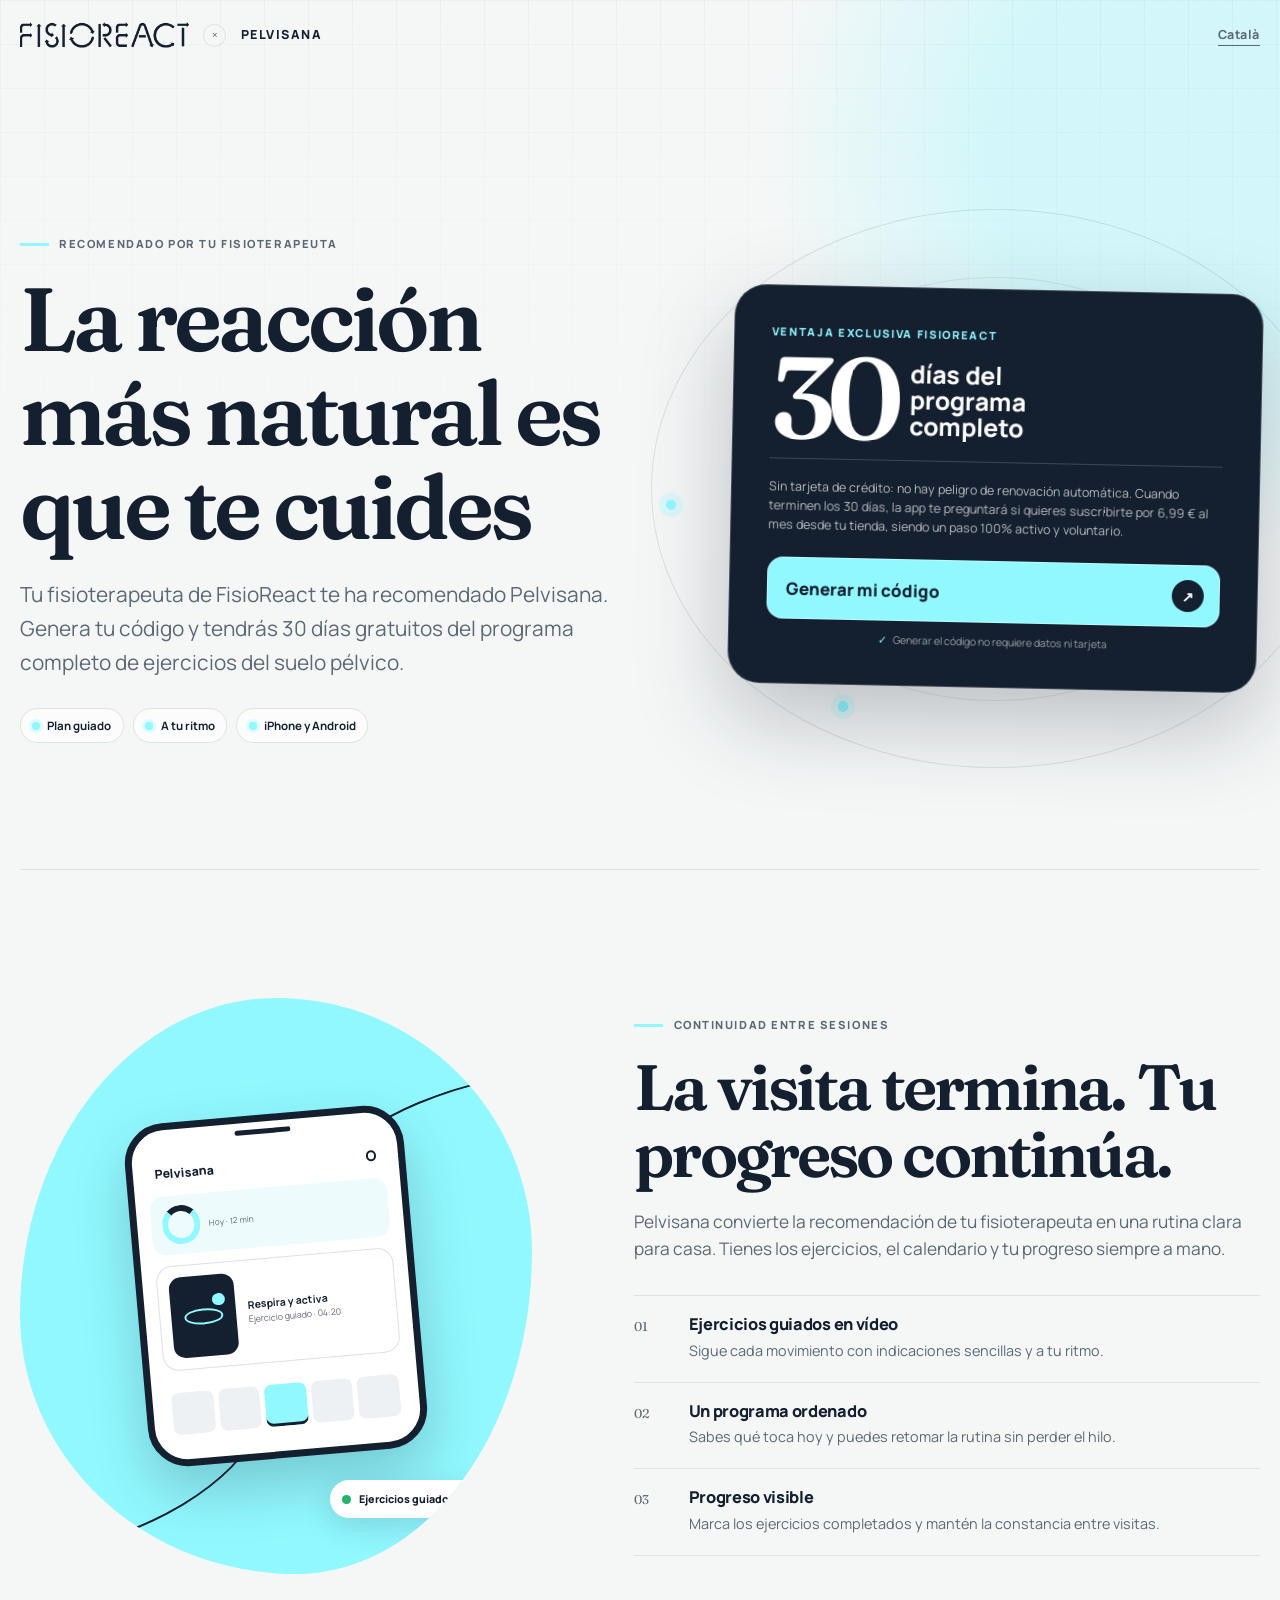
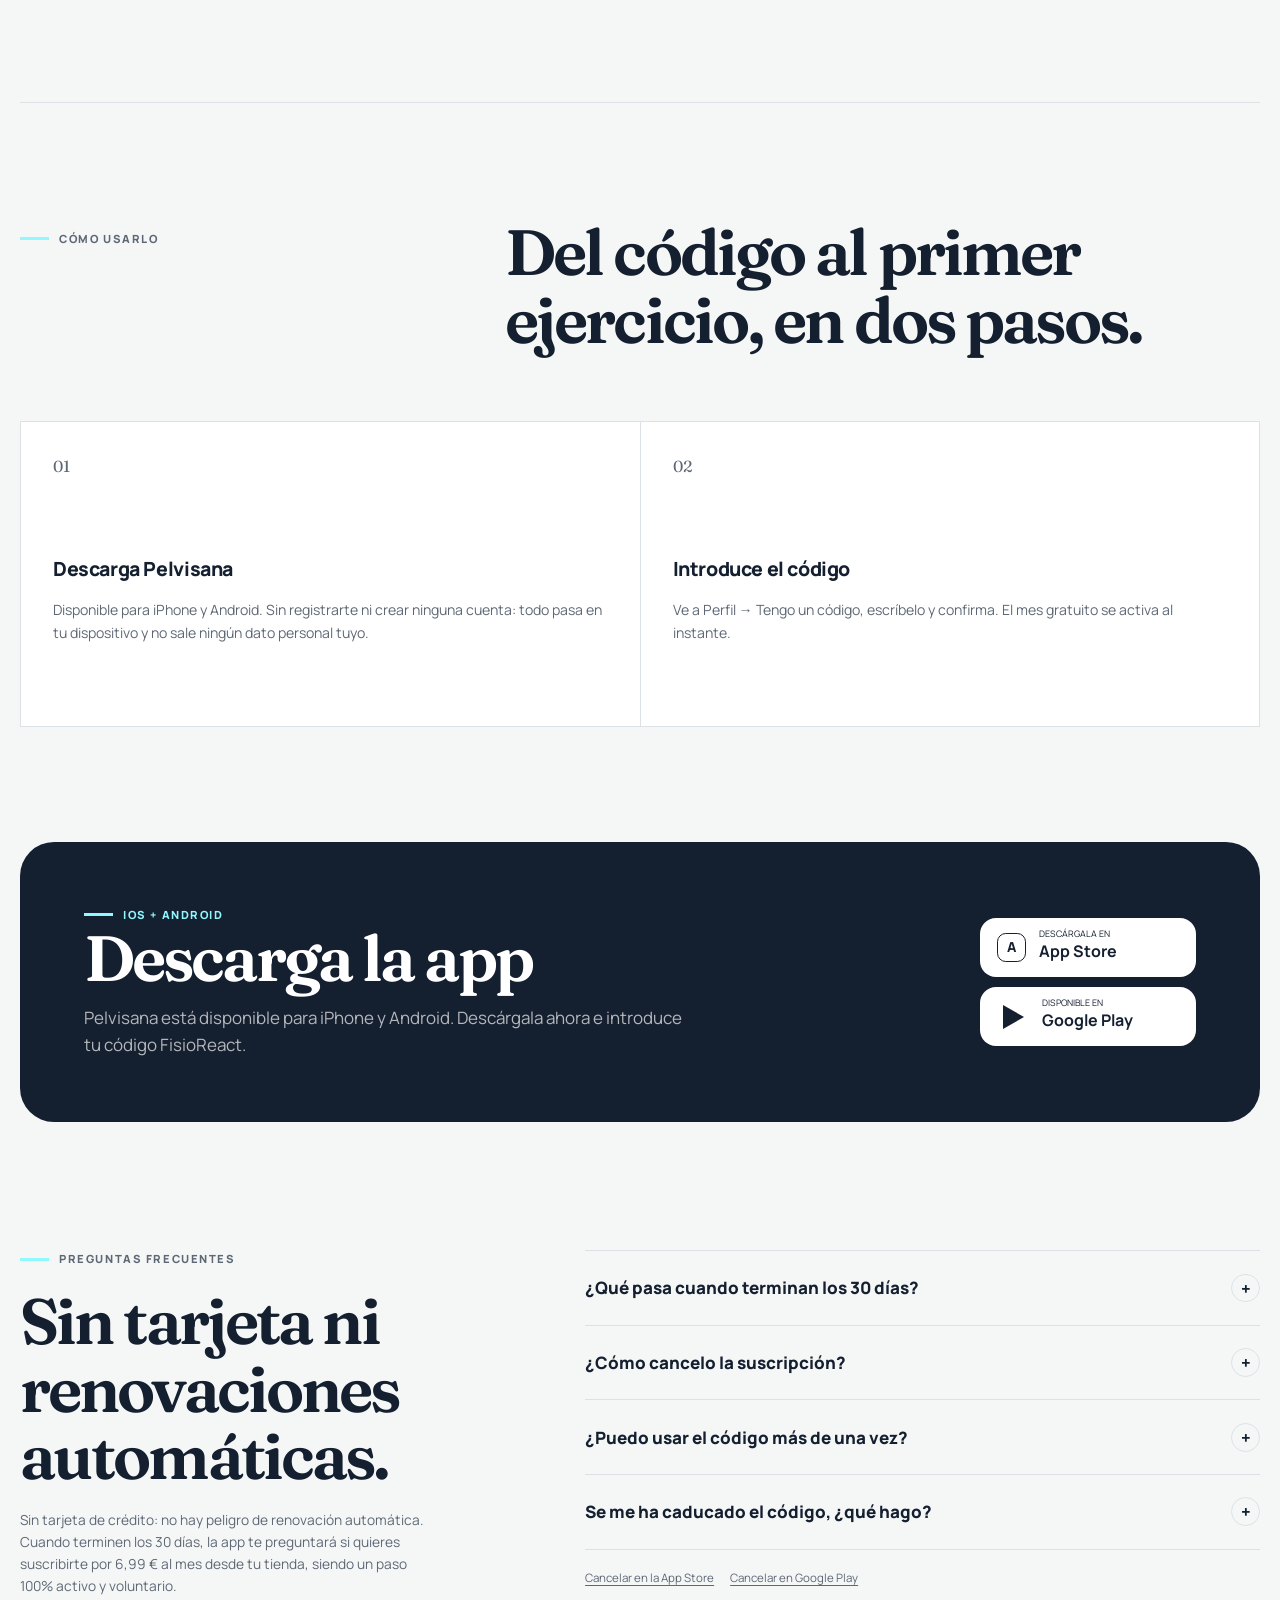
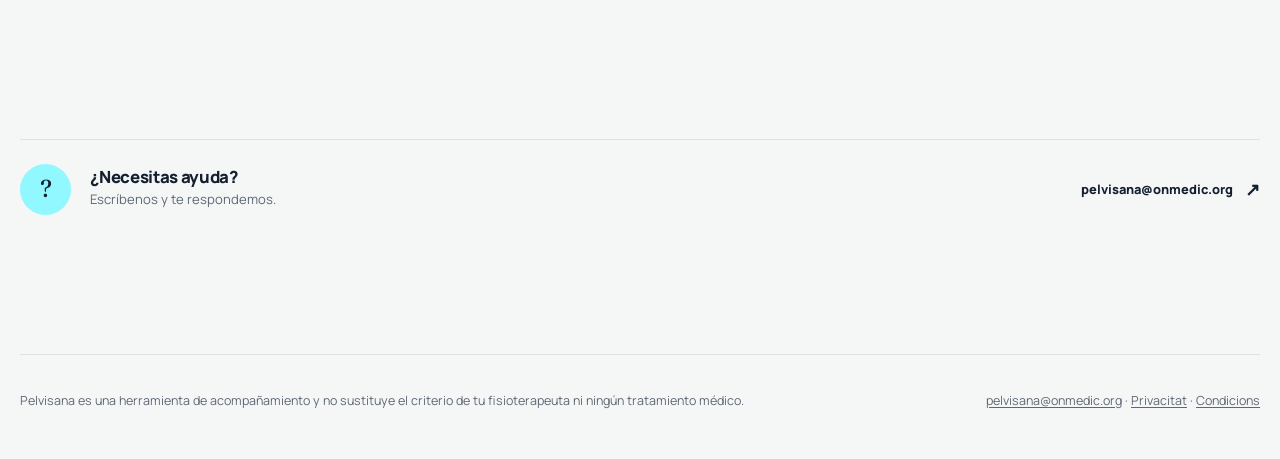
==== commit 07f33526: "deploy: 2026-08-17 17:00:18" ====
--- a/es/index.html
+++ b/es/index.html
@@ -1 +1 @@
-<!DOCTYPE html><html data-critters-container lang=es><head><meta charset=utf-8><meta content="width=device-width,initial-scale=1" name=viewport><title>Pelvisana para pacientes de FisioReact</title><meta content="Genera tu código y estrena Pelvisana con 30 días gratuitos, por recomendación de tu fisioterapeuta." name=description><meta content="noindex, nofollow" name=robots><meta content=light name=color-scheme><meta content=#141f2f name=theme-color><style>:root{--brand:#141f2f;--brand-hover:#111a28;--signal:#91f8ff;--background:#f5f7f7;--surface:#ffffff;--border:#dbe1e4;--text:#141f2f;--muted:#5e6875;--accent:#141f2f;--accent-contrast:#ffffff;--danger:#d90416;--radius:24px}</style><style>@font-face{font-family:Fraunces Variable;font-style:normal;font-display:swap;font-weight:100 900;src:url(/_astro/fraunces-vietnamese-wght-normal.CnvboYUG.woff2) format("woff2-variations");unicode-range:U+0102-0103,U+0110-0111,U+0128-0129,U+0168-0169,U+01A0-01A1,U+01AF-01B0,U+0300-0301,U+0303-0304,U+0308-0309,U+0323,U+0329,U+1EA0-1EF9,U+20AB}@font-face{font-family:Fraunces Variable;font-style:normal;font-display:swap;font-weight:100 900;src:url(/_astro/fraunces-latin-ext-wght-normal.Ca2vKHc0.woff2) format("woff2-variations");unicode-range:U+0100-02BA,U+02BD-02C5,U+02C7-02CC,U+02CE-02D7,U+02DD-02FF,U+0304,U+0308,U+0329,U+1D00-1DBF,U+1E00-1E9F,U+1EF2-1EFF,U+2020,U+20A0-20AB,U+20AD-20C0,U+2113,U+2C60-2C7F,U+A720-A7FF}@font-face{font-family:Fraunces Variable;font-style:normal;font-display:swap;font-weight:100 900;src:url(/_astro/fraunces-latin-wght-normal.ukD16Tqj.woff2) format("woff2-variations");unicode-range:U+0000-00FF,U+0131,U+0152-0153,U+02BB-02BC,U+02C6,U+02DA,U+02DC,U+0304,U+0308,U+0329,U+2000-206F,U+20AC,U+2122,U+2191,U+2193,U+2212,U+2215,U+FEFF,U+FFFD}@font-face{font-family:Manrope Variable;font-style:normal;font-display:swap;font-weight:200 800;src:url([data-uri]) format("woff2-variations");unicode-range:U+0460-052F,U+1C80-1C8A,U+20B4,U+2DE0-2DFF,U+A640-A69F,U+FE2E-FE2F}@font-face{font-family:Manrope Variable;font-style:normal;font-display:swap;font-weight:200 800;src:url(/_astro/manrope-cyrillic-wght-normal.Dvxsihut.woff2) format("woff2-variations");unicode-range:U+0301,U+0400-045F,U+0490-0491,U+04B0-04B1,U+2116}@font-face{font-family:Manrope Variable;font-style:normal;font-display:swap;font-weight:200 800;src:url(/_astro/manrope-greek-wght-normal.DL7QRZyv.woff2) format("woff2-variations");unicode-range:U+0370-0377,U+037A-037F,U+0384-038A,U+038C,U+038E-03A1,U+03A3-03FF}@font-face{font-family:Manrope Variable;font-style:normal;font-display:swap;font-weight:200 800;src:url(/_astro/manrope-vietnamese-wght-normal.usUDDRr7.woff2) format("woff2-variations");unicode-range:U+0102-0103,U+0110-0111,U+0128-0129,U+0168-0169,U+01A0-01A1,U+01AF-01B0,U+0300-0301,U+0303-0304,U+0308-0309,U+0323,U+0329,U+1EA0-1EF9,U+20AB}@font-face{font-family:Manrope Variable;font-style:normal;font-display:swap;font-weight:200 800;src:url(/_astro/manrope-latin-ext-wght-normal.Ch3YOpNY.woff2) format("woff2-variations");unicode-range:U+0100-02BA,U+02BD-02C5,U+02C7-02CC,U+02CE-02D7,U+02DD-02FF,U+0304,U+0308,U+0329,U+1D00-1DBF,U+1E00-1E9F,U+1EF2-1EFF,U+2020,U+20A0-20AB,U+20AD-20C0,U+2113,U+2C60-2C7F,U+A720-A7FF}@font-face{font-family:Manrope Variable;font-style:normal;font-display:swap;font-weight:200 800;src:url(/_astro/manrope-latin-wght-normal.DHIcAJRg.woff2) format("woff2-variations");unicode-range:U+0000-00FF,U+0131,U+0152-0153,U+02BB-02BC,U+02C6,U+02DA,U+02DC,U+0304,U+0308,U+0329,U+2000-206F,U+20AC,U+2122,U+2191,U+2193,U+2212,U+2215,U+FEFF,U+FFFD}:root{--brand:#141f2f;--brand-hover:#0b1421;--signal:#91f8ff;--background:#f5f7f7;--surface:#ffffff;--border:#dbe1e4;--text:#141f2f;--muted:#5e6875;--accent:#141f2f;--accent-contrast:#ffffff;--danger:#b42318;--radius:24px;--font-sans:"Manrope Variable","Avenir Next","Helvetica Neue",sans-serif;--font-display:"Fraunces Variable",Georgia,serif;--shadow:0 24px 70px rgb(20 31 47 / 10%)}*,:after,:before{box-sizing:border-box}html{scroll-behavior:smooth;-webkit-text-size-adjust:100%}body{min-width:320px;margin:0;background:radial-gradient(circle at 92% 4%,color-mix(in srgb,var(--signal) 34%,transparent) 0 12rem,transparent 26rem),var(--background);color:var(--text);font-family:var(--font-sans);font-size:17px;line-height:1.6;-webkit-font-smoothing:antialiased}body:before{position:fixed;inset:0;z-index:-1;background-image:linear-gradient(rgb(20 31 47 / 3%) 1px,transparent 1px),linear-gradient(90deg,rgb(20 31 47 / 3%) 1px,transparent 1px);background-size:44px 44px;content:"";mask-image:linear-gradient(to bottom,black,transparent 55%);pointer-events:none}a{color:inherit}button{font:inherit}a,button{-webkit-tap-highlight-color:transparent}.topbar,footer,main{width:min(100% - 2.5rem,78rem);margin-inline:auto}.topbar{display:flex;align-items:center;justify-content:space-between;gap:1.5rem;padding-block:1.4rem}.brand-lockup{display:flex;align-items:center;gap:.9rem;min-width:0}.brand-lockup img{display:block;width:auto;height:clamp(20px,3vw,26px)}.brand-lockup .collab-mark{display:grid;place-items:center;width:1.45rem;height:1.45rem;border:1px solid var(--border);border-radius:50%;color:var(--muted);font-size:.72rem}.brand-lockup .pelvisana-wordmark{font-size:.78rem;font-weight:800;letter-spacing:.12em;text-transform:uppercase;white-space:nowrap}.lang-link{border-bottom:1px solid currentColor;color:var(--muted);font-size:.78rem;font-weight:750;letter-spacing:.04em;text-decoration:none}main{padding-block:clamp(1rem,3vw,2.5rem) clamp(4rem,9vw,8rem)}h1,h2,h3{margin-top:0;color:var(--text);line-height:1.05;text-wrap:balance}h1,h2{font-family:var(--font-display);font-variation-settings:"SOFT" 50,"WONK" 1;font-weight:620;letter-spacing:-.045em}h3{font-size:1.02rem;font-weight:800;letter-spacing:-.02em}p{margin-top:0}.eyebrow{display:flex;align-items:center;gap:.65rem;margin:0 0 1.2rem;color:var(--muted);font-size:.7rem;font-weight:800;letter-spacing:.14em;text-transform:uppercase}.eyebrow:before{width:1.8rem;height:3px;background:var(--signal);content:""}footer{display:grid;grid-template-columns:1.5fr 1fr;gap:2rem;padding-block:2.25rem 3rem;border-top:1px solid var(--border);color:var(--muted);font-size:.78rem}footer p{margin:0}footer .footer-links{text-align:right}footer a{text-underline-offset:.2em}@media(max-width:700px){.topbar,footer,main{width:min(100% - 1.5rem,78rem)}.topbar{padding-block:1rem}.brand-lockup{gap:.55rem}.brand-lockup .pelvisana-wordmark{font-size:.65rem}footer{grid-template-columns:1fr;gap:1rem}footer .footer-links{text-align:left}}@media(prefers-reduced-motion:reduce){*,:after,:before{scroll-behavior:auto!important;animation:none!important;transition:none!important}}.generator[data-astro-cid-xj4i4xix]{margin-top:1.4rem}.generator[data-astro-cid-xj4i4xix]>button[data-astro-cid-xj4i4xix]{display:flex;align-items:center;justify-content:space-between;gap:1rem;width:100%;padding:.95rem 1rem .95rem 1.2rem;border:0;border-radius:1rem;background:var(--signal);color:var(--brand);font-weight:850;cursor:pointer;box-shadow:inset 0 0 0 1px #ffffff59;transition:background .2s ease,transform .2s ease}.generator[data-astro-cid-xj4i4xix]>button[data-astro-cid-xj4i4xix] i[data-astro-cid-xj4i4xix]{display:grid;place-items:center;width:2rem;height:2rem;border-radius:50%;background:var(--brand);color:#fff;font-size:.9rem;font-style:normal}.generator[data-astro-cid-xj4i4xix]>button[data-astro-cid-xj4i4xix]:hover:not([disabled]){background:#fff;transform:translateY(-2px)}.generator__privacy[data-astro-cid-xj4i4xix]{display:flex;align-items:center;justify-content:center;gap:.4rem;margin:.65rem 0 0;color:#ffffff94;font-size:.66rem}.generator__privacy[data-astro-cid-xj4i4xix] span[data-astro-cid-xj4i4xix]{color:var(--signal)}.result[data-astro-cid-xj4i4xix]{margin-top:1rem;padding:1rem;border:1px solid rgb(255 255 255 / 18%);border-radius:1.1rem;background:#ffffff14;text-align:center}.result__label[data-astro-cid-xj4i4xix]{margin:0 0 .2rem;color:var(--signal);font-size:.65rem;font-weight:800;letter-spacing:.12em;text-transform:uppercase}output[data-astro-cid-xj4i4xix]{display:block;margin-bottom:.7rem;color:#fff;font-family:SFMono-Regular,Consolas,monospace;font-size:clamp(2rem,10vw,3.1rem);font-weight:800;letter-spacing:.12em;line-height:1.2;overflow-wrap:anywhere;user-select:all}#copy[data-astro-cid-xj4i4xix]{padding:.45rem .85rem;border:1px solid rgb(255 255 255 / 28%);border-radius:999px;background:0 0;color:#fff;font-size:.72rem;font-weight:750;cursor:pointer}.result__meta[data-astro-cid-xj4i4xix]{margin:.7rem 0 0;color:#fff9;font-size:.66rem;line-height:1.45}.generator__error[data-astro-cid-xj4i4xix]{margin:.8rem 0 0;padding:.7rem .8rem;border-radius:.8rem;background:#fff1f0;color:#8f1d16;font-size:.76rem;line-height:1.45}.hero[data-astro-cid-bvv4u53t]{display:grid;grid-template-columns:minmax(0,1.08fr) minmax(22rem,.92fr);align-items:center;gap:clamp(2rem,7vw,7rem);min-height:min(760px,calc(100vh - 8rem));padding-block:clamp(2rem,7vw,6.5rem)}.hero__copy[data-astro-cid-bvv4u53t]{position:relative;z-index:1}.hero[data-astro-cid-bvv4u53t] h1[data-astro-cid-bvv4u53t]{max-width:11ch;margin-bottom:1.4rem;font-size:clamp(3.35rem,7vw,6.9rem)}.hero__lead[data-astro-cid-bvv4u53t]{max-width:43rem;margin-bottom:1.8rem;color:var(--muted);font-size:clamp(1.05rem,1.8vw,1.3rem);line-height:1.65}.benefits[data-astro-cid-bvv4u53t]{display:flex;flex-wrap:wrap;gap:.6rem;padding:0;margin:0;list-style:none}.benefits[data-astro-cid-bvv4u53t] li[data-astro-cid-bvv4u53t]{display:flex;align-items:center;gap:.45rem;padding:.45rem .7rem;border:1px solid var(--border);border-radius:999px;background:#ffffffa6;font-size:.72rem;font-weight:700}.benefits[data-astro-cid-bvv4u53t] li[data-astro-cid-bvv4u53t]:before{width:.5rem;height:.5rem;border-radius:50%;background:var(--signal);box-shadow:0 0 0 3px color-mix(in srgb,var(--signal) 30%,transparent);content:""}.hero__offer-wrap[data-astro-cid-bvv4u53t]{position:relative;isolation:isolate}.orbit[data-astro-cid-bvv4u53t]{position:absolute;inset:-5rem;z-index:-1;border:1px solid rgb(20 31 47 / 10%);border-radius:50%;animation:orbit-in 1.2s cubic-bezier(.2,.8,.2,1) both}.orbit[data-astro-cid-bvv4u53t]:after,.orbit[data-astro-cid-bvv4u53t]:before{position:absolute;border:1px solid rgb(20 31 47 / 8%);border-radius:50%;content:""}.orbit[data-astro-cid-bvv4u53t]:before{inset:12%}.orbit[data-astro-cid-bvv4u53t]:after{inset:25%}.orbit[data-astro-cid-bvv4u53t] span[data-astro-cid-bvv4u53t]{position:absolute;width:.65rem;height:.65rem;border-radius:50%;background:var(--signal);box-shadow:0 0 0 7px color-mix(in srgb,var(--signal) 24%,transparent)}.orbit[data-astro-cid-bvv4u53t] span[data-astro-cid-bvv4u53t]:first-child{top:18%;right:12%}.orbit[data-astro-cid-bvv4u53t] span[data-astro-cid-bvv4u53t]:nth-child(2){bottom:10%;left:27%}.orbit[data-astro-cid-bvv4u53t] span[data-astro-cid-bvv4u53t]:nth-child(3){top:52%;left:2%}.hero__offer[data-astro-cid-bvv4u53t]{padding:clamp(1.3rem,3.5vw,2.3rem);border:1px solid rgb(255 255 255 / 20%);border-radius:calc(var(--radius) + 8px);background:var(--brand);color:#fff;box-shadow:0 34px 90px #141f2f42;transform:rotate(1.2deg);animation:card-in .9s .15s cubic-bezier(.2,.8,.2,1) both}.offer__eyebrow[data-astro-cid-bvv4u53t]{margin:0 0 1rem;color:var(--signal);font-size:.69rem;font-weight:800;letter-spacing:.15em;text-transform:uppercase}.offer__headline[data-astro-cid-bvv4u53t]{display:flex;align-items:flex-end;gap:1rem;padding-bottom:1.3rem;border-bottom:1px solid rgb(255 255 255 / 18%)}.offer__headline[data-astro-cid-bvv4u53t] strong[data-astro-cid-bvv4u53t]{font-family:var(--font-display);font-size:clamp(4.8rem,9vw,7.5rem);font-weight:580;letter-spacing:-.08em;line-height:.7}.offer__headline[data-astro-cid-bvv4u53t] span[data-astro-cid-bvv4u53t]{max-width:7ch;font-size:clamp(1.1rem,2.2vw,1.55rem);font-weight:750;line-height:1.05}.offer__fine-print[data-astro-cid-bvv4u53t]{margin:1.1rem 0 0;color:#ffffffb3;font-size:.78rem;line-height:1.55}.continuity[data-astro-cid-bvv4u53t]{display:grid;grid-template-columns:minmax(21rem,.9fr) minmax(0,1.1fr);align-items:center;gap:clamp(3rem,8vw,8rem);padding-block:clamp(5rem,10vw,9rem);border-top:1px solid var(--border)}.continuity__visual[data-astro-cid-bvv4u53t]{position:relative;display:grid;place-items:center;min-height:36rem;border-radius:50% 50% 46% 54%/55% 44% 56% 45%;background:var(--signal);overflow:hidden}.phone[data-astro-cid-bvv4u53t]{position:relative;width:min(63%,17.5rem);padding:.9rem;border:7px solid var(--brand);border-radius:2.5rem;background:#fff;box-shadow:0 25px 55px #141f2f38;transform:rotate(-5deg)}.phone[data-astro-cid-bvv4u53t]:before{position:absolute;top:.45rem;left:50%;width:3.5rem;height:.28rem;border-radius:1rem;background:var(--brand);content:"";transform:translate(-50%)}.phone__top[data-astro-cid-bvv4u53t]{display:flex;align-items:center;justify-content:space-between;padding:1.2rem .45rem .8rem;color:var(--brand);font-size:.77rem;font-weight:850}.phone__top[data-astro-cid-bvv4u53t] i[data-astro-cid-bvv4u53t]{width:.65rem;height:.65rem;border:2px solid var(--brand);border-radius:50%}.phone__progress[data-astro-cid-bvv4u53t]{display:flex;align-items:center;gap:.55rem;padding:.65rem;border-radius:.85rem;background:#eefbfc;color:var(--muted);font-size:.62rem}.phone__progress[data-astro-cid-bvv4u53t] span[data-astro-cid-bvv4u53t]{width:2.4rem;height:2.4rem;border:6px solid var(--signal);border-top-color:var(--brand);border-radius:50%}.phone__exercise[data-astro-cid-bvv4u53t]{display:flex;gap:.75rem;align-items:center;margin:.7rem 0;padding:.65rem;border:1px solid var(--border);border-radius:1rem}.phone__figure[data-astro-cid-bvv4u53t]{display:grid;place-items:center;flex:0 0 4.1rem;height:5.1rem;border-radius:.75rem;background:var(--brand)}.phone__figure[data-astro-cid-bvv4u53t] i[data-astro-cid-bvv4u53t]{position:relative;width:2.4rem;height:1rem;border:2px solid var(--signal);border-radius:50%}.phone__figure[data-astro-cid-bvv4u53t] i[data-astro-cid-bvv4u53t]:after{position:absolute;right:-.3rem;top:-1rem;width:.8rem;height:.8rem;border-radius:50%;background:var(--signal);content:""}.phone__exercise[data-astro-cid-bvv4u53t] p[data-astro-cid-bvv4u53t]{display:grid;gap:.2rem;margin:0;font-size:.65rem;line-height:1.3}.phone__exercise[data-astro-cid-bvv4u53t] span[data-astro-cid-bvv4u53t]{color:var(--muted);font-size:.55rem}.phone__calendar[data-astro-cid-bvv4u53t]{display:grid;grid-template-columns:repeat(5,1fr);gap:.3rem;padding:.7rem .3rem}.phone__calendar[data-astro-cid-bvv4u53t] i[data-astro-cid-bvv4u53t]{aspect-ratio:1;border-radius:.45rem;background:#eef1f3}.phone__calendar[data-astro-cid-bvv4u53t] i[data-astro-cid-bvv4u53t].active{background:var(--signal);box-shadow:inset 0 -3px 0 var(--brand)}.visual-note[data-astro-cid-bvv4u53t]{position:absolute;right:1rem;bottom:3.5rem;display:flex;align-items:center;gap:.5rem;margin:0;padding:.65rem .8rem;border-radius:999px;background:#fff;box-shadow:0 10px 30px #141f2f24;font-size:.67rem;font-weight:800}.visual-note[data-astro-cid-bvv4u53t] span[data-astro-cid-bvv4u53t]{width:.55rem;height:.55rem;border-radius:50%;background:#23b26d}.movement-line[data-astro-cid-bvv4u53t]{position:absolute;width:70%;height:30%;border:2px solid rgb(20 31 47 / 16%);border-color:var(--brand) transparent transparent;border-radius:50%}.movement-line--one[data-astro-cid-bvv4u53t]{top:16%;right:-22%;transform:rotate(-20deg)}.movement-line--two[data-astro-cid-bvv4u53t]{bottom:6%;left:-21%;transform:rotate(160deg)}.continuity__copy[data-astro-cid-bvv4u53t] h2[data-astro-cid-bvv4u53t],.download[data-astro-cid-bvv4u53t] h2[data-astro-cid-bvv4u53t],.faq[data-astro-cid-bvv4u53t] h2[data-astro-cid-bvv4u53t],.section-heading[data-astro-cid-bvv4u53t] h2[data-astro-cid-bvv4u53t]{margin-bottom:1.25rem;font-size:clamp(2.5rem,5vw,4.7rem)}.section-lead[data-astro-cid-bvv4u53t]{max-width:40rem;color:var(--muted);font-size:1.08rem}.feature-list[data-astro-cid-bvv4u53t]{margin-top:2rem;border-top:1px solid var(--border)}.feature-list[data-astro-cid-bvv4u53t] article[data-astro-cid-bvv4u53t]{display:grid;grid-template-columns:2.4rem 1fr;gap:1rem;padding:1.25rem 0;border-bottom:1px solid var(--border)}.feature-list[data-astro-cid-bvv4u53t] article[data-astro-cid-bvv4u53t]>span[data-astro-cid-bvv4u53t]{color:var(--muted);font-family:var(--font-display);font-size:.8rem}.feature-list[data-astro-cid-bvv4u53t] h3[data-astro-cid-bvv4u53t]{margin-bottom:.35rem}.feature-list[data-astro-cid-bvv4u53t] p[data-astro-cid-bvv4u53t]{margin:0;color:var(--muted);font-size:.9rem}.how[data-astro-cid-bvv4u53t]{padding-block:clamp(5rem,9vw,8rem);border-top:1px solid var(--border)}.section-heading[data-astro-cid-bvv4u53t]{display:grid;grid-template-columns:.75fr 1.25fr;align-items:start;gap:2rem;margin-bottom:3rem}.section-heading[data-astro-cid-bvv4u53t] .eyebrow[data-astro-cid-bvv4u53t]{margin-top:.7rem}.steps[data-astro-cid-bvv4u53t]{display:grid;grid-template-columns:repeat(auto-fit,minmax(280px,1fr));gap:1px;padding:1px;margin:0;background:var(--border);list-style:none}.steps[data-astro-cid-bvv4u53t] li[data-astro-cid-bvv4u53t]{min-height:19rem;padding:clamp(1.3rem,3vw,2rem);background:var(--surface);transition:transform .25s ease,background .25s ease}.steps[data-astro-cid-bvv4u53t] li[data-astro-cid-bvv4u53t]:hover{position:relative;z-index:1;background:var(--signal);transform:translateY(-7px)}.step-number[data-astro-cid-bvv4u53t]{display:block;margin-bottom:5rem;color:var(--muted);font-family:var(--font-display);font-size:1rem}.steps[data-astro-cid-bvv4u53t] h3[data-astro-cid-bvv4u53t]{font-size:1.22rem}.steps[data-astro-cid-bvv4u53t] p[data-astro-cid-bvv4u53t]{margin:0;color:var(--muted);font-size:.88rem}.steps[data-astro-cid-bvv4u53t] li[data-astro-cid-bvv4u53t]:hover .step-number[data-astro-cid-bvv4u53t],.steps[data-astro-cid-bvv4u53t] li[data-astro-cid-bvv4u53t]:hover p[data-astro-cid-bvv4u53t]{color:color-mix(in srgb,var(--brand) 72%,transparent)}.download[data-astro-cid-bvv4u53t]{display:grid;grid-template-columns:1fr auto;align-items:center;gap:3rem;padding:clamp(2rem,5vw,4rem);border-radius:calc(var(--radius) + 10px);background:var(--brand);color:#fff;overflow:hidden}.download[data-astro-cid-bvv4u53t] h2[data-astro-cid-bvv4u53t]{max-width:12ch;margin-bottom:.8rem;color:#fff}.download[data-astro-cid-bvv4u53t] .eyebrow[data-astro-cid-bvv4u53t]{color:var(--signal)}.download[data-astro-cid-bvv4u53t] p[data-astro-cid-bvv4u53t]{max-width:38rem;margin:0;color:#ffffffad}.store-links[data-astro-cid-bvv4u53t]{display:grid;gap:.65rem}.store-link[data-astro-cid-bvv4u53t]{display:flex;align-items:center;gap:.8rem;min-width:13.5rem;padding:.7rem 1rem;border:1px solid rgb(255 255 255 / 20%);border-radius:1rem;background:#fff;color:var(--brand);text-decoration:none;transition:transform .2s ease}.store-link[data-astro-cid-bvv4u53t]:hover{transform:translate(-5px)}.store-link[data-astro-cid-bvv4u53t] span[data-astro-cid-bvv4u53t]:last-child{display:grid}.store-link[data-astro-cid-bvv4u53t] small[data-astro-cid-bvv4u53t]{font-size:.56rem;line-height:1;text-transform:uppercase}.store-link[data-astro-cid-bvv4u53t] strong[data-astro-cid-bvv4u53t]{font-size:1rem}.store-icon[data-astro-cid-bvv4u53t]{display:grid;place-items:center;width:1.8rem;height:1.8rem}.store-icon--apple[data-astro-cid-bvv4u53t]{border:1px solid var(--brand);border-radius:.55rem;font-size:.86rem;font-weight:900}.store-icon--play[data-astro-cid-bvv4u53t]{width:0;height:0;margin-inline:.35rem;border-top:.8rem solid transparent;border-bottom:.8rem solid transparent;border-left:1.35rem solid var(--brand)}.faq[data-astro-cid-bvv4u53t]{display:grid;grid-template-columns:.8fr 1.2fr;gap:clamp(3rem,9vw,9rem);padding-block:clamp(6rem,10vw,9rem)}.faq__intro[data-astro-cid-bvv4u53t]{position:sticky;top:2rem;align-self:start}.faq__intro[data-astro-cid-bvv4u53t] h2[data-astro-cid-bvv4u53t]{max-width:9ch}.faq__intro[data-astro-cid-bvv4u53t]>p[data-astro-cid-bvv4u53t]:last-child{max-width:26rem;color:var(--muted);font-size:.86rem}.faq__items[data-astro-cid-bvv4u53t]{border-top:1px solid var(--border)}details[data-astro-cid-bvv4u53t]{border-bottom:1px solid var(--border)}summary[data-astro-cid-bvv4u53t]{display:flex;align-items:center;justify-content:space-between;gap:1rem;padding:1.4rem 0;cursor:pointer;font-weight:800;list-style:none}summary[data-astro-cid-bvv4u53t]::-webkit-details-marker{display:none}summary[data-astro-cid-bvv4u53t] span[data-astro-cid-bvv4u53t]{display:grid;place-items:center;flex:0 0 1.8rem;height:1.8rem;border:1px solid var(--border);border-radius:50%;transition:transform .2s ease}details[data-astro-cid-bvv4u53t] p[data-astro-cid-bvv4u53t]{max-width:42rem;margin:-.5rem 0 1.4rem;color:var(--muted);font-size:.92rem}.cancel-links[data-astro-cid-bvv4u53t]{display:flex;flex-wrap:wrap;gap:1rem;padding-top:1.2rem}.cancel-links[data-astro-cid-bvv4u53t] a[data-astro-cid-bvv4u53t]{color:var(--muted);font-size:.72rem;text-underline-offset:.2rem}.support[data-astro-cid-bvv4u53t]{display:grid;grid-template-columns:auto 1fr auto;align-items:center;gap:1.2rem;padding:1.5rem 0;border-top:1px solid var(--border)}.support__mark[data-astro-cid-bvv4u53t]{display:grid;place-items:center;width:3.2rem;height:3.2rem;border-radius:50%;background:var(--signal);font-family:var(--font-display);font-size:1.5rem}.support[data-astro-cid-bvv4u53t] h2[data-astro-cid-bvv4u53t]{margin:0 0 .2rem;font-family:var(--font-sans);font-size:1.05rem;font-weight:850;letter-spacing:-.02em}.support[data-astro-cid-bvv4u53t] p[data-astro-cid-bvv4u53t]{margin:0;color:var(--muted);font-size:.82rem}.support[data-astro-cid-bvv4u53t]>a[data-astro-cid-bvv4u53t]{display:flex;align-items:center;gap:.75rem;font-size:.8rem;font-weight:800;text-decoration:none}.support[data-astro-cid-bvv4u53t]>a[data-astro-cid-bvv4u53t] span[data-astro-cid-bvv4u53t]{font-size:1.1rem}@keyframes card-in{0%{opacity:0;transform:translateY(2rem) rotate(4deg)}to{opacity:1;transform:rotate(1.2deg)}}@keyframes orbit-in{0%{opacity:0;transform:scale(.75)}to{opacity:1;transform:scale(1)}}@media(max-width:980px){.hero[data-astro-cid-bvv4u53t]{grid-template-columns:1fr;min-height:auto}.hero__copy[data-astro-cid-bvv4u53t]{max-width:50rem}.hero[data-astro-cid-bvv4u53t] h1[data-astro-cid-bvv4u53t]{max-width:12ch}.hero__offer-wrap[data-astro-cid-bvv4u53t]{width:min(100%,35rem);margin-inline:auto}.continuity[data-astro-cid-bvv4u53t]{grid-template-columns:1fr}.continuity__visual[data-astro-cid-bvv4u53t]{width:min(100%,36rem);margin-inline:auto}.section-heading[data-astro-cid-bvv4u53t]{grid-template-columns:1fr}.section-heading[data-astro-cid-bvv4u53t] .eyebrow[data-astro-cid-bvv4u53t]{margin-top:0}.download[data-astro-cid-bvv4u53t]{grid-template-columns:1fr}.store-links[data-astro-cid-bvv4u53t]{grid-template-columns:repeat(2,minmax(0,1fr))}.faq[data-astro-cid-bvv4u53t]{grid-template-columns:1fr}.faq__intro[data-astro-cid-bvv4u53t]{position:static}.faq__intro[data-astro-cid-bvv4u53t] h2[data-astro-cid-bvv4u53t]{max-width:12ch}}@media(max-width:700px){.hero[data-astro-cid-bvv4u53t]{padding-top:2.3rem}.hero[data-astro-cid-bvv4u53t] h1[data-astro-cid-bvv4u53t]{font-size:clamp(3.15rem,16vw,4.8rem)}.hero__offer[data-astro-cid-bvv4u53t]{transform:none}.orbit[data-astro-cid-bvv4u53t]{inset:-2rem}.offer__headline[data-astro-cid-bvv4u53t] strong[data-astro-cid-bvv4u53t]{font-size:5.5rem}.continuity__visual[data-astro-cid-bvv4u53t]{min-height:30rem}.steps[data-astro-cid-bvv4u53t]{grid-template-columns:1fr}.steps[data-astro-cid-bvv4u53t] li[data-astro-cid-bvv4u53t]{min-height:auto}.step-number[data-astro-cid-bvv4u53t]{margin-bottom:2.5rem}.store-links[data-astro-cid-bvv4u53t]{grid-template-columns:1fr}.store-link[data-astro-cid-bvv4u53t]{min-width:0}.support[data-astro-cid-bvv4u53t]{grid-template-columns:auto 1fr}.support[data-astro-cid-bvv4u53t]>a[data-astro-cid-bvv4u53t]{grid-column:2}.download[data-astro-cid-bvv4u53t]{padding:1.5rem}.faq[data-astro-cid-bvv4u53t]{padding-bottom:5rem}}</style><link href=/_astro/index.bY2s-1t1.css rel=stylesheet media=print onload="this.media=&#34;all&#34;"><noscript><link href=/_astro/index.bY2s-1t1.css rel=stylesheet></noscript><link href=/_astro/index.QGpbORim.css rel=stylesheet media=print onload="this.media=&#34;all&#34;"><noscript><link href=/_astro/index.QGpbORim.css rel=stylesheet></noscript></head><body><header class=topbar><div class=brand-lockup aria-label="FisioReact amb Pelvisana"><img alt=FisioReact height=45 src=/img/fisioreact-logo.png width=292> <span aria-hidden=true class=collab-mark>×</span> <span class=pelvisana-wordmark>Pelvisana</span></div><a href=/ class=lang-link hreflang=ca>Català</a></header><main class=wide><section class=hero aria-labelledby=hero-title data-astro-cid-bvv4u53t><div data-astro-cid-bvv4u53t class=hero__copy><p data-astro-cid-bvv4u53t class=eyebrow>Recomendado por tu fisioterapeuta</p><h1 data-astro-cid-bvv4u53t id=hero-title>La reacción más natural es que te cuides</h1><p data-astro-cid-bvv4u53t class=hero__lead>Tu fisioterapeuta de FisioReact te ha recomendado Pelvisana. Genera tu código y tendrás 30 días gratuitos del programa completo de ejercicios del suelo pélvico.</p><ul aria-label="Continuidad entre sesiones" class=benefits data-astro-cid-bvv4u53t><li data-astro-cid-bvv4u53t>Plan guiado</li><li data-astro-cid-bvv4u53t>A tu ritmo</li><li data-astro-cid-bvv4u53t>iPhone y Android</li></ul></div><div data-astro-cid-bvv4u53t class=hero__offer-wrap><div data-astro-cid-bvv4u53t class=orbit aria-hidden=true><span data-astro-cid-bvv4u53t></span><span data-astro-cid-bvv4u53t></span><span data-astro-cid-bvv4u53t></span></div><article data-astro-cid-bvv4u53t class=hero__offer><p data-astro-cid-bvv4u53t class=offer__eyebrow>Ventaja exclusiva FisioReact</p><div data-astro-cid-bvv4u53t class=offer__headline><strong data-astro-cid-bvv4u53t>30</strong> <span data-astro-cid-bvv4u53t>días del programa completo</span></div><p data-astro-cid-bvv4u53t class=offer__fine-print>Sin tarjeta de crédito: no hay peligro de renovación automática. Cuando terminen los 30 días, la app te preguntará si quieres suscribirte por 6,99 € al mes desde tu tienda, siendo un paso 100% activo y voluntario.</p><section class=generator aria-label="Generar mi código" data-astro-cid-xj4i4xix><button data-astro-cid-xj4i4xix data-label="Generar mi código" id=generate type=button data-busy=Generando…><span data-astro-cid-xj4i4xix>Generar mi código</span><i aria-hidden=true data-astro-cid-xj4i4xix>↗</i></button><p class=generator__privacy data-astro-cid-xj4i4xix><span aria-hidden=true data-astro-cid-xj4i4xix>✓</span>Generar el código no requiere datos ni tarjeta</p><div class=result data-astro-cid-xj4i4xix hidden id=result><p class=result__label data-astro-cid-xj4i4xix>Tu código</p><output aria-live=polite data-astro-cid-xj4i4xix id=code></output><button data-astro-cid-xj4i4xix data-label=Copiar id=copy type=button data-done=Copiado>Copiar</button><p class=result__meta data-astro-cid-xj4i4xix id=validity></p><p class=result__meta data-astro-cid-xj4i4xix>Apúntalo antes de cerrar la página. Si lo pierdes, puedes generar otro.</p></div><p class=generator__error data-astro-cid-xj4i4xix id=error hidden role=alert></p></section><script>!function(){const e={daily_limit_reached:"Hoy ya se han generado todos los códigos disponibles. Inténtalo mañana o habla con tu fisioterapeuta.",ip_limit_reached:"Has generado demasiados códigos desde esta conexión. Inténtalo mañana.",uid_limit_reached:"Tu cuenta ya ha generado demasiados códigos hoy. Inténtalo mañana.",inventory_exhausted:"Ahora mismo no quedan códigos disponibles. Avisa a tu fisioterapeuta y lo resolvemos enseguida.",issuance_disabled:"Esta campaña no permite generar códigos desde la web.",inactive:"La campaña todavía no está activa. Inténtalo más tarde.",not_started:"La campaña todavía no ha empezado.",expired:"Esta campaña ya ha finalizado.",network:"No hemos podido conectar. Comprueba la conexión e inténtalo de nuevo.",unknown:"Algo no ha ido bien. Inténtalo de nuevo en un momento."};!function(){const t=document.getElementById("generate"),n=document.getElementById("result"),a=document.getElementById("code"),o=document.getElementById("validity"),d=document.getElementById("error"),i=document.getElementById("copy");if(!(t&&n&&a&&o&&d&&i))return;const s=t=>{d.textContent=e[t]||e.unknown,d.hidden=!1};t.addEventListener("click",async()=>{d.hidden=!0,t.disabled=!0,t.setAttribute("aria-busy","true");const e=t.querySelector("span");e&&(e.textContent=t.dataset.busy);try{const e=await fetch("https://us-central1-pelvisana-f9e68.cloudfunctions.net/issuePartnerCode",{method:"POST",headers:{"Content-Type":"application/json"},body:JSON.stringify({data:{campaignId:"fisioreact-2026"}})}),d=await e.json().catch(()=>null);if(!e.ok||!d||d.error)return void s(d?.error?.details?.reason??"unknown");const i=d.result?.code;if(!i)return void s("unknown");a.textContent=i;const r=d.result?.expiresAt;if(r){const e=new Date(r).toLocaleDateString("es",{day:"numeric",month:"long",year:"numeric"});o.textContent="Válido hasta el %s".replace("%s",e),o.hidden=!1}else o.hidden=!0;n.hidden=!1,t.hidden=!0}catch{s("network")}finally{t.disabled=!1,t.removeAttribute("aria-busy"),e&&(e.textContent=t.dataset.label)}}),i.addEventListener("click",async()=>{try{await navigator.clipboard.writeText(a.textContent||""),i.textContent=i.dataset.done,setTimeout(()=>{i.textContent=i.dataset.label},2e3)}catch{}})}()}()</script></article></div></section><section class=continuity aria-labelledby=continuity-title data-astro-cid-bvv4u53t><div data-astro-cid-bvv4u53t class=continuity__visual aria-hidden=true><div data-astro-cid-bvv4u53t class="movement-line movement-line--one"></div><div data-astro-cid-bvv4u53t class="movement-line movement-line--two"></div><div data-astro-cid-bvv4u53t class=phone><div data-astro-cid-bvv4u53t class=phone__top><span data-astro-cid-bvv4u53t>Pelvisana</span><i data-astro-cid-bvv4u53t></i></div><div data-astro-cid-bvv4u53t class=phone__progress><span data-astro-cid-bvv4u53t></span><small data-astro-cid-bvv4u53t>Hoy · 12 min</small></div><div data-astro-cid-bvv4u53t class=phone__exercise><div data-astro-cid-bvv4u53t class=phone__figure><i data-astro-cid-bvv4u53t></i></div><p data-astro-cid-bvv4u53t><strong data-astro-cid-bvv4u53t>Respira y activa</strong><span data-astro-cid-bvv4u53t>Ejercicio guiado · 04:20</span></p></div><div data-astro-cid-bvv4u53t class=phone__calendar><i data-astro-cid-bvv4u53t></i><i data-astro-cid-bvv4u53t></i><i data-astro-cid-bvv4u53t class=active></i><i data-astro-cid-bvv4u53t></i><i data-astro-cid-bvv4u53t></i></div></div><p data-astro-cid-bvv4u53t class=visual-note><span data-astro-cid-bvv4u53t></span>Ejercicios guiados en vídeo</p></div><div data-astro-cid-bvv4u53t class=continuity__copy><p data-astro-cid-bvv4u53t class=eyebrow>Continuidad entre sesiones</p><h2 data-astro-cid-bvv4u53t id=continuity-title>La visita termina. Tu progreso continúa.</h2><p data-astro-cid-bvv4u53t class=section-lead>Pelvisana convierte la recomendación de tu fisioterapeuta en una rutina clara para casa. Tienes los ejercicios, el calendario y tu progreso siempre a mano.</p><div data-astro-cid-bvv4u53t class=feature-list><article data-astro-cid-bvv4u53t><span data-astro-cid-bvv4u53t aria-hidden=true>01</span><div data-astro-cid-bvv4u53t><h3 data-astro-cid-bvv4u53t>Ejercicios guiados en vídeo</h3><p data-astro-cid-bvv4u53t>Sigue cada movimiento con indicaciones sencillas y a tu ritmo.</p></div></article><article data-astro-cid-bvv4u53t><span data-astro-cid-bvv4u53t aria-hidden=true>02</span><div data-astro-cid-bvv4u53t><h3 data-astro-cid-bvv4u53t>Un programa ordenado</h3><p data-astro-cid-bvv4u53t>Sabes qué toca hoy y puedes retomar la rutina sin perder el hilo.</p></div></article><article data-astro-cid-bvv4u53t><span data-astro-cid-bvv4u53t aria-hidden=true>03</span><div data-astro-cid-bvv4u53t><h3 data-astro-cid-bvv4u53t>Progreso visible</h3><p data-astro-cid-bvv4u53t>Marca los ejercicios completados y mantén la constancia entre visitas.</p></div></article></div></div></section><section class=how aria-labelledby=steps-title data-astro-cid-bvv4u53t><div data-astro-cid-bvv4u53t class=section-heading><p data-astro-cid-bvv4u53t class=eyebrow>Cómo usarlo</p><h2 data-astro-cid-bvv4u53t id=steps-title>Del código al primer ejercicio, en dos pasos.</h2></div><ol class=steps data-astro-cid-bvv4u53t><li data-astro-cid-bvv4u53t><span data-astro-cid-bvv4u53t aria-hidden=true class=step-number>01</span><div data-astro-cid-bvv4u53t><h3 data-astro-cid-bvv4u53t>Descarga Pelvisana</h3><p data-astro-cid-bvv4u53t>Disponible para iPhone y Android. Sin registrarte ni crear ninguna cuenta: todo pasa en tu dispositivo y no sale ningún dato personal tuyo.</p></div></li><li data-astro-cid-bvv4u53t><span data-astro-cid-bvv4u53t aria-hidden=true class=step-number>02</span><div data-astro-cid-bvv4u53t><h3 data-astro-cid-bvv4u53t>Introduce el código</h3><p data-astro-cid-bvv4u53t>Ve a Perfil → Tengo un código, escríbelo y confirma. El mes gratuito se activa al instante.</p></div></li></ol></section><section class=download aria-labelledby=download-title data-astro-cid-bvv4u53t><div data-astro-cid-bvv4u53t><p data-astro-cid-bvv4u53t class=eyebrow>iOS + Android</p><h2 data-astro-cid-bvv4u53t id=download-title>Descarga la app</h2><p data-astro-cid-bvv4u53t>Pelvisana está disponible para iPhone y Android. Descárgala ahora e introduce tu código FisioReact.</p></div><div data-astro-cid-bvv4u53t class=store-links><a href=https://apps.apple.com/app/id6477601662 data-astro-cid-bvv4u53t rel=noopener class=store-link><span data-astro-cid-bvv4u53t aria-hidden=true class="store-icon store-icon--apple">A</span> <span data-astro-cid-bvv4u53t><small data-astro-cid-bvv4u53t>Descárgala en</small><strong data-astro-cid-bvv4u53t>App Store</strong></span> </a><a href="https://play.google.com/store/apps/details?id=com.alarno.pelvisana" data-astro-cid-bvv4u53t rel=noopener class=store-link><span data-astro-cid-bvv4u53t aria-hidden=true class="store-icon store-icon--play"></span> <span data-astro-cid-bvv4u53t><small data-astro-cid-bvv4u53t>Disponible en</small><strong data-astro-cid-bvv4u53t>Google Play</strong></span></a></div></section><section class=faq aria-labelledby=faq-title data-astro-cid-bvv4u53t><div data-astro-cid-bvv4u53t class=faq__intro><p data-astro-cid-bvv4u53t class=eyebrow>Preguntas frecuentes</p><h2 data-astro-cid-bvv4u53t id=faq-title>Sin tarjeta ni renovaciones automáticas.</h2><p data-astro-cid-bvv4u53t>Sin tarjeta de crédito: no hay peligro de renovación automática. Cuando terminen los 30 días, la app te preguntará si quieres suscribirte por 6,99 € al mes desde tu tienda, siendo un paso 100% activo y voluntario.</p></div><div data-astro-cid-bvv4u53t class=faq__items><details data-astro-cid-bvv4u53t><summary data-astro-cid-bvv4u53t>¿Qué pasa cuando terminan los 30 días? <span data-astro-cid-bvv4u53t aria-hidden=true>+</span></summary><p data-astro-cid-bvv4u53t>No hay ninguna renovación automática ni ningún cobro imprevisto. Como no te pedimos tarjeta de crédito, nada se renueva solo. Cuando termine la prueba, la app te preguntará si quieres suscribirte (6,99 €/mes) desde tu tienda oficial y tú decidirás si das el paso.</p></details><details data-astro-cid-bvv4u53t><summary data-astro-cid-bvv4u53t>¿Cómo cancelo la suscripción? <span data-astro-cid-bvv4u53t aria-hidden=true>+</span></summary><p data-astro-cid-bvv4u53t>Durante los 30 días gratuitos no hay nada que cancelar porque no hay ninguna suscripción activa ni datos bancarios. Si más adelante decides suscribirte de manera activa, podrás cancelar cuando quieras con un solo clic desde tu tienda de aplicaciones.</p></details><details data-astro-cid-bvv4u53t><summary data-astro-cid-bvv4u53t>¿Puedo usar el código más de una vez? <span data-astro-cid-bvv4u53t aria-hidden=true>+</span></summary><p data-astro-cid-bvv4u53t>No. Cada código sirve para un solo dispositivo. Si hay alguna incidencia, pide un código nuevo en esta página o contacta con nosotros.</p></details><details data-astro-cid-bvv4u53t><summary data-astro-cid-bvv4u53t>Se me ha caducado el código, ¿qué hago? <span data-astro-cid-bvv4u53t aria-hidden=true>+</span></summary><p data-astro-cid-bvv4u53t>Genera uno nuevo en esta misma página. Los códigos caducan a las dos semanas por seguridad.</p></details><div data-astro-cid-bvv4u53t class=cancel-links><a href=https://apps.apple.com/account/subscriptions data-astro-cid-bvv4u53t rel=noopener>Cancelar en la App Store</a> <a href=https://play.google.com/store/account/subscriptions data-astro-cid-bvv4u53t rel=noopener>Cancelar en Google Play</a></div></div></section><section class=support aria-labelledby=support-title data-astro-cid-bvv4u53t><div data-astro-cid-bvv4u53t class=support__mark aria-hidden=true>?</div><div data-astro-cid-bvv4u53t><h2 data-astro-cid-bvv4u53t id=support-title>¿Necesitas ayuda?</h2><p data-astro-cid-bvv4u53t>Escríbenos y te respondemos.</p></div><a href=mailto:info@pelvisana.com data-astro-cid-bvv4u53t>info@pelvisana.com<span data-astro-cid-bvv4u53t aria-hidden=true>↗</span></a></section></main><footer><p>Pelvisana es una herramienta de acompañamiento y no sustituye el criterio de tu fisioterapeuta ni ningún tratamiento médico.</p><p class=footer-links><a href=mailto:info@pelvisana.com>info@pelvisana.com</a> · <a href=https://www.pelvisana.com/privacy/ >Privacitat</a> · <a href=https://www.pelvisana.com/terms/ >Condicions</a></p></footer></body></html>+<!DOCTYPE html><html data-critters-container lang=es><head><meta charset=utf-8><meta content="width=device-width,initial-scale=1" name=viewport><title>Pelvisana para pacientes de FisioReact</title><meta content="Genera tu código y estrena Pelvisana con 30 días gratuitos, por recomendación de tu fisioterapeuta." name=description><meta content="noindex, nofollow" name=robots><meta content=light name=color-scheme><meta content=#141f2f name=theme-color><style>:root{--brand:#141f2f;--brand-hover:#111a28;--signal:#91f8ff;--background:#f5f7f7;--surface:#ffffff;--border:#dbe1e4;--text:#141f2f;--muted:#5e6875;--accent:#141f2f;--accent-contrast:#ffffff;--danger:#d90416;--radius:24px}</style><style>@font-face{font-family:Fraunces Variable;font-style:normal;font-display:swap;font-weight:100 900;src:url(/_astro/fraunces-vietnamese-wght-normal.CnvboYUG.woff2) format("woff2-variations");unicode-range:U+0102-0103,U+0110-0111,U+0128-0129,U+0168-0169,U+01A0-01A1,U+01AF-01B0,U+0300-0301,U+0303-0304,U+0308-0309,U+0323,U+0329,U+1EA0-1EF9,U+20AB}@font-face{font-family:Fraunces Variable;font-style:normal;font-display:swap;font-weight:100 900;src:url(/_astro/fraunces-latin-ext-wght-normal.Ca2vKHc0.woff2) format("woff2-variations");unicode-range:U+0100-02BA,U+02BD-02C5,U+02C7-02CC,U+02CE-02D7,U+02DD-02FF,U+0304,U+0308,U+0329,U+1D00-1DBF,U+1E00-1E9F,U+1EF2-1EFF,U+2020,U+20A0-20AB,U+20AD-20C0,U+2113,U+2C60-2C7F,U+A720-A7FF}@font-face{font-family:Fraunces Variable;font-style:normal;font-display:swap;font-weight:100 900;src:url(/_astro/fraunces-latin-wght-normal.ukD16Tqj.woff2) format("woff2-variations");unicode-range:U+0000-00FF,U+0131,U+0152-0153,U+02BB-02BC,U+02C6,U+02DA,U+02DC,U+0304,U+0308,U+0329,U+2000-206F,U+20AC,U+2122,U+2191,U+2193,U+2212,U+2215,U+FEFF,U+FFFD}@font-face{font-family:Manrope Variable;font-style:normal;font-display:swap;font-weight:200 800;src:url([data-uri]) format("woff2-variations");unicode-range:U+0460-052F,U+1C80-1C8A,U+20B4,U+2DE0-2DFF,U+A640-A69F,U+FE2E-FE2F}@font-face{font-family:Manrope Variable;font-style:normal;font-display:swap;font-weight:200 800;src:url(/_astro/manrope-cyrillic-wght-normal.Dvxsihut.woff2) format("woff2-variations");unicode-range:U+0301,U+0400-045F,U+0490-0491,U+04B0-04B1,U+2116}@font-face{font-family:Manrope Variable;font-style:normal;font-display:swap;font-weight:200 800;src:url(/_astro/manrope-greek-wght-normal.DL7QRZyv.woff2) format("woff2-variations");unicode-range:U+0370-0377,U+037A-037F,U+0384-038A,U+038C,U+038E-03A1,U+03A3-03FF}@font-face{font-family:Manrope Variable;font-style:normal;font-display:swap;font-weight:200 800;src:url(/_astro/manrope-vietnamese-wght-normal.usUDDRr7.woff2) format("woff2-variations");unicode-range:U+0102-0103,U+0110-0111,U+0128-0129,U+0168-0169,U+01A0-01A1,U+01AF-01B0,U+0300-0301,U+0303-0304,U+0308-0309,U+0323,U+0329,U+1EA0-1EF9,U+20AB}@font-face{font-family:Manrope Variable;font-style:normal;font-display:swap;font-weight:200 800;src:url(/_astro/manrope-latin-ext-wght-normal.Ch3YOpNY.woff2) format("woff2-variations");unicode-range:U+0100-02BA,U+02BD-02C5,U+02C7-02CC,U+02CE-02D7,U+02DD-02FF,U+0304,U+0308,U+0329,U+1D00-1DBF,U+1E00-1E9F,U+1EF2-1EFF,U+2020,U+20A0-20AB,U+20AD-20C0,U+2113,U+2C60-2C7F,U+A720-A7FF}@font-face{font-family:Manrope Variable;font-style:normal;font-display:swap;font-weight:200 800;src:url(/_astro/manrope-latin-wght-normal.DHIcAJRg.woff2) format("woff2-variations");unicode-range:U+0000-00FF,U+0131,U+0152-0153,U+02BB-02BC,U+02C6,U+02DA,U+02DC,U+0304,U+0308,U+0329,U+2000-206F,U+20AC,U+2122,U+2191,U+2193,U+2212,U+2215,U+FEFF,U+FFFD}:root{--brand:#141f2f;--brand-hover:#0b1421;--signal:#91f8ff;--background:#f5f7f7;--surface:#ffffff;--border:#dbe1e4;--text:#141f2f;--muted:#5e6875;--accent:#141f2f;--accent-contrast:#ffffff;--danger:#b42318;--radius:24px;--font-sans:"Manrope Variable","Avenir Next","Helvetica Neue",sans-serif;--font-display:"Fraunces Variable",Georgia,serif;--shadow:0 24px 70px rgb(20 31 47 / 10%)}*,:after,:before{box-sizing:border-box}html{scroll-behavior:smooth;-webkit-text-size-adjust:100%}body{min-width:320px;margin:0;background:radial-gradient(circle at 92% 4%,color-mix(in srgb,var(--signal) 34%,transparent) 0 12rem,transparent 26rem),var(--background);color:var(--text);font-family:var(--font-sans);font-size:17px;line-height:1.6;-webkit-font-smoothing:antialiased}body:before{position:fixed;inset:0;z-index:-1;background-image:linear-gradient(rgb(20 31 47 / 3%) 1px,transparent 1px),linear-gradient(90deg,rgb(20 31 47 / 3%) 1px,transparent 1px);background-size:44px 44px;content:"";mask-image:linear-gradient(to bottom,black,transparent 55%);pointer-events:none}a{color:inherit}button{font:inherit}a,button{-webkit-tap-highlight-color:transparent}.topbar,footer,main{width:min(100% - 2.5rem,78rem);margin-inline:auto}.topbar{display:flex;align-items:center;justify-content:space-between;gap:1.5rem;padding-block:1.4rem}.brand-lockup{display:flex;align-items:center;gap:.9rem;min-width:0}.brand-lockup img{display:block;width:auto;height:clamp(20px,3vw,26px)}.brand-lockup .collab-mark{display:grid;place-items:center;width:1.45rem;height:1.45rem;border:1px solid var(--border);border-radius:50%;color:var(--muted);font-size:.72rem}.brand-lockup .pelvisana-wordmark{font-size:.78rem;font-weight:800;letter-spacing:.12em;text-transform:uppercase;white-space:nowrap}.lang-link{border-bottom:1px solid currentColor;color:var(--muted);font-size:.78rem;font-weight:750;letter-spacing:.04em;text-decoration:none}main{padding-block:clamp(1rem,3vw,2.5rem) clamp(4rem,9vw,8rem)}h1,h2,h3{margin-top:0;color:var(--text);line-height:1.05;text-wrap:balance}h1,h2{font-family:var(--font-display);font-variation-settings:"SOFT" 50,"WONK" 1;font-weight:620;letter-spacing:-.045em}h3{font-size:1.02rem;font-weight:800;letter-spacing:-.02em}p{margin-top:0}.eyebrow{display:flex;align-items:center;gap:.65rem;margin:0 0 1.2rem;color:var(--muted);font-size:.7rem;font-weight:800;letter-spacing:.14em;text-transform:uppercase}.eyebrow:before{width:1.8rem;height:3px;background:var(--signal);content:""}footer{display:grid;grid-template-columns:1.5fr 1fr;gap:2rem;padding-block:2.25rem 3rem;border-top:1px solid var(--border);color:var(--muted);font-size:.78rem}footer p{margin:0}footer .footer-links{text-align:right}footer a{text-underline-offset:.2em}@media(max-width:700px){.topbar,footer,main{width:min(100% - 1.5rem,78rem)}.topbar{padding-block:1rem}.brand-lockup{gap:.55rem}.brand-lockup .pelvisana-wordmark{font-size:.65rem}footer{grid-template-columns:1fr;gap:1rem}footer .footer-links{text-align:left}}@media(prefers-reduced-motion:reduce){*,:after,:before{scroll-behavior:auto!important;animation:none!important;transition:none!important}}.generator[data-astro-cid-xj4i4xix]{margin-top:1.4rem}.generator[data-astro-cid-xj4i4xix]>button[data-astro-cid-xj4i4xix]{display:flex;align-items:center;justify-content:space-between;gap:1rem;width:100%;padding:.95rem 1rem .95rem 1.2rem;border:0;border-radius:1rem;background:var(--signal);color:var(--brand);font-weight:850;cursor:pointer;box-shadow:inset 0 0 0 1px #ffffff59;transition:background .2s ease,transform .2s ease}.generator[data-astro-cid-xj4i4xix]>button[data-astro-cid-xj4i4xix] i[data-astro-cid-xj4i4xix]{display:grid;place-items:center;width:2rem;height:2rem;border-radius:50%;background:var(--brand);color:#fff;font-size:.9rem;font-style:normal}.generator[data-astro-cid-xj4i4xix]>button[data-astro-cid-xj4i4xix]:hover:not([disabled]){background:#fff;transform:translateY(-2px)}.generator__privacy[data-astro-cid-xj4i4xix]{display:flex;align-items:center;justify-content:center;gap:.4rem;margin:.65rem 0 0;color:#ffffff94;font-size:.66rem}.generator__privacy[data-astro-cid-xj4i4xix] span[data-astro-cid-xj4i4xix]{color:var(--signal)}.result[data-astro-cid-xj4i4xix]{margin-top:1rem;padding:1rem;border:1px solid rgb(255 255 255 / 18%);border-radius:1.1rem;background:#ffffff14;text-align:center}.result__label[data-astro-cid-xj4i4xix]{margin:0 0 .2rem;color:var(--signal);font-size:.65rem;font-weight:800;letter-spacing:.12em;text-transform:uppercase}output[data-astro-cid-xj4i4xix]{display:block;margin-bottom:.7rem;color:#fff;font-family:SFMono-Regular,Consolas,monospace;font-size:clamp(2rem,10vw,3.1rem);font-weight:800;letter-spacing:.12em;line-height:1.2;overflow-wrap:anywhere;user-select:all}#copy[data-astro-cid-xj4i4xix]{padding:.45rem .85rem;border:1px solid rgb(255 255 255 / 28%);border-radius:999px;background:0 0;color:#fff;font-size:.72rem;font-weight:750;cursor:pointer}.result__meta[data-astro-cid-xj4i4xix]{margin:.7rem 0 0;color:#fff9;font-size:.66rem;line-height:1.45}.generator__error[data-astro-cid-xj4i4xix]{margin:.8rem 0 0;padding:.7rem .8rem;border-radius:.8rem;background:#fff1f0;color:#8f1d16;font-size:.76rem;line-height:1.45}.hero[data-astro-cid-bvv4u53t]{display:grid;grid-template-columns:minmax(0,1.08fr) minmax(22rem,.92fr);align-items:center;gap:clamp(2rem,7vw,7rem);min-height:min(760px,calc(100vh - 8rem));padding-block:clamp(2rem,7vw,6.5rem)}.hero__copy[data-astro-cid-bvv4u53t]{position:relative;z-index:1}.hero[data-astro-cid-bvv4u53t] h1[data-astro-cid-bvv4u53t]{max-width:11ch;margin-bottom:1.4rem;font-size:clamp(3.35rem,7vw,6.9rem)}.hero__lead[data-astro-cid-bvv4u53t]{max-width:43rem;margin-bottom:1.8rem;color:var(--muted);font-size:clamp(1.05rem,1.8vw,1.3rem);line-height:1.65}.benefits[data-astro-cid-bvv4u53t]{display:flex;flex-wrap:wrap;gap:.6rem;padding:0;margin:0;list-style:none}.benefits[data-astro-cid-bvv4u53t] li[data-astro-cid-bvv4u53t]{display:flex;align-items:center;gap:.45rem;padding:.45rem .7rem;border:1px solid var(--border);border-radius:999px;background:#ffffffa6;font-size:.72rem;font-weight:700}.benefits[data-astro-cid-bvv4u53t] li[data-astro-cid-bvv4u53t]:before{width:.5rem;height:.5rem;border-radius:50%;background:var(--signal);box-shadow:0 0 0 3px color-mix(in srgb,var(--signal) 30%,transparent);content:""}.hero__offer-wrap[data-astro-cid-bvv4u53t]{position:relative;isolation:isolate}.orbit[data-astro-cid-bvv4u53t]{position:absolute;inset:-5rem;z-index:-1;border:1px solid rgb(20 31 47 / 10%);border-radius:50%;animation:orbit-in 1.2s cubic-bezier(.2,.8,.2,1) both}.orbit[data-astro-cid-bvv4u53t]:after,.orbit[data-astro-cid-bvv4u53t]:before{position:absolute;border:1px solid rgb(20 31 47 / 8%);border-radius:50%;content:""}.orbit[data-astro-cid-bvv4u53t]:before{inset:12%}.orbit[data-astro-cid-bvv4u53t]:after{inset:25%}.orbit[data-astro-cid-bvv4u53t] span[data-astro-cid-bvv4u53t]{position:absolute;width:.65rem;height:.65rem;border-radius:50%;background:var(--signal);box-shadow:0 0 0 7px color-mix(in srgb,var(--signal) 24%,transparent)}.orbit[data-astro-cid-bvv4u53t] span[data-astro-cid-bvv4u53t]:first-child{top:18%;right:12%}.orbit[data-astro-cid-bvv4u53t] span[data-astro-cid-bvv4u53t]:nth-child(2){bottom:10%;left:27%}.orbit[data-astro-cid-bvv4u53t] span[data-astro-cid-bvv4u53t]:nth-child(3){top:52%;left:2%}.hero__offer[data-astro-cid-bvv4u53t]{padding:clamp(1.3rem,3.5vw,2.3rem);border:1px solid rgb(255 255 255 / 20%);border-radius:calc(var(--radius) + 8px);background:var(--brand);color:#fff;box-shadow:0 34px 90px #141f2f42;transform:rotate(1.2deg);animation:card-in .9s .15s cubic-bezier(.2,.8,.2,1) both}.offer__eyebrow[data-astro-cid-bvv4u53t]{margin:0 0 1rem;color:var(--signal);font-size:.69rem;font-weight:800;letter-spacing:.15em;text-transform:uppercase}.offer__headline[data-astro-cid-bvv4u53t]{display:flex;align-items:flex-end;gap:1rem;padding-bottom:1.3rem;border-bottom:1px solid rgb(255 255 255 / 18%)}.offer__headline[data-astro-cid-bvv4u53t] strong[data-astro-cid-bvv4u53t]{font-family:var(--font-display);font-size:clamp(4.8rem,9vw,7.5rem);font-weight:580;letter-spacing:-.08em;line-height:.7}.offer__headline[data-astro-cid-bvv4u53t] span[data-astro-cid-bvv4u53t]{max-width:7ch;font-size:clamp(1.1rem,2.2vw,1.55rem);font-weight:750;line-height:1.05}.offer__fine-print[data-astro-cid-bvv4u53t]{margin:1.1rem 0 0;color:#ffffffb3;font-size:.78rem;line-height:1.55}.continuity[data-astro-cid-bvv4u53t]{display:grid;grid-template-columns:minmax(21rem,.9fr) minmax(0,1.1fr);align-items:center;gap:clamp(3rem,8vw,8rem);padding-block:clamp(5rem,10vw,9rem);border-top:1px solid var(--border)}.continuity__visual[data-astro-cid-bvv4u53t]{position:relative;display:grid;place-items:center;min-height:36rem;border-radius:50% 50% 46% 54%/55% 44% 56% 45%;background:var(--signal);overflow:hidden}.phone[data-astro-cid-bvv4u53t]{position:relative;width:min(63%,17.5rem);padding:.9rem;border:7px solid var(--brand);border-radius:2.5rem;background:#fff;box-shadow:0 25px 55px #141f2f38;transform:rotate(-5deg)}.phone[data-astro-cid-bvv4u53t]:before{position:absolute;top:.45rem;left:50%;width:3.5rem;height:.28rem;border-radius:1rem;background:var(--brand);content:"";transform:translate(-50%)}.phone__top[data-astro-cid-bvv4u53t]{display:flex;align-items:center;justify-content:space-between;padding:1.2rem .45rem .8rem;color:var(--brand);font-size:.77rem;font-weight:850}.phone__top[data-astro-cid-bvv4u53t] i[data-astro-cid-bvv4u53t]{width:.65rem;height:.65rem;border:2px solid var(--brand);border-radius:50%}.phone__progress[data-astro-cid-bvv4u53t]{display:flex;align-items:center;gap:.55rem;padding:.65rem;border-radius:.85rem;background:#eefbfc;color:var(--muted);font-size:.62rem}.phone__progress[data-astro-cid-bvv4u53t] span[data-astro-cid-bvv4u53t]{width:2.4rem;height:2.4rem;border:6px solid var(--signal);border-top-color:var(--brand);border-radius:50%}.phone__exercise[data-astro-cid-bvv4u53t]{display:flex;gap:.75rem;align-items:center;margin:.7rem 0;padding:.65rem;border:1px solid var(--border);border-radius:1rem}.phone__figure[data-astro-cid-bvv4u53t]{display:grid;place-items:center;flex:0 0 4.1rem;height:5.1rem;border-radius:.75rem;background:var(--brand)}.phone__figure[data-astro-cid-bvv4u53t] i[data-astro-cid-bvv4u53t]{position:relative;width:2.4rem;height:1rem;border:2px solid var(--signal);border-radius:50%}.phone__figure[data-astro-cid-bvv4u53t] i[data-astro-cid-bvv4u53t]:after{position:absolute;right:-.3rem;top:-1rem;width:.8rem;height:.8rem;border-radius:50%;background:var(--signal);content:""}.phone__exercise[data-astro-cid-bvv4u53t] p[data-astro-cid-bvv4u53t]{display:grid;gap:.2rem;margin:0;font-size:.65rem;line-height:1.3}.phone__exercise[data-astro-cid-bvv4u53t] span[data-astro-cid-bvv4u53t]{color:var(--muted);font-size:.55rem}.phone__calendar[data-astro-cid-bvv4u53t]{display:grid;grid-template-columns:repeat(5,1fr);gap:.3rem;padding:.7rem .3rem}.phone__calendar[data-astro-cid-bvv4u53t] i[data-astro-cid-bvv4u53t]{aspect-ratio:1;border-radius:.45rem;background:#eef1f3}.phone__calendar[data-astro-cid-bvv4u53t] i[data-astro-cid-bvv4u53t].active{background:var(--signal);box-shadow:inset 0 -3px 0 var(--brand)}.visual-note[data-astro-cid-bvv4u53t]{position:absolute;right:1rem;bottom:3.5rem;display:flex;align-items:center;gap:.5rem;margin:0;padding:.65rem .8rem;border-radius:999px;background:#fff;box-shadow:0 10px 30px #141f2f24;font-size:.67rem;font-weight:800}.visual-note[data-astro-cid-bvv4u53t] span[data-astro-cid-bvv4u53t]{width:.55rem;height:.55rem;border-radius:50%;background:#23b26d}.movement-line[data-astro-cid-bvv4u53t]{position:absolute;width:70%;height:30%;border:2px solid rgb(20 31 47 / 16%);border-color:var(--brand) transparent transparent;border-radius:50%}.movement-line--one[data-astro-cid-bvv4u53t]{top:16%;right:-22%;transform:rotate(-20deg)}.movement-line--two[data-astro-cid-bvv4u53t]{bottom:6%;left:-21%;transform:rotate(160deg)}.continuity__copy[data-astro-cid-bvv4u53t] h2[data-astro-cid-bvv4u53t],.download[data-astro-cid-bvv4u53t] h2[data-astro-cid-bvv4u53t],.faq[data-astro-cid-bvv4u53t] h2[data-astro-cid-bvv4u53t],.section-heading[data-astro-cid-bvv4u53t] h2[data-astro-cid-bvv4u53t]{margin-bottom:1.25rem;font-size:clamp(2.5rem,5vw,4.7rem)}.section-lead[data-astro-cid-bvv4u53t]{max-width:40rem;color:var(--muted);font-size:1.08rem}.feature-list[data-astro-cid-bvv4u53t]{margin-top:2rem;border-top:1px solid var(--border)}.feature-list[data-astro-cid-bvv4u53t] article[data-astro-cid-bvv4u53t]{display:grid;grid-template-columns:2.4rem 1fr;gap:1rem;padding:1.25rem 0;border-bottom:1px solid var(--border)}.feature-list[data-astro-cid-bvv4u53t] article[data-astro-cid-bvv4u53t]>span[data-astro-cid-bvv4u53t]{color:var(--muted);font-family:var(--font-display);font-size:.8rem}.feature-list[data-astro-cid-bvv4u53t] h3[data-astro-cid-bvv4u53t]{margin-bottom:.35rem}.feature-list[data-astro-cid-bvv4u53t] p[data-astro-cid-bvv4u53t]{margin:0;color:var(--muted);font-size:.9rem}.how[data-astro-cid-bvv4u53t]{padding-block:clamp(5rem,9vw,8rem);border-top:1px solid var(--border)}.section-heading[data-astro-cid-bvv4u53t]{display:grid;grid-template-columns:.75fr 1.25fr;align-items:start;gap:2rem;margin-bottom:3rem}.section-heading[data-astro-cid-bvv4u53t] .eyebrow[data-astro-cid-bvv4u53t]{margin-top:.7rem}.steps[data-astro-cid-bvv4u53t]{display:grid;grid-template-columns:repeat(auto-fit,minmax(280px,1fr));gap:1px;padding:1px;margin:0;background:var(--border);list-style:none}.steps[data-astro-cid-bvv4u53t] li[data-astro-cid-bvv4u53t]{min-height:19rem;padding:clamp(1.3rem,3vw,2rem);background:var(--surface);transition:transform .25s ease,background .25s ease}.steps[data-astro-cid-bvv4u53t] li[data-astro-cid-bvv4u53t]:hover{position:relative;z-index:1;background:var(--signal);transform:translateY(-7px)}.step-number[data-astro-cid-bvv4u53t]{display:block;margin-bottom:5rem;color:var(--muted);font-family:var(--font-display);font-size:1rem}.steps[data-astro-cid-bvv4u53t] h3[data-astro-cid-bvv4u53t]{font-size:1.22rem}.steps[data-astro-cid-bvv4u53t] p[data-astro-cid-bvv4u53t]{margin:0;color:var(--muted);font-size:.88rem}.steps[data-astro-cid-bvv4u53t] li[data-astro-cid-bvv4u53t]:hover .step-number[data-astro-cid-bvv4u53t],.steps[data-astro-cid-bvv4u53t] li[data-astro-cid-bvv4u53t]:hover p[data-astro-cid-bvv4u53t]{color:color-mix(in srgb,var(--brand) 72%,transparent)}.download[data-astro-cid-bvv4u53t]{display:grid;grid-template-columns:1fr auto;align-items:center;gap:3rem;padding:clamp(2rem,5vw,4rem);border-radius:calc(var(--radius) + 10px);background:var(--brand);color:#fff;overflow:hidden}.download[data-astro-cid-bvv4u53t] h2[data-astro-cid-bvv4u53t]{max-width:12ch;margin-bottom:.8rem;color:#fff}.download[data-astro-cid-bvv4u53t] .eyebrow[data-astro-cid-bvv4u53t]{color:var(--signal)}.download[data-astro-cid-bvv4u53t] p[data-astro-cid-bvv4u53t]{max-width:38rem;margin:0;color:#ffffffad}.store-links[data-astro-cid-bvv4u53t]{display:grid;gap:.65rem}.store-link[data-astro-cid-bvv4u53t]{display:flex;align-items:center;gap:.8rem;min-width:13.5rem;padding:.7rem 1rem;border:1px solid rgb(255 255 255 / 20%);border-radius:1rem;background:#fff;color:var(--brand);text-decoration:none;transition:transform .2s ease}.store-link[data-astro-cid-bvv4u53t]:hover{transform:translate(-5px)}.store-link[data-astro-cid-bvv4u53t] span[data-astro-cid-bvv4u53t]:last-child{display:grid}.store-link[data-astro-cid-bvv4u53t] small[data-astro-cid-bvv4u53t]{font-size:.56rem;line-height:1;text-transform:uppercase}.store-link[data-astro-cid-bvv4u53t] strong[data-astro-cid-bvv4u53t]{font-size:1rem}.store-icon[data-astro-cid-bvv4u53t]{display:grid;place-items:center;width:1.8rem;height:1.8rem}.store-icon--apple[data-astro-cid-bvv4u53t]{border:1px solid var(--brand);border-radius:.55rem;font-size:.86rem;font-weight:900}.store-icon--play[data-astro-cid-bvv4u53t]{width:0;height:0;margin-inline:.35rem;border-top:.8rem solid transparent;border-bottom:.8rem solid transparent;border-left:1.35rem solid var(--brand)}.faq[data-astro-cid-bvv4u53t]{display:grid;grid-template-columns:.8fr 1.2fr;gap:clamp(3rem,9vw,9rem);padding-block:clamp(6rem,10vw,9rem)}.faq__intro[data-astro-cid-bvv4u53t]{position:sticky;top:2rem;align-self:start}.faq__intro[data-astro-cid-bvv4u53t] h2[data-astro-cid-bvv4u53t]{max-width:9ch}.faq__intro[data-astro-cid-bvv4u53t]>p[data-astro-cid-bvv4u53t]:last-child{max-width:26rem;color:var(--muted);font-size:.86rem}.faq__items[data-astro-cid-bvv4u53t]{border-top:1px solid var(--border)}details[data-astro-cid-bvv4u53t]{border-bottom:1px solid var(--border)}summary[data-astro-cid-bvv4u53t]{display:flex;align-items:center;justify-content:space-between;gap:1rem;padding:1.4rem 0;cursor:pointer;font-weight:800;list-style:none}summary[data-astro-cid-bvv4u53t]::-webkit-details-marker{display:none}summary[data-astro-cid-bvv4u53t] span[data-astro-cid-bvv4u53t]{display:grid;place-items:center;flex:0 0 1.8rem;height:1.8rem;border:1px solid var(--border);border-radius:50%;transition:transform .2s ease}details[data-astro-cid-bvv4u53t] p[data-astro-cid-bvv4u53t]{max-width:42rem;margin:-.5rem 0 1.4rem;color:var(--muted);font-size:.92rem}.cancel-links[data-astro-cid-bvv4u53t]{display:flex;flex-wrap:wrap;gap:1rem;padding-top:1.2rem}.cancel-links[data-astro-cid-bvv4u53t] a[data-astro-cid-bvv4u53t]{color:var(--muted);font-size:.72rem;text-underline-offset:.2rem}.support[data-astro-cid-bvv4u53t]{display:grid;grid-template-columns:auto 1fr auto;align-items:center;gap:1.2rem;padding:1.5rem 0;border-top:1px solid var(--border)}.support__mark[data-astro-cid-bvv4u53t]{display:grid;place-items:center;width:3.2rem;height:3.2rem;border-radius:50%;background:var(--signal);font-family:var(--font-display);font-size:1.5rem}.support[data-astro-cid-bvv4u53t] h2[data-astro-cid-bvv4u53t]{margin:0 0 .2rem;font-family:var(--font-sans);font-size:1.05rem;font-weight:850;letter-spacing:-.02em}.support[data-astro-cid-bvv4u53t] p[data-astro-cid-bvv4u53t]{margin:0;color:var(--muted);font-size:.82rem}.support[data-astro-cid-bvv4u53t]>a[data-astro-cid-bvv4u53t]{display:flex;align-items:center;gap:.75rem;font-size:.8rem;font-weight:800;text-decoration:none}.support[data-astro-cid-bvv4u53t]>a[data-astro-cid-bvv4u53t] span[data-astro-cid-bvv4u53t]{font-size:1.1rem}@keyframes card-in{0%{opacity:0;transform:translateY(2rem) rotate(4deg)}to{opacity:1;transform:rotate(1.2deg)}}@keyframes orbit-in{0%{opacity:0;transform:scale(.75)}to{opacity:1;transform:scale(1)}}@media(max-width:980px){.hero[data-astro-cid-bvv4u53t]{grid-template-columns:1fr;min-height:auto}.hero__copy[data-astro-cid-bvv4u53t]{max-width:50rem}.hero[data-astro-cid-bvv4u53t] h1[data-astro-cid-bvv4u53t]{max-width:12ch}.hero__offer-wrap[data-astro-cid-bvv4u53t]{width:min(100%,35rem);margin-inline:auto}.continuity[data-astro-cid-bvv4u53t]{grid-template-columns:1fr}.continuity__visual[data-astro-cid-bvv4u53t]{width:min(100%,36rem);margin-inline:auto}.section-heading[data-astro-cid-bvv4u53t]{grid-template-columns:1fr}.section-heading[data-astro-cid-bvv4u53t] .eyebrow[data-astro-cid-bvv4u53t]{margin-top:0}.download[data-astro-cid-bvv4u53t]{grid-template-columns:1fr}.store-links[data-astro-cid-bvv4u53t]{grid-template-columns:repeat(2,minmax(0,1fr))}.faq[data-astro-cid-bvv4u53t]{grid-template-columns:1fr}.faq__intro[data-astro-cid-bvv4u53t]{position:static}.faq__intro[data-astro-cid-bvv4u53t] h2[data-astro-cid-bvv4u53t]{max-width:12ch}}@media(max-width:700px){.hero[data-astro-cid-bvv4u53t]{padding-top:2.3rem}.hero[data-astro-cid-bvv4u53t] h1[data-astro-cid-bvv4u53t]{font-size:clamp(3.15rem,16vw,4.8rem)}.hero__offer[data-astro-cid-bvv4u53t]{transform:none}.orbit[data-astro-cid-bvv4u53t]{inset:-2rem}.offer__headline[data-astro-cid-bvv4u53t] strong[data-astro-cid-bvv4u53t]{font-size:5.5rem}.continuity__visual[data-astro-cid-bvv4u53t]{min-height:30rem}.steps[data-astro-cid-bvv4u53t]{grid-template-columns:1fr}.steps[data-astro-cid-bvv4u53t] li[data-astro-cid-bvv4u53t]{min-height:auto}.step-number[data-astro-cid-bvv4u53t]{margin-bottom:2.5rem}.store-links[data-astro-cid-bvv4u53t]{grid-template-columns:1fr}.store-link[data-astro-cid-bvv4u53t]{min-width:0}.support[data-astro-cid-bvv4u53t]{grid-template-columns:auto 1fr}.support[data-astro-cid-bvv4u53t]>a[data-astro-cid-bvv4u53t]{grid-column:2}.download[data-astro-cid-bvv4u53t]{padding:1.5rem}.faq[data-astro-cid-bvv4u53t]{padding-bottom:5rem}}</style><link href=/_astro/index.bY2s-1t1.css rel=stylesheet media=print onload="this.media=&#34;all&#34;"><noscript><link href=/_astro/index.bY2s-1t1.css rel=stylesheet></noscript><link href=/_astro/index.QGpbORim.css rel=stylesheet media=print onload="this.media=&#34;all&#34;"><noscript><link href=/_astro/index.QGpbORim.css rel=stylesheet></noscript></head><body><header class=topbar><div class=brand-lockup aria-label="FisioReact amb Pelvisana"><img alt=FisioReact height=45 src=/img/fisioreact-logo.png width=292> <span aria-hidden=true class=collab-mark>×</span> <span class=pelvisana-wordmark>Pelvisana</span></div><a href=/ class=lang-link hreflang=ca>Català</a></header><main class=wide><section class=hero aria-labelledby=hero-title data-astro-cid-bvv4u53t><div data-astro-cid-bvv4u53t class=hero__copy><p data-astro-cid-bvv4u53t class=eyebrow>Recomendado por tu fisioterapeuta</p><h1 data-astro-cid-bvv4u53t id=hero-title>La reacción más natural es que te cuides</h1><p data-astro-cid-bvv4u53t class=hero__lead>Tu fisioterapeuta de FisioReact te ha recomendado Pelvisana. Genera tu código y tendrás 30 días gratuitos del programa completo de ejercicios del suelo pélvico.</p><ul aria-label="Continuidad entre sesiones" class=benefits data-astro-cid-bvv4u53t><li data-astro-cid-bvv4u53t>Plan guiado</li><li data-astro-cid-bvv4u53t>A tu ritmo</li><li data-astro-cid-bvv4u53t>iPhone y Android</li></ul></div><div data-astro-cid-bvv4u53t class=hero__offer-wrap><div data-astro-cid-bvv4u53t class=orbit aria-hidden=true><span data-astro-cid-bvv4u53t></span><span data-astro-cid-bvv4u53t></span><span data-astro-cid-bvv4u53t></span></div><article data-astro-cid-bvv4u53t class=hero__offer><p data-astro-cid-bvv4u53t class=offer__eyebrow>Ventaja exclusiva FisioReact</p><div data-astro-cid-bvv4u53t class=offer__headline><strong data-astro-cid-bvv4u53t>30</strong> <span data-astro-cid-bvv4u53t>días del programa completo</span></div><p data-astro-cid-bvv4u53t class=offer__fine-print>Sin tarjeta de crédito: no hay peligro de renovación automática. Cuando terminen los 30 días, la app te preguntará si quieres suscribirte por 6,99 € al mes desde tu tienda, siendo un paso 100% activo y voluntario.</p><section class=generator aria-label="Generar mi código" data-astro-cid-xj4i4xix><button data-astro-cid-xj4i4xix data-label="Generar mi código" id=generate type=button data-busy=Generando…><span data-astro-cid-xj4i4xix>Generar mi código</span><i aria-hidden=true data-astro-cid-xj4i4xix>↗</i></button><p class=generator__privacy data-astro-cid-xj4i4xix><span aria-hidden=true data-astro-cid-xj4i4xix>✓</span>Generar el código no requiere datos ni tarjeta</p><div class=result data-astro-cid-xj4i4xix hidden id=result><p class=result__label data-astro-cid-xj4i4xix>Tu código</p><output aria-live=polite data-astro-cid-xj4i4xix id=code></output><button data-astro-cid-xj4i4xix data-label=Copiar id=copy type=button data-done=Copiado>Copiar</button><p class=result__meta data-astro-cid-xj4i4xix id=validity></p><p class=result__meta data-astro-cid-xj4i4xix>Apúntalo antes de cerrar la página. Si lo pierdes, puedes generar otro.</p></div><p class=generator__error data-astro-cid-xj4i4xix id=error hidden role=alert></p></section><script>!function(){const e={daily_limit_reached:"Hoy ya se han generado todos los códigos disponibles. Inténtalo mañana o habla con tu fisioterapeuta.",ip_limit_reached:"Has generado demasiados códigos desde esta conexión. Inténtalo mañana.",uid_limit_reached:"Tu cuenta ya ha generado demasiados códigos hoy. Inténtalo mañana.",inventory_exhausted:"Ahora mismo no quedan códigos disponibles. Avisa a tu fisioterapeuta y lo resolvemos enseguida.",issuance_disabled:"Esta campaña no permite generar códigos desde la web.",inactive:"La campaña todavía no está activa. Inténtalo más tarde.",not_started:"La campaña todavía no ha empezado.",expired:"Esta campaña ya ha finalizado.",network:"No hemos podido conectar. Comprueba la conexión e inténtalo de nuevo.",unknown:"Algo no ha ido bien. Inténtalo de nuevo en un momento."};!function(){const t=document.getElementById("generate"),n=document.getElementById("result"),a=document.getElementById("code"),o=document.getElementById("validity"),d=document.getElementById("error"),i=document.getElementById("copy");if(!(t&&n&&a&&o&&d&&i))return;const s=t=>{d.textContent=e[t]||e.unknown,d.hidden=!1};t.addEventListener("click",async()=>{d.hidden=!0,t.disabled=!0,t.setAttribute("aria-busy","true");const e=t.querySelector("span");e&&(e.textContent=t.dataset.busy);try{const e=await fetch("https://us-central1-pelvisana-f9e68.cloudfunctions.net/issuePartnerCode",{method:"POST",headers:{"Content-Type":"application/json"},body:JSON.stringify({data:{campaignId:"fisioreact-2026"}})}),d=await e.json().catch(()=>null);if(!e.ok||!d||d.error)return void s(d?.error?.details?.reason??"unknown");const i=d.result?.code;if(!i)return void s("unknown");a.textContent=i;const r=d.result?.expiresAt;if(r){const e=new Date(r).toLocaleDateString("es",{day:"numeric",month:"long",year:"numeric"});o.textContent="Válido hasta el %s".replace("%s",e),o.hidden=!1}else o.hidden=!0;n.hidden=!1,t.hidden=!0}catch{s("network")}finally{t.disabled=!1,t.removeAttribute("aria-busy"),e&&(e.textContent=t.dataset.label)}}),i.addEventListener("click",async()=>{try{await navigator.clipboard.writeText(a.textContent||""),i.textContent=i.dataset.done,setTimeout(()=>{i.textContent=i.dataset.label},2e3)}catch{}})}()}()</script></article></div></section><section class=continuity aria-labelledby=continuity-title data-astro-cid-bvv4u53t><div data-astro-cid-bvv4u53t class=continuity__visual aria-hidden=true><div data-astro-cid-bvv4u53t class="movement-line movement-line--one"></div><div data-astro-cid-bvv4u53t class="movement-line movement-line--two"></div><div data-astro-cid-bvv4u53t class=phone><div data-astro-cid-bvv4u53t class=phone__top><span data-astro-cid-bvv4u53t>Pelvisana</span><i data-astro-cid-bvv4u53t></i></div><div data-astro-cid-bvv4u53t class=phone__progress><span data-astro-cid-bvv4u53t></span><small data-astro-cid-bvv4u53t>Hoy · 12 min</small></div><div data-astro-cid-bvv4u53t class=phone__exercise><div data-astro-cid-bvv4u53t class=phone__figure><i data-astro-cid-bvv4u53t></i></div><p data-astro-cid-bvv4u53t><strong data-astro-cid-bvv4u53t>Respira y activa</strong><span data-astro-cid-bvv4u53t>Ejercicio guiado · 04:20</span></p></div><div data-astro-cid-bvv4u53t class=phone__calendar><i data-astro-cid-bvv4u53t></i><i data-astro-cid-bvv4u53t></i><i data-astro-cid-bvv4u53t class=active></i><i data-astro-cid-bvv4u53t></i><i data-astro-cid-bvv4u53t></i></div></div><p data-astro-cid-bvv4u53t class=visual-note><span data-astro-cid-bvv4u53t></span>Ejercicios guiados en vídeo</p></div><div data-astro-cid-bvv4u53t class=continuity__copy><p data-astro-cid-bvv4u53t class=eyebrow>Continuidad entre sesiones</p><h2 data-astro-cid-bvv4u53t id=continuity-title>La visita termina. Tu progreso continúa.</h2><p data-astro-cid-bvv4u53t class=section-lead>Pelvisana convierte la recomendación de tu fisioterapeuta en una rutina clara para casa. Tienes los ejercicios, el calendario y tu progreso siempre a mano.</p><div data-astro-cid-bvv4u53t class=feature-list><article data-astro-cid-bvv4u53t><span data-astro-cid-bvv4u53t aria-hidden=true>01</span><div data-astro-cid-bvv4u53t><h3 data-astro-cid-bvv4u53t>Ejercicios guiados en vídeo</h3><p data-astro-cid-bvv4u53t>Sigue cada movimiento con indicaciones sencillas y a tu ritmo.</p></div></article><article data-astro-cid-bvv4u53t><span data-astro-cid-bvv4u53t aria-hidden=true>02</span><div data-astro-cid-bvv4u53t><h3 data-astro-cid-bvv4u53t>Un programa ordenado</h3><p data-astro-cid-bvv4u53t>Sabes qué toca hoy y puedes retomar la rutina sin perder el hilo.</p></div></article><article data-astro-cid-bvv4u53t><span data-astro-cid-bvv4u53t aria-hidden=true>03</span><div data-astro-cid-bvv4u53t><h3 data-astro-cid-bvv4u53t>Progreso visible</h3><p data-astro-cid-bvv4u53t>Marca los ejercicios completados y mantén la constancia entre visitas.</p></div></article></div></div></section><section class=how aria-labelledby=steps-title data-astro-cid-bvv4u53t><div data-astro-cid-bvv4u53t class=section-heading><p data-astro-cid-bvv4u53t class=eyebrow>Cómo usarlo</p><h2 data-astro-cid-bvv4u53t id=steps-title>Del código al primer ejercicio, en dos pasos.</h2></div><ol class=steps data-astro-cid-bvv4u53t><li data-astro-cid-bvv4u53t><span data-astro-cid-bvv4u53t aria-hidden=true class=step-number>01</span><div data-astro-cid-bvv4u53t><h3 data-astro-cid-bvv4u53t>Descarga Pelvisana</h3><p data-astro-cid-bvv4u53t>Disponible para iPhone y Android. Sin registrarte ni crear ninguna cuenta: todo pasa en tu dispositivo y no sale ningún dato personal tuyo.</p></div></li><li data-astro-cid-bvv4u53t><span data-astro-cid-bvv4u53t aria-hidden=true class=step-number>02</span><div data-astro-cid-bvv4u53t><h3 data-astro-cid-bvv4u53t>Introduce el código</h3><p data-astro-cid-bvv4u53t>Ve a Perfil → Tengo un código, escríbelo y confirma. El mes gratuito se activa al instante.</p></div></li></ol></section><section class=download aria-labelledby=download-title data-astro-cid-bvv4u53t><div data-astro-cid-bvv4u53t><p data-astro-cid-bvv4u53t class=eyebrow>iOS + Android</p><h2 data-astro-cid-bvv4u53t id=download-title>Descarga la app</h2><p data-astro-cid-bvv4u53t>Pelvisana está disponible para iPhone y Android. Descárgala ahora e introduce tu código FisioReact.</p></div><div data-astro-cid-bvv4u53t class=store-links><a href=https://apps.apple.com/app/id6477601662 data-astro-cid-bvv4u53t rel=noopener class=store-link><span data-astro-cid-bvv4u53t aria-hidden=true class="store-icon store-icon--apple">A</span> <span data-astro-cid-bvv4u53t><small data-astro-cid-bvv4u53t>Descárgala en</small><strong data-astro-cid-bvv4u53t>App Store</strong></span> </a><a href="https://play.google.com/store/apps/details?id=com.alarno.pelvisana" data-astro-cid-bvv4u53t rel=noopener class=store-link><span data-astro-cid-bvv4u53t aria-hidden=true class="store-icon store-icon--play"></span> <span data-astro-cid-bvv4u53t><small data-astro-cid-bvv4u53t>Disponible en</small><strong data-astro-cid-bvv4u53t>Google Play</strong></span></a></div></section><section class=faq aria-labelledby=faq-title data-astro-cid-bvv4u53t><div data-astro-cid-bvv4u53t class=faq__intro><p data-astro-cid-bvv4u53t class=eyebrow>Preguntas frecuentes</p><h2 data-astro-cid-bvv4u53t id=faq-title>Sin tarjeta ni renovaciones automáticas.</h2><p data-astro-cid-bvv4u53t>Sin tarjeta de crédito: no hay peligro de renovación automática. Cuando terminen los 30 días, la app te preguntará si quieres suscribirte por 6,99 € al mes desde tu tienda, siendo un paso 100% activo y voluntario.</p></div><div data-astro-cid-bvv4u53t class=faq__items><details data-astro-cid-bvv4u53t><summary data-astro-cid-bvv4u53t>¿Qué pasa cuando terminan los 30 días? <span data-astro-cid-bvv4u53t aria-hidden=true>+</span></summary><p data-astro-cid-bvv4u53t>No hay ninguna renovación automática ni ningún cobro imprevisto. Como no te pedimos tarjeta de crédito, nada se renueva solo. Cuando termine la prueba, la app te preguntará si quieres suscribirte (6,99 €/mes) desde tu tienda oficial y tú decidirás si das el paso.</p></details><details data-astro-cid-bvv4u53t><summary data-astro-cid-bvv4u53t>¿Cómo cancelo la suscripción? <span data-astro-cid-bvv4u53t aria-hidden=true>+</span></summary><p data-astro-cid-bvv4u53t>Durante los 30 días gratuitos no hay nada que cancelar porque no hay ninguna suscripción activa ni datos bancarios. Si más adelante decides suscribirte de manera activa, podrás cancelar cuando quieras con un solo clic desde tu tienda de aplicaciones.</p></details><details data-astro-cid-bvv4u53t><summary data-astro-cid-bvv4u53t>¿Puedo usar el código más de una vez? <span data-astro-cid-bvv4u53t aria-hidden=true>+</span></summary><p data-astro-cid-bvv4u53t>No. Cada código sirve para un solo dispositivo. Si hay alguna incidencia, pide un código nuevo en esta página o contacta con nosotros.</p></details><details data-astro-cid-bvv4u53t><summary data-astro-cid-bvv4u53t>Se me ha caducado el código, ¿qué hago? <span data-astro-cid-bvv4u53t aria-hidden=true>+</span></summary><p data-astro-cid-bvv4u53t>Genera uno nuevo en esta misma página. Los códigos caducan a las dos semanas por seguridad.</p></details><div data-astro-cid-bvv4u53t class=cancel-links><a href=https://apps.apple.com/account/subscriptions data-astro-cid-bvv4u53t rel=noopener>Cancelar en la App Store</a> <a href=https://play.google.com/store/account/subscriptions data-astro-cid-bvv4u53t rel=noopener>Cancelar en Google Play</a></div></div></section><section class=support aria-labelledby=support-title data-astro-cid-bvv4u53t><div data-astro-cid-bvv4u53t class=support__mark aria-hidden=true>?</div><div data-astro-cid-bvv4u53t><h2 data-astro-cid-bvv4u53t id=support-title>¿Necesitas ayuda?</h2><p data-astro-cid-bvv4u53t>Escríbenos y te respondemos.</p></div><a href=mailto:pelvisana@onmedic.org data-astro-cid-bvv4u53t>pelvisana@onmedic.org<span data-astro-cid-bvv4u53t aria-hidden=true>↗</span></a></section></main><footer><p>Pelvisana es una herramienta de acompañamiento y no sustituye el criterio de tu fisioterapeuta ni ningún tratamiento médico.</p><p class=footer-links><a href=mailto:pelvisana@onmedic.org>pelvisana@onmedic.org</a> · <a href=https://www.pelvisana.com/privacy/ >Privacitat</a> · <a href=https://www.pelvisana.com/terms/ >Condicions</a></p></footer></body></html>
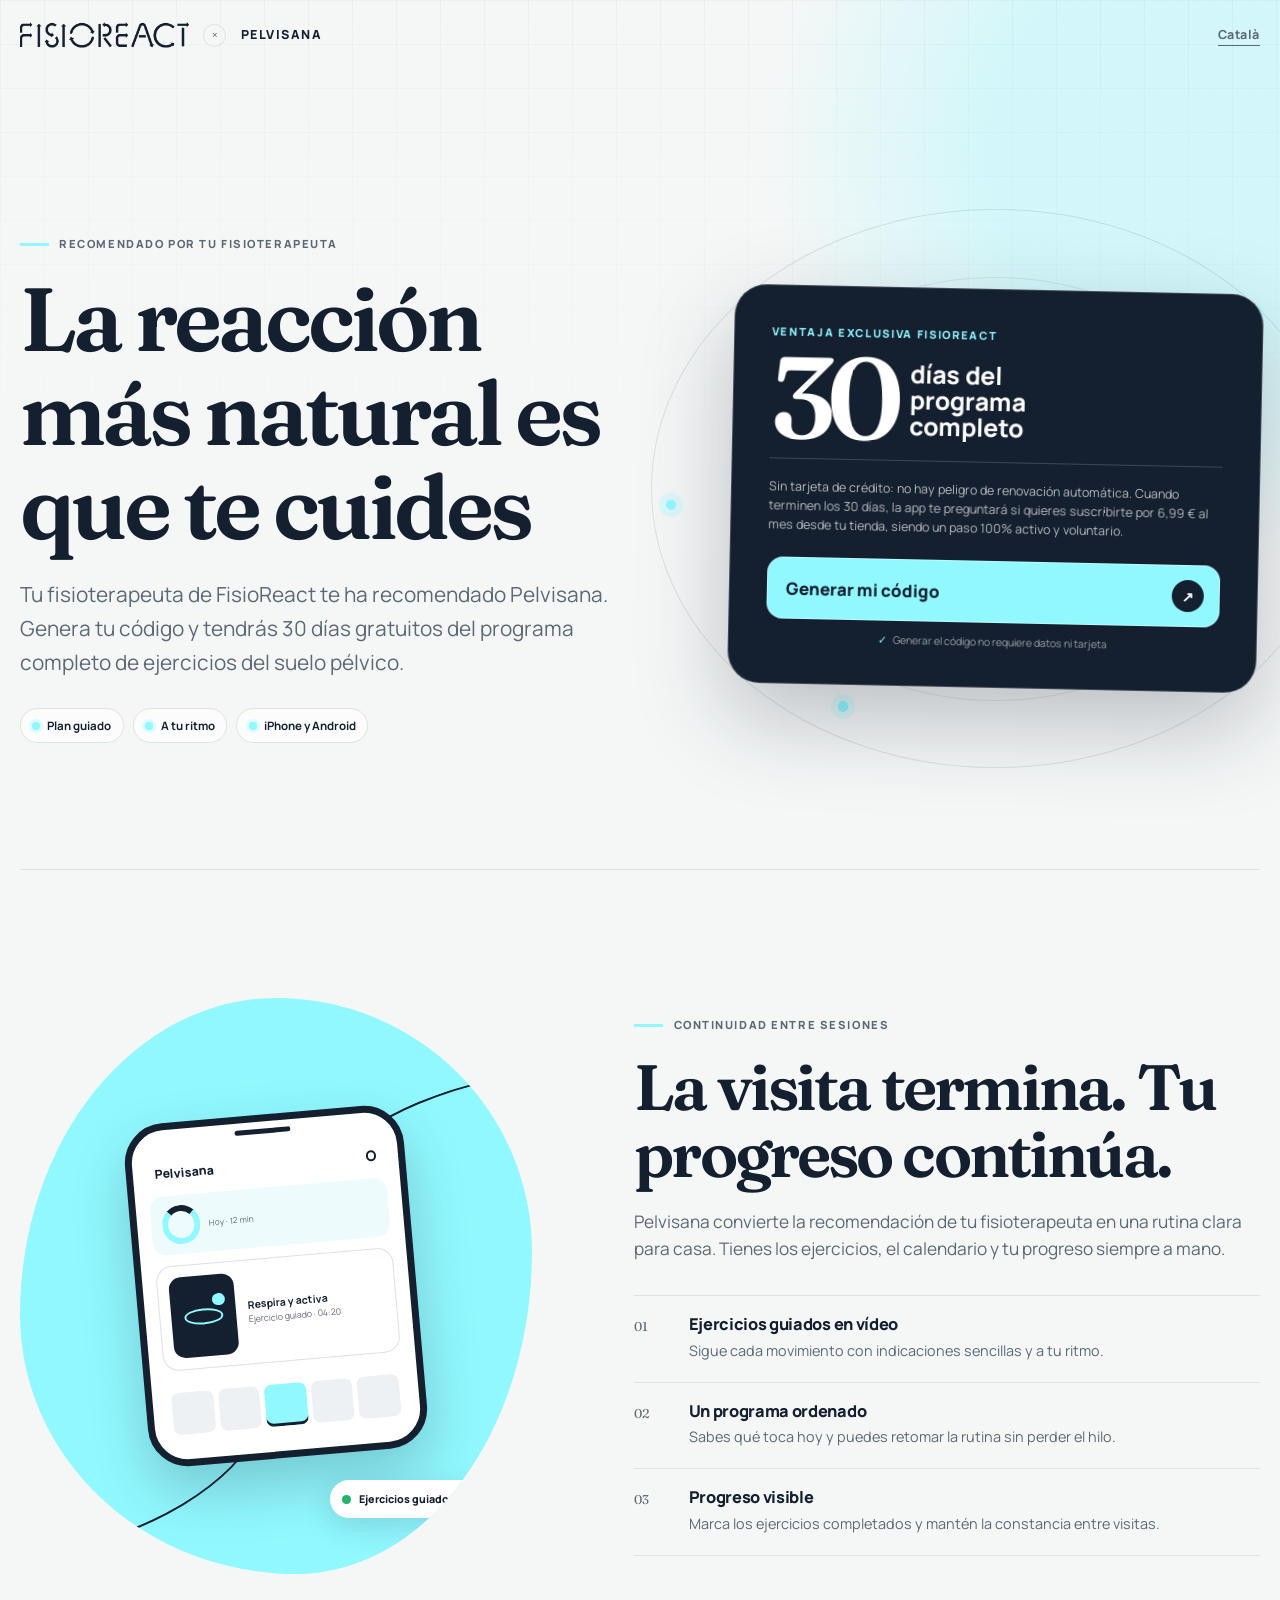
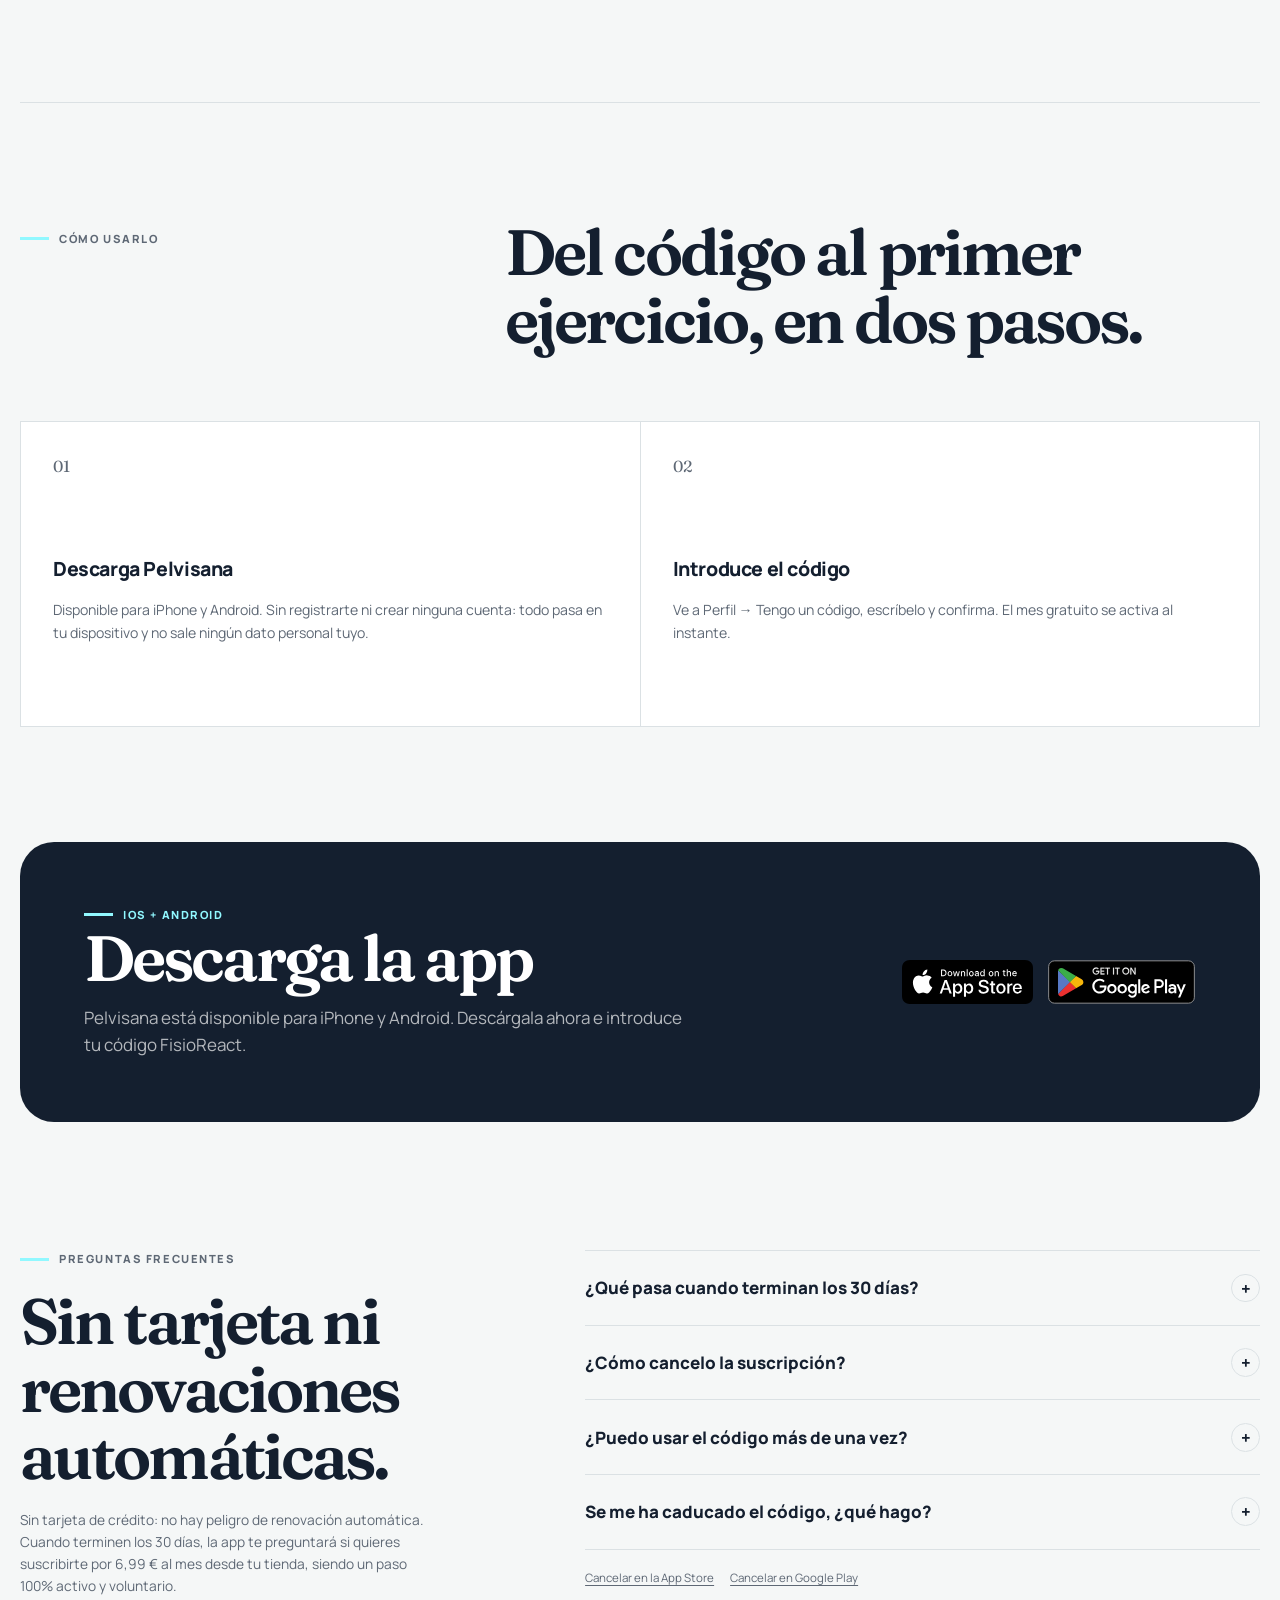
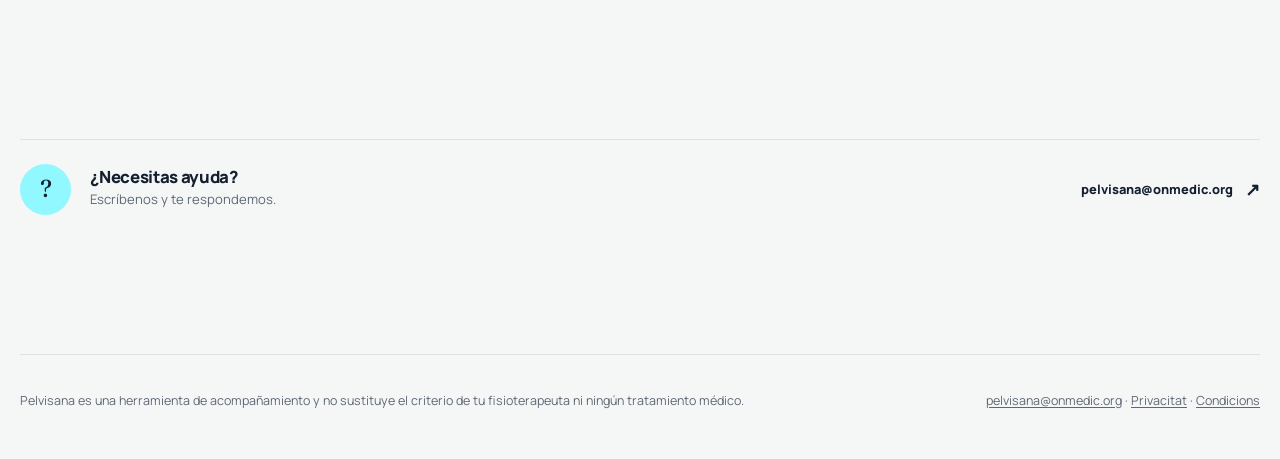
==== commit 00322c4a: "deploy: 2026-08-18 03:17:17" ====
--- a/es/index.html
+++ b/es/index.html
@@ -1 +1 @@
-<!DOCTYPE html><html data-critters-container lang=es><head><meta charset=utf-8><meta content="width=device-width,initial-scale=1" name=viewport><title>Pelvisana para pacientes de FisioReact</title><meta content="Genera tu código y estrena Pelvisana con 30 días gratuitos, por recomendación de tu fisioterapeuta." name=description><meta content="noindex, nofollow" name=robots><meta content=light name=color-scheme><meta content=#141f2f name=theme-color><style>:root{--brand:#141f2f;--brand-hover:#111a28;--signal:#91f8ff;--background:#f5f7f7;--surface:#ffffff;--border:#dbe1e4;--text:#141f2f;--muted:#5e6875;--accent:#141f2f;--accent-contrast:#ffffff;--danger:#d90416;--radius:24px}</style><style>@font-face{font-family:Fraunces Variable;font-style:normal;font-display:swap;font-weight:100 900;src:url(/_astro/fraunces-vietnamese-wght-normal.CnvboYUG.woff2) format("woff2-variations");unicode-range:U+0102-0103,U+0110-0111,U+0128-0129,U+0168-0169,U+01A0-01A1,U+01AF-01B0,U+0300-0301,U+0303-0304,U+0308-0309,U+0323,U+0329,U+1EA0-1EF9,U+20AB}@font-face{font-family:Fraunces Variable;font-style:normal;font-display:swap;font-weight:100 900;src:url(/_astro/fraunces-latin-ext-wght-normal.Ca2vKHc0.woff2) format("woff2-variations");unicode-range:U+0100-02BA,U+02BD-02C5,U+02C7-02CC,U+02CE-02D7,U+02DD-02FF,U+0304,U+0308,U+0329,U+1D00-1DBF,U+1E00-1E9F,U+1EF2-1EFF,U+2020,U+20A0-20AB,U+20AD-20C0,U+2113,U+2C60-2C7F,U+A720-A7FF}@font-face{font-family:Fraunces Variable;font-style:normal;font-display:swap;font-weight:100 900;src:url(/_astro/fraunces-latin-wght-normal.ukD16Tqj.woff2) format("woff2-variations");unicode-range:U+0000-00FF,U+0131,U+0152-0153,U+02BB-02BC,U+02C6,U+02DA,U+02DC,U+0304,U+0308,U+0329,U+2000-206F,U+20AC,U+2122,U+2191,U+2193,U+2212,U+2215,U+FEFF,U+FFFD}@font-face{font-family:Manrope Variable;font-style:normal;font-display:swap;font-weight:200 800;src:url([data-uri]) format("woff2-variations");unicode-range:U+0460-052F,U+1C80-1C8A,U+20B4,U+2DE0-2DFF,U+A640-A69F,U+FE2E-FE2F}@font-face{font-family:Manrope Variable;font-style:normal;font-display:swap;font-weight:200 800;src:url(/_astro/manrope-cyrillic-wght-normal.Dvxsihut.woff2) format("woff2-variations");unicode-range:U+0301,U+0400-045F,U+0490-0491,U+04B0-04B1,U+2116}@font-face{font-family:Manrope Variable;font-style:normal;font-display:swap;font-weight:200 800;src:url(/_astro/manrope-greek-wght-normal.DL7QRZyv.woff2) format("woff2-variations");unicode-range:U+0370-0377,U+037A-037F,U+0384-038A,U+038C,U+038E-03A1,U+03A3-03FF}@font-face{font-family:Manrope Variable;font-style:normal;font-display:swap;font-weight:200 800;src:url(/_astro/manrope-vietnamese-wght-normal.usUDDRr7.woff2) format("woff2-variations");unicode-range:U+0102-0103,U+0110-0111,U+0128-0129,U+0168-0169,U+01A0-01A1,U+01AF-01B0,U+0300-0301,U+0303-0304,U+0308-0309,U+0323,U+0329,U+1EA0-1EF9,U+20AB}@font-face{font-family:Manrope Variable;font-style:normal;font-display:swap;font-weight:200 800;src:url(/_astro/manrope-latin-ext-wght-normal.Ch3YOpNY.woff2) format("woff2-variations");unicode-range:U+0100-02BA,U+02BD-02C5,U+02C7-02CC,U+02CE-02D7,U+02DD-02FF,U+0304,U+0308,U+0329,U+1D00-1DBF,U+1E00-1E9F,U+1EF2-1EFF,U+2020,U+20A0-20AB,U+20AD-20C0,U+2113,U+2C60-2C7F,U+A720-A7FF}@font-face{font-family:Manrope Variable;font-style:normal;font-display:swap;font-weight:200 800;src:url(/_astro/manrope-latin-wght-normal.DHIcAJRg.woff2) format("woff2-variations");unicode-range:U+0000-00FF,U+0131,U+0152-0153,U+02BB-02BC,U+02C6,U+02DA,U+02DC,U+0304,U+0308,U+0329,U+2000-206F,U+20AC,U+2122,U+2191,U+2193,U+2212,U+2215,U+FEFF,U+FFFD}:root{--brand:#141f2f;--brand-hover:#0b1421;--signal:#91f8ff;--background:#f5f7f7;--surface:#ffffff;--border:#dbe1e4;--text:#141f2f;--muted:#5e6875;--accent:#141f2f;--accent-contrast:#ffffff;--danger:#b42318;--radius:24px;--font-sans:"Manrope Variable","Avenir Next","Helvetica Neue",sans-serif;--font-display:"Fraunces Variable",Georgia,serif;--shadow:0 24px 70px rgb(20 31 47 / 10%)}*,:after,:before{box-sizing:border-box}html{scroll-behavior:smooth;-webkit-text-size-adjust:100%}body{min-width:320px;margin:0;background:radial-gradient(circle at 92% 4%,color-mix(in srgb,var(--signal) 34%,transparent) 0 12rem,transparent 26rem),var(--background);color:var(--text);font-family:var(--font-sans);font-size:17px;line-height:1.6;-webkit-font-smoothing:antialiased}body:before{position:fixed;inset:0;z-index:-1;background-image:linear-gradient(rgb(20 31 47 / 3%) 1px,transparent 1px),linear-gradient(90deg,rgb(20 31 47 / 3%) 1px,transparent 1px);background-size:44px 44px;content:"";mask-image:linear-gradient(to bottom,black,transparent 55%);pointer-events:none}a{color:inherit}button{font:inherit}a,button{-webkit-tap-highlight-color:transparent}.topbar,footer,main{width:min(100% - 2.5rem,78rem);margin-inline:auto}.topbar{display:flex;align-items:center;justify-content:space-between;gap:1.5rem;padding-block:1.4rem}.brand-lockup{display:flex;align-items:center;gap:.9rem;min-width:0}.brand-lockup img{display:block;width:auto;height:clamp(20px,3vw,26px)}.brand-lockup .collab-mark{display:grid;place-items:center;width:1.45rem;height:1.45rem;border:1px solid var(--border);border-radius:50%;color:var(--muted);font-size:.72rem}.brand-lockup .pelvisana-wordmark{font-size:.78rem;font-weight:800;letter-spacing:.12em;text-transform:uppercase;white-space:nowrap}.lang-link{border-bottom:1px solid currentColor;color:var(--muted);font-size:.78rem;font-weight:750;letter-spacing:.04em;text-decoration:none}main{padding-block:clamp(1rem,3vw,2.5rem) clamp(4rem,9vw,8rem)}h1,h2,h3{margin-top:0;color:var(--text);line-height:1.05;text-wrap:balance}h1,h2{font-family:var(--font-display);font-variation-settings:"SOFT" 50,"WONK" 1;font-weight:620;letter-spacing:-.045em}h3{font-size:1.02rem;font-weight:800;letter-spacing:-.02em}p{margin-top:0}.eyebrow{display:flex;align-items:center;gap:.65rem;margin:0 0 1.2rem;color:var(--muted);font-size:.7rem;font-weight:800;letter-spacing:.14em;text-transform:uppercase}.eyebrow:before{width:1.8rem;height:3px;background:var(--signal);content:""}footer{display:grid;grid-template-columns:1.5fr 1fr;gap:2rem;padding-block:2.25rem 3rem;border-top:1px solid var(--border);color:var(--muted);font-size:.78rem}footer p{margin:0}footer .footer-links{text-align:right}footer a{text-underline-offset:.2em}@media(max-width:700px){.topbar,footer,main{width:min(100% - 1.5rem,78rem)}.topbar{padding-block:1rem}.brand-lockup{gap:.55rem}.brand-lockup .pelvisana-wordmark{font-size:.65rem}footer{grid-template-columns:1fr;gap:1rem}footer .footer-links{text-align:left}}@media(prefers-reduced-motion:reduce){*,:after,:before{scroll-behavior:auto!important;animation:none!important;transition:none!important}}.generator[data-astro-cid-xj4i4xix]{margin-top:1.4rem}.generator[data-astro-cid-xj4i4xix]>button[data-astro-cid-xj4i4xix]{display:flex;align-items:center;justify-content:space-between;gap:1rem;width:100%;padding:.95rem 1rem .95rem 1.2rem;border:0;border-radius:1rem;background:var(--signal);color:var(--brand);font-weight:850;cursor:pointer;box-shadow:inset 0 0 0 1px #ffffff59;transition:background .2s ease,transform .2s ease}.generator[data-astro-cid-xj4i4xix]>button[data-astro-cid-xj4i4xix] i[data-astro-cid-xj4i4xix]{display:grid;place-items:center;width:2rem;height:2rem;border-radius:50%;background:var(--brand);color:#fff;font-size:.9rem;font-style:normal}.generator[data-astro-cid-xj4i4xix]>button[data-astro-cid-xj4i4xix]:hover:not([disabled]){background:#fff;transform:translateY(-2px)}.generator__privacy[data-astro-cid-xj4i4xix]{display:flex;align-items:center;justify-content:center;gap:.4rem;margin:.65rem 0 0;color:#ffffff94;font-size:.66rem}.generator__privacy[data-astro-cid-xj4i4xix] span[data-astro-cid-xj4i4xix]{color:var(--signal)}.result[data-astro-cid-xj4i4xix]{margin-top:1rem;padding:1rem;border:1px solid rgb(255 255 255 / 18%);border-radius:1.1rem;background:#ffffff14;text-align:center}.result__label[data-astro-cid-xj4i4xix]{margin:0 0 .2rem;color:var(--signal);font-size:.65rem;font-weight:800;letter-spacing:.12em;text-transform:uppercase}output[data-astro-cid-xj4i4xix]{display:block;margin-bottom:.7rem;color:#fff;font-family:SFMono-Regular,Consolas,monospace;font-size:clamp(2rem,10vw,3.1rem);font-weight:800;letter-spacing:.12em;line-height:1.2;overflow-wrap:anywhere;user-select:all}#copy[data-astro-cid-xj4i4xix]{padding:.45rem .85rem;border:1px solid rgb(255 255 255 / 28%);border-radius:999px;background:0 0;color:#fff;font-size:.72rem;font-weight:750;cursor:pointer}.result__meta[data-astro-cid-xj4i4xix]{margin:.7rem 0 0;color:#fff9;font-size:.66rem;line-height:1.45}.generator__error[data-astro-cid-xj4i4xix]{margin:.8rem 0 0;padding:.7rem .8rem;border-radius:.8rem;background:#fff1f0;color:#8f1d16;font-size:.76rem;line-height:1.45}.hero[data-astro-cid-bvv4u53t]{display:grid;grid-template-columns:minmax(0,1.08fr) minmax(22rem,.92fr);align-items:center;gap:clamp(2rem,7vw,7rem);min-height:min(760px,calc(100vh - 8rem));padding-block:clamp(2rem,7vw,6.5rem)}.hero__copy[data-astro-cid-bvv4u53t]{position:relative;z-index:1}.hero[data-astro-cid-bvv4u53t] h1[data-astro-cid-bvv4u53t]{max-width:11ch;margin-bottom:1.4rem;font-size:clamp(3.35rem,7vw,6.9rem)}.hero__lead[data-astro-cid-bvv4u53t]{max-width:43rem;margin-bottom:1.8rem;color:var(--muted);font-size:clamp(1.05rem,1.8vw,1.3rem);line-height:1.65}.benefits[data-astro-cid-bvv4u53t]{display:flex;flex-wrap:wrap;gap:.6rem;padding:0;margin:0;list-style:none}.benefits[data-astro-cid-bvv4u53t] li[data-astro-cid-bvv4u53t]{display:flex;align-items:center;gap:.45rem;padding:.45rem .7rem;border:1px solid var(--border);border-radius:999px;background:#ffffffa6;font-size:.72rem;font-weight:700}.benefits[data-astro-cid-bvv4u53t] li[data-astro-cid-bvv4u53t]:before{width:.5rem;height:.5rem;border-radius:50%;background:var(--signal);box-shadow:0 0 0 3px color-mix(in srgb,var(--signal) 30%,transparent);content:""}.hero__offer-wrap[data-astro-cid-bvv4u53t]{position:relative;isolation:isolate}.orbit[data-astro-cid-bvv4u53t]{position:absolute;inset:-5rem;z-index:-1;border:1px solid rgb(20 31 47 / 10%);border-radius:50%;animation:orbit-in 1.2s cubic-bezier(.2,.8,.2,1) both}.orbit[data-astro-cid-bvv4u53t]:after,.orbit[data-astro-cid-bvv4u53t]:before{position:absolute;border:1px solid rgb(20 31 47 / 8%);border-radius:50%;content:""}.orbit[data-astro-cid-bvv4u53t]:before{inset:12%}.orbit[data-astro-cid-bvv4u53t]:after{inset:25%}.orbit[data-astro-cid-bvv4u53t] span[data-astro-cid-bvv4u53t]{position:absolute;width:.65rem;height:.65rem;border-radius:50%;background:var(--signal);box-shadow:0 0 0 7px color-mix(in srgb,var(--signal) 24%,transparent)}.orbit[data-astro-cid-bvv4u53t] span[data-astro-cid-bvv4u53t]:first-child{top:18%;right:12%}.orbit[data-astro-cid-bvv4u53t] span[data-astro-cid-bvv4u53t]:nth-child(2){bottom:10%;left:27%}.orbit[data-astro-cid-bvv4u53t] span[data-astro-cid-bvv4u53t]:nth-child(3){top:52%;left:2%}.hero__offer[data-astro-cid-bvv4u53t]{padding:clamp(1.3rem,3.5vw,2.3rem);border:1px solid rgb(255 255 255 / 20%);border-radius:calc(var(--radius) + 8px);background:var(--brand);color:#fff;box-shadow:0 34px 90px #141f2f42;transform:rotate(1.2deg);animation:card-in .9s .15s cubic-bezier(.2,.8,.2,1) both}.offer__eyebrow[data-astro-cid-bvv4u53t]{margin:0 0 1rem;color:var(--signal);font-size:.69rem;font-weight:800;letter-spacing:.15em;text-transform:uppercase}.offer__headline[data-astro-cid-bvv4u53t]{display:flex;align-items:flex-end;gap:1rem;padding-bottom:1.3rem;border-bottom:1px solid rgb(255 255 255 / 18%)}.offer__headline[data-astro-cid-bvv4u53t] strong[data-astro-cid-bvv4u53t]{font-family:var(--font-display);font-size:clamp(4.8rem,9vw,7.5rem);font-weight:580;letter-spacing:-.08em;line-height:.7}.offer__headline[data-astro-cid-bvv4u53t] span[data-astro-cid-bvv4u53t]{max-width:7ch;font-size:clamp(1.1rem,2.2vw,1.55rem);font-weight:750;line-height:1.05}.offer__fine-print[data-astro-cid-bvv4u53t]{margin:1.1rem 0 0;color:#ffffffb3;font-size:.78rem;line-height:1.55}.continuity[data-astro-cid-bvv4u53t]{display:grid;grid-template-columns:minmax(21rem,.9fr) minmax(0,1.1fr);align-items:center;gap:clamp(3rem,8vw,8rem);padding-block:clamp(5rem,10vw,9rem);border-top:1px solid var(--border)}.continuity__visual[data-astro-cid-bvv4u53t]{position:relative;display:grid;place-items:center;min-height:36rem;border-radius:50% 50% 46% 54%/55% 44% 56% 45%;background:var(--signal);overflow:hidden}.phone[data-astro-cid-bvv4u53t]{position:relative;width:min(63%,17.5rem);padding:.9rem;border:7px solid var(--brand);border-radius:2.5rem;background:#fff;box-shadow:0 25px 55px #141f2f38;transform:rotate(-5deg)}.phone[data-astro-cid-bvv4u53t]:before{position:absolute;top:.45rem;left:50%;width:3.5rem;height:.28rem;border-radius:1rem;background:var(--brand);content:"";transform:translate(-50%)}.phone__top[data-astro-cid-bvv4u53t]{display:flex;align-items:center;justify-content:space-between;padding:1.2rem .45rem .8rem;color:var(--brand);font-size:.77rem;font-weight:850}.phone__top[data-astro-cid-bvv4u53t] i[data-astro-cid-bvv4u53t]{width:.65rem;height:.65rem;border:2px solid var(--brand);border-radius:50%}.phone__progress[data-astro-cid-bvv4u53t]{display:flex;align-items:center;gap:.55rem;padding:.65rem;border-radius:.85rem;background:#eefbfc;color:var(--muted);font-size:.62rem}.phone__progress[data-astro-cid-bvv4u53t] span[data-astro-cid-bvv4u53t]{width:2.4rem;height:2.4rem;border:6px solid var(--signal);border-top-color:var(--brand);border-radius:50%}.phone__exercise[data-astro-cid-bvv4u53t]{display:flex;gap:.75rem;align-items:center;margin:.7rem 0;padding:.65rem;border:1px solid var(--border);border-radius:1rem}.phone__figure[data-astro-cid-bvv4u53t]{display:grid;place-items:center;flex:0 0 4.1rem;height:5.1rem;border-radius:.75rem;background:var(--brand)}.phone__figure[data-astro-cid-bvv4u53t] i[data-astro-cid-bvv4u53t]{position:relative;width:2.4rem;height:1rem;border:2px solid var(--signal);border-radius:50%}.phone__figure[data-astro-cid-bvv4u53t] i[data-astro-cid-bvv4u53t]:after{position:absolute;right:-.3rem;top:-1rem;width:.8rem;height:.8rem;border-radius:50%;background:var(--signal);content:""}.phone__exercise[data-astro-cid-bvv4u53t] p[data-astro-cid-bvv4u53t]{display:grid;gap:.2rem;margin:0;font-size:.65rem;line-height:1.3}.phone__exercise[data-astro-cid-bvv4u53t] span[data-astro-cid-bvv4u53t]{color:var(--muted);font-size:.55rem}.phone__calendar[data-astro-cid-bvv4u53t]{display:grid;grid-template-columns:repeat(5,1fr);gap:.3rem;padding:.7rem .3rem}.phone__calendar[data-astro-cid-bvv4u53t] i[data-astro-cid-bvv4u53t]{aspect-ratio:1;border-radius:.45rem;background:#eef1f3}.phone__calendar[data-astro-cid-bvv4u53t] i[data-astro-cid-bvv4u53t].active{background:var(--signal);box-shadow:inset 0 -3px 0 var(--brand)}.visual-note[data-astro-cid-bvv4u53t]{position:absolute;right:1rem;bottom:3.5rem;display:flex;align-items:center;gap:.5rem;margin:0;padding:.65rem .8rem;border-radius:999px;background:#fff;box-shadow:0 10px 30px #141f2f24;font-size:.67rem;font-weight:800}.visual-note[data-astro-cid-bvv4u53t] span[data-astro-cid-bvv4u53t]{width:.55rem;height:.55rem;border-radius:50%;background:#23b26d}.movement-line[data-astro-cid-bvv4u53t]{position:absolute;width:70%;height:30%;border:2px solid rgb(20 31 47 / 16%);border-color:var(--brand) transparent transparent;border-radius:50%}.movement-line--one[data-astro-cid-bvv4u53t]{top:16%;right:-22%;transform:rotate(-20deg)}.movement-line--two[data-astro-cid-bvv4u53t]{bottom:6%;left:-21%;transform:rotate(160deg)}.continuity__copy[data-astro-cid-bvv4u53t] h2[data-astro-cid-bvv4u53t],.download[data-astro-cid-bvv4u53t] h2[data-astro-cid-bvv4u53t],.faq[data-astro-cid-bvv4u53t] h2[data-astro-cid-bvv4u53t],.section-heading[data-astro-cid-bvv4u53t] h2[data-astro-cid-bvv4u53t]{margin-bottom:1.25rem;font-size:clamp(2.5rem,5vw,4.7rem)}.section-lead[data-astro-cid-bvv4u53t]{max-width:40rem;color:var(--muted);font-size:1.08rem}.feature-list[data-astro-cid-bvv4u53t]{margin-top:2rem;border-top:1px solid var(--border)}.feature-list[data-astro-cid-bvv4u53t] article[data-astro-cid-bvv4u53t]{display:grid;grid-template-columns:2.4rem 1fr;gap:1rem;padding:1.25rem 0;border-bottom:1px solid var(--border)}.feature-list[data-astro-cid-bvv4u53t] article[data-astro-cid-bvv4u53t]>span[data-astro-cid-bvv4u53t]{color:var(--muted);font-family:var(--font-display);font-size:.8rem}.feature-list[data-astro-cid-bvv4u53t] h3[data-astro-cid-bvv4u53t]{margin-bottom:.35rem}.feature-list[data-astro-cid-bvv4u53t] p[data-astro-cid-bvv4u53t]{margin:0;color:var(--muted);font-size:.9rem}.how[data-astro-cid-bvv4u53t]{padding-block:clamp(5rem,9vw,8rem);border-top:1px solid var(--border)}.section-heading[data-astro-cid-bvv4u53t]{display:grid;grid-template-columns:.75fr 1.25fr;align-items:start;gap:2rem;margin-bottom:3rem}.section-heading[data-astro-cid-bvv4u53t] .eyebrow[data-astro-cid-bvv4u53t]{margin-top:.7rem}.steps[data-astro-cid-bvv4u53t]{display:grid;grid-template-columns:repeat(auto-fit,minmax(280px,1fr));gap:1px;padding:1px;margin:0;background:var(--border);list-style:none}.steps[data-astro-cid-bvv4u53t] li[data-astro-cid-bvv4u53t]{min-height:19rem;padding:clamp(1.3rem,3vw,2rem);background:var(--surface);transition:transform .25s ease,background .25s ease}.steps[data-astro-cid-bvv4u53t] li[data-astro-cid-bvv4u53t]:hover{position:relative;z-index:1;background:var(--signal);transform:translateY(-7px)}.step-number[data-astro-cid-bvv4u53t]{display:block;margin-bottom:5rem;color:var(--muted);font-family:var(--font-display);font-size:1rem}.steps[data-astro-cid-bvv4u53t] h3[data-astro-cid-bvv4u53t]{font-size:1.22rem}.steps[data-astro-cid-bvv4u53t] p[data-astro-cid-bvv4u53t]{margin:0;color:var(--muted);font-size:.88rem}.steps[data-astro-cid-bvv4u53t] li[data-astro-cid-bvv4u53t]:hover .step-number[data-astro-cid-bvv4u53t],.steps[data-astro-cid-bvv4u53t] li[data-astro-cid-bvv4u53t]:hover p[data-astro-cid-bvv4u53t]{color:color-mix(in srgb,var(--brand) 72%,transparent)}.download[data-astro-cid-bvv4u53t]{display:grid;grid-template-columns:1fr auto;align-items:center;gap:3rem;padding:clamp(2rem,5vw,4rem);border-radius:calc(var(--radius) + 10px);background:var(--brand);color:#fff;overflow:hidden}.download[data-astro-cid-bvv4u53t] h2[data-astro-cid-bvv4u53t]{max-width:12ch;margin-bottom:.8rem;color:#fff}.download[data-astro-cid-bvv4u53t] .eyebrow[data-astro-cid-bvv4u53t]{color:var(--signal)}.download[data-astro-cid-bvv4u53t] p[data-astro-cid-bvv4u53t]{max-width:38rem;margin:0;color:#ffffffad}.store-links[data-astro-cid-bvv4u53t]{display:grid;gap:.65rem}.store-link[data-astro-cid-bvv4u53t]{display:flex;align-items:center;gap:.8rem;min-width:13.5rem;padding:.7rem 1rem;border:1px solid rgb(255 255 255 / 20%);border-radius:1rem;background:#fff;color:var(--brand);text-decoration:none;transition:transform .2s ease}.store-link[data-astro-cid-bvv4u53t]:hover{transform:translate(-5px)}.store-link[data-astro-cid-bvv4u53t] span[data-astro-cid-bvv4u53t]:last-child{display:grid}.store-link[data-astro-cid-bvv4u53t] small[data-astro-cid-bvv4u53t]{font-size:.56rem;line-height:1;text-transform:uppercase}.store-link[data-astro-cid-bvv4u53t] strong[data-astro-cid-bvv4u53t]{font-size:1rem}.store-icon[data-astro-cid-bvv4u53t]{display:grid;place-items:center;width:1.8rem;height:1.8rem}.store-icon--apple[data-astro-cid-bvv4u53t]{border:1px solid var(--brand);border-radius:.55rem;font-size:.86rem;font-weight:900}.store-icon--play[data-astro-cid-bvv4u53t]{width:0;height:0;margin-inline:.35rem;border-top:.8rem solid transparent;border-bottom:.8rem solid transparent;border-left:1.35rem solid var(--brand)}.faq[data-astro-cid-bvv4u53t]{display:grid;grid-template-columns:.8fr 1.2fr;gap:clamp(3rem,9vw,9rem);padding-block:clamp(6rem,10vw,9rem)}.faq__intro[data-astro-cid-bvv4u53t]{position:sticky;top:2rem;align-self:start}.faq__intro[data-astro-cid-bvv4u53t] h2[data-astro-cid-bvv4u53t]{max-width:9ch}.faq__intro[data-astro-cid-bvv4u53t]>p[data-astro-cid-bvv4u53t]:last-child{max-width:26rem;color:var(--muted);font-size:.86rem}.faq__items[data-astro-cid-bvv4u53t]{border-top:1px solid var(--border)}details[data-astro-cid-bvv4u53t]{border-bottom:1px solid var(--border)}summary[data-astro-cid-bvv4u53t]{display:flex;align-items:center;justify-content:space-between;gap:1rem;padding:1.4rem 0;cursor:pointer;font-weight:800;list-style:none}summary[data-astro-cid-bvv4u53t]::-webkit-details-marker{display:none}summary[data-astro-cid-bvv4u53t] span[data-astro-cid-bvv4u53t]{display:grid;place-items:center;flex:0 0 1.8rem;height:1.8rem;border:1px solid var(--border);border-radius:50%;transition:transform .2s ease}details[data-astro-cid-bvv4u53t] p[data-astro-cid-bvv4u53t]{max-width:42rem;margin:-.5rem 0 1.4rem;color:var(--muted);font-size:.92rem}.cancel-links[data-astro-cid-bvv4u53t]{display:flex;flex-wrap:wrap;gap:1rem;padding-top:1.2rem}.cancel-links[data-astro-cid-bvv4u53t] a[data-astro-cid-bvv4u53t]{color:var(--muted);font-size:.72rem;text-underline-offset:.2rem}.support[data-astro-cid-bvv4u53t]{display:grid;grid-template-columns:auto 1fr auto;align-items:center;gap:1.2rem;padding:1.5rem 0;border-top:1px solid var(--border)}.support__mark[data-astro-cid-bvv4u53t]{display:grid;place-items:center;width:3.2rem;height:3.2rem;border-radius:50%;background:var(--signal);font-family:var(--font-display);font-size:1.5rem}.support[data-astro-cid-bvv4u53t] h2[data-astro-cid-bvv4u53t]{margin:0 0 .2rem;font-family:var(--font-sans);font-size:1.05rem;font-weight:850;letter-spacing:-.02em}.support[data-astro-cid-bvv4u53t] p[data-astro-cid-bvv4u53t]{margin:0;color:var(--muted);font-size:.82rem}.support[data-astro-cid-bvv4u53t]>a[data-astro-cid-bvv4u53t]{display:flex;align-items:center;gap:.75rem;font-size:.8rem;font-weight:800;text-decoration:none}.support[data-astro-cid-bvv4u53t]>a[data-astro-cid-bvv4u53t] span[data-astro-cid-bvv4u53t]{font-size:1.1rem}@keyframes card-in{0%{opacity:0;transform:translateY(2rem) rotate(4deg)}to{opacity:1;transform:rotate(1.2deg)}}@keyframes orbit-in{0%{opacity:0;transform:scale(.75)}to{opacity:1;transform:scale(1)}}@media(max-width:980px){.hero[data-astro-cid-bvv4u53t]{grid-template-columns:1fr;min-height:auto}.hero__copy[data-astro-cid-bvv4u53t]{max-width:50rem}.hero[data-astro-cid-bvv4u53t] h1[data-astro-cid-bvv4u53t]{max-width:12ch}.hero__offer-wrap[data-astro-cid-bvv4u53t]{width:min(100%,35rem);margin-inline:auto}.continuity[data-astro-cid-bvv4u53t]{grid-template-columns:1fr}.continuity__visual[data-astro-cid-bvv4u53t]{width:min(100%,36rem);margin-inline:auto}.section-heading[data-astro-cid-bvv4u53t]{grid-template-columns:1fr}.section-heading[data-astro-cid-bvv4u53t] .eyebrow[data-astro-cid-bvv4u53t]{margin-top:0}.download[data-astro-cid-bvv4u53t]{grid-template-columns:1fr}.store-links[data-astro-cid-bvv4u53t]{grid-template-columns:repeat(2,minmax(0,1fr))}.faq[data-astro-cid-bvv4u53t]{grid-template-columns:1fr}.faq__intro[data-astro-cid-bvv4u53t]{position:static}.faq__intro[data-astro-cid-bvv4u53t] h2[data-astro-cid-bvv4u53t]{max-width:12ch}}@media(max-width:700px){.hero[data-astro-cid-bvv4u53t]{padding-top:2.3rem}.hero[data-astro-cid-bvv4u53t] h1[data-astro-cid-bvv4u53t]{font-size:clamp(3.15rem,16vw,4.8rem)}.hero__offer[data-astro-cid-bvv4u53t]{transform:none}.orbit[data-astro-cid-bvv4u53t]{inset:-2rem}.offer__headline[data-astro-cid-bvv4u53t] strong[data-astro-cid-bvv4u53t]{font-size:5.5rem}.continuity__visual[data-astro-cid-bvv4u53t]{min-height:30rem}.steps[data-astro-cid-bvv4u53t]{grid-template-columns:1fr}.steps[data-astro-cid-bvv4u53t] li[data-astro-cid-bvv4u53t]{min-height:auto}.step-number[data-astro-cid-bvv4u53t]{margin-bottom:2.5rem}.store-links[data-astro-cid-bvv4u53t]{grid-template-columns:1fr}.store-link[data-astro-cid-bvv4u53t]{min-width:0}.support[data-astro-cid-bvv4u53t]{grid-template-columns:auto 1fr}.support[data-astro-cid-bvv4u53t]>a[data-astro-cid-bvv4u53t]{grid-column:2}.download[data-astro-cid-bvv4u53t]{padding:1.5rem}.faq[data-astro-cid-bvv4u53t]{padding-bottom:5rem}}</style><link href=/_astro/index.bY2s-1t1.css rel=stylesheet media=print onload="this.media=&#34;all&#34;"><noscript><link href=/_astro/index.bY2s-1t1.css rel=stylesheet></noscript><link href=/_astro/index.QGpbORim.css rel=stylesheet media=print onload="this.media=&#34;all&#34;"><noscript><link href=/_astro/index.QGpbORim.css rel=stylesheet></noscript></head><body><header class=topbar><div class=brand-lockup aria-label="FisioReact amb Pelvisana"><img alt=FisioReact height=45 src=/img/fisioreact-logo.png width=292> <span aria-hidden=true class=collab-mark>×</span> <span class=pelvisana-wordmark>Pelvisana</span></div><a href=/ class=lang-link hreflang=ca>Català</a></header><main class=wide><section class=hero aria-labelledby=hero-title data-astro-cid-bvv4u53t><div data-astro-cid-bvv4u53t class=hero__copy><p data-astro-cid-bvv4u53t class=eyebrow>Recomendado por tu fisioterapeuta</p><h1 data-astro-cid-bvv4u53t id=hero-title>La reacción más natural es que te cuides</h1><p data-astro-cid-bvv4u53t class=hero__lead>Tu fisioterapeuta de FisioReact te ha recomendado Pelvisana. Genera tu código y tendrás 30 días gratuitos del programa completo de ejercicios del suelo pélvico.</p><ul aria-label="Continuidad entre sesiones" class=benefits data-astro-cid-bvv4u53t><li data-astro-cid-bvv4u53t>Plan guiado</li><li data-astro-cid-bvv4u53t>A tu ritmo</li><li data-astro-cid-bvv4u53t>iPhone y Android</li></ul></div><div data-astro-cid-bvv4u53t class=hero__offer-wrap><div data-astro-cid-bvv4u53t class=orbit aria-hidden=true><span data-astro-cid-bvv4u53t></span><span data-astro-cid-bvv4u53t></span><span data-astro-cid-bvv4u53t></span></div><article data-astro-cid-bvv4u53t class=hero__offer><p data-astro-cid-bvv4u53t class=offer__eyebrow>Ventaja exclusiva FisioReact</p><div data-astro-cid-bvv4u53t class=offer__headline><strong data-astro-cid-bvv4u53t>30</strong> <span data-astro-cid-bvv4u53t>días del programa completo</span></div><p data-astro-cid-bvv4u53t class=offer__fine-print>Sin tarjeta de crédito: no hay peligro de renovación automática. Cuando terminen los 30 días, la app te preguntará si quieres suscribirte por 6,99 € al mes desde tu tienda, siendo un paso 100% activo y voluntario.</p><section class=generator aria-label="Generar mi código" data-astro-cid-xj4i4xix><button data-astro-cid-xj4i4xix data-label="Generar mi código" id=generate type=button data-busy=Generando…><span data-astro-cid-xj4i4xix>Generar mi código</span><i aria-hidden=true data-astro-cid-xj4i4xix>↗</i></button><p class=generator__privacy data-astro-cid-xj4i4xix><span aria-hidden=true data-astro-cid-xj4i4xix>✓</span>Generar el código no requiere datos ni tarjeta</p><div class=result data-astro-cid-xj4i4xix hidden id=result><p class=result__label data-astro-cid-xj4i4xix>Tu código</p><output aria-live=polite data-astro-cid-xj4i4xix id=code></output><button data-astro-cid-xj4i4xix data-label=Copiar id=copy type=button data-done=Copiado>Copiar</button><p class=result__meta data-astro-cid-xj4i4xix id=validity></p><p class=result__meta data-astro-cid-xj4i4xix>Apúntalo antes de cerrar la página. Si lo pierdes, puedes generar otro.</p></div><p class=generator__error data-astro-cid-xj4i4xix id=error hidden role=alert></p></section><script>!function(){const e={daily_limit_reached:"Hoy ya se han generado todos los códigos disponibles. Inténtalo mañana o habla con tu fisioterapeuta.",ip_limit_reached:"Has generado demasiados códigos desde esta conexión. Inténtalo mañana.",uid_limit_reached:"Tu cuenta ya ha generado demasiados códigos hoy. Inténtalo mañana.",inventory_exhausted:"Ahora mismo no quedan códigos disponibles. Avisa a tu fisioterapeuta y lo resolvemos enseguida.",issuance_disabled:"Esta campaña no permite generar códigos desde la web.",inactive:"La campaña todavía no está activa. Inténtalo más tarde.",not_started:"La campaña todavía no ha empezado.",expired:"Esta campaña ya ha finalizado.",network:"No hemos podido conectar. Comprueba la conexión e inténtalo de nuevo.",unknown:"Algo no ha ido bien. Inténtalo de nuevo en un momento."};!function(){const t=document.getElementById("generate"),n=document.getElementById("result"),a=document.getElementById("code"),o=document.getElementById("validity"),d=document.getElementById("error"),i=document.getElementById("copy");if(!(t&&n&&a&&o&&d&&i))return;const s=t=>{d.textContent=e[t]||e.unknown,d.hidden=!1};t.addEventListener("click",async()=>{d.hidden=!0,t.disabled=!0,t.setAttribute("aria-busy","true");const e=t.querySelector("span");e&&(e.textContent=t.dataset.busy);try{const e=await fetch("https://us-central1-pelvisana-f9e68.cloudfunctions.net/issuePartnerCode",{method:"POST",headers:{"Content-Type":"application/json"},body:JSON.stringify({data:{campaignId:"fisioreact-2026"}})}),d=await e.json().catch(()=>null);if(!e.ok||!d||d.error)return void s(d?.error?.details?.reason??"unknown");const i=d.result?.code;if(!i)return void s("unknown");a.textContent=i;const r=d.result?.expiresAt;if(r){const e=new Date(r).toLocaleDateString("es",{day:"numeric",month:"long",year:"numeric"});o.textContent="Válido hasta el %s".replace("%s",e),o.hidden=!1}else o.hidden=!0;n.hidden=!1,t.hidden=!0}catch{s("network")}finally{t.disabled=!1,t.removeAttribute("aria-busy"),e&&(e.textContent=t.dataset.label)}}),i.addEventListener("click",async()=>{try{await navigator.clipboard.writeText(a.textContent||""),i.textContent=i.dataset.done,setTimeout(()=>{i.textContent=i.dataset.label},2e3)}catch{}})}()}()</script></article></div></section><section class=continuity aria-labelledby=continuity-title data-astro-cid-bvv4u53t><div data-astro-cid-bvv4u53t class=continuity__visual aria-hidden=true><div data-astro-cid-bvv4u53t class="movement-line movement-line--one"></div><div data-astro-cid-bvv4u53t class="movement-line movement-line--two"></div><div data-astro-cid-bvv4u53t class=phone><div data-astro-cid-bvv4u53t class=phone__top><span data-astro-cid-bvv4u53t>Pelvisana</span><i data-astro-cid-bvv4u53t></i></div><div data-astro-cid-bvv4u53t class=phone__progress><span data-astro-cid-bvv4u53t></span><small data-astro-cid-bvv4u53t>Hoy · 12 min</small></div><div data-astro-cid-bvv4u53t class=phone__exercise><div data-astro-cid-bvv4u53t class=phone__figure><i data-astro-cid-bvv4u53t></i></div><p data-astro-cid-bvv4u53t><strong data-astro-cid-bvv4u53t>Respira y activa</strong><span data-astro-cid-bvv4u53t>Ejercicio guiado · 04:20</span></p></div><div data-astro-cid-bvv4u53t class=phone__calendar><i data-astro-cid-bvv4u53t></i><i data-astro-cid-bvv4u53t></i><i data-astro-cid-bvv4u53t class=active></i><i data-astro-cid-bvv4u53t></i><i data-astro-cid-bvv4u53t></i></div></div><p data-astro-cid-bvv4u53t class=visual-note><span data-astro-cid-bvv4u53t></span>Ejercicios guiados en vídeo</p></div><div data-astro-cid-bvv4u53t class=continuity__copy><p data-astro-cid-bvv4u53t class=eyebrow>Continuidad entre sesiones</p><h2 data-astro-cid-bvv4u53t id=continuity-title>La visita termina. Tu progreso continúa.</h2><p data-astro-cid-bvv4u53t class=section-lead>Pelvisana convierte la recomendación de tu fisioterapeuta en una rutina clara para casa. Tienes los ejercicios, el calendario y tu progreso siempre a mano.</p><div data-astro-cid-bvv4u53t class=feature-list><article data-astro-cid-bvv4u53t><span data-astro-cid-bvv4u53t aria-hidden=true>01</span><div data-astro-cid-bvv4u53t><h3 data-astro-cid-bvv4u53t>Ejercicios guiados en vídeo</h3><p data-astro-cid-bvv4u53t>Sigue cada movimiento con indicaciones sencillas y a tu ritmo.</p></div></article><article data-astro-cid-bvv4u53t><span data-astro-cid-bvv4u53t aria-hidden=true>02</span><div data-astro-cid-bvv4u53t><h3 data-astro-cid-bvv4u53t>Un programa ordenado</h3><p data-astro-cid-bvv4u53t>Sabes qué toca hoy y puedes retomar la rutina sin perder el hilo.</p></div></article><article data-astro-cid-bvv4u53t><span data-astro-cid-bvv4u53t aria-hidden=true>03</span><div data-astro-cid-bvv4u53t><h3 data-astro-cid-bvv4u53t>Progreso visible</h3><p data-astro-cid-bvv4u53t>Marca los ejercicios completados y mantén la constancia entre visitas.</p></div></article></div></div></section><section class=how aria-labelledby=steps-title data-astro-cid-bvv4u53t><div data-astro-cid-bvv4u53t class=section-heading><p data-astro-cid-bvv4u53t class=eyebrow>Cómo usarlo</p><h2 data-astro-cid-bvv4u53t id=steps-title>Del código al primer ejercicio, en dos pasos.</h2></div><ol class=steps data-astro-cid-bvv4u53t><li data-astro-cid-bvv4u53t><span data-astro-cid-bvv4u53t aria-hidden=true class=step-number>01</span><div data-astro-cid-bvv4u53t><h3 data-astro-cid-bvv4u53t>Descarga Pelvisana</h3><p data-astro-cid-bvv4u53t>Disponible para iPhone y Android. Sin registrarte ni crear ninguna cuenta: todo pasa en tu dispositivo y no sale ningún dato personal tuyo.</p></div></li><li data-astro-cid-bvv4u53t><span data-astro-cid-bvv4u53t aria-hidden=true class=step-number>02</span><div data-astro-cid-bvv4u53t><h3 data-astro-cid-bvv4u53t>Introduce el código</h3><p data-astro-cid-bvv4u53t>Ve a Perfil → Tengo un código, escríbelo y confirma. El mes gratuito se activa al instante.</p></div></li></ol></section><section class=download aria-labelledby=download-title data-astro-cid-bvv4u53t><div data-astro-cid-bvv4u53t><p data-astro-cid-bvv4u53t class=eyebrow>iOS + Android</p><h2 data-astro-cid-bvv4u53t id=download-title>Descarga la app</h2><p data-astro-cid-bvv4u53t>Pelvisana está disponible para iPhone y Android. Descárgala ahora e introduce tu código FisioReact.</p></div><div data-astro-cid-bvv4u53t class=store-links><a href=https://apps.apple.com/app/id6477601662 data-astro-cid-bvv4u53t rel=noopener class=store-link><span data-astro-cid-bvv4u53t aria-hidden=true class="store-icon store-icon--apple">A</span> <span data-astro-cid-bvv4u53t><small data-astro-cid-bvv4u53t>Descárgala en</small><strong data-astro-cid-bvv4u53t>App Store</strong></span> </a><a href="https://play.google.com/store/apps/details?id=com.alarno.pelvisana" data-astro-cid-bvv4u53t rel=noopener class=store-link><span data-astro-cid-bvv4u53t aria-hidden=true class="store-icon store-icon--play"></span> <span data-astro-cid-bvv4u53t><small data-astro-cid-bvv4u53t>Disponible en</small><strong data-astro-cid-bvv4u53t>Google Play</strong></span></a></div></section><section class=faq aria-labelledby=faq-title data-astro-cid-bvv4u53t><div data-astro-cid-bvv4u53t class=faq__intro><p data-astro-cid-bvv4u53t class=eyebrow>Preguntas frecuentes</p><h2 data-astro-cid-bvv4u53t id=faq-title>Sin tarjeta ni renovaciones automáticas.</h2><p data-astro-cid-bvv4u53t>Sin tarjeta de crédito: no hay peligro de renovación automática. Cuando terminen los 30 días, la app te preguntará si quieres suscribirte por 6,99 € al mes desde tu tienda, siendo un paso 100% activo y voluntario.</p></div><div data-astro-cid-bvv4u53t class=faq__items><details data-astro-cid-bvv4u53t><summary data-astro-cid-bvv4u53t>¿Qué pasa cuando terminan los 30 días? <span data-astro-cid-bvv4u53t aria-hidden=true>+</span></summary><p data-astro-cid-bvv4u53t>No hay ninguna renovación automática ni ningún cobro imprevisto. Como no te pedimos tarjeta de crédito, nada se renueva solo. Cuando termine la prueba, la app te preguntará si quieres suscribirte (6,99 €/mes) desde tu tienda oficial y tú decidirás si das el paso.</p></details><details data-astro-cid-bvv4u53t><summary data-astro-cid-bvv4u53t>¿Cómo cancelo la suscripción? <span data-astro-cid-bvv4u53t aria-hidden=true>+</span></summary><p data-astro-cid-bvv4u53t>Durante los 30 días gratuitos no hay nada que cancelar porque no hay ninguna suscripción activa ni datos bancarios. Si más adelante decides suscribirte de manera activa, podrás cancelar cuando quieras con un solo clic desde tu tienda de aplicaciones.</p></details><details data-astro-cid-bvv4u53t><summary data-astro-cid-bvv4u53t>¿Puedo usar el código más de una vez? <span data-astro-cid-bvv4u53t aria-hidden=true>+</span></summary><p data-astro-cid-bvv4u53t>No. Cada código sirve para un solo dispositivo. Si hay alguna incidencia, pide un código nuevo en esta página o contacta con nosotros.</p></details><details data-astro-cid-bvv4u53t><summary data-astro-cid-bvv4u53t>Se me ha caducado el código, ¿qué hago? <span data-astro-cid-bvv4u53t aria-hidden=true>+</span></summary><p data-astro-cid-bvv4u53t>Genera uno nuevo en esta misma página. Los códigos caducan a las dos semanas por seguridad.</p></details><div data-astro-cid-bvv4u53t class=cancel-links><a href=https://apps.apple.com/account/subscriptions data-astro-cid-bvv4u53t rel=noopener>Cancelar en la App Store</a> <a href=https://play.google.com/store/account/subscriptions data-astro-cid-bvv4u53t rel=noopener>Cancelar en Google Play</a></div></div></section><section class=support aria-labelledby=support-title data-astro-cid-bvv4u53t><div data-astro-cid-bvv4u53t class=support__mark aria-hidden=true>?</div><div data-astro-cid-bvv4u53t><h2 data-astro-cid-bvv4u53t id=support-title>¿Necesitas ayuda?</h2><p data-astro-cid-bvv4u53t>Escríbenos y te respondemos.</p></div><a href=mailto:pelvisana@onmedic.org data-astro-cid-bvv4u53t>pelvisana@onmedic.org<span data-astro-cid-bvv4u53t aria-hidden=true>↗</span></a></section></main><footer><p>Pelvisana es una herramienta de acompañamiento y no sustituye el criterio de tu fisioterapeuta ni ningún tratamiento médico.</p><p class=footer-links><a href=mailto:pelvisana@onmedic.org>pelvisana@onmedic.org</a> · <a href=https://www.pelvisana.com/privacy/ >Privacitat</a> · <a href=https://www.pelvisana.com/terms/ >Condicions</a></p></footer></body></html>+<!DOCTYPE html><html data-critters-container lang=es><head><meta charset=utf-8><meta content="width=device-width,initial-scale=1" name=viewport><title>Pelvisana para pacientes de FisioReact</title><meta content="Genera tu código y estrena Pelvisana con 30 días gratuitos, por recomendación de tu fisioterapeuta." name=description><meta content="noindex, nofollow" name=robots><meta content=light name=color-scheme><meta content=#141f2f name=theme-color><style>:root{--brand:#141f2f;--brand-hover:#111a28;--signal:#91f8ff;--background:#f5f7f7;--surface:#ffffff;--border:#dbe1e4;--text:#141f2f;--muted:#5e6875;--accent:#141f2f;--accent-contrast:#ffffff;--danger:#d90416;--radius:24px}</style><style>@font-face{font-family:Fraunces Variable;font-style:normal;font-display:swap;font-weight:100 900;src:url(/_astro/fraunces-vietnamese-wght-normal.CnvboYUG.woff2) format("woff2-variations");unicode-range:U+0102-0103,U+0110-0111,U+0128-0129,U+0168-0169,U+01A0-01A1,U+01AF-01B0,U+0300-0301,U+0303-0304,U+0308-0309,U+0323,U+0329,U+1EA0-1EF9,U+20AB}@font-face{font-family:Fraunces Variable;font-style:normal;font-display:swap;font-weight:100 900;src:url(/_astro/fraunces-latin-ext-wght-normal.Ca2vKHc0.woff2) format("woff2-variations");unicode-range:U+0100-02BA,U+02BD-02C5,U+02C7-02CC,U+02CE-02D7,U+02DD-02FF,U+0304,U+0308,U+0329,U+1D00-1DBF,U+1E00-1E9F,U+1EF2-1EFF,U+2020,U+20A0-20AB,U+20AD-20C0,U+2113,U+2C60-2C7F,U+A720-A7FF}@font-face{font-family:Fraunces Variable;font-style:normal;font-display:swap;font-weight:100 900;src:url(/_astro/fraunces-latin-wght-normal.ukD16Tqj.woff2) format("woff2-variations");unicode-range:U+0000-00FF,U+0131,U+0152-0153,U+02BB-02BC,U+02C6,U+02DA,U+02DC,U+0304,U+0308,U+0329,U+2000-206F,U+20AC,U+2122,U+2191,U+2193,U+2212,U+2215,U+FEFF,U+FFFD}@font-face{font-family:Manrope Variable;font-style:normal;font-display:swap;font-weight:200 800;src:url([data-uri]) format("woff2-variations");unicode-range:U+0460-052F,U+1C80-1C8A,U+20B4,U+2DE0-2DFF,U+A640-A69F,U+FE2E-FE2F}@font-face{font-family:Manrope Variable;font-style:normal;font-display:swap;font-weight:200 800;src:url(/_astro/manrope-cyrillic-wght-normal.Dvxsihut.woff2) format("woff2-variations");unicode-range:U+0301,U+0400-045F,U+0490-0491,U+04B0-04B1,U+2116}@font-face{font-family:Manrope Variable;font-style:normal;font-display:swap;font-weight:200 800;src:url(/_astro/manrope-greek-wght-normal.DL7QRZyv.woff2) format("woff2-variations");unicode-range:U+0370-0377,U+037A-037F,U+0384-038A,U+038C,U+038E-03A1,U+03A3-03FF}@font-face{font-family:Manrope Variable;font-style:normal;font-display:swap;font-weight:200 800;src:url(/_astro/manrope-vietnamese-wght-normal.usUDDRr7.woff2) format("woff2-variations");unicode-range:U+0102-0103,U+0110-0111,U+0128-0129,U+0168-0169,U+01A0-01A1,U+01AF-01B0,U+0300-0301,U+0303-0304,U+0308-0309,U+0323,U+0329,U+1EA0-1EF9,U+20AB}@font-face{font-family:Manrope Variable;font-style:normal;font-display:swap;font-weight:200 800;src:url(/_astro/manrope-latin-ext-wght-normal.Ch3YOpNY.woff2) format("woff2-variations");unicode-range:U+0100-02BA,U+02BD-02C5,U+02C7-02CC,U+02CE-02D7,U+02DD-02FF,U+0304,U+0308,U+0329,U+1D00-1DBF,U+1E00-1E9F,U+1EF2-1EFF,U+2020,U+20A0-20AB,U+20AD-20C0,U+2113,U+2C60-2C7F,U+A720-A7FF}@font-face{font-family:Manrope Variable;font-style:normal;font-display:swap;font-weight:200 800;src:url(/_astro/manrope-latin-wght-normal.DHIcAJRg.woff2) format("woff2-variations");unicode-range:U+0000-00FF,U+0131,U+0152-0153,U+02BB-02BC,U+02C6,U+02DA,U+02DC,U+0304,U+0308,U+0329,U+2000-206F,U+20AC,U+2122,U+2191,U+2193,U+2212,U+2215,U+FEFF,U+FFFD}:root{--brand:#141f2f;--brand-hover:#0b1421;--signal:#91f8ff;--background:#f5f7f7;--surface:#ffffff;--border:#dbe1e4;--text:#141f2f;--muted:#5e6875;--accent:#141f2f;--accent-contrast:#ffffff;--danger:#b42318;--radius:24px;--font-sans:"Manrope Variable","Avenir Next","Helvetica Neue",sans-serif;--font-display:"Fraunces Variable",Georgia,serif;--shadow:0 24px 70px rgb(20 31 47 / 10%)}*,:after,:before{box-sizing:border-box}html{scroll-behavior:smooth;-webkit-text-size-adjust:100%}body{min-width:320px;margin:0;background:radial-gradient(circle at 92% 4%,color-mix(in srgb,var(--signal) 34%,transparent) 0 12rem,transparent 26rem),var(--background);color:var(--text);font-family:var(--font-sans);font-size:17px;line-height:1.6;-webkit-font-smoothing:antialiased}body:before{position:fixed;inset:0;z-index:-1;background-image:linear-gradient(rgb(20 31 47 / 3%) 1px,transparent 1px),linear-gradient(90deg,rgb(20 31 47 / 3%) 1px,transparent 1px);background-size:44px 44px;content:"";mask-image:linear-gradient(to bottom,black,transparent 55%);pointer-events:none}a{color:inherit}button{font:inherit}a,button{-webkit-tap-highlight-color:transparent}.topbar,footer,main{width:min(100% - 2.5rem,78rem);margin-inline:auto}.topbar{display:flex;align-items:center;justify-content:space-between;gap:1.5rem;padding-block:1.4rem}.brand-lockup{display:flex;align-items:center;gap:.9rem;min-width:0}.brand-lockup img{display:block;width:auto;height:clamp(20px,3vw,26px)}.brand-lockup .collab-mark{display:grid;place-items:center;width:1.45rem;height:1.45rem;border:1px solid var(--border);border-radius:50%;color:var(--muted);font-size:.72rem}.brand-lockup .pelvisana-wordmark{font-size:.78rem;font-weight:800;letter-spacing:.12em;text-transform:uppercase;white-space:nowrap}.lang-link{border-bottom:1px solid currentColor;color:var(--muted);font-size:.78rem;font-weight:750;letter-spacing:.04em;text-decoration:none}main{padding-block:clamp(1rem,3vw,2.5rem) clamp(4rem,9vw,8rem)}h1,h2,h3{margin-top:0;color:var(--text);line-height:1.05;text-wrap:balance}h1,h2{font-family:var(--font-display);font-variation-settings:"SOFT" 50,"WONK" 1;font-weight:620;letter-spacing:-.045em}h3{font-size:1.02rem;font-weight:800;letter-spacing:-.02em}p{margin-top:0}.eyebrow{display:flex;align-items:center;gap:.65rem;margin:0 0 1.2rem;color:var(--muted);font-size:.7rem;font-weight:800;letter-spacing:.14em;text-transform:uppercase}.eyebrow:before{width:1.8rem;height:3px;background:var(--signal);content:""}footer{display:grid;grid-template-columns:1.5fr 1fr;gap:2rem;padding-block:2.25rem 3rem;border-top:1px solid var(--border);color:var(--muted);font-size:.78rem}footer p{margin:0}footer .footer-links{text-align:right}footer a{text-underline-offset:.2em}@media(max-width:700px){.topbar,footer,main{width:min(100% - 1.5rem,78rem)}.topbar{padding-block:1rem}.brand-lockup{gap:.55rem}.brand-lockup .pelvisana-wordmark{font-size:.65rem}footer{grid-template-columns:1fr;gap:1rem}footer .footer-links{text-align:left}}@media(prefers-reduced-motion:reduce){*,:after,:before{scroll-behavior:auto!important;animation:none!important;transition:none!important}}.generator[data-astro-cid-xj4i4xix]{margin-top:1.4rem}.generator[data-astro-cid-xj4i4xix]>button[data-astro-cid-xj4i4xix]{display:flex;align-items:center;justify-content:space-between;gap:1rem;width:100%;padding:.95rem 1rem .95rem 1.2rem;border:0;border-radius:1rem;background:var(--signal);color:var(--brand);font-weight:850;cursor:pointer;box-shadow:inset 0 0 0 1px #ffffff59;transition:background .2s ease,transform .2s ease}.generator[data-astro-cid-xj4i4xix]>button[data-astro-cid-xj4i4xix] i[data-astro-cid-xj4i4xix]{display:grid;place-items:center;width:2rem;height:2rem;border-radius:50%;background:var(--brand);color:#fff;font-size:.9rem;font-style:normal}.generator[data-astro-cid-xj4i4xix]>button[data-astro-cid-xj4i4xix]:hover:not([disabled]){background:#fff;transform:translateY(-2px)}.generator__privacy[data-astro-cid-xj4i4xix]{display:flex;align-items:center;justify-content:center;gap:.4rem;margin:.65rem 0 0;color:#ffffff94;font-size:.66rem}.generator__privacy[data-astro-cid-xj4i4xix] span[data-astro-cid-xj4i4xix]{color:var(--signal)}.result[data-astro-cid-xj4i4xix]{margin-top:1rem;padding:1rem;border:1px solid rgb(255 255 255 / 18%);border-radius:1.1rem;background:#ffffff14;text-align:center}.result__label[data-astro-cid-xj4i4xix]{margin:0 0 .2rem;color:var(--signal);font-size:.65rem;font-weight:800;letter-spacing:.12em;text-transform:uppercase}output[data-astro-cid-xj4i4xix]{display:block;margin-bottom:.7rem;color:#fff;font-family:SFMono-Regular,Consolas,monospace;font-size:clamp(2rem,10vw,3.1rem);font-weight:800;letter-spacing:.12em;line-height:1.2;overflow-wrap:anywhere;user-select:all}#copy[data-astro-cid-xj4i4xix]{padding:.45rem .85rem;border:1px solid rgb(255 255 255 / 28%);border-radius:999px;background:0 0;color:#fff;font-size:.72rem;font-weight:750;cursor:pointer}.result__meta[data-astro-cid-xj4i4xix]{margin:.7rem 0 0;color:#fff9;font-size:.66rem;line-height:1.45}.generator__error[data-astro-cid-xj4i4xix]{margin:.8rem 0 0;padding:.7rem .8rem;border-radius:.8rem;background:#fff1f0;color:#8f1d16;font-size:.76rem;line-height:1.45}.hero[data-astro-cid-bvv4u53t]{display:grid;grid-template-columns:minmax(0,1.08fr) minmax(22rem,.92fr);align-items:center;gap:clamp(2rem,7vw,7rem);min-height:min(760px,calc(100vh - 8rem));padding-block:clamp(2rem,7vw,6.5rem)}.hero__copy[data-astro-cid-bvv4u53t]{position:relative;z-index:1}.hero[data-astro-cid-bvv4u53t] h1[data-astro-cid-bvv4u53t]{max-width:11ch;margin-bottom:1.4rem;font-size:clamp(3.35rem,7vw,6.9rem)}.hero__lead[data-astro-cid-bvv4u53t]{max-width:43rem;margin-bottom:1.8rem;color:var(--muted);font-size:clamp(1.05rem,1.8vw,1.3rem);line-height:1.65}.benefits[data-astro-cid-bvv4u53t]{display:flex;flex-wrap:wrap;gap:.6rem;padding:0;margin:0;list-style:none}.benefits[data-astro-cid-bvv4u53t] li[data-astro-cid-bvv4u53t]{display:flex;align-items:center;gap:.45rem;padding:.45rem .7rem;border:1px solid var(--border);border-radius:999px;background:#ffffffa6;font-size:.72rem;font-weight:700}.benefits[data-astro-cid-bvv4u53t] li[data-astro-cid-bvv4u53t]:before{width:.5rem;height:.5rem;border-radius:50%;background:var(--signal);box-shadow:0 0 0 3px color-mix(in srgb,var(--signal) 30%,transparent);content:""}.hero__offer-wrap[data-astro-cid-bvv4u53t]{position:relative;isolation:isolate}.orbit[data-astro-cid-bvv4u53t]{position:absolute;inset:-5rem;z-index:-1;border:1px solid rgb(20 31 47 / 10%);border-radius:50%;animation:orbit-in 1.2s cubic-bezier(.2,.8,.2,1) both}.orbit[data-astro-cid-bvv4u53t]:after,.orbit[data-astro-cid-bvv4u53t]:before{position:absolute;border:1px solid rgb(20 31 47 / 8%);border-radius:50%;content:""}.orbit[data-astro-cid-bvv4u53t]:before{inset:12%}.orbit[data-astro-cid-bvv4u53t]:after{inset:25%}.orbit[data-astro-cid-bvv4u53t] span[data-astro-cid-bvv4u53t]{position:absolute;width:.65rem;height:.65rem;border-radius:50%;background:var(--signal);box-shadow:0 0 0 7px color-mix(in srgb,var(--signal) 24%,transparent)}.orbit[data-astro-cid-bvv4u53t] span[data-astro-cid-bvv4u53t]:first-child{top:18%;right:12%}.orbit[data-astro-cid-bvv4u53t] span[data-astro-cid-bvv4u53t]:nth-child(2){bottom:10%;left:27%}.orbit[data-astro-cid-bvv4u53t] span[data-astro-cid-bvv4u53t]:nth-child(3){top:52%;left:2%}.hero__offer[data-astro-cid-bvv4u53t]{padding:clamp(1.3rem,3.5vw,2.3rem);border:1px solid rgb(255 255 255 / 20%);border-radius:calc(var(--radius) + 8px);background:var(--brand);color:#fff;box-shadow:0 34px 90px #141f2f42;transform:rotate(1.2deg);animation:card-in .9s .15s cubic-bezier(.2,.8,.2,1) both}.offer__eyebrow[data-astro-cid-bvv4u53t]{margin:0 0 1rem;color:var(--signal);font-size:.69rem;font-weight:800;letter-spacing:.15em;text-transform:uppercase}.offer__headline[data-astro-cid-bvv4u53t]{display:flex;align-items:flex-end;gap:1rem;padding-bottom:1.3rem;border-bottom:1px solid rgb(255 255 255 / 18%)}.offer__headline[data-astro-cid-bvv4u53t] strong[data-astro-cid-bvv4u53t]{font-family:var(--font-display);font-size:clamp(4.8rem,9vw,7.5rem);font-weight:580;letter-spacing:-.08em;line-height:.7}.offer__headline[data-astro-cid-bvv4u53t] span[data-astro-cid-bvv4u53t]{max-width:7ch;font-size:clamp(1.1rem,2.2vw,1.55rem);font-weight:750;line-height:1.05}.offer__fine-print[data-astro-cid-bvv4u53t]{margin:1.1rem 0 0;color:#ffffffb3;font-size:.78rem;line-height:1.55}.continuity[data-astro-cid-bvv4u53t]{display:grid;grid-template-columns:minmax(21rem,.9fr) minmax(0,1.1fr);align-items:center;gap:clamp(3rem,8vw,8rem);padding-block:clamp(5rem,10vw,9rem);border-top:1px solid var(--border)}.continuity__visual[data-astro-cid-bvv4u53t]{position:relative;display:grid;place-items:center;min-height:36rem;border-radius:50% 50% 46% 54%/55% 44% 56% 45%;background:var(--signal);overflow:hidden}.phone[data-astro-cid-bvv4u53t]{position:relative;width:min(63%,17.5rem);padding:.9rem;border:7px solid var(--brand);border-radius:2.5rem;background:#fff;box-shadow:0 25px 55px #141f2f38;transform:rotate(-5deg)}.phone[data-astro-cid-bvv4u53t]:before{position:absolute;top:.45rem;left:50%;width:3.5rem;height:.28rem;border-radius:1rem;background:var(--brand);content:"";transform:translate(-50%)}.phone__top[data-astro-cid-bvv4u53t]{display:flex;align-items:center;justify-content:space-between;padding:1.2rem .45rem .8rem;color:var(--brand);font-size:.77rem;font-weight:850}.phone__top[data-astro-cid-bvv4u53t] i[data-astro-cid-bvv4u53t]{width:.65rem;height:.65rem;border:2px solid var(--brand);border-radius:50%}.phone__progress[data-astro-cid-bvv4u53t]{display:flex;align-items:center;gap:.55rem;padding:.65rem;border-radius:.85rem;background:#eefbfc;color:var(--muted);font-size:.62rem}.phone__progress[data-astro-cid-bvv4u53t] span[data-astro-cid-bvv4u53t]{width:2.4rem;height:2.4rem;border:6px solid var(--signal);border-top-color:var(--brand);border-radius:50%}.phone__exercise[data-astro-cid-bvv4u53t]{display:flex;gap:.75rem;align-items:center;margin:.7rem 0;padding:.65rem;border:1px solid var(--border);border-radius:1rem}.phone__figure[data-astro-cid-bvv4u53t]{display:grid;place-items:center;flex:0 0 4.1rem;height:5.1rem;border-radius:.75rem;background:var(--brand)}.phone__figure[data-astro-cid-bvv4u53t] i[data-astro-cid-bvv4u53t]{position:relative;width:2.4rem;height:1rem;border:2px solid var(--signal);border-radius:50%}.phone__figure[data-astro-cid-bvv4u53t] i[data-astro-cid-bvv4u53t]:after{position:absolute;right:-.3rem;top:-1rem;width:.8rem;height:.8rem;border-radius:50%;background:var(--signal);content:""}.phone__exercise[data-astro-cid-bvv4u53t] p[data-astro-cid-bvv4u53t]{display:grid;gap:.2rem;margin:0;font-size:.65rem;line-height:1.3}.phone__exercise[data-astro-cid-bvv4u53t] span[data-astro-cid-bvv4u53t]{color:var(--muted);font-size:.55rem}.phone__calendar[data-astro-cid-bvv4u53t]{display:grid;grid-template-columns:repeat(5,1fr);gap:.3rem;padding:.7rem .3rem}.phone__calendar[data-astro-cid-bvv4u53t] i[data-astro-cid-bvv4u53t]{aspect-ratio:1;border-radius:.45rem;background:#eef1f3}.phone__calendar[data-astro-cid-bvv4u53t] i[data-astro-cid-bvv4u53t].active{background:var(--signal);box-shadow:inset 0 -3px 0 var(--brand)}.visual-note[data-astro-cid-bvv4u53t]{position:absolute;right:1rem;bottom:3.5rem;display:flex;align-items:center;gap:.5rem;margin:0;padding:.65rem .8rem;border-radius:999px;background:#fff;box-shadow:0 10px 30px #141f2f24;font-size:.67rem;font-weight:800}.visual-note[data-astro-cid-bvv4u53t] span[data-astro-cid-bvv4u53t]{width:.55rem;height:.55rem;border-radius:50%;background:#23b26d}.movement-line[data-astro-cid-bvv4u53t]{position:absolute;width:70%;height:30%;border:2px solid rgb(20 31 47 / 16%);border-color:var(--brand) transparent transparent;border-radius:50%}.movement-line--one[data-astro-cid-bvv4u53t]{top:16%;right:-22%;transform:rotate(-20deg)}.movement-line--two[data-astro-cid-bvv4u53t]{bottom:6%;left:-21%;transform:rotate(160deg)}.continuity__copy[data-astro-cid-bvv4u53t] h2[data-astro-cid-bvv4u53t],.download[data-astro-cid-bvv4u53t] h2[data-astro-cid-bvv4u53t],.faq[data-astro-cid-bvv4u53t] h2[data-astro-cid-bvv4u53t],.section-heading[data-astro-cid-bvv4u53t] h2[data-astro-cid-bvv4u53t]{margin-bottom:1.25rem;font-size:clamp(2.5rem,5vw,4.7rem)}.section-lead[data-astro-cid-bvv4u53t]{max-width:40rem;color:var(--muted);font-size:1.08rem}.feature-list[data-astro-cid-bvv4u53t]{margin-top:2rem;border-top:1px solid var(--border)}.feature-list[data-astro-cid-bvv4u53t] article[data-astro-cid-bvv4u53t]{display:grid;grid-template-columns:2.4rem 1fr;gap:1rem;padding:1.25rem 0;border-bottom:1px solid var(--border)}.feature-list[data-astro-cid-bvv4u53t] article[data-astro-cid-bvv4u53t]>span[data-astro-cid-bvv4u53t]{color:var(--muted);font-family:var(--font-display);font-size:.8rem}.feature-list[data-astro-cid-bvv4u53t] h3[data-astro-cid-bvv4u53t]{margin-bottom:.35rem}.feature-list[data-astro-cid-bvv4u53t] p[data-astro-cid-bvv4u53t]{margin:0;color:var(--muted);font-size:.9rem}.how[data-astro-cid-bvv4u53t]{padding-block:clamp(5rem,9vw,8rem);border-top:1px solid var(--border)}.section-heading[data-astro-cid-bvv4u53t]{display:grid;grid-template-columns:.75fr 1.25fr;align-items:start;gap:2rem;margin-bottom:3rem}.section-heading[data-astro-cid-bvv4u53t] .eyebrow[data-astro-cid-bvv4u53t]{margin-top:.7rem}.steps[data-astro-cid-bvv4u53t]{display:grid;grid-template-columns:repeat(auto-fit,minmax(280px,1fr));gap:1px;padding:1px;margin:0;background:var(--border);list-style:none}.steps[data-astro-cid-bvv4u53t] li[data-astro-cid-bvv4u53t]{min-height:19rem;padding:clamp(1.3rem,3vw,2rem);background:var(--surface);transition:transform .25s ease,background .25s ease}.steps[data-astro-cid-bvv4u53t] li[data-astro-cid-bvv4u53t]:hover{position:relative;z-index:1;background:var(--signal);transform:translateY(-7px)}.step-number[data-astro-cid-bvv4u53t]{display:block;margin-bottom:5rem;color:var(--muted);font-family:var(--font-display);font-size:1rem}.steps[data-astro-cid-bvv4u53t] h3[data-astro-cid-bvv4u53t]{font-size:1.22rem}.steps[data-astro-cid-bvv4u53t] p[data-astro-cid-bvv4u53t]{margin:0;color:var(--muted);font-size:.88rem}.steps[data-astro-cid-bvv4u53t] li[data-astro-cid-bvv4u53t]:hover .step-number[data-astro-cid-bvv4u53t],.steps[data-astro-cid-bvv4u53t] li[data-astro-cid-bvv4u53t]:hover p[data-astro-cid-bvv4u53t]{color:color-mix(in srgb,var(--brand) 72%,transparent)}.download[data-astro-cid-bvv4u53t]{display:grid;grid-template-columns:1fr auto;align-items:center;gap:3rem;padding:clamp(2rem,5vw,4rem);border-radius:calc(var(--radius) + 10px);background:var(--brand);color:#fff;overflow:hidden}.download[data-astro-cid-bvv4u53t] h2[data-astro-cid-bvv4u53t]{max-width:12ch;margin-bottom:.8rem;color:#fff}.download[data-astro-cid-bvv4u53t] .eyebrow[data-astro-cid-bvv4u53t]{color:var(--signal)}.download[data-astro-cid-bvv4u53t] p[data-astro-cid-bvv4u53t]{max-width:38rem;margin:0;color:#ffffffad}.store-links[data-astro-cid-bvv4u53t]{display:flex;flex-wrap:wrap;align-items:center;gap:.85rem}.store-link[data-astro-cid-bvv4u53t]{display:inline-flex;align-items:center;border-radius:.75rem;transition:transform .2s ease,opacity .2s ease}.store-link[data-astro-cid-bvv4u53t]:hover{transform:translateY(-2px);opacity:.92}.store-link[data-astro-cid-bvv4u53t] img[data-astro-cid-bvv4u53t]{height:2.75rem;width:auto;display:block}.faq[data-astro-cid-bvv4u53t]{display:grid;grid-template-columns:.8fr 1.2fr;gap:clamp(3rem,9vw,9rem);padding-block:clamp(6rem,10vw,9rem)}.faq__intro[data-astro-cid-bvv4u53t]{position:sticky;top:2rem;align-self:start}.faq__intro[data-astro-cid-bvv4u53t] h2[data-astro-cid-bvv4u53t]{max-width:9ch}.faq__intro[data-astro-cid-bvv4u53t]>p[data-astro-cid-bvv4u53t]:last-child{max-width:26rem;color:var(--muted);font-size:.86rem}.faq__items[data-astro-cid-bvv4u53t]{border-top:1px solid var(--border)}details[data-astro-cid-bvv4u53t]{border-bottom:1px solid var(--border)}summary[data-astro-cid-bvv4u53t]{display:flex;align-items:center;justify-content:space-between;gap:1rem;padding:1.4rem 0;cursor:pointer;font-weight:800;list-style:none}summary[data-astro-cid-bvv4u53t]::-webkit-details-marker{display:none}summary[data-astro-cid-bvv4u53t] span[data-astro-cid-bvv4u53t]{display:grid;place-items:center;flex:0 0 1.8rem;height:1.8rem;border:1px solid var(--border);border-radius:50%;transition:transform .2s ease}details[data-astro-cid-bvv4u53t] p[data-astro-cid-bvv4u53t]{max-width:42rem;margin:-.5rem 0 1.4rem;color:var(--muted);font-size:.92rem}.cancel-links[data-astro-cid-bvv4u53t]{display:flex;flex-wrap:wrap;gap:1rem;padding-top:1.2rem}.cancel-links[data-astro-cid-bvv4u53t] a[data-astro-cid-bvv4u53t]{color:var(--muted);font-size:.72rem;text-underline-offset:.2rem}.support[data-astro-cid-bvv4u53t]{display:grid;grid-template-columns:auto 1fr auto;align-items:center;gap:1.2rem;padding:1.5rem 0;border-top:1px solid var(--border)}.support__mark[data-astro-cid-bvv4u53t]{display:grid;place-items:center;width:3.2rem;height:3.2rem;border-radius:50%;background:var(--signal);font-family:var(--font-display);font-size:1.5rem}.support[data-astro-cid-bvv4u53t] h2[data-astro-cid-bvv4u53t]{margin:0 0 .2rem;font-family:var(--font-sans);font-size:1.05rem;font-weight:850;letter-spacing:-.02em}.support[data-astro-cid-bvv4u53t] p[data-astro-cid-bvv4u53t]{margin:0;color:var(--muted);font-size:.82rem}.support[data-astro-cid-bvv4u53t]>a[data-astro-cid-bvv4u53t]{display:flex;align-items:center;gap:.75rem;font-size:.8rem;font-weight:800;text-decoration:none}.support[data-astro-cid-bvv4u53t]>a[data-astro-cid-bvv4u53t] span[data-astro-cid-bvv4u53t]{font-size:1.1rem}@keyframes card-in{0%{opacity:0;transform:translateY(2rem) rotate(4deg)}to{opacity:1;transform:rotate(1.2deg)}}@keyframes orbit-in{0%{opacity:0;transform:scale(.75)}to{opacity:1;transform:scale(1)}}@media(max-width:980px){.hero[data-astro-cid-bvv4u53t]{grid-template-columns:1fr;min-height:auto}.hero__copy[data-astro-cid-bvv4u53t]{max-width:50rem}.hero[data-astro-cid-bvv4u53t] h1[data-astro-cid-bvv4u53t]{max-width:12ch}.hero__offer-wrap[data-astro-cid-bvv4u53t]{width:min(100%,35rem);margin-inline:auto}.continuity[data-astro-cid-bvv4u53t]{grid-template-columns:1fr}.continuity__visual[data-astro-cid-bvv4u53t]{width:min(100%,36rem);margin-inline:auto}.section-heading[data-astro-cid-bvv4u53t]{grid-template-columns:1fr}.section-heading[data-astro-cid-bvv4u53t] .eyebrow[data-astro-cid-bvv4u53t]{margin-top:0}.download[data-astro-cid-bvv4u53t],.faq[data-astro-cid-bvv4u53t]{grid-template-columns:1fr}.faq__intro[data-astro-cid-bvv4u53t]{position:static}.faq__intro[data-astro-cid-bvv4u53t] h2[data-astro-cid-bvv4u53t]{max-width:12ch}}@media(max-width:700px){.hero[data-astro-cid-bvv4u53t]{padding-top:2.3rem}.hero[data-astro-cid-bvv4u53t] h1[data-astro-cid-bvv4u53t]{font-size:clamp(3.15rem,16vw,4.8rem)}.hero__offer[data-astro-cid-bvv4u53t]{transform:none}.orbit[data-astro-cid-bvv4u53t]{inset:-2rem}.offer__headline[data-astro-cid-bvv4u53t] strong[data-astro-cid-bvv4u53t]{font-size:5.5rem}.continuity__visual[data-astro-cid-bvv4u53t]{min-height:30rem}.steps[data-astro-cid-bvv4u53t]{grid-template-columns:1fr}.steps[data-astro-cid-bvv4u53t] li[data-astro-cid-bvv4u53t]{min-height:auto}.step-number[data-astro-cid-bvv4u53t]{margin-bottom:2.5rem}.support[data-astro-cid-bvv4u53t]{grid-template-columns:auto 1fr}.support[data-astro-cid-bvv4u53t]>a[data-astro-cid-bvv4u53t]{grid-column:2}.download[data-astro-cid-bvv4u53t]{padding:1.5rem}.faq[data-astro-cid-bvv4u53t]{padding-bottom:5rem}}</style><link href=/_astro/index.bY2s-1t1.css rel=stylesheet media=print onload="this.media=&#34;all&#34;"><noscript><link href=/_astro/index.bY2s-1t1.css rel=stylesheet></noscript><link href=/_astro/index.Cx_w_kFr.css rel=stylesheet media=print onload="this.media=&#34;all&#34;"><noscript><link href=/_astro/index.Cx_w_kFr.css rel=stylesheet></noscript></head><body><header class=topbar><div class=brand-lockup aria-label="FisioReact amb Pelvisana"><img alt=FisioReact height=45 src=/img/fisioreact-logo.png width=292> <span aria-hidden=true class=collab-mark>×</span> <span class=pelvisana-wordmark>Pelvisana</span></div><a href=/ class=lang-link hreflang=ca>Català</a></header><main class=wide><section class=hero aria-labelledby=hero-title data-astro-cid-bvv4u53t><div data-astro-cid-bvv4u53t class=hero__copy><p data-astro-cid-bvv4u53t class=eyebrow>Recomendado por tu fisioterapeuta</p><h1 data-astro-cid-bvv4u53t id=hero-title>La reacción más natural es que te cuides</h1><p data-astro-cid-bvv4u53t class=hero__lead>Tu fisioterapeuta de FisioReact te ha recomendado Pelvisana. Genera tu código y tendrás 30 días gratuitos del programa completo de ejercicios del suelo pélvico.</p><ul aria-label="Continuidad entre sesiones" class=benefits data-astro-cid-bvv4u53t><li data-astro-cid-bvv4u53t>Plan guiado</li><li data-astro-cid-bvv4u53t>A tu ritmo</li><li data-astro-cid-bvv4u53t>iPhone y Android</li></ul></div><div data-astro-cid-bvv4u53t class=hero__offer-wrap><div data-astro-cid-bvv4u53t class=orbit aria-hidden=true><span data-astro-cid-bvv4u53t></span><span data-astro-cid-bvv4u53t></span><span data-astro-cid-bvv4u53t></span></div><article data-astro-cid-bvv4u53t class=hero__offer><p data-astro-cid-bvv4u53t class=offer__eyebrow>Ventaja exclusiva FisioReact</p><div data-astro-cid-bvv4u53t class=offer__headline><strong data-astro-cid-bvv4u53t>30</strong> <span data-astro-cid-bvv4u53t>días del programa completo</span></div><p data-astro-cid-bvv4u53t class=offer__fine-print>Sin tarjeta de crédito: no hay peligro de renovación automática. Cuando terminen los 30 días, la app te preguntará si quieres suscribirte por 6,99 € al mes desde tu tienda, siendo un paso 100% activo y voluntario.</p><section class=generator aria-label="Generar mi código" data-astro-cid-xj4i4xix><button data-astro-cid-xj4i4xix data-label="Generar mi código" id=generate type=button data-busy=Generando…><span data-astro-cid-xj4i4xix>Generar mi código</span><i aria-hidden=true data-astro-cid-xj4i4xix>↗</i></button><p class=generator__privacy data-astro-cid-xj4i4xix><span aria-hidden=true data-astro-cid-xj4i4xix>✓</span>Generar el código no requiere datos ni tarjeta</p><div class=result data-astro-cid-xj4i4xix hidden id=result><p class=result__label data-astro-cid-xj4i4xix>Tu código</p><output aria-live=polite data-astro-cid-xj4i4xix id=code></output><button data-astro-cid-xj4i4xix data-label=Copiar id=copy type=button data-done=Copiado>Copiar</button><p class=result__meta data-astro-cid-xj4i4xix id=validity></p><p class=result__meta data-astro-cid-xj4i4xix>Apúntalo antes de cerrar la página. Si lo pierdes, puedes generar otro.</p></div><p class=generator__error data-astro-cid-xj4i4xix id=error hidden role=alert></p></section><script>!function(){const e={daily_limit_reached:"Hoy ya se han generado todos los códigos disponibles. Inténtalo mañana o habla con tu fisioterapeuta.",ip_limit_reached:"Has generado demasiados códigos desde esta conexión. Inténtalo mañana.",uid_limit_reached:"Tu cuenta ya ha generado demasiados códigos hoy. Inténtalo mañana.",inventory_exhausted:"Ahora mismo no quedan códigos disponibles. Avisa a tu fisioterapeuta y lo resolvemos enseguida.",issuance_disabled:"Esta campaña no permite generar códigos desde la web.",inactive:"La campaña todavía no está activa. Inténtalo más tarde.",not_started:"La campaña todavía no ha empezado.",expired:"Esta campaña ya ha finalizado.",network:"No hemos podido conectar. Comprueba la conexión e inténtalo de nuevo.",unknown:"Algo no ha ido bien. Inténtalo de nuevo en un momento."};!function(){const t=document.getElementById("generate"),n=document.getElementById("result"),a=document.getElementById("code"),o=document.getElementById("validity"),d=document.getElementById("error"),i=document.getElementById("copy");if(!(t&&n&&a&&o&&d&&i))return;const s=t=>{d.textContent=e[t]||e.unknown,d.hidden=!1};t.addEventListener("click",async()=>{d.hidden=!0,t.disabled=!0,t.setAttribute("aria-busy","true");const e=t.querySelector("span");e&&(e.textContent=t.dataset.busy);try{const e=await fetch("https://us-central1-pelvisana-f9e68.cloudfunctions.net/issuePartnerCode",{method:"POST",headers:{"Content-Type":"application/json"},body:JSON.stringify({data:{campaignId:"fisioreact-2026"}})}),d=await e.json().catch(()=>null);if(!e.ok||!d||d.error)return void s(d?.error?.details?.reason??"unknown");const i=d.result?.code;if(!i)return void s("unknown");a.textContent=i;const r=d.result?.expiresAt;if(r){const e=new Date(r).toLocaleDateString("es",{day:"numeric",month:"long",year:"numeric"});o.textContent="Válido hasta el %s".replace("%s",e),o.hidden=!1}else o.hidden=!0;n.hidden=!1,t.hidden=!0}catch{s("network")}finally{t.disabled=!1,t.removeAttribute("aria-busy"),e&&(e.textContent=t.dataset.label)}}),i.addEventListener("click",async()=>{try{await navigator.clipboard.writeText(a.textContent||""),i.textContent=i.dataset.done,setTimeout(()=>{i.textContent=i.dataset.label},2e3)}catch{}})}()}()</script></article></div></section><section class=continuity aria-labelledby=continuity-title data-astro-cid-bvv4u53t><div data-astro-cid-bvv4u53t class=continuity__visual aria-hidden=true><div data-astro-cid-bvv4u53t class="movement-line movement-line--one"></div><div data-astro-cid-bvv4u53t class="movement-line movement-line--two"></div><div data-astro-cid-bvv4u53t class=phone><div data-astro-cid-bvv4u53t class=phone__top><span data-astro-cid-bvv4u53t>Pelvisana</span><i data-astro-cid-bvv4u53t></i></div><div data-astro-cid-bvv4u53t class=phone__progress><span data-astro-cid-bvv4u53t></span><small data-astro-cid-bvv4u53t>Hoy · 12 min</small></div><div data-astro-cid-bvv4u53t class=phone__exercise><div data-astro-cid-bvv4u53t class=phone__figure><i data-astro-cid-bvv4u53t></i></div><p data-astro-cid-bvv4u53t><strong data-astro-cid-bvv4u53t>Respira y activa</strong><span data-astro-cid-bvv4u53t>Ejercicio guiado · 04:20</span></p></div><div data-astro-cid-bvv4u53t class=phone__calendar><i data-astro-cid-bvv4u53t></i><i data-astro-cid-bvv4u53t></i><i data-astro-cid-bvv4u53t class=active></i><i data-astro-cid-bvv4u53t></i><i data-astro-cid-bvv4u53t></i></div></div><p data-astro-cid-bvv4u53t class=visual-note><span data-astro-cid-bvv4u53t></span>Ejercicios guiados en vídeo</p></div><div data-astro-cid-bvv4u53t class=continuity__copy><p data-astro-cid-bvv4u53t class=eyebrow>Continuidad entre sesiones</p><h2 data-astro-cid-bvv4u53t id=continuity-title>La visita termina. Tu progreso continúa.</h2><p data-astro-cid-bvv4u53t class=section-lead>Pelvisana convierte la recomendación de tu fisioterapeuta en una rutina clara para casa. Tienes los ejercicios, el calendario y tu progreso siempre a mano.</p><div data-astro-cid-bvv4u53t class=feature-list><article data-astro-cid-bvv4u53t><span data-astro-cid-bvv4u53t aria-hidden=true>01</span><div data-astro-cid-bvv4u53t><h3 data-astro-cid-bvv4u53t>Ejercicios guiados en vídeo</h3><p data-astro-cid-bvv4u53t>Sigue cada movimiento con indicaciones sencillas y a tu ritmo.</p></div></article><article data-astro-cid-bvv4u53t><span data-astro-cid-bvv4u53t aria-hidden=true>02</span><div data-astro-cid-bvv4u53t><h3 data-astro-cid-bvv4u53t>Un programa ordenado</h3><p data-astro-cid-bvv4u53t>Sabes qué toca hoy y puedes retomar la rutina sin perder el hilo.</p></div></article><article data-astro-cid-bvv4u53t><span data-astro-cid-bvv4u53t aria-hidden=true>03</span><div data-astro-cid-bvv4u53t><h3 data-astro-cid-bvv4u53t>Progreso visible</h3><p data-astro-cid-bvv4u53t>Marca los ejercicios completados y mantén la constancia entre visitas.</p></div></article></div></div></section><section class=how aria-labelledby=steps-title data-astro-cid-bvv4u53t><div data-astro-cid-bvv4u53t class=section-heading><p data-astro-cid-bvv4u53t class=eyebrow>Cómo usarlo</p><h2 data-astro-cid-bvv4u53t id=steps-title>Del código al primer ejercicio, en dos pasos.</h2></div><ol class=steps data-astro-cid-bvv4u53t><li data-astro-cid-bvv4u53t><span data-astro-cid-bvv4u53t aria-hidden=true class=step-number>01</span><div data-astro-cid-bvv4u53t><h3 data-astro-cid-bvv4u53t>Descarga Pelvisana</h3><p data-astro-cid-bvv4u53t>Disponible para iPhone y Android. Sin registrarte ni crear ninguna cuenta: todo pasa en tu dispositivo y no sale ningún dato personal tuyo.</p></div></li><li data-astro-cid-bvv4u53t><span data-astro-cid-bvv4u53t aria-hidden=true class=step-number>02</span><div data-astro-cid-bvv4u53t><h3 data-astro-cid-bvv4u53t>Introduce el código</h3><p data-astro-cid-bvv4u53t>Ve a Perfil → Tengo un código, escríbelo y confirma. El mes gratuito se activa al instante.</p></div></li></ol></section><section class=download aria-labelledby=download-title data-astro-cid-bvv4u53t><div data-astro-cid-bvv4u53t><p data-astro-cid-bvv4u53t class=eyebrow>iOS + Android</p><h2 data-astro-cid-bvv4u53t id=download-title>Descarga la app</h2><p data-astro-cid-bvv4u53t>Pelvisana está disponible para iPhone y Android. Descárgala ahora e introduce tu código FisioReact.</p></div><div data-astro-cid-bvv4u53t class=store-links><a href=https://apps.apple.com/app/id6477601662 data-astro-cid-bvv4u53t rel="noopener noreferrer" aria-label="App Store" class=store-link target=_blank><img alt="App Store" height=44 src=/img/badges/app-store.svg width=131 data-astro-cid-bvv4u53t loading=lazy> </a><a href="https://play.google.com/store/apps/details?id=com.alarno.pelvisana" data-astro-cid-bvv4u53t rel="noopener noreferrer" aria-label="Google Play" class=store-link target=_blank><img alt="Google Play" height=44 src=/img/badges/google-play.svg width=150 data-astro-cid-bvv4u53t loading=lazy></a></div></section><section class=faq aria-labelledby=faq-title data-astro-cid-bvv4u53t><div data-astro-cid-bvv4u53t class=faq__intro><p data-astro-cid-bvv4u53t class=eyebrow>Preguntas frecuentes</p><h2 data-astro-cid-bvv4u53t id=faq-title>Sin tarjeta ni renovaciones automáticas.</h2><p data-astro-cid-bvv4u53t>Sin tarjeta de crédito: no hay peligro de renovación automática. Cuando terminen los 30 días, la app te preguntará si quieres suscribirte por 6,99 € al mes desde tu tienda, siendo un paso 100% activo y voluntario.</p></div><div data-astro-cid-bvv4u53t class=faq__items><details data-astro-cid-bvv4u53t><summary data-astro-cid-bvv4u53t>¿Qué pasa cuando terminan los 30 días? <span data-astro-cid-bvv4u53t aria-hidden=true>+</span></summary><p data-astro-cid-bvv4u53t>No hay ninguna renovación automática ni ningún cobro imprevisto. Como no te pedimos tarjeta de crédito, nada se renueva solo. Cuando termine la prueba, la app te preguntará si quieres suscribirte (6,99 €/mes) desde tu tienda oficial y tú decidirás si das el paso.</p></details><details data-astro-cid-bvv4u53t><summary data-astro-cid-bvv4u53t>¿Cómo cancelo la suscripción? <span data-astro-cid-bvv4u53t aria-hidden=true>+</span></summary><p data-astro-cid-bvv4u53t>Durante los 30 días gratuitos no hay nada que cancelar porque no hay ninguna suscripción activa ni datos bancarios. Si más adelante decides suscribirte de manera activa, podrás cancelar cuando quieras con un solo clic desde tu tienda de aplicaciones.</p></details><details data-astro-cid-bvv4u53t><summary data-astro-cid-bvv4u53t>¿Puedo usar el código más de una vez? <span data-astro-cid-bvv4u53t aria-hidden=true>+</span></summary><p data-astro-cid-bvv4u53t>No. Cada código sirve para un solo dispositivo. Si hay alguna incidencia, pide un código nuevo en esta página o contacta con nosotros.</p></details><details data-astro-cid-bvv4u53t><summary data-astro-cid-bvv4u53t>Se me ha caducado el código, ¿qué hago? <span data-astro-cid-bvv4u53t aria-hidden=true>+</span></summary><p data-astro-cid-bvv4u53t>Genera uno nuevo en esta misma página. Los códigos caducan a las dos semanas por seguridad.</p></details><div data-astro-cid-bvv4u53t class=cancel-links><a href=https://apps.apple.com/account/subscriptions data-astro-cid-bvv4u53t rel=noopener>Cancelar en la App Store</a> <a href=https://play.google.com/store/account/subscriptions data-astro-cid-bvv4u53t rel=noopener>Cancelar en Google Play</a></div></div></section><section class=support aria-labelledby=support-title data-astro-cid-bvv4u53t><div data-astro-cid-bvv4u53t class=support__mark aria-hidden=true>?</div><div data-astro-cid-bvv4u53t><h2 data-astro-cid-bvv4u53t id=support-title>¿Necesitas ayuda?</h2><p data-astro-cid-bvv4u53t>Escríbenos y te respondemos.</p></div><a href=mailto:pelvisana@onmedic.org data-astro-cid-bvv4u53t>pelvisana@onmedic.org<span data-astro-cid-bvv4u53t aria-hidden=true>↗</span></a></section></main><footer><p>Pelvisana es una herramienta de acompañamiento y no sustituye el criterio de tu fisioterapeuta ni ningún tratamiento médico.</p><p class=footer-links><a href=mailto:pelvisana@onmedic.org>pelvisana@onmedic.org</a> · <a href=https://www.pelvisana.com/privacy/ >Privacitat</a> · <a href=https://www.pelvisana.com/terms/ >Condicions</a></p></footer></body></html>
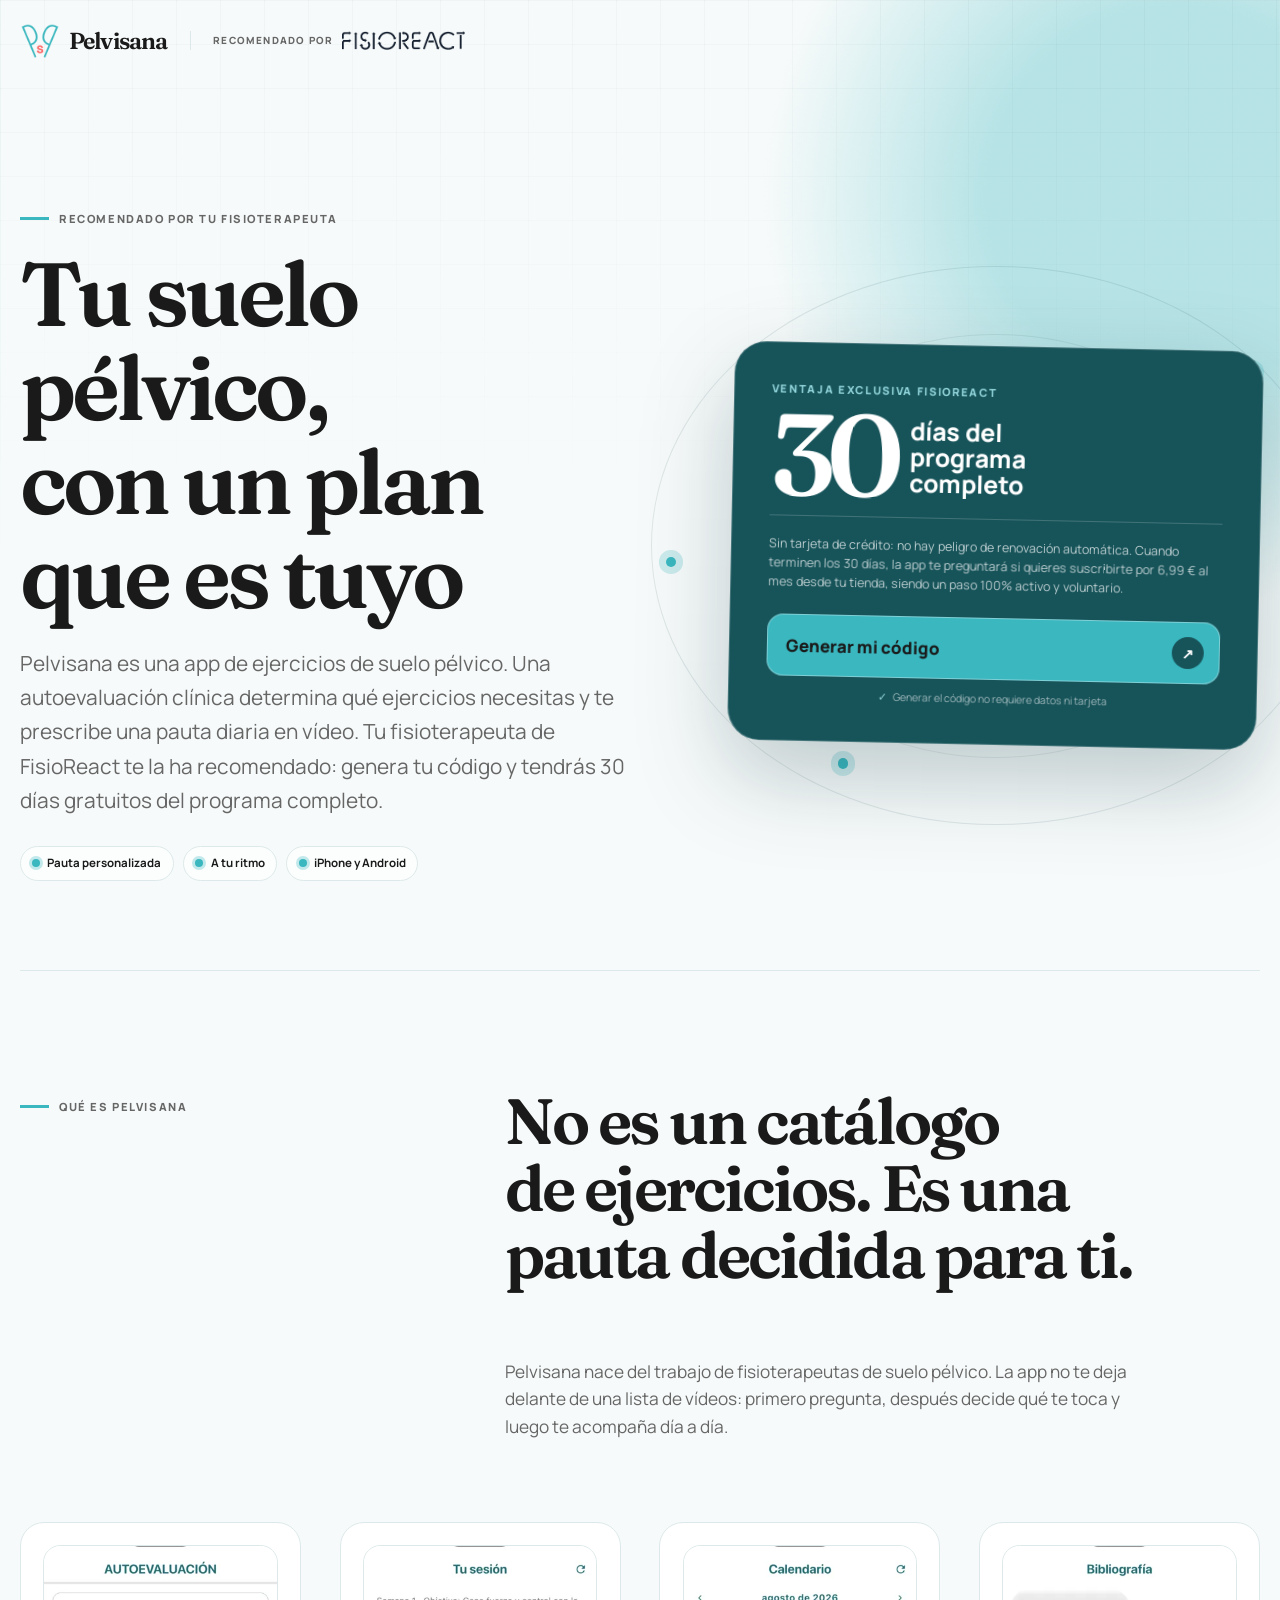
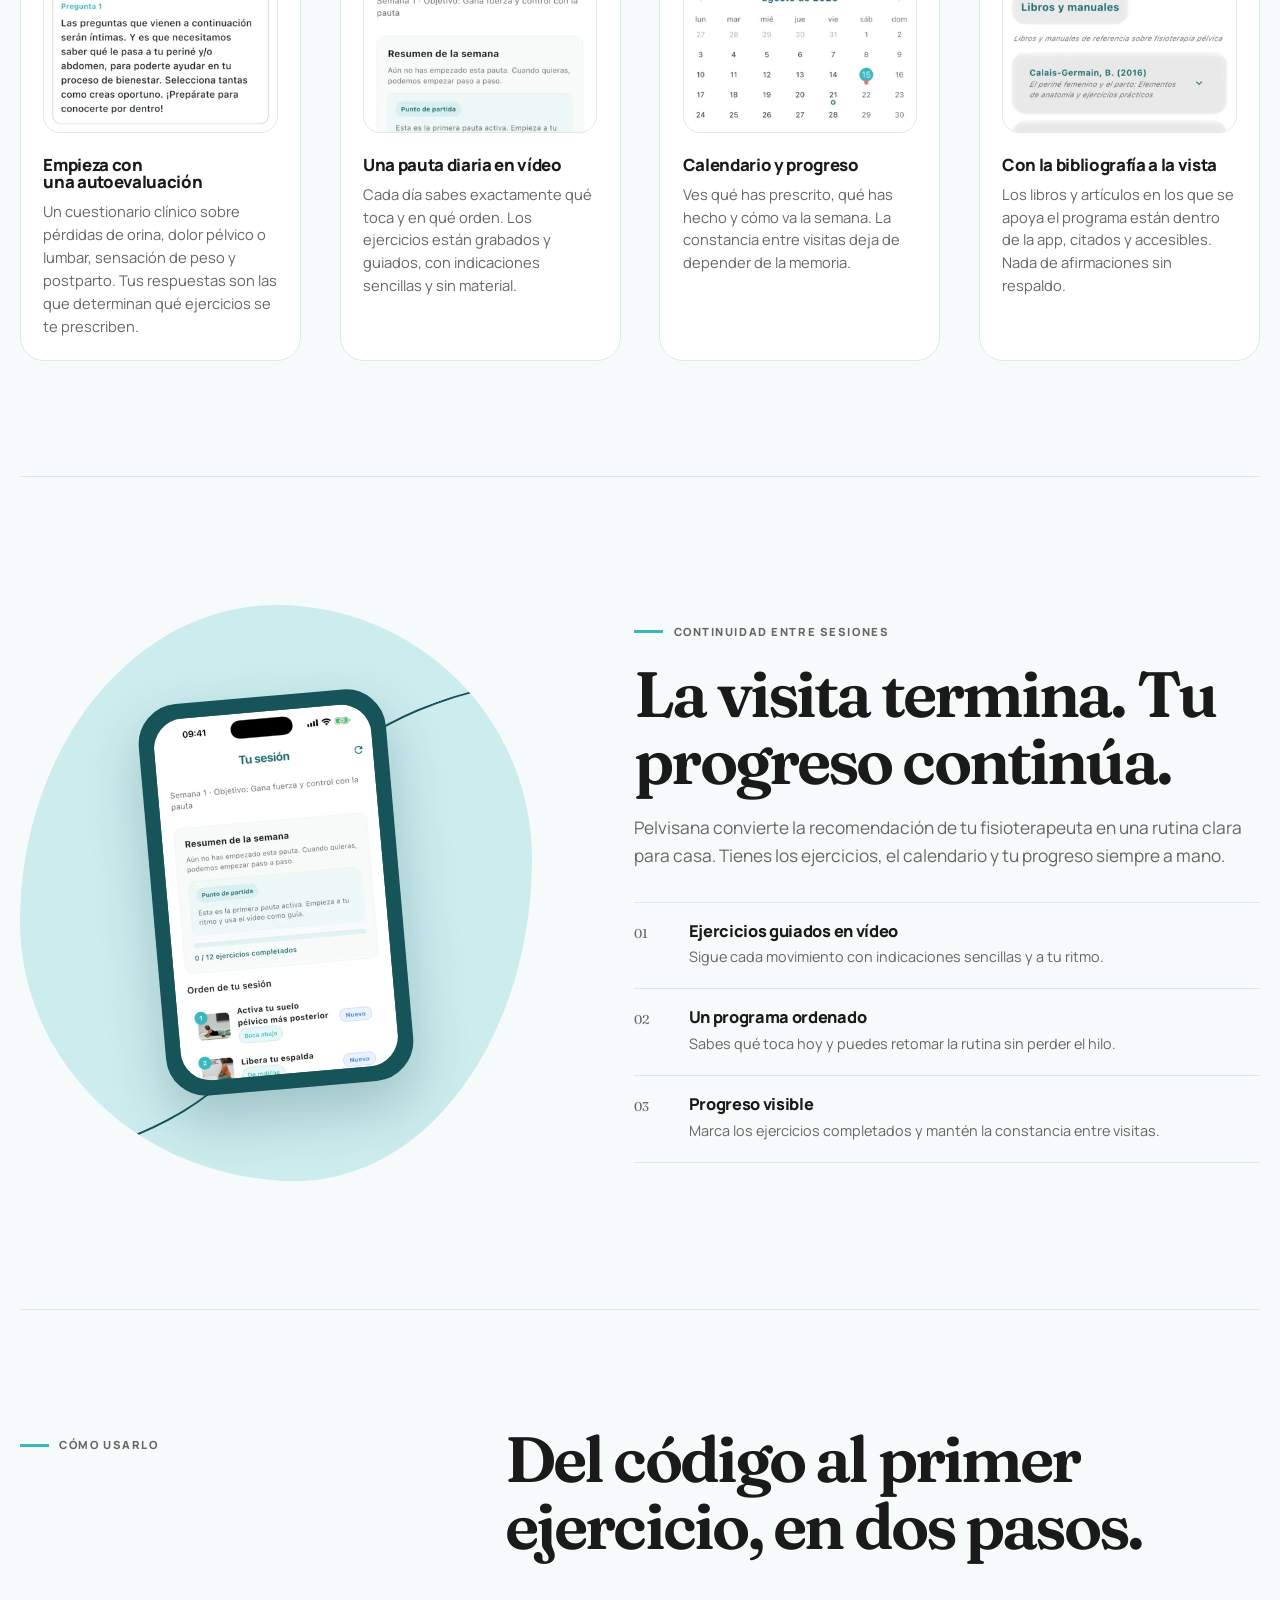
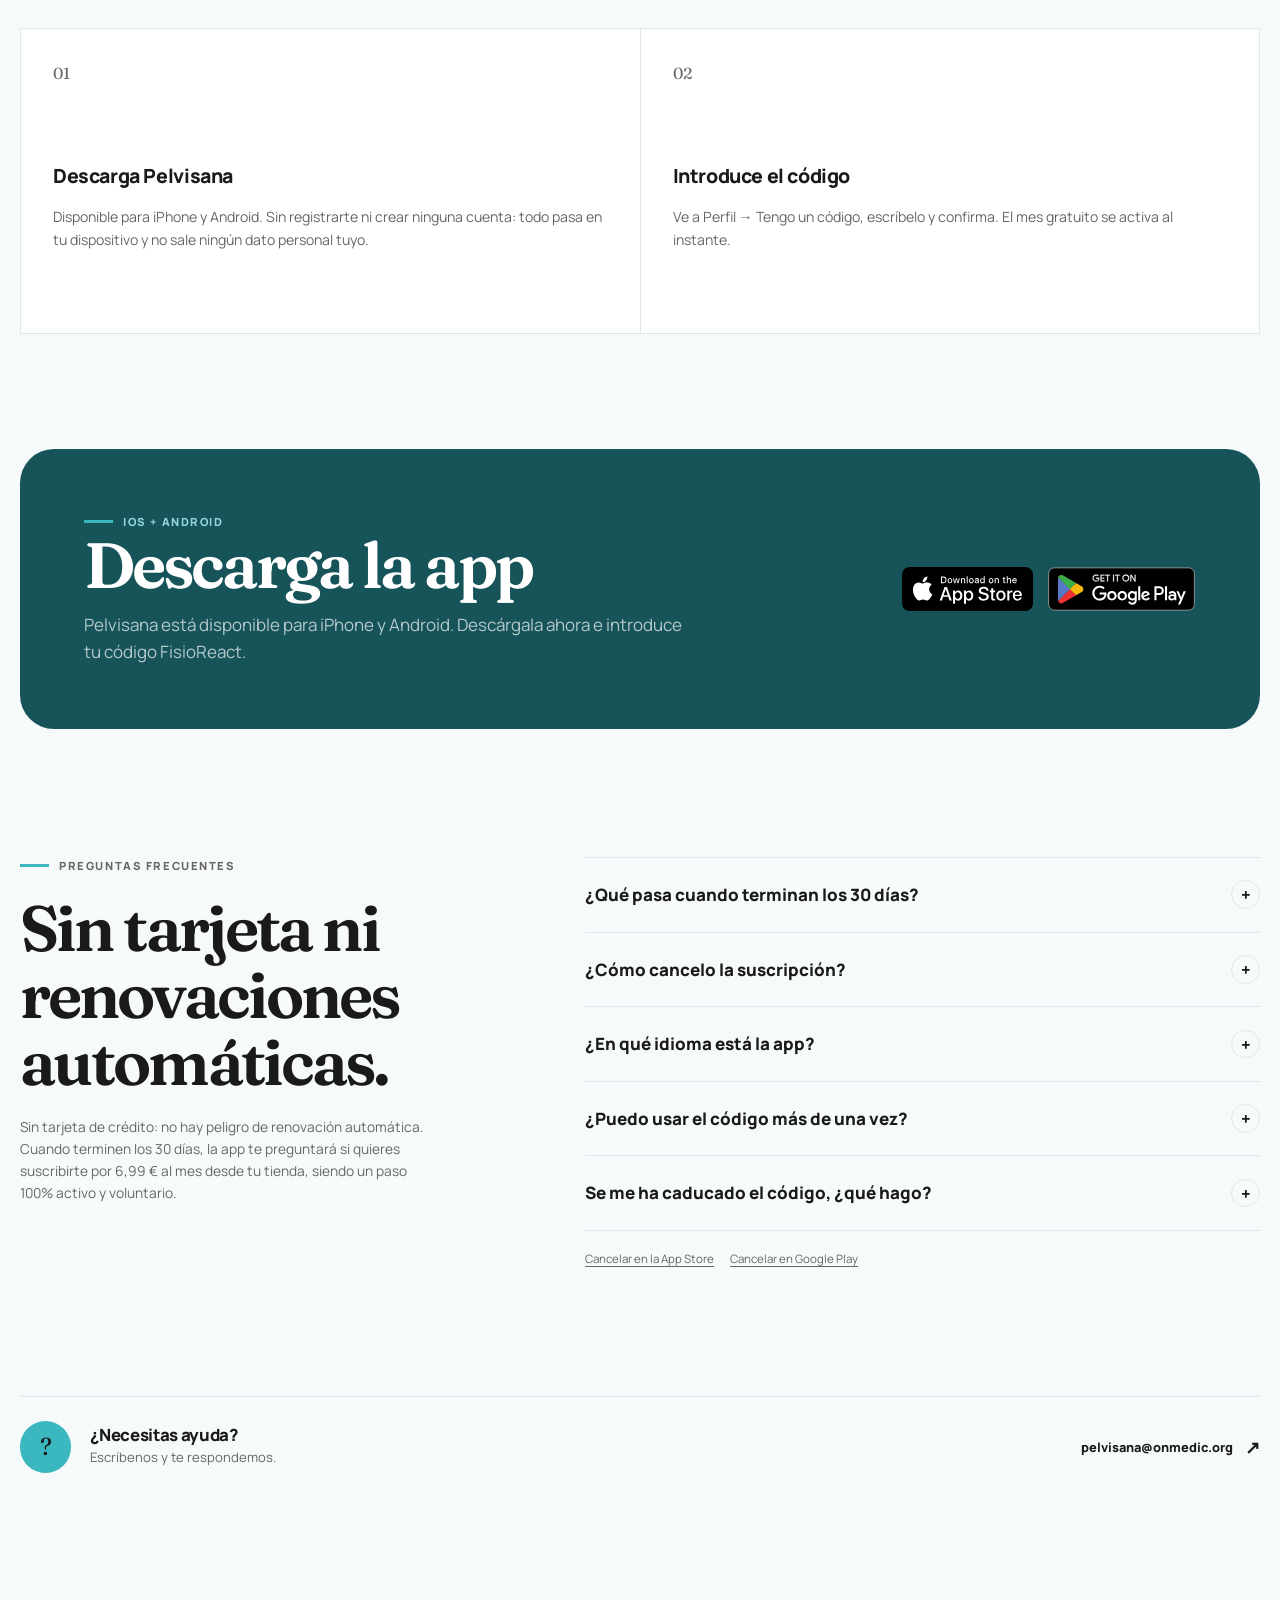
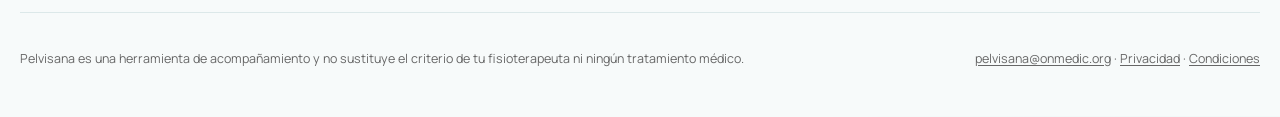
==== commit ff7392f6: "deploy: 2026-08-28 19:46:52" ====
--- a/es/index.html
+++ b/es/index.html
@@ -1 +1 @@
-<!DOCTYPE html><html data-critters-container lang=es><head><meta charset=utf-8><meta content="width=device-width,initial-scale=1" name=viewport><title>Pelvisana para pacientes de FisioReact</title><meta content="Genera tu código y estrena Pelvisana con 30 días gratuitos, por recomendación de tu fisioterapeuta." name=description><meta content="noindex, nofollow" name=robots><meta content=light name=color-scheme><meta content=#141f2f name=theme-color><style>:root{--brand:#141f2f;--brand-hover:#111a28;--signal:#91f8ff;--background:#f5f7f7;--surface:#ffffff;--border:#dbe1e4;--text:#141f2f;--muted:#5e6875;--accent:#141f2f;--accent-contrast:#ffffff;--danger:#d90416;--radius:24px}</style><style>@font-face{font-family:Fraunces Variable;font-style:normal;font-display:swap;font-weight:100 900;src:url(/_astro/fraunces-vietnamese-wght-normal.CnvboYUG.woff2) format("woff2-variations");unicode-range:U+0102-0103,U+0110-0111,U+0128-0129,U+0168-0169,U+01A0-01A1,U+01AF-01B0,U+0300-0301,U+0303-0304,U+0308-0309,U+0323,U+0329,U+1EA0-1EF9,U+20AB}@font-face{font-family:Fraunces Variable;font-style:normal;font-display:swap;font-weight:100 900;src:url(/_astro/fraunces-latin-ext-wght-normal.Ca2vKHc0.woff2) format("woff2-variations");unicode-range:U+0100-02BA,U+02BD-02C5,U+02C7-02CC,U+02CE-02D7,U+02DD-02FF,U+0304,U+0308,U+0329,U+1D00-1DBF,U+1E00-1E9F,U+1EF2-1EFF,U+2020,U+20A0-20AB,U+20AD-20C0,U+2113,U+2C60-2C7F,U+A720-A7FF}@font-face{font-family:Fraunces Variable;font-style:normal;font-display:swap;font-weight:100 900;src:url(/_astro/fraunces-latin-wght-normal.ukD16Tqj.woff2) format("woff2-variations");unicode-range:U+0000-00FF,U+0131,U+0152-0153,U+02BB-02BC,U+02C6,U+02DA,U+02DC,U+0304,U+0308,U+0329,U+2000-206F,U+20AC,U+2122,U+2191,U+2193,U+2212,U+2215,U+FEFF,U+FFFD}@font-face{font-family:Manrope Variable;font-style:normal;font-display:swap;font-weight:200 800;src:url([data-uri]) format("woff2-variations");unicode-range:U+0460-052F,U+1C80-1C8A,U+20B4,U+2DE0-2DFF,U+A640-A69F,U+FE2E-FE2F}@font-face{font-family:Manrope Variable;font-style:normal;font-display:swap;font-weight:200 800;src:url(/_astro/manrope-cyrillic-wght-normal.Dvxsihut.woff2) format("woff2-variations");unicode-range:U+0301,U+0400-045F,U+0490-0491,U+04B0-04B1,U+2116}@font-face{font-family:Manrope Variable;font-style:normal;font-display:swap;font-weight:200 800;src:url(/_astro/manrope-greek-wght-normal.DL7QRZyv.woff2) format("woff2-variations");unicode-range:U+0370-0377,U+037A-037F,U+0384-038A,U+038C,U+038E-03A1,U+03A3-03FF}@font-face{font-family:Manrope Variable;font-style:normal;font-display:swap;font-weight:200 800;src:url(/_astro/manrope-vietnamese-wght-normal.usUDDRr7.woff2) format("woff2-variations");unicode-range:U+0102-0103,U+0110-0111,U+0128-0129,U+0168-0169,U+01A0-01A1,U+01AF-01B0,U+0300-0301,U+0303-0304,U+0308-0309,U+0323,U+0329,U+1EA0-1EF9,U+20AB}@font-face{font-family:Manrope Variable;font-style:normal;font-display:swap;font-weight:200 800;src:url(/_astro/manrope-latin-ext-wght-normal.Ch3YOpNY.woff2) format("woff2-variations");unicode-range:U+0100-02BA,U+02BD-02C5,U+02C7-02CC,U+02CE-02D7,U+02DD-02FF,U+0304,U+0308,U+0329,U+1D00-1DBF,U+1E00-1E9F,U+1EF2-1EFF,U+2020,U+20A0-20AB,U+20AD-20C0,U+2113,U+2C60-2C7F,U+A720-A7FF}@font-face{font-family:Manrope Variable;font-style:normal;font-display:swap;font-weight:200 800;src:url(/_astro/manrope-latin-wght-normal.DHIcAJRg.woff2) format("woff2-variations");unicode-range:U+0000-00FF,U+0131,U+0152-0153,U+02BB-02BC,U+02C6,U+02DA,U+02DC,U+0304,U+0308,U+0329,U+2000-206F,U+20AC,U+2122,U+2191,U+2193,U+2212,U+2215,U+FEFF,U+FFFD}:root{--brand:#141f2f;--brand-hover:#0b1421;--signal:#91f8ff;--background:#f5f7f7;--surface:#ffffff;--border:#dbe1e4;--text:#141f2f;--muted:#5e6875;--accent:#141f2f;--accent-contrast:#ffffff;--danger:#b42318;--radius:24px;--font-sans:"Manrope Variable","Avenir Next","Helvetica Neue",sans-serif;--font-display:"Fraunces Variable",Georgia,serif;--shadow:0 24px 70px rgb(20 31 47 / 10%)}*,:after,:before{box-sizing:border-box}html{scroll-behavior:smooth;-webkit-text-size-adjust:100%}body{min-width:320px;margin:0;background:radial-gradient(circle at 92% 4%,color-mix(in srgb,var(--signal) 34%,transparent) 0 12rem,transparent 26rem),var(--background);color:var(--text);font-family:var(--font-sans);font-size:17px;line-height:1.6;-webkit-font-smoothing:antialiased}body:before{position:fixed;inset:0;z-index:-1;background-image:linear-gradient(rgb(20 31 47 / 3%) 1px,transparent 1px),linear-gradient(90deg,rgb(20 31 47 / 3%) 1px,transparent 1px);background-size:44px 44px;content:"";mask-image:linear-gradient(to bottom,black,transparent 55%);pointer-events:none}a{color:inherit}button{font:inherit}a,button{-webkit-tap-highlight-color:transparent}.topbar,footer,main{width:min(100% - 2.5rem,78rem);margin-inline:auto}.topbar{display:flex;align-items:center;justify-content:space-between;gap:1.5rem;padding-block:1.4rem}.brand-lockup{display:flex;align-items:center;gap:.9rem;min-width:0}.brand-lockup img{display:block;width:auto;height:clamp(20px,3vw,26px)}.brand-lockup .collab-mark{display:grid;place-items:center;width:1.45rem;height:1.45rem;border:1px solid var(--border);border-radius:50%;color:var(--muted);font-size:.72rem}.brand-lockup .pelvisana-wordmark{font-size:.78rem;font-weight:800;letter-spacing:.12em;text-transform:uppercase;white-space:nowrap}.lang-link{border-bottom:1px solid currentColor;color:var(--muted);font-size:.78rem;font-weight:750;letter-spacing:.04em;text-decoration:none}main{padding-block:clamp(1rem,3vw,2.5rem) clamp(4rem,9vw,8rem)}h1,h2,h3{margin-top:0;color:var(--text);line-height:1.05;text-wrap:balance}h1,h2{font-family:var(--font-display);font-variation-settings:"SOFT" 50,"WONK" 1;font-weight:620;letter-spacing:-.045em}h3{font-size:1.02rem;font-weight:800;letter-spacing:-.02em}p{margin-top:0}.eyebrow{display:flex;align-items:center;gap:.65rem;margin:0 0 1.2rem;color:var(--muted);font-size:.7rem;font-weight:800;letter-spacing:.14em;text-transform:uppercase}.eyebrow:before{width:1.8rem;height:3px;background:var(--signal);content:""}footer{display:grid;grid-template-columns:1.5fr 1fr;gap:2rem;padding-block:2.25rem 3rem;border-top:1px solid var(--border);color:var(--muted);font-size:.78rem}footer p{margin:0}footer .footer-links{text-align:right}footer a{text-underline-offset:.2em}@media(max-width:700px){.topbar,footer,main{width:min(100% - 1.5rem,78rem)}.topbar{padding-block:1rem}.brand-lockup{gap:.55rem}.brand-lockup .pelvisana-wordmark{font-size:.65rem}footer{grid-template-columns:1fr;gap:1rem}footer .footer-links{text-align:left}}@media(prefers-reduced-motion:reduce){*,:after,:before{scroll-behavior:auto!important;animation:none!important;transition:none!important}}.generator[data-astro-cid-xj4i4xix]{margin-top:1.4rem}.generator[data-astro-cid-xj4i4xix]>button[data-astro-cid-xj4i4xix]{display:flex;align-items:center;justify-content:space-between;gap:1rem;width:100%;padding:.95rem 1rem .95rem 1.2rem;border:0;border-radius:1rem;background:var(--signal);color:var(--brand);font-weight:850;cursor:pointer;box-shadow:inset 0 0 0 1px #ffffff59;transition:background .2s ease,transform .2s ease}.generator[data-astro-cid-xj4i4xix]>button[data-astro-cid-xj4i4xix] i[data-astro-cid-xj4i4xix]{display:grid;place-items:center;width:2rem;height:2rem;border-radius:50%;background:var(--brand);color:#fff;font-size:.9rem;font-style:normal}.generator[data-astro-cid-xj4i4xix]>button[data-astro-cid-xj4i4xix]:hover:not([disabled]){background:#fff;transform:translateY(-2px)}.generator__privacy[data-astro-cid-xj4i4xix]{display:flex;align-items:center;justify-content:center;gap:.4rem;margin:.65rem 0 0;color:#ffffff94;font-size:.66rem}.generator__privacy[data-astro-cid-xj4i4xix] span[data-astro-cid-xj4i4xix]{color:var(--signal)}.result[data-astro-cid-xj4i4xix]{margin-top:1rem;padding:1rem;border:1px solid rgb(255 255 255 / 18%);border-radius:1.1rem;background:#ffffff14;text-align:center}.result__label[data-astro-cid-xj4i4xix]{margin:0 0 .2rem;color:var(--signal);font-size:.65rem;font-weight:800;letter-spacing:.12em;text-transform:uppercase}output[data-astro-cid-xj4i4xix]{display:block;margin-bottom:.7rem;color:#fff;font-family:SFMono-Regular,Consolas,monospace;font-size:clamp(2rem,10vw,3.1rem);font-weight:800;letter-spacing:.12em;line-height:1.2;overflow-wrap:anywhere;user-select:all}#copy[data-astro-cid-xj4i4xix]{padding:.45rem .85rem;border:1px solid rgb(255 255 255 / 28%);border-radius:999px;background:0 0;color:#fff;font-size:.72rem;font-weight:750;cursor:pointer}.result__meta[data-astro-cid-xj4i4xix]{margin:.7rem 0 0;color:#fff9;font-size:.66rem;line-height:1.45}.generator__error[data-astro-cid-xj4i4xix]{margin:.8rem 0 0;padding:.7rem .8rem;border-radius:.8rem;background:#fff1f0;color:#8f1d16;font-size:.76rem;line-height:1.45}.hero[data-astro-cid-bvv4u53t]{display:grid;grid-template-columns:minmax(0,1.08fr) minmax(22rem,.92fr);align-items:center;gap:clamp(2rem,7vw,7rem);min-height:min(760px,calc(100vh - 8rem));padding-block:clamp(2rem,7vw,6.5rem)}.hero__copy[data-astro-cid-bvv4u53t]{position:relative;z-index:1}.hero[data-astro-cid-bvv4u53t] h1[data-astro-cid-bvv4u53t]{max-width:11ch;margin-bottom:1.4rem;font-size:clamp(3.35rem,7vw,6.9rem)}.hero__lead[data-astro-cid-bvv4u53t]{max-width:43rem;margin-bottom:1.8rem;color:var(--muted);font-size:clamp(1.05rem,1.8vw,1.3rem);line-height:1.65}.benefits[data-astro-cid-bvv4u53t]{display:flex;flex-wrap:wrap;gap:.6rem;padding:0;margin:0;list-style:none}.benefits[data-astro-cid-bvv4u53t] li[data-astro-cid-bvv4u53t]{display:flex;align-items:center;gap:.45rem;padding:.45rem .7rem;border:1px solid var(--border);border-radius:999px;background:#ffffffa6;font-size:.72rem;font-weight:700}.benefits[data-astro-cid-bvv4u53t] li[data-astro-cid-bvv4u53t]:before{width:.5rem;height:.5rem;border-radius:50%;background:var(--signal);box-shadow:0 0 0 3px color-mix(in srgb,var(--signal) 30%,transparent);content:""}.hero__offer-wrap[data-astro-cid-bvv4u53t]{position:relative;isolation:isolate}.orbit[data-astro-cid-bvv4u53t]{position:absolute;inset:-5rem;z-index:-1;border:1px solid rgb(20 31 47 / 10%);border-radius:50%;animation:orbit-in 1.2s cubic-bezier(.2,.8,.2,1) both}.orbit[data-astro-cid-bvv4u53t]:after,.orbit[data-astro-cid-bvv4u53t]:before{position:absolute;border:1px solid rgb(20 31 47 / 8%);border-radius:50%;content:""}.orbit[data-astro-cid-bvv4u53t]:before{inset:12%}.orbit[data-astro-cid-bvv4u53t]:after{inset:25%}.orbit[data-astro-cid-bvv4u53t] span[data-astro-cid-bvv4u53t]{position:absolute;width:.65rem;height:.65rem;border-radius:50%;background:var(--signal);box-shadow:0 0 0 7px color-mix(in srgb,var(--signal) 24%,transparent)}.orbit[data-astro-cid-bvv4u53t] span[data-astro-cid-bvv4u53t]:first-child{top:18%;right:12%}.orbit[data-astro-cid-bvv4u53t] span[data-astro-cid-bvv4u53t]:nth-child(2){bottom:10%;left:27%}.orbit[data-astro-cid-bvv4u53t] span[data-astro-cid-bvv4u53t]:nth-child(3){top:52%;left:2%}.hero__offer[data-astro-cid-bvv4u53t]{padding:clamp(1.3rem,3.5vw,2.3rem);border:1px solid rgb(255 255 255 / 20%);border-radius:calc(var(--radius) + 8px);background:var(--brand);color:#fff;box-shadow:0 34px 90px #141f2f42;transform:rotate(1.2deg);animation:card-in .9s .15s cubic-bezier(.2,.8,.2,1) both}.offer__eyebrow[data-astro-cid-bvv4u53t]{margin:0 0 1rem;color:var(--signal);font-size:.69rem;font-weight:800;letter-spacing:.15em;text-transform:uppercase}.offer__headline[data-astro-cid-bvv4u53t]{display:flex;align-items:flex-end;gap:1rem;padding-bottom:1.3rem;border-bottom:1px solid rgb(255 255 255 / 18%)}.offer__headline[data-astro-cid-bvv4u53t] strong[data-astro-cid-bvv4u53t]{font-family:var(--font-display);font-size:clamp(4.8rem,9vw,7.5rem);font-weight:580;letter-spacing:-.08em;line-height:.7}.offer__headline[data-astro-cid-bvv4u53t] span[data-astro-cid-bvv4u53t]{max-width:7ch;font-size:clamp(1.1rem,2.2vw,1.55rem);font-weight:750;line-height:1.05}.offer__fine-print[data-astro-cid-bvv4u53t]{margin:1.1rem 0 0;color:#ffffffb3;font-size:.78rem;line-height:1.55}.continuity[data-astro-cid-bvv4u53t]{display:grid;grid-template-columns:minmax(21rem,.9fr) minmax(0,1.1fr);align-items:center;gap:clamp(3rem,8vw,8rem);padding-block:clamp(5rem,10vw,9rem);border-top:1px solid var(--border)}.continuity__visual[data-astro-cid-bvv4u53t]{position:relative;display:grid;place-items:center;min-height:36rem;border-radius:50% 50% 46% 54%/55% 44% 56% 45%;background:var(--signal);overflow:hidden}.phone[data-astro-cid-bvv4u53t]{position:relative;width:min(63%,17.5rem);padding:.9rem;border:7px solid var(--brand);border-radius:2.5rem;background:#fff;box-shadow:0 25px 55px #141f2f38;transform:rotate(-5deg)}.phone[data-astro-cid-bvv4u53t]:before{position:absolute;top:.45rem;left:50%;width:3.5rem;height:.28rem;border-radius:1rem;background:var(--brand);content:"";transform:translate(-50%)}.phone__top[data-astro-cid-bvv4u53t]{display:flex;align-items:center;justify-content:space-between;padding:1.2rem .45rem .8rem;color:var(--brand);font-size:.77rem;font-weight:850}.phone__top[data-astro-cid-bvv4u53t] i[data-astro-cid-bvv4u53t]{width:.65rem;height:.65rem;border:2px solid var(--brand);border-radius:50%}.phone__progress[data-astro-cid-bvv4u53t]{display:flex;align-items:center;gap:.55rem;padding:.65rem;border-radius:.85rem;background:#eefbfc;color:var(--muted);font-size:.62rem}.phone__progress[data-astro-cid-bvv4u53t] span[data-astro-cid-bvv4u53t]{width:2.4rem;height:2.4rem;border:6px solid var(--signal);border-top-color:var(--brand);border-radius:50%}.phone__exercise[data-astro-cid-bvv4u53t]{display:flex;gap:.75rem;align-items:center;margin:.7rem 0;padding:.65rem;border:1px solid var(--border);border-radius:1rem}.phone__figure[data-astro-cid-bvv4u53t]{display:grid;place-items:center;flex:0 0 4.1rem;height:5.1rem;border-radius:.75rem;background:var(--brand)}.phone__figure[data-astro-cid-bvv4u53t] i[data-astro-cid-bvv4u53t]{position:relative;width:2.4rem;height:1rem;border:2px solid var(--signal);border-radius:50%}.phone__figure[data-astro-cid-bvv4u53t] i[data-astro-cid-bvv4u53t]:after{position:absolute;right:-.3rem;top:-1rem;width:.8rem;height:.8rem;border-radius:50%;background:var(--signal);content:""}.phone__exercise[data-astro-cid-bvv4u53t] p[data-astro-cid-bvv4u53t]{display:grid;gap:.2rem;margin:0;font-size:.65rem;line-height:1.3}.phone__exercise[data-astro-cid-bvv4u53t] span[data-astro-cid-bvv4u53t]{color:var(--muted);font-size:.55rem}.phone__calendar[data-astro-cid-bvv4u53t]{display:grid;grid-template-columns:repeat(5,1fr);gap:.3rem;padding:.7rem .3rem}.phone__calendar[data-astro-cid-bvv4u53t] i[data-astro-cid-bvv4u53t]{aspect-ratio:1;border-radius:.45rem;background:#eef1f3}.phone__calendar[data-astro-cid-bvv4u53t] i[data-astro-cid-bvv4u53t].active{background:var(--signal);box-shadow:inset 0 -3px 0 var(--brand)}.visual-note[data-astro-cid-bvv4u53t]{position:absolute;right:1rem;bottom:3.5rem;display:flex;align-items:center;gap:.5rem;margin:0;padding:.65rem .8rem;border-radius:999px;background:#fff;box-shadow:0 10px 30px #141f2f24;font-size:.67rem;font-weight:800}.visual-note[data-astro-cid-bvv4u53t] span[data-astro-cid-bvv4u53t]{width:.55rem;height:.55rem;border-radius:50%;background:#23b26d}.movement-line[data-astro-cid-bvv4u53t]{position:absolute;width:70%;height:30%;border:2px solid rgb(20 31 47 / 16%);border-color:var(--brand) transparent transparent;border-radius:50%}.movement-line--one[data-astro-cid-bvv4u53t]{top:16%;right:-22%;transform:rotate(-20deg)}.movement-line--two[data-astro-cid-bvv4u53t]{bottom:6%;left:-21%;transform:rotate(160deg)}.continuity__copy[data-astro-cid-bvv4u53t] h2[data-astro-cid-bvv4u53t],.download[data-astro-cid-bvv4u53t] h2[data-astro-cid-bvv4u53t],.faq[data-astro-cid-bvv4u53t] h2[data-astro-cid-bvv4u53t],.section-heading[data-astro-cid-bvv4u53t] h2[data-astro-cid-bvv4u53t]{margin-bottom:1.25rem;font-size:clamp(2.5rem,5vw,4.7rem)}.section-lead[data-astro-cid-bvv4u53t]{max-width:40rem;color:var(--muted);font-size:1.08rem}.feature-list[data-astro-cid-bvv4u53t]{margin-top:2rem;border-top:1px solid var(--border)}.feature-list[data-astro-cid-bvv4u53t] article[data-astro-cid-bvv4u53t]{display:grid;grid-template-columns:2.4rem 1fr;gap:1rem;padding:1.25rem 0;border-bottom:1px solid var(--border)}.feature-list[data-astro-cid-bvv4u53t] article[data-astro-cid-bvv4u53t]>span[data-astro-cid-bvv4u53t]{color:var(--muted);font-family:var(--font-display);font-size:.8rem}.feature-list[data-astro-cid-bvv4u53t] h3[data-astro-cid-bvv4u53t]{margin-bottom:.35rem}.feature-list[data-astro-cid-bvv4u53t] p[data-astro-cid-bvv4u53t]{margin:0;color:var(--muted);font-size:.9rem}.how[data-astro-cid-bvv4u53t]{padding-block:clamp(5rem,9vw,8rem);border-top:1px solid var(--border)}.section-heading[data-astro-cid-bvv4u53t]{display:grid;grid-template-columns:.75fr 1.25fr;align-items:start;gap:2rem;margin-bottom:3rem}.section-heading[data-astro-cid-bvv4u53t] .eyebrow[data-astro-cid-bvv4u53t]{margin-top:.7rem}.steps[data-astro-cid-bvv4u53t]{display:grid;grid-template-columns:repeat(auto-fit,minmax(280px,1fr));gap:1px;padding:1px;margin:0;background:var(--border);list-style:none}.steps[data-astro-cid-bvv4u53t] li[data-astro-cid-bvv4u53t]{min-height:19rem;padding:clamp(1.3rem,3vw,2rem);background:var(--surface);transition:transform .25s ease,background .25s ease}.steps[data-astro-cid-bvv4u53t] li[data-astro-cid-bvv4u53t]:hover{position:relative;z-index:1;background:var(--signal);transform:translateY(-7px)}.step-number[data-astro-cid-bvv4u53t]{display:block;margin-bottom:5rem;color:var(--muted);font-family:var(--font-display);font-size:1rem}.steps[data-astro-cid-bvv4u53t] h3[data-astro-cid-bvv4u53t]{font-size:1.22rem}.steps[data-astro-cid-bvv4u53t] p[data-astro-cid-bvv4u53t]{margin:0;color:var(--muted);font-size:.88rem}.steps[data-astro-cid-bvv4u53t] li[data-astro-cid-bvv4u53t]:hover .step-number[data-astro-cid-bvv4u53t],.steps[data-astro-cid-bvv4u53t] li[data-astro-cid-bvv4u53t]:hover p[data-astro-cid-bvv4u53t]{color:color-mix(in srgb,var(--brand) 72%,transparent)}.download[data-astro-cid-bvv4u53t]{display:grid;grid-template-columns:1fr auto;align-items:center;gap:3rem;padding:clamp(2rem,5vw,4rem);border-radius:calc(var(--radius) + 10px);background:var(--brand);color:#fff;overflow:hidden}.download[data-astro-cid-bvv4u53t] h2[data-astro-cid-bvv4u53t]{max-width:12ch;margin-bottom:.8rem;color:#fff}.download[data-astro-cid-bvv4u53t] .eyebrow[data-astro-cid-bvv4u53t]{color:var(--signal)}.download[data-astro-cid-bvv4u53t] p[data-astro-cid-bvv4u53t]{max-width:38rem;margin:0;color:#ffffffad}.store-links[data-astro-cid-bvv4u53t]{display:flex;flex-wrap:wrap;align-items:center;gap:.85rem}.store-link[data-astro-cid-bvv4u53t]{display:inline-flex;align-items:center;border-radius:.75rem;transition:transform .2s ease,opacity .2s ease}.store-link[data-astro-cid-bvv4u53t]:hover{transform:translateY(-2px);opacity:.92}.store-link[data-astro-cid-bvv4u53t] img[data-astro-cid-bvv4u53t]{height:2.75rem;width:auto;display:block}.faq[data-astro-cid-bvv4u53t]{display:grid;grid-template-columns:.8fr 1.2fr;gap:clamp(3rem,9vw,9rem);padding-block:clamp(6rem,10vw,9rem)}.faq__intro[data-astro-cid-bvv4u53t]{position:sticky;top:2rem;align-self:start}.faq__intro[data-astro-cid-bvv4u53t] h2[data-astro-cid-bvv4u53t]{max-width:9ch}.faq__intro[data-astro-cid-bvv4u53t]>p[data-astro-cid-bvv4u53t]:last-child{max-width:26rem;color:var(--muted);font-size:.86rem}.faq__items[data-astro-cid-bvv4u53t]{border-top:1px solid var(--border)}details[data-astro-cid-bvv4u53t]{border-bottom:1px solid var(--border)}summary[data-astro-cid-bvv4u53t]{display:flex;align-items:center;justify-content:space-between;gap:1rem;padding:1.4rem 0;cursor:pointer;font-weight:800;list-style:none}summary[data-astro-cid-bvv4u53t]::-webkit-details-marker{display:none}summary[data-astro-cid-bvv4u53t] span[data-astro-cid-bvv4u53t]{display:grid;place-items:center;flex:0 0 1.8rem;height:1.8rem;border:1px solid var(--border);border-radius:50%;transition:transform .2s ease}details[data-astro-cid-bvv4u53t] p[data-astro-cid-bvv4u53t]{max-width:42rem;margin:-.5rem 0 1.4rem;color:var(--muted);font-size:.92rem}.cancel-links[data-astro-cid-bvv4u53t]{display:flex;flex-wrap:wrap;gap:1rem;padding-top:1.2rem}.cancel-links[data-astro-cid-bvv4u53t] a[data-astro-cid-bvv4u53t]{color:var(--muted);font-size:.72rem;text-underline-offset:.2rem}.support[data-astro-cid-bvv4u53t]{display:grid;grid-template-columns:auto 1fr auto;align-items:center;gap:1.2rem;padding:1.5rem 0;border-top:1px solid var(--border)}.support__mark[data-astro-cid-bvv4u53t]{display:grid;place-items:center;width:3.2rem;height:3.2rem;border-radius:50%;background:var(--signal);font-family:var(--font-display);font-size:1.5rem}.support[data-astro-cid-bvv4u53t] h2[data-astro-cid-bvv4u53t]{margin:0 0 .2rem;font-family:var(--font-sans);font-size:1.05rem;font-weight:850;letter-spacing:-.02em}.support[data-astro-cid-bvv4u53t] p[data-astro-cid-bvv4u53t]{margin:0;color:var(--muted);font-size:.82rem}.support[data-astro-cid-bvv4u53t]>a[data-astro-cid-bvv4u53t]{display:flex;align-items:center;gap:.75rem;font-size:.8rem;font-weight:800;text-decoration:none}.support[data-astro-cid-bvv4u53t]>a[data-astro-cid-bvv4u53t] span[data-astro-cid-bvv4u53t]{font-size:1.1rem}@keyframes card-in{0%{opacity:0;transform:translateY(2rem) rotate(4deg)}to{opacity:1;transform:rotate(1.2deg)}}@keyframes orbit-in{0%{opacity:0;transform:scale(.75)}to{opacity:1;transform:scale(1)}}@media(max-width:980px){.hero[data-astro-cid-bvv4u53t]{grid-template-columns:1fr;min-height:auto}.hero__copy[data-astro-cid-bvv4u53t]{max-width:50rem}.hero[data-astro-cid-bvv4u53t] h1[data-astro-cid-bvv4u53t]{max-width:12ch}.hero__offer-wrap[data-astro-cid-bvv4u53t]{width:min(100%,35rem);margin-inline:auto}.continuity[data-astro-cid-bvv4u53t]{grid-template-columns:1fr}.continuity__visual[data-astro-cid-bvv4u53t]{width:min(100%,36rem);margin-inline:auto}.section-heading[data-astro-cid-bvv4u53t]{grid-template-columns:1fr}.section-heading[data-astro-cid-bvv4u53t] .eyebrow[data-astro-cid-bvv4u53t]{margin-top:0}.download[data-astro-cid-bvv4u53t],.faq[data-astro-cid-bvv4u53t]{grid-template-columns:1fr}.faq__intro[data-astro-cid-bvv4u53t]{position:static}.faq__intro[data-astro-cid-bvv4u53t] h2[data-astro-cid-bvv4u53t]{max-width:12ch}}@media(max-width:700px){.hero[data-astro-cid-bvv4u53t]{padding-top:2.3rem}.hero[data-astro-cid-bvv4u53t] h1[data-astro-cid-bvv4u53t]{font-size:clamp(3.15rem,16vw,4.8rem)}.hero__offer[data-astro-cid-bvv4u53t]{transform:none}.orbit[data-astro-cid-bvv4u53t]{inset:-2rem}.offer__headline[data-astro-cid-bvv4u53t] strong[data-astro-cid-bvv4u53t]{font-size:5.5rem}.continuity__visual[data-astro-cid-bvv4u53t]{min-height:30rem}.steps[data-astro-cid-bvv4u53t]{grid-template-columns:1fr}.steps[data-astro-cid-bvv4u53t] li[data-astro-cid-bvv4u53t]{min-height:auto}.step-number[data-astro-cid-bvv4u53t]{margin-bottom:2.5rem}.support[data-astro-cid-bvv4u53t]{grid-template-columns:auto 1fr}.support[data-astro-cid-bvv4u53t]>a[data-astro-cid-bvv4u53t]{grid-column:2}.download[data-astro-cid-bvv4u53t]{padding:1.5rem}.faq[data-astro-cid-bvv4u53t]{padding-bottom:5rem}}</style><link href=/_astro/index.bY2s-1t1.css rel=stylesheet media=print onload="this.media=&#34;all&#34;"><noscript><link href=/_astro/index.bY2s-1t1.css rel=stylesheet></noscript><link href=/_astro/index.Cx_w_kFr.css rel=stylesheet media=print onload="this.media=&#34;all&#34;"><noscript><link href=/_astro/index.Cx_w_kFr.css rel=stylesheet></noscript></head><body><header class=topbar><div class=brand-lockup aria-label="FisioReact amb Pelvisana"><img alt=FisioReact height=45 src=/img/fisioreact-logo.png width=292> <span aria-hidden=true class=collab-mark>×</span> <span class=pelvisana-wordmark>Pelvisana</span></div><a href=/ class=lang-link hreflang=ca>Català</a></header><main class=wide><section class=hero aria-labelledby=hero-title data-astro-cid-bvv4u53t><div data-astro-cid-bvv4u53t class=hero__copy><p data-astro-cid-bvv4u53t class=eyebrow>Recomendado por tu fisioterapeuta</p><h1 data-astro-cid-bvv4u53t id=hero-title>La reacción más natural es que te cuides</h1><p data-astro-cid-bvv4u53t class=hero__lead>Tu fisioterapeuta de FisioReact te ha recomendado Pelvisana. Genera tu código y tendrás 30 días gratuitos del programa completo de ejercicios del suelo pélvico.</p><ul aria-label="Continuidad entre sesiones" class=benefits data-astro-cid-bvv4u53t><li data-astro-cid-bvv4u53t>Plan guiado</li><li data-astro-cid-bvv4u53t>A tu ritmo</li><li data-astro-cid-bvv4u53t>iPhone y Android</li></ul></div><div data-astro-cid-bvv4u53t class=hero__offer-wrap><div data-astro-cid-bvv4u53t class=orbit aria-hidden=true><span data-astro-cid-bvv4u53t></span><span data-astro-cid-bvv4u53t></span><span data-astro-cid-bvv4u53t></span></div><article data-astro-cid-bvv4u53t class=hero__offer><p data-astro-cid-bvv4u53t class=offer__eyebrow>Ventaja exclusiva FisioReact</p><div data-astro-cid-bvv4u53t class=offer__headline><strong data-astro-cid-bvv4u53t>30</strong> <span data-astro-cid-bvv4u53t>días del programa completo</span></div><p data-astro-cid-bvv4u53t class=offer__fine-print>Sin tarjeta de crédito: no hay peligro de renovación automática. Cuando terminen los 30 días, la app te preguntará si quieres suscribirte por 6,99 € al mes desde tu tienda, siendo un paso 100% activo y voluntario.</p><section class=generator aria-label="Generar mi código" data-astro-cid-xj4i4xix><button data-astro-cid-xj4i4xix data-label="Generar mi código" id=generate type=button data-busy=Generando…><span data-astro-cid-xj4i4xix>Generar mi código</span><i aria-hidden=true data-astro-cid-xj4i4xix>↗</i></button><p class=generator__privacy data-astro-cid-xj4i4xix><span aria-hidden=true data-astro-cid-xj4i4xix>✓</span>Generar el código no requiere datos ni tarjeta</p><div class=result data-astro-cid-xj4i4xix hidden id=result><p class=result__label data-astro-cid-xj4i4xix>Tu código</p><output aria-live=polite data-astro-cid-xj4i4xix id=code></output><button data-astro-cid-xj4i4xix data-label=Copiar id=copy type=button data-done=Copiado>Copiar</button><p class=result__meta data-astro-cid-xj4i4xix id=validity></p><p class=result__meta data-astro-cid-xj4i4xix>Apúntalo antes de cerrar la página. Si lo pierdes, puedes generar otro.</p></div><p class=generator__error data-astro-cid-xj4i4xix id=error hidden role=alert></p></section><script>!function(){const e={daily_limit_reached:"Hoy ya se han generado todos los códigos disponibles. Inténtalo mañana o habla con tu fisioterapeuta.",ip_limit_reached:"Has generado demasiados códigos desde esta conexión. Inténtalo mañana.",uid_limit_reached:"Tu cuenta ya ha generado demasiados códigos hoy. Inténtalo mañana.",inventory_exhausted:"Ahora mismo no quedan códigos disponibles. Avisa a tu fisioterapeuta y lo resolvemos enseguida.",issuance_disabled:"Esta campaña no permite generar códigos desde la web.",inactive:"La campaña todavía no está activa. Inténtalo más tarde.",not_started:"La campaña todavía no ha empezado.",expired:"Esta campaña ya ha finalizado.",network:"No hemos podido conectar. Comprueba la conexión e inténtalo de nuevo.",unknown:"Algo no ha ido bien. Inténtalo de nuevo en un momento."};!function(){const t=document.getElementById("generate"),n=document.getElementById("result"),a=document.getElementById("code"),o=document.getElementById("validity"),d=document.getElementById("error"),i=document.getElementById("copy");if(!(t&&n&&a&&o&&d&&i))return;const s=t=>{d.textContent=e[t]||e.unknown,d.hidden=!1};t.addEventListener("click",async()=>{d.hidden=!0,t.disabled=!0,t.setAttribute("aria-busy","true");const e=t.querySelector("span");e&&(e.textContent=t.dataset.busy);try{const e=await fetch("https://us-central1-pelvisana-f9e68.cloudfunctions.net/issuePartnerCode",{method:"POST",headers:{"Content-Type":"application/json"},body:JSON.stringify({data:{campaignId:"fisioreact-2026"}})}),d=await e.json().catch(()=>null);if(!e.ok||!d||d.error)return void s(d?.error?.details?.reason??"unknown");const i=d.result?.code;if(!i)return void s("unknown");a.textContent=i;const r=d.result?.expiresAt;if(r){const e=new Date(r).toLocaleDateString("es",{day:"numeric",month:"long",year:"numeric"});o.textContent="Válido hasta el %s".replace("%s",e),o.hidden=!1}else o.hidden=!0;n.hidden=!1,t.hidden=!0}catch{s("network")}finally{t.disabled=!1,t.removeAttribute("aria-busy"),e&&(e.textContent=t.dataset.label)}}),i.addEventListener("click",async()=>{try{await navigator.clipboard.writeText(a.textContent||""),i.textContent=i.dataset.done,setTimeout(()=>{i.textContent=i.dataset.label},2e3)}catch{}})}()}()</script></article></div></section><section class=continuity aria-labelledby=continuity-title data-astro-cid-bvv4u53t><div data-astro-cid-bvv4u53t class=continuity__visual aria-hidden=true><div data-astro-cid-bvv4u53t class="movement-line movement-line--one"></div><div data-astro-cid-bvv4u53t class="movement-line movement-line--two"></div><div data-astro-cid-bvv4u53t class=phone><div data-astro-cid-bvv4u53t class=phone__top><span data-astro-cid-bvv4u53t>Pelvisana</span><i data-astro-cid-bvv4u53t></i></div><div data-astro-cid-bvv4u53t class=phone__progress><span data-astro-cid-bvv4u53t></span><small data-astro-cid-bvv4u53t>Hoy · 12 min</small></div><div data-astro-cid-bvv4u53t class=phone__exercise><div data-astro-cid-bvv4u53t class=phone__figure><i data-astro-cid-bvv4u53t></i></div><p data-astro-cid-bvv4u53t><strong data-astro-cid-bvv4u53t>Respira y activa</strong><span data-astro-cid-bvv4u53t>Ejercicio guiado · 04:20</span></p></div><div data-astro-cid-bvv4u53t class=phone__calendar><i data-astro-cid-bvv4u53t></i><i data-astro-cid-bvv4u53t></i><i data-astro-cid-bvv4u53t class=active></i><i data-astro-cid-bvv4u53t></i><i data-astro-cid-bvv4u53t></i></div></div><p data-astro-cid-bvv4u53t class=visual-note><span data-astro-cid-bvv4u53t></span>Ejercicios guiados en vídeo</p></div><div data-astro-cid-bvv4u53t class=continuity__copy><p data-astro-cid-bvv4u53t class=eyebrow>Continuidad entre sesiones</p><h2 data-astro-cid-bvv4u53t id=continuity-title>La visita termina. Tu progreso continúa.</h2><p data-astro-cid-bvv4u53t class=section-lead>Pelvisana convierte la recomendación de tu fisioterapeuta en una rutina clara para casa. Tienes los ejercicios, el calendario y tu progreso siempre a mano.</p><div data-astro-cid-bvv4u53t class=feature-list><article data-astro-cid-bvv4u53t><span data-astro-cid-bvv4u53t aria-hidden=true>01</span><div data-astro-cid-bvv4u53t><h3 data-astro-cid-bvv4u53t>Ejercicios guiados en vídeo</h3><p data-astro-cid-bvv4u53t>Sigue cada movimiento con indicaciones sencillas y a tu ritmo.</p></div></article><article data-astro-cid-bvv4u53t><span data-astro-cid-bvv4u53t aria-hidden=true>02</span><div data-astro-cid-bvv4u53t><h3 data-astro-cid-bvv4u53t>Un programa ordenado</h3><p data-astro-cid-bvv4u53t>Sabes qué toca hoy y puedes retomar la rutina sin perder el hilo.</p></div></article><article data-astro-cid-bvv4u53t><span data-astro-cid-bvv4u53t aria-hidden=true>03</span><div data-astro-cid-bvv4u53t><h3 data-astro-cid-bvv4u53t>Progreso visible</h3><p data-astro-cid-bvv4u53t>Marca los ejercicios completados y mantén la constancia entre visitas.</p></div></article></div></div></section><section class=how aria-labelledby=steps-title data-astro-cid-bvv4u53t><div data-astro-cid-bvv4u53t class=section-heading><p data-astro-cid-bvv4u53t class=eyebrow>Cómo usarlo</p><h2 data-astro-cid-bvv4u53t id=steps-title>Del código al primer ejercicio, en dos pasos.</h2></div><ol class=steps data-astro-cid-bvv4u53t><li data-astro-cid-bvv4u53t><span data-astro-cid-bvv4u53t aria-hidden=true class=step-number>01</span><div data-astro-cid-bvv4u53t><h3 data-astro-cid-bvv4u53t>Descarga Pelvisana</h3><p data-astro-cid-bvv4u53t>Disponible para iPhone y Android. Sin registrarte ni crear ninguna cuenta: todo pasa en tu dispositivo y no sale ningún dato personal tuyo.</p></div></li><li data-astro-cid-bvv4u53t><span data-astro-cid-bvv4u53t aria-hidden=true class=step-number>02</span><div data-astro-cid-bvv4u53t><h3 data-astro-cid-bvv4u53t>Introduce el código</h3><p data-astro-cid-bvv4u53t>Ve a Perfil → Tengo un código, escríbelo y confirma. El mes gratuito se activa al instante.</p></div></li></ol></section><section class=download aria-labelledby=download-title data-astro-cid-bvv4u53t><div data-astro-cid-bvv4u53t><p data-astro-cid-bvv4u53t class=eyebrow>iOS + Android</p><h2 data-astro-cid-bvv4u53t id=download-title>Descarga la app</h2><p data-astro-cid-bvv4u53t>Pelvisana está disponible para iPhone y Android. Descárgala ahora e introduce tu código FisioReact.</p></div><div data-astro-cid-bvv4u53t class=store-links><a href=https://apps.apple.com/app/id6477601662 data-astro-cid-bvv4u53t rel="noopener noreferrer" aria-label="App Store" class=store-link target=_blank><img alt="App Store" height=44 src=/img/badges/app-store.svg width=131 data-astro-cid-bvv4u53t loading=lazy> </a><a href="https://play.google.com/store/apps/details?id=com.alarno.pelvisana" data-astro-cid-bvv4u53t rel="noopener noreferrer" aria-label="Google Play" class=store-link target=_blank><img alt="Google Play" height=44 src=/img/badges/google-play.svg width=150 data-astro-cid-bvv4u53t loading=lazy></a></div></section><section class=faq aria-labelledby=faq-title data-astro-cid-bvv4u53t><div data-astro-cid-bvv4u53t class=faq__intro><p data-astro-cid-bvv4u53t class=eyebrow>Preguntas frecuentes</p><h2 data-astro-cid-bvv4u53t id=faq-title>Sin tarjeta ni renovaciones automáticas.</h2><p data-astro-cid-bvv4u53t>Sin tarjeta de crédito: no hay peligro de renovación automática. Cuando terminen los 30 días, la app te preguntará si quieres suscribirte por 6,99 € al mes desde tu tienda, siendo un paso 100% activo y voluntario.</p></div><div data-astro-cid-bvv4u53t class=faq__items><details data-astro-cid-bvv4u53t><summary data-astro-cid-bvv4u53t>¿Qué pasa cuando terminan los 30 días? <span data-astro-cid-bvv4u53t aria-hidden=true>+</span></summary><p data-astro-cid-bvv4u53t>No hay ninguna renovación automática ni ningún cobro imprevisto. Como no te pedimos tarjeta de crédito, nada se renueva solo. Cuando termine la prueba, la app te preguntará si quieres suscribirte (6,99 €/mes) desde tu tienda oficial y tú decidirás si das el paso.</p></details><details data-astro-cid-bvv4u53t><summary data-astro-cid-bvv4u53t>¿Cómo cancelo la suscripción? <span data-astro-cid-bvv4u53t aria-hidden=true>+</span></summary><p data-astro-cid-bvv4u53t>Durante los 30 días gratuitos no hay nada que cancelar porque no hay ninguna suscripción activa ni datos bancarios. Si más adelante decides suscribirte de manera activa, podrás cancelar cuando quieras con un solo clic desde tu tienda de aplicaciones.</p></details><details data-astro-cid-bvv4u53t><summary data-astro-cid-bvv4u53t>¿Puedo usar el código más de una vez? <span data-astro-cid-bvv4u53t aria-hidden=true>+</span></summary><p data-astro-cid-bvv4u53t>No. Cada código sirve para un solo dispositivo. Si hay alguna incidencia, pide un código nuevo en esta página o contacta con nosotros.</p></details><details data-astro-cid-bvv4u53t><summary data-astro-cid-bvv4u53t>Se me ha caducado el código, ¿qué hago? <span data-astro-cid-bvv4u53t aria-hidden=true>+</span></summary><p data-astro-cid-bvv4u53t>Genera uno nuevo en esta misma página. Los códigos caducan a las dos semanas por seguridad.</p></details><div data-astro-cid-bvv4u53t class=cancel-links><a href=https://apps.apple.com/account/subscriptions data-astro-cid-bvv4u53t rel=noopener>Cancelar en la App Store</a> <a href=https://play.google.com/store/account/subscriptions data-astro-cid-bvv4u53t rel=noopener>Cancelar en Google Play</a></div></div></section><section class=support aria-labelledby=support-title data-astro-cid-bvv4u53t><div data-astro-cid-bvv4u53t class=support__mark aria-hidden=true>?</div><div data-astro-cid-bvv4u53t><h2 data-astro-cid-bvv4u53t id=support-title>¿Necesitas ayuda?</h2><p data-astro-cid-bvv4u53t>Escríbenos y te respondemos.</p></div><a href=mailto:pelvisana@onmedic.org data-astro-cid-bvv4u53t>pelvisana@onmedic.org<span data-astro-cid-bvv4u53t aria-hidden=true>↗</span></a></section></main><footer><p>Pelvisana es una herramienta de acompañamiento y no sustituye el criterio de tu fisioterapeuta ni ningún tratamiento médico.</p><p class=footer-links><a href=mailto:pelvisana@onmedic.org>pelvisana@onmedic.org</a> · <a href=https://www.pelvisana.com/privacy/ >Privacitat</a> · <a href=https://www.pelvisana.com/terms/ >Condicions</a></p></footer></body></html>+<!DOCTYPE html><html data-critters-container lang=es><head><meta charset=utf-8><meta content="width=device-width,initial-scale=1" name=viewport><title>Pelvisana para pacientes de FisioReact</title><meta content="noindex, nofollow" name=robots><link href=https://fisioreact.pelvisana.com/ rel=canonical><meta content="0; url=/" http-equiv=refresh></head><body><p>Esta página se ha movido a <a href=/ >fisioreact.pelvisana.com</a>.</p><script>location.replace("/"+location.search+location.hash)</script></body></html>
